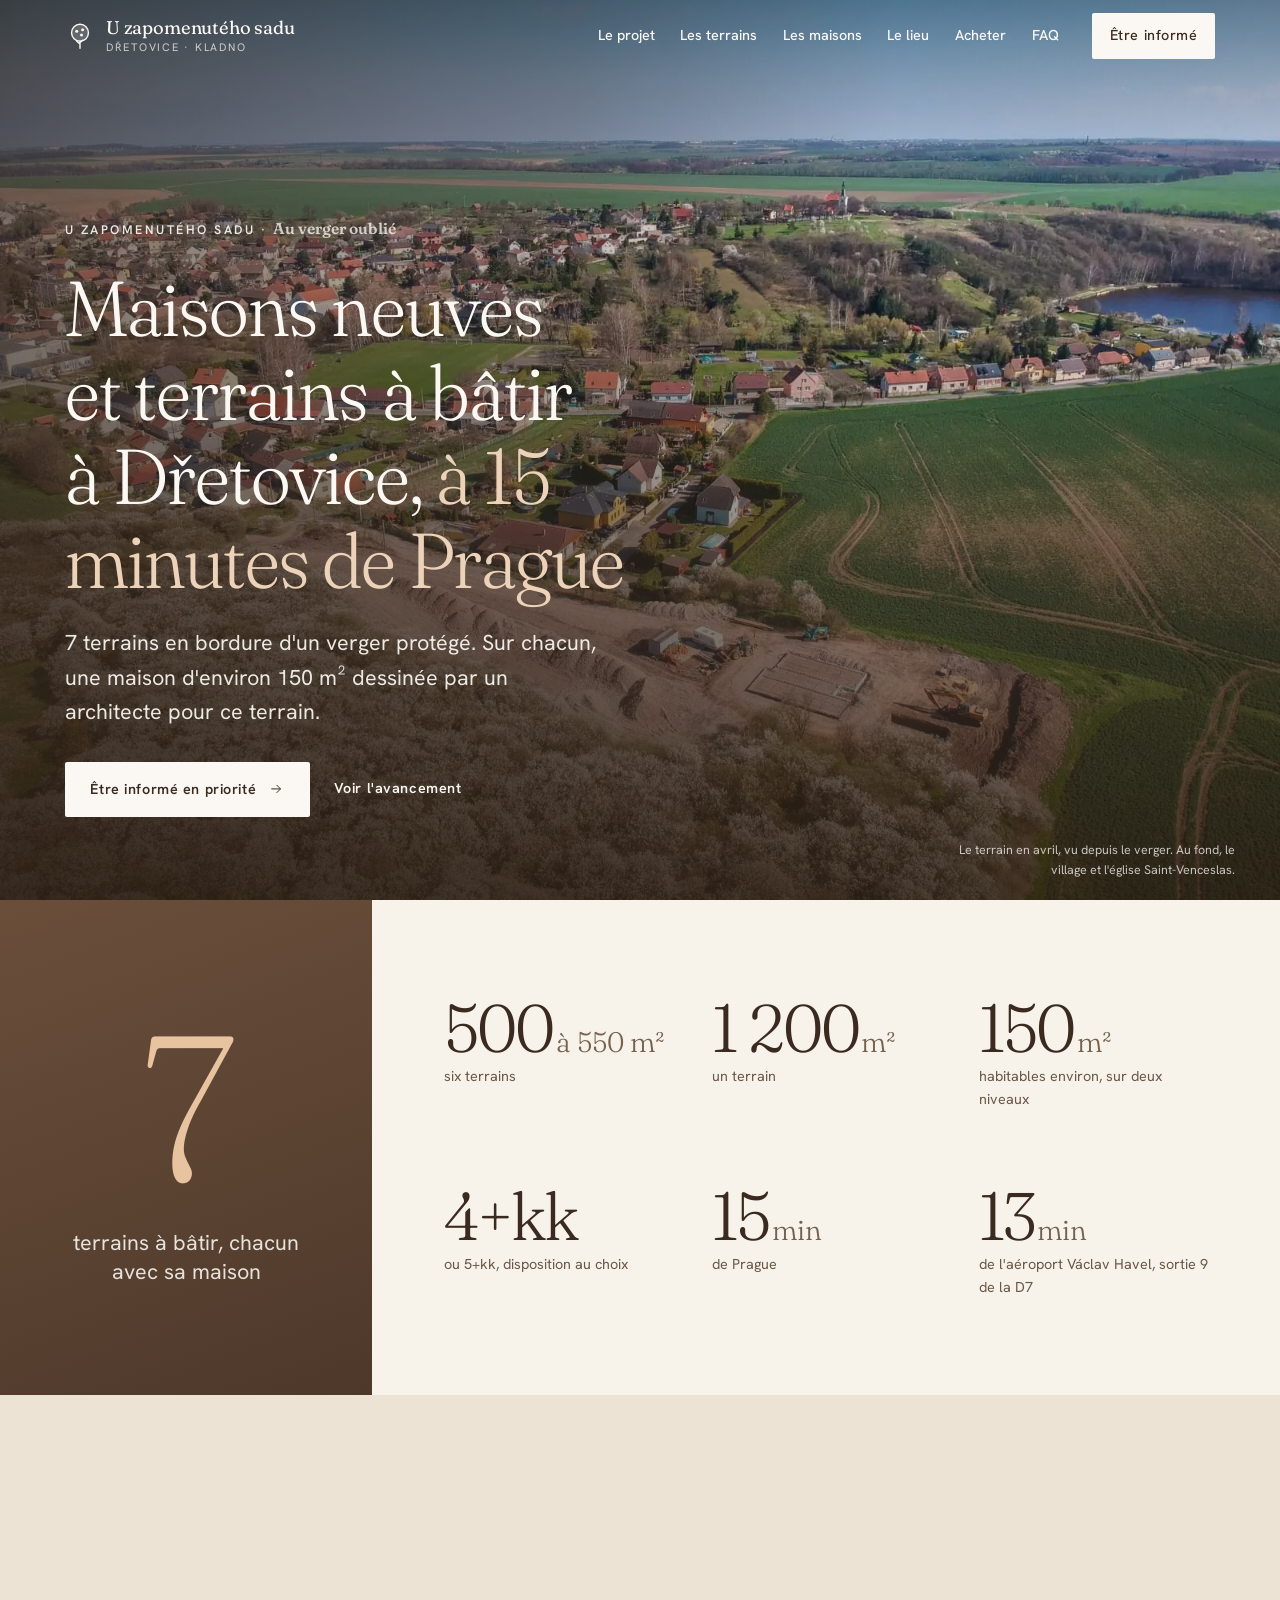
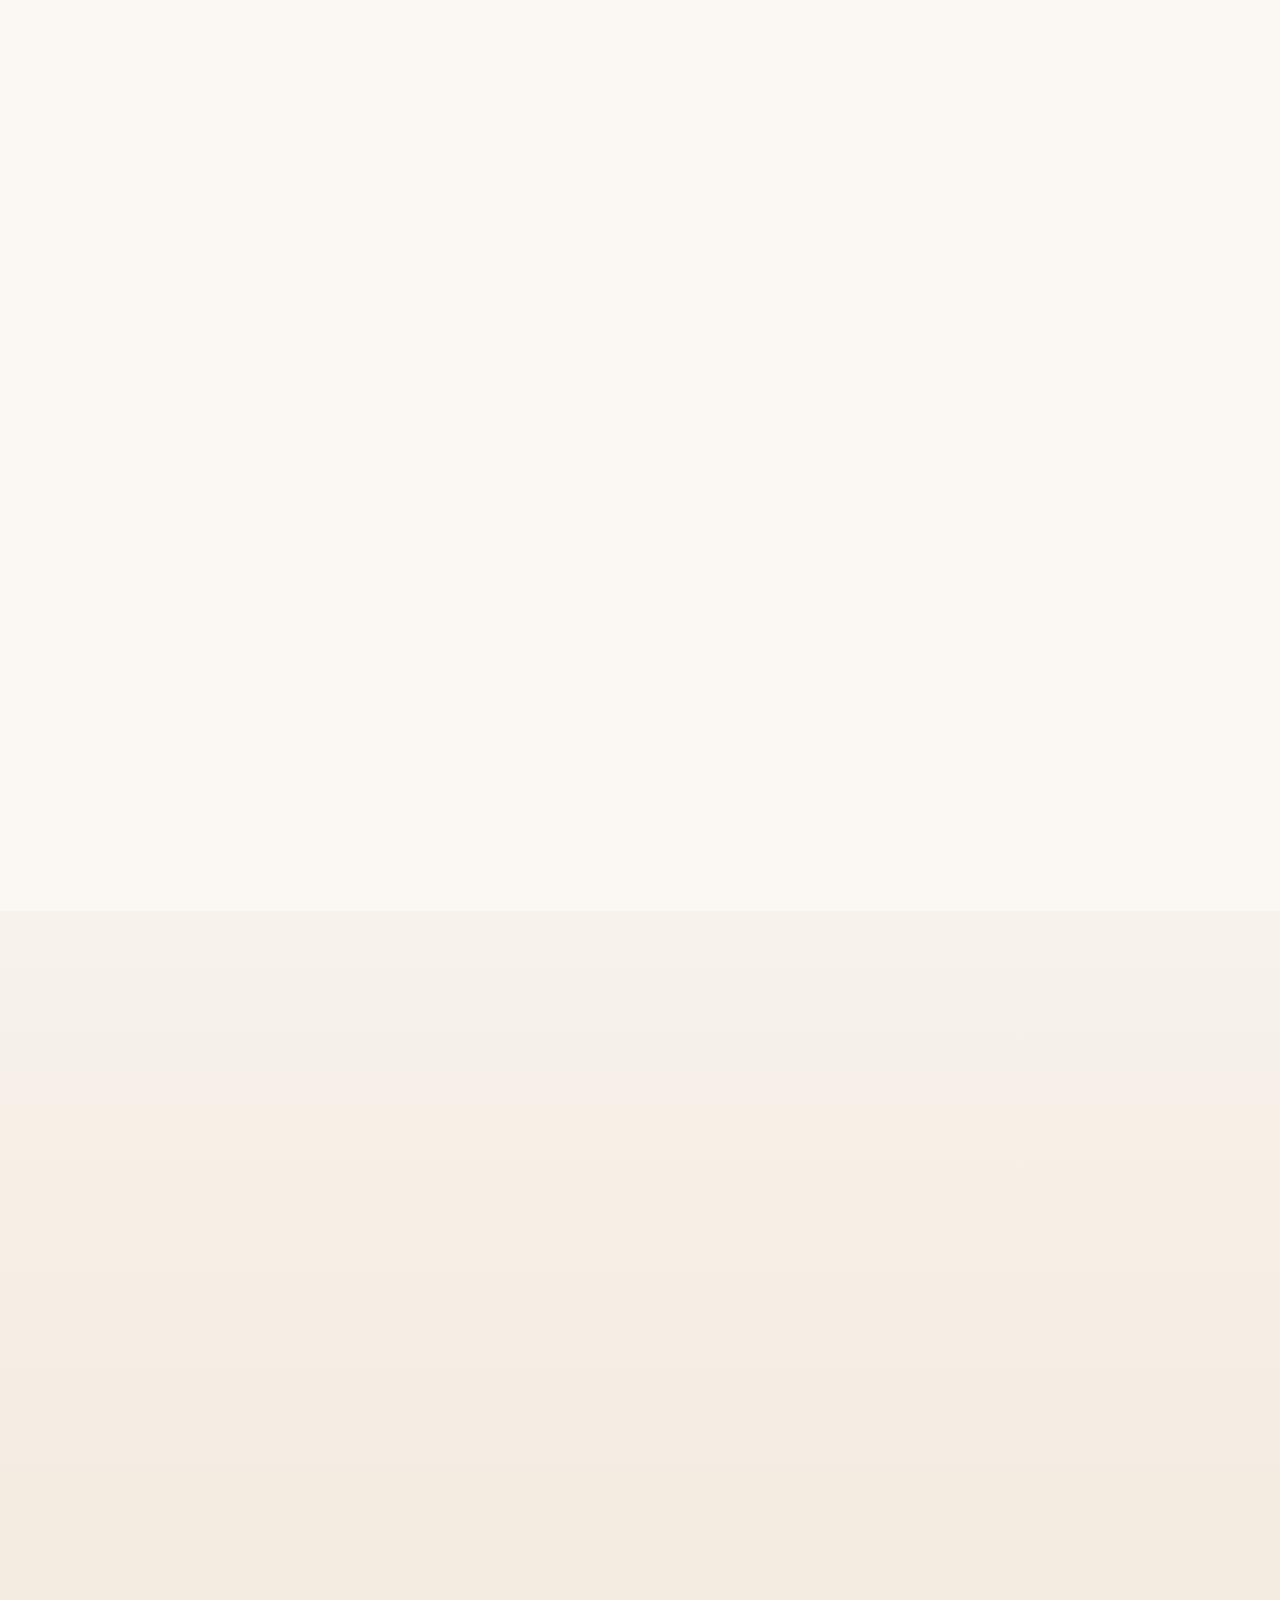
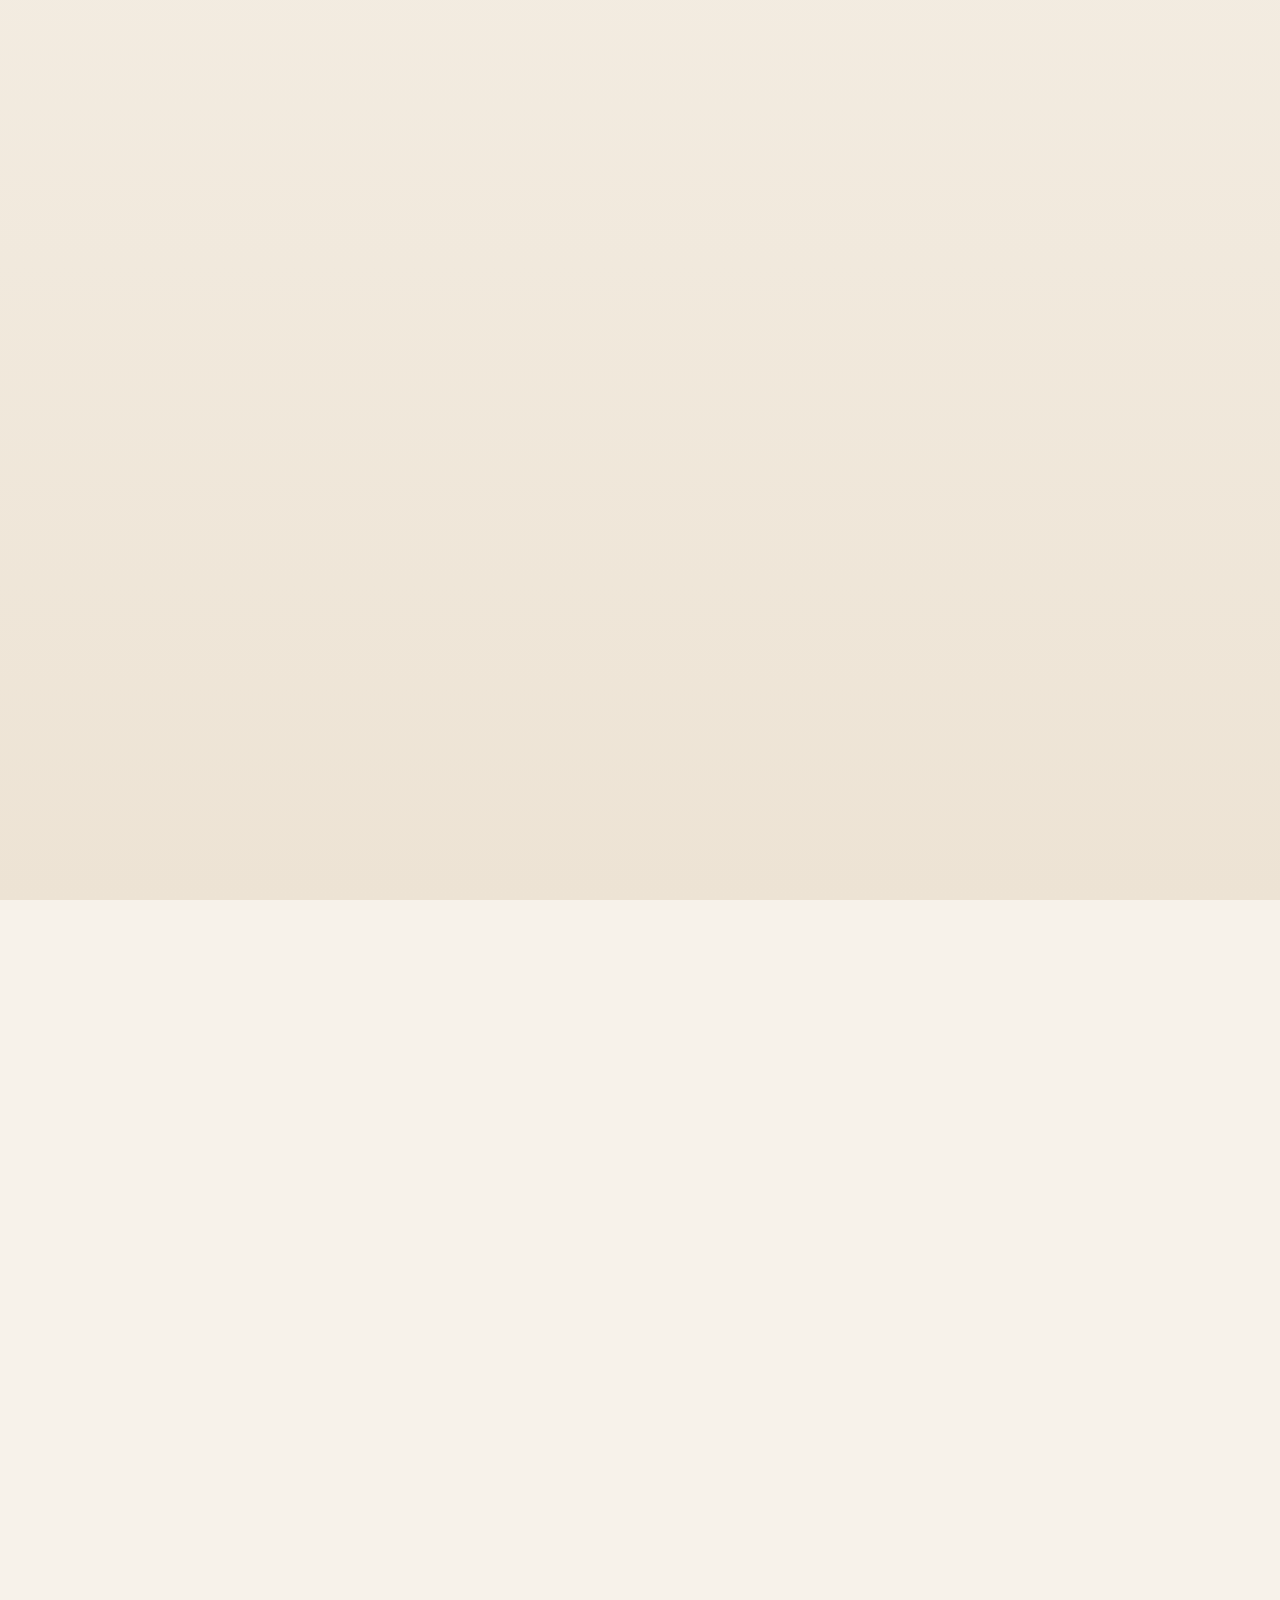
==== index.html @ 850607a3 "Frise d'avancement à 3 étapes sans date, retrait des dates de vente et de permis, centrage du pannea" ====
<!DOCTYPE html>
<html lang="fr">
<head>
    <meta charset="UTF-8">
    <meta name="viewport" content="width=device-width, initial-scale=1">
    <!-- DEV : version française provisoire, ne pas indexer. Retirer à la mise en ligne tchèque. -->
    <meta name="robots" content="noindex, nofollow">
    <title>Maisons neuves et terrains à Dřetovice, 15 min de Prague</title>
    <meta name="description" content="7 terrains à bâtir et maisons d'architecte d'environ 150 m² à Dřetovice, district de Kladno, à 15 minutes de Prague, en bordure d'un verger protégé.">
    <link rel="canonical" href="https://uzapomenutehosadu.cz/">
    <!-- hreflang à activer avec les versions tchèque et anglaise :
    <link rel="alternate" hreflang="cs" href="https://uzapomenutehosadu.cz/">
    <link rel="alternate" hreflang="en" href="https://uzapomenutehosadu.cz/en/">
    <link rel="alternate" hreflang="x-default" href="https://uzapomenutehosadu.cz/">
    -->
    <meta property="og:title" content="U zapomenutého sadu, maisons neuves et terrains à Dřetovice">
    <meta property="og:description" content="7 terrains et maisons d'architecte d'environ 150 m² en bordure d'un verger protégé, à 15 minutes de Prague.">
    <meta property="og:image" content="https://uzapomenutehosadu.cz/assets/images/og-image.jpg">
    <meta property="og:image:width" content="1200">
    <meta property="og:image:height" content="630">
    <meta property="og:image:alt" content="Vue aérienne du verger en fleurs, du terrain et du village de Dřetovice">
    <meta property="og:url" content="https://uzapomenutehosadu.cz/">
    <meta property="og:type" content="website">
    <meta property="og:locale" content="fr_FR">
    <meta property="og:site_name" content="U zapomenutého sadu">
    <meta name="twitter:card" content="summary_large_image">
    <meta name="theme-color" content="#f7f2ea">
    <link rel="icon" href="assets/icons/favicon.svg" type="image/svg+xml">
    <link rel="preload" href="assets/fonts/fraunces-var.woff2" as="font" type="font/woff2" crossorigin>
    <link rel="preload" href="assets/fonts/hanken-grotesk-var.woff2" as="font" type="font/woff2" crossorigin>
    <link rel="preload" as="image" type="image/webp"
          imagesrcset="assets/images/dretovice-verger-fleuri-village-eglise-640.webp 640w, assets/images/dretovice-verger-fleuri-village-eglise-1024.webp 1024w, assets/images/dretovice-verger-fleuri-village-eglise-1600.webp 1600w"
          imagesizes="100vw" fetchpriority="high">
    <link rel="stylesheet" href="css/style.css?v=20261007d">
    <script>document.documentElement.classList.add('js');</script>

    <script type="application/ld+json">
    {
      "@context": "https://schema.org",
      "@graph": [
        {
          "@type": "Organization",
          "@id": "https://uzapomenutehosadu.cz/#organization",
          "name": "La Maison du Bonheur",
          "url": "https://uzapomenutehosadu.cz/",
          "logo": "https://uzapomenutehosadu.cz/assets/icons/favicon.svg",
          "sameAs": ["https://www.youtube.com/@uzapomenutehosadu"]
        },
        {
          "@type": "WebSite",
          "@id": "https://uzapomenutehosadu.cz/#website",
          "url": "https://uzapomenutehosadu.cz/",
          "name": "U zapomenutého sadu",
          "inLanguage": "fr",
          "publisher": { "@id": "https://uzapomenutehosadu.cz/#organization" }
        },
        {
          "@type": "Place",
          "@id": "https://uzapomenutehosadu.cz/#place",
          "name": "U zapomenutého sadu, Dřetovice",
          "description": "7 terrains à bâtir en bordure d'un ancien verger classé biocorridor, orientés au sud.",
          "geo": { "@type": "GeoCoordinates", "latitude": 50.1838484, "longitude": 14.2026591 },
          "address": {
            "@type": "PostalAddress",
            "addressLocality": "Dřetovice",
            "addressRegion": "Středočeský kraj",
            "addressCountry": "CZ"
          },
          "containedInPlace": {
            "@type": "AdministrativeArea",
            "name": "Okres Kladno",
            "containedInPlace": { "@type": "AdministrativeArea", "name": "Středočeský kraj" }
          },
          "hasMap": "https://mapy.com/s/nogukezeka"
        },
        {
          "@type": "ItemList",
          "@id": "https://uzapomenutehosadu.cz/#terrains",
          "name": "Terrains à bâtir et maisons U zapomenutého sadu",
          "numberOfItems": 7,
          "itemListElement": [
            { "@type": "ListItem", "position": 1, "item": { "@type": "Product", "name": "Terrain 1 avec maison d'environ 150 m²", "category": "Terrain à bâtir et maison individuelle", "additionalProperty": [{ "@type": "PropertyValue", "name": "Surface du terrain", "value": "500 à 550", "unitCode": "MTK" }, { "@type": "PropertyValue", "name": "Surface habitable", "value": 150, "unitCode": "MTK" }], "offers": { "@type": "Offer", "availability": "https://schema.org/PreOrder", "seller": { "@id": "https://uzapomenutehosadu.cz/#organization" } } } },
            { "@type": "ListItem", "position": 2, "item": { "@type": "Product", "name": "Terrain 2 avec maison d'environ 150 m²", "category": "Terrain à bâtir et maison individuelle", "additionalProperty": [{ "@type": "PropertyValue", "name": "Surface du terrain", "value": "500 à 550", "unitCode": "MTK" }, { "@type": "PropertyValue", "name": "Surface habitable", "value": 150, "unitCode": "MTK" }], "offers": { "@type": "Offer", "availability": "https://schema.org/PreOrder", "seller": { "@id": "https://uzapomenutehosadu.cz/#organization" } } } },
            { "@type": "ListItem", "position": 3, "item": { "@type": "Product", "name": "Terrain 3 avec maison d'environ 150 m²", "category": "Terrain à bâtir et maison individuelle", "additionalProperty": [{ "@type": "PropertyValue", "name": "Surface du terrain", "value": "500 à 550", "unitCode": "MTK" }, { "@type": "PropertyValue", "name": "Surface habitable", "value": 150, "unitCode": "MTK" }], "offers": { "@type": "Offer", "availability": "https://schema.org/PreOrder", "seller": { "@id": "https://uzapomenutehosadu.cz/#organization" } } } },
            { "@type": "ListItem", "position": 4, "item": { "@type": "Product", "name": "Terrain 4 avec maison d'environ 150 m²", "category": "Terrain à bâtir et maison individuelle", "additionalProperty": [{ "@type": "PropertyValue", "name": "Surface du terrain", "value": "500 à 550", "unitCode": "MTK" }, { "@type": "PropertyValue", "name": "Surface habitable", "value": 150, "unitCode": "MTK" }], "offers": { "@type": "Offer", "availability": "https://schema.org/PreOrder", "seller": { "@id": "https://uzapomenutehosadu.cz/#organization" } } } },
            { "@type": "ListItem", "position": 5, "item": { "@type": "Product", "name": "Terrain 5 avec maison d'environ 150 m²", "category": "Terrain à bâtir et maison individuelle", "additionalProperty": [{ "@type": "PropertyValue", "name": "Surface du terrain", "value": "500 à 550", "unitCode": "MTK" }, { "@type": "PropertyValue", "name": "Surface habitable", "value": 150, "unitCode": "MTK" }], "offers": { "@type": "Offer", "availability": "https://schema.org/PreOrder", "seller": { "@id": "https://uzapomenutehosadu.cz/#organization" } } } },
            { "@type": "ListItem", "position": 6, "item": { "@type": "Product", "name": "Terrain 6 avec maison d'environ 150 m²", "category": "Terrain à bâtir et maison individuelle", "additionalProperty": [{ "@type": "PropertyValue", "name": "Surface du terrain", "value": "500 à 550", "unitCode": "MTK" }, { "@type": "PropertyValue", "name": "Surface habitable", "value": 150, "unitCode": "MTK" }], "offers": { "@type": "Offer", "availability": "https://schema.org/PreOrder", "seller": { "@id": "https://uzapomenutehosadu.cz/#organization" } } } },
            { "@type": "ListItem", "position": 7, "item": { "@type": "Product", "name": "Terrain 7 avec maison d'environ 150 m²", "category": "Terrain à bâtir et maison individuelle", "additionalProperty": [{ "@type": "PropertyValue", "name": "Surface du terrain", "value": 1200, "unitCode": "MTK" }, { "@type": "PropertyValue", "name": "Surface habitable", "value": 150, "unitCode": "MTK" }], "offers": { "@type": "Offer", "availability": "https://schema.org/PreOrder", "seller": { "@id": "https://uzapomenutehosadu.cz/#organization" } } } }
          ]
        },
        {
          "@type": "VideoObject",
          "name": "Pozemky U zapomenutého sadu",
          "description": "Vue aérienne par drone des terrains, du verger et du village de Dřetovice.",
          "thumbnailUrl": "https://i.ytimg.com/vi/Wz2ksQx2TcQ/hqdefault.jpg",
          "uploadDate": "2021-05-31T09:42:20-07:00",
          "duration": "PT27S",
          "contentUrl": "https://www.youtube.com/watch?v=Wz2ksQx2TcQ",
          "embedUrl": "https://www.youtube-nocookie.com/embed/Wz2ksQx2TcQ"
        },
        {
          "@type": "BreadcrumbList",
          "itemListElement": [
            { "@type": "ListItem", "position": 1, "name": "U zapomenutého sadu", "item": "https://uzapomenutehosadu.cz/" }
          ]
        },
        {
          "@type": "FAQPage",
          "mainEntity": [
            { "@type": "Question", "name": "Quand pourra-t-on acheter ?", "acceptedAnswer": { "@type": "Answer", "text": "Les ventes ouvriront prochainement. Les personnes inscrites via le formulaire sont prévenues en premier." } },
            { "@type": "Question", "name": "Quel est le prix ?", "acceptedAnswer": { "@type": "Answer", "text": "Les prix seront communiqués à l'ouverture des ventes. Ils dépendent des travaux de viabilisation en cours. Prix sur demande via le formulaire." } },
            { "@type": "Question", "name": "Où en est le permis de construire ?", "acceptedAnswer": { "@type": "Answer", "text": "Le permis de construire des maisons est en cours d'instruction. L'avancement est indiqué dans la section « Où en est le projet »." } },
            { "@type": "Question", "name": "Les terrains sont-ils viabilisés ?", "acceptedAnswer": { "@type": "Answer", "text": "La viabilisation est en cours : eau, électricité et tout-à-l'égout." } },
            { "@type": "Question", "name": "Peut-on modifier le plan de la maison ?", "acceptedAnswer": { "@type": "Answer", "text": "Oui. Vous choisissez entre une disposition 4+kk et 5+kk, et entre deux ou trois salles de bains. L'aménagement intérieur se règle avec le constructeur avant la signature du contrat de construction." } },
            { "@type": "Question", "name": "Combien de temps dure la construction ?", "acceptedAnswer": { "@type": "Answer", "text": "La maison est livrée sous un an après la signature du contrat de construction. Les éléments sont préfabriqués en atelier puis montés sur le terrain." } },
            { "@type": "Question", "name": "Comment financer l'achat ?", "acceptedAnswer": { "@type": "Answer", "text": "Par un prêt immobilier auprès de votre banque ou de votre courtier. Nous fournissons les documents du projet nécessaires au dossier." } }
          ]
        }
      ]
    }
    </script>
</head>
<body>
    <a class="skip-link" href="#contenu">Aller au contenu</a>

    <header class="site-header" id="top">
        <div class="wrap">
            <a class="brand" href="./">
                <svg viewBox="0 0 32 32" aria-hidden="true"><circle cx="16" cy="12.5" r="9" fill="currentColor" opacity=".18"/><circle cx="16" cy="12.5" r="9" fill="none" stroke="currentColor" stroke-width="1.5"/><path d="M16 21.5V29M16 24.5l-3.5-3M16 23l3-2.6" stroke="currentColor" stroke-width="1.5" fill="none" stroke-linecap="round"/><circle cx="12.5" cy="11" r="1.6" fill="currentColor"/><circle cx="18.8" cy="9.4" r="1.6" fill="currentColor"/><circle cx="17.6" cy="15" r="1.6" fill="currentColor"/></svg>
                <span>U zapomenutého sadu<small>Dřetovice · Kladno</small></span>
            </a>
            <button class="nav-toggle" type="button" aria-expanded="false" aria-controls="site-nav"><span></span>Menu</button>
            <nav class="site-nav" id="site-nav" aria-label="Navigation principale">
                <ul role="list">
                    <li><a href="#avancement">Le projet</a></li>
                    <li><a href="#terrains">Les terrains</a></li>
                    <li><a href="#maisons">Les maisons</a></li>
                    <li><a href="#lieu">Le lieu</a></li>
                    <li><a href="#acheter">Acheter</a></li>
                    <li><a href="#faq">FAQ</a></li>
                    <li><a class="btn" href="#contact">Être informé</a></li>
                </ul>
            </nav>
        </div>
    </header>

    <main id="contenu">

        <!-- 1. HERO -->
        <section class="hero" aria-labelledby="titre-principal">
            <picture class="hero__media">
                <source type="image/webp" srcset="assets/images/dretovice-verger-fleuri-village-eglise-640.webp 640w, assets/images/dretovice-verger-fleuri-village-eglise-1024.webp 1024w, assets/images/dretovice-verger-fleuri-village-eglise-1600.webp 1600w" sizes="100vw">
                <img src="assets/images/dretovice-verger-fleuri-village-eglise-1024.jpg"
                     srcset="assets/images/dretovice-verger-fleuri-village-eglise-640.jpg 640w, assets/images/dretovice-verger-fleuri-village-eglise-1024.jpg 1024w, assets/images/dretovice-verger-fleuri-village-eglise-1600.jpg 1600w" sizes="100vw"
                     width="1600" height="1200" fetchpriority="high"
                     alt="Vue aérienne en avril : le verger de mirabelliers en fleurs au premier plan, le terrain en cours de viabilisation, puis le village de Dřetovice et l'église Saint-Venceslas sur la colline">
            </picture>
            <div class="wrap hero__content">
                <p class="hero__kicker">U zapomenutého sadu · <em>Au verger oublié</em></p>
                <h1 id="titre-principal">Maisons neuves et terrains à bâtir à Dřetovice, <em>à 15 minutes de Prague</em></h1>
                <p class="hero__sub">7 terrains en bordure d'un verger protégé. Sur chacun, une maison d'environ 150&nbsp;m² dessinée par un architecte pour ce terrain.</p>
                <div class="hero__actions">
                    <a class="btn btn--light" href="#contact">Être informé en priorité
                        <svg viewBox="0 0 24 24" fill="none" stroke="currentColor" stroke-width="1.5" aria-hidden="true"><path d="M5 12h14M13 6l6 6-6 6"/></svg></a>
                    <a class="link-arrow" href="#avancement">Voir l'avancement</a>
                </div>
            </div>
            <p class="hero__caption">Le terrain en avril, vu depuis le verger. Au fond, le village et l'église Saint-Venceslas.</p>
        </section>

        <!-- 2. CHIFFRES CLÉS -->
        <section class="figures bg-cream" aria-label="Le projet en chiffres">
            <div class="figures__lead">
                <div class="figure figure--hero reveal">
                    <span class="figure__value">7</span>
                    <span class="figure__label">terrains à bâtir, chacun avec sa maison</span>
                </div>
            </div>
            <div class="figures__rest">
                <div class="figures__grid">
                    <div class="figure reveal">
                        <span class="figure__value">500<small>à 550&nbsp;m²</small></span>
                        <span class="figure__label">six terrains</span>
                    </div>
                    <div class="figure reveal">
                        <span class="figure__value">1&nbsp;200<small>m²</small></span>
                        <span class="figure__label">un terrain</span>
                    </div>
                    <div class="figure reveal">
                        <span class="figure__value">150<small>m²</small></span>
                        <span class="figure__label">habitables environ, sur deux niveaux</span>
                    </div>
                    <div class="figure reveal">
                        <span class="figure__value">4+kk</span>
                        <span class="figure__label">ou 5+kk, disposition au choix</span>
                    </div>
                    <div class="figure reveal">
                        <span class="figure__value">15<small>min</small></span>
                        <span class="figure__label">de Prague</span>
                    </div>
                    <div class="figure reveal">
                        <span class="figure__value">13<small>min</small></span>
                        <span class="figure__label">de l'aéroport Václav Havel, sortie 9 de la D7</span>
                    </div>
                </div>
            </div>
        </section>

        <!-- 3. AVANCEMENT -->
        <section class="section bg-sand" id="avancement" aria-labelledby="t-avancement">
            <div class="wrap">
                <div class="section-head reveal">
                    <p class="eyebrow"><b>01</b>Avancement</p>
                    <h2 id="t-avancement">Où en est le projet : viabilisation et permis de construire</h2>
                    <p>Cette frise est mise à jour à chaque étape franchie.</p>
                </div>
                <!-- Contenu généré depuis l'objet PROJECT_PROGRESS dans js/main.js -->
                <ol class="timeline" id="timeline" role="list"></ol>
                <noscript>
                    <p>Viabilisation : en cours. Permis de construire : en cours. Ouverture des ventes : prochainement.</p>
                </noscript>
                <div class="timeline-meta">
                    <p class="note">Dernière mise à jour : <span id="timeline-updated">octobre 2026</span>.</p>
                    <a class="link-arrow" href="#contact">Recevoir les prochaines étapes par e-mail</a>
                </div>
            </div>
        </section>

        <!-- 4. PLAN DE SITUATION -->
        <section class="section bg-paper" id="terrains" aria-labelledby="t-terrains">
            <div class="wrap">
                <div class="section-head reveal">
                    <p class="eyebrow"><b>02</b>Les terrains</p>
                    <h2 id="t-terrains">7 terrains à bâtir dans le district de Kladno</h2>
                    <p>Six terrains de 500 à 550&nbsp;m² et un terrain de 1&nbsp;200&nbsp;m². Tous s'ouvrent au sud. Au nord, le verger. Côté rue, une impasse.</p>
                </div>

                <div class="plan">
                    <div class="plan__map reveal">
                        <div class="plan__scroll" tabindex="0" role="region" aria-label="Plan des terrains, défilable horizontalement">
                        <svg class="plan__svg" id="plan-svg" viewBox="0 0 1000 640" role="group" aria-label="Plan schématique des 7 terrains. Sélectionnez un terrain pour voir sa surface.">
                            <defs>
                                <pattern id="trees" width="54" height="48" patternUnits="userSpaceOnUse">
                                    <rect width="54" height="48" fill="#dde4ca"/>
                                    <circle cx="13" cy="13" r="11" fill="#c4d1a5"/>
                                    <circle cx="40" cy="36" r="12" fill="#c4d1a5"/>
                                    <circle cx="9" cy="10" r="2.2" fill="#fbf8f3"/>
                                    <circle cx="17" cy="16" r="1.8" fill="#fbf8f3"/>
                                    <circle cx="36" cy="33" r="2.2" fill="#fbf8f3"/>
                                    <circle cx="44" cy="39" r="1.8" fill="#fbf8f3"/>
                                    <circle cx="44" cy="10" r="5" fill="#cfdab4"/>
                                </pattern>
                            </defs>

                            <!-- Verger (nord) -->
                            <path d="M40 40 Q 300 18 620 32 T 975 46 L 975 250 L 40 250 Z" fill="url(#trees)"/>
                            <text class="lbl lbl--orchard" x="70" y="88">Verger · biocorridor non constructible</text>

                            <!-- Nord -->
                            <g transform="translate(935 96)" aria-hidden="true">
                                <circle r="22" fill="#fbf8f3"/>
                                <path d="M0 -14 L6 6 L0 2 L-6 6 Z" fill="#5b4332"/>
                                <text x="0" y="-27" text-anchor="middle" class="lbl" style="letter-spacing:0">N</text>
                            </g>

                            <!-- Rue en impasse -->
                            <path d="M 805 470 H 170 Q 82 470 62 560 L 50 640" fill="none" stroke="#e8dbc8" stroke-width="42" stroke-linecap="round"/>
                            <text class="lbl" x="420" y="475">Impasse</text>
                            <text class="lbl" x="78" y="625">Vers le village</text>

                            <!-- Terrains -->
                            <g class="lot" data-lot="1" tabindex="0" role="button" aria-label="Terrain 1, 500 à 550 m²"><rect x="100" y="262" width="112" height="180"/><text x="156" y="352" text-anchor="middle">1</text><text class="lot-area" x="156" y="378" text-anchor="middle">500 à 550 m²</text></g>
                            <g class="lot" data-lot="2" tabindex="0" role="button" aria-label="Terrain 2, 500 à 550 m²"><rect x="212" y="262" width="112" height="180"/><text x="268" y="352" text-anchor="middle">2</text><text class="lot-area" x="268" y="378" text-anchor="middle">500 à 550 m²</text></g>
                            <g class="lot" data-lot="3" tabindex="0" role="button" aria-label="Terrain 3, 500 à 550 m²"><rect x="324" y="262" width="112" height="180"/><text x="380" y="352" text-anchor="middle">3</text><text class="lot-area" x="380" y="378" text-anchor="middle">500 à 550 m²</text></g>
                            <g class="lot" data-lot="4" tabindex="0" role="button" aria-label="Terrain 4, 500 à 550 m²"><rect x="436" y="262" width="112" height="180"/><text x="492" y="352" text-anchor="middle">4</text><text class="lot-area" x="492" y="378" text-anchor="middle">500 à 550 m²</text></g>
                            <g class="lot" data-lot="5" tabindex="0" role="button" aria-label="Terrain 5, 500 à 550 m²"><rect x="548" y="262" width="112" height="180"/><text x="604" y="352" text-anchor="middle">5</text><text class="lot-area" x="604" y="378" text-anchor="middle">500 à 550 m²</text></g>
                            <g class="lot" data-lot="6" tabindex="0" role="button" aria-label="Terrain 6, 500 à 550 m²"><rect x="660" y="262" width="112" height="180"/><text x="716" y="352" text-anchor="middle">6</text><text class="lot-area" x="716" y="378" text-anchor="middle">500 à 550 m²</text></g>
                            <g class="lot" data-lot="7" tabindex="0" role="button" aria-label="Terrain 7, 1 200 m²"><path d="M772 262 H 970 V 520 H 830 Q 805 520 805 495 V 442 H 772 Z"/><text x="884" y="372" text-anchor="middle">7</text><text class="lot-area" x="884" y="398" text-anchor="middle">1 200 m²</text></g>

                            <!-- Sud -->
                            <text class="lbl" x="300" y="560">↓ Sud : vue sur la vallée, le village et l'église</text>
                        </svg>
                        </div>
                        <p class="plan__hint note">Faites glisser le plan pour voir les 7 terrains.</p>
                        <div class="plan__tooltip" id="plan-tooltip" role="status" aria-live="polite"></div>
                        <p class="note" style="margin-top:1rem">Plan schématique, non contractuel. Position du terrain de 1&nbsp;200&nbsp;m² <span class="todo">[À CONFIRMER]</span>.</p>
                    </div>

                    <aside class="lot-card reveal" id="lot-card" aria-live="polite">
                        <p class="eyebrow" style="margin-bottom:.5rem">Terrain</p>
                        <p class="lot-card__num" id="lot-num">1</p>
                        <dl>
                            <dt>Surface</dt><dd id="lot-area">500 à 550 m²</dd>
                            <dt>Maison</dt><dd>environ 150 m², 2 niveaux</dd>
                            <dt>Statut</dt><dd id="lot-status">Ouverture des ventes prochainement</dd>
                            <dt>Prix</dt><dd>Sur demande</dd>
                        </dl>
                        <a class="btn btn--primary" href="#contact" id="lot-cta" data-lot="1">Ce terrain m'intéresse
                            <svg viewBox="0 0 24 24" fill="none" stroke="currentColor" stroke-width="1.5" aria-hidden="true"><path d="M5 12h14M13 6l6 6-6 6"/></svg></a>
                        <p class="note" style="margin-top:1rem">Surface exacte par terrain <span class="todo">[À CONFIRMER]</span></p>
                    </aside>
                </div>
            </div>
        </section>

        <!-- 5. LES MAISONS -->
        <section class="section bg-warm" id="maisons" aria-labelledby="t-maisons">
            <div class="wrap">
                <div class="section-head reveal">
                    <p class="eyebrow"><b>03</b>Les maisons</p>
                    <h2 id="t-maisons">Des maisons d'architecte conçues pour ces terrains</h2>
                    <p class="lead">L'architecte a dessiné les maisons pour ces sept terrains : leur taille, leur orientation au sud et la vue sur la vallée.</p>
                </div>

                <div class="houses">
                    <div class="houses__visuals">
                        <!-- Emplacements réservés aux esquisses de l'architecte. Aucun rendu simulé. -->
                        <figure class="placeholder placeholder--tall reveal">
                            <svg viewBox="0 0 300 400" preserveAspectRatio="none" aria-hidden="true"><g fill="none" stroke="#c9ad8f" stroke-width="1" stroke-dasharray="4 6"><rect x="16" y="16" width="268" height="368"/><path d="M16 16 L284 384 M284 16 L16 384"/></g></svg>
                            <figcaption><strong>Esquisses de l'architecte à venir</strong>Façade sud d'une maison type. Environ 150&nbsp;m² sur 2 niveaux. Format prévu 1200 × 1600&nbsp;px.</figcaption>
                        </figure>
                        <figure class="placeholder reveal">
                            <svg viewBox="0 0 300 300" preserveAspectRatio="none" aria-hidden="true"><g fill="none" stroke="#c9ad8f" stroke-width="1" stroke-dasharray="4 6"><rect x="16" y="16" width="268" height="268"/><path d="M16 16 L284 284 M284 16 L16 284"/></g></svg>
                            <figcaption><strong>Plans à venir</strong>Rez-de-chaussée et étage, dispositions 4+kk et 5+kk. Format prévu 1200 × 1200&nbsp;px.</figcaption>
                        </figure>
                    </div>

                    <div>
                        <div class="house-spec reveal">
                            <div><b>~150 m²</b><span>habitables</span></div>
                            <div><b>2</b><span>niveaux</span></div>
                            <div><b>2 ou 3</b><span>salles de bains</span></div>
                            <div><b>2</b><span>places sous carport</span></div>
                        </div>

                        <div class="house-points" style="margin-top:var(--sp-5)">
                            <article class="house-point reveal">
                                <span class="house-point__n">a.</span>
                                <div>
                                    <h3>Une base commune</h3>
                                    <ul>
                                        <li>Environ 150&nbsp;m² habitables sur deux niveaux</li>
                                        <li>Carport pour deux voitures et local de rangement attenant</li>
                                        <li>Séjour ouvert sur le jardin</li>
                                    </ul>
                                </div>
                            </article>
                            <article class="house-point reveal">
                                <span class="house-point__n">b.</span>
                                <div>
                                    <h3>Une disposition sur mesure</h3>
                                    <p>Vous choisissez l'aménagement intérieur : 4+kk ou 5+kk, deux ou trois salles de bains. Une chambre de plus ou un bureau : le plan s'adapte avant la signature du contrat de construction.</p>
                                </div>
                            </article>
                            <article class="house-point reveal">
                                <span class="house-point__n">c.</span>
                                <div>
                                    <h3>Une construction rapide</h3>
                                    <p>Les maisons sont préfabriquées en atelier puis montées sur le terrain. Le constructeur est une entreprise allemande présente en République tchèque depuis plus de 30 ans. Livraison sous un an après la signature du contrat de construction.</p>
                                </div>
                            </article>
                            <article class="house-point reveal">
                                <span class="house-point__n">d.</span>
                                <div>
                                    <h3>Pompe à chaleur et pré-équipements</h3>
                                    <ul>
                                        <li>Chauffage par pompe à chaleur</li>
                                        <li>Pré-équipement pour panneaux photovoltaïques</li>
                                        <li>Pré-équipement pour la climatisation</li>
                                    </ul>
                                </div>
                            </article>
                        </div>
                    </div>
                </div>
            </div>
        </section>

        <!-- 6. LE LIEU -->
        <section id="lieu" aria-labelledby="t-lieu" class="bg-cream" style="padding-bottom:var(--sp-section)">
            <figure class="place-photo">
                <picture>
                    <source type="image/webp" srcset="assets/images/parcelles-verger-vue-aerienne-verticale-640.webp 640w, assets/images/parcelles-verger-vue-aerienne-verticale-1024.webp 1024w, assets/images/parcelles-verger-vue-aerienne-verticale-1600.webp 1600w" sizes="100vw">
                    <img src="assets/images/parcelles-verger-vue-aerienne-verticale-1024.jpg"
                         srcset="assets/images/parcelles-verger-vue-aerienne-verticale-640.jpg 640w, assets/images/parcelles-verger-vue-aerienne-verticale-1024.jpg 1024w, assets/images/parcelles-verger-vue-aerienne-verticale-1600.jpg 1600w" sizes="100vw"
                         width="1600" height="1200" loading="lazy" decoding="async"
                         alt="Vue verticale par drone : le verger en fleurs, au sud la bande de terrain viabilisée et le chemin d'accès, à droite les premières maisons du village">
                </picture>
                <figcaption>Vue verticale en avril : le verger en fleurs et, au sud, la bande de terrain du projet.</figcaption>
            </figure>
            <div class="wrap">
                <div class="place-intro">
                    <div class="place-intro__card reveal">
                        <p class="eyebrow"><b>04</b>Le lieu</p>
                        <h2 id="t-lieu">En bordure d'un verger protégé, orienté plein sud</h2>
                    </div>
                </div>
                <div class="place-facts">
                    <article class="place-fact reveal">
                        <span class="place-fact__k" aria-hidden="true">1990</span>
                        <h3>Le verger oublié</h3>
                        <p>Le verger qui borde les terrains est abandonné depuis 1990. Les mirabelliers y ont poussé librement. Il est classé biocorridor : on ne pourra jamais y construire. Votre jardin restera face à des arbres.</p>
                    </article>
                    <article class="place-fact reveal">
                        <span class="place-fact__k" aria-hidden="true">Impasse</span>
                        <h3>Une impasse, sans trafic de transit</h3>
                        <p>La rue se termine au lotissement. Seuls les habitants y circulent.</p>
                    </article>
                    <article class="place-fact reveal">
                        <span class="place-fact__k" aria-hidden="true">Sud</span>
                        <h3>Vue sur la vallée et l'église</h3>
                        <p>Les maisons sont orientées au sud. Depuis l'étage : la vallée de Dřetovice, le village et l'église Saint-Venceslas sur sa colline.</p>
                    </article>
                    <article class="place-fact reveal">
                        <span class="place-fact__k" aria-hidden="true">13 min</span>
                        <h3>Hors des couloirs aériens</h3>
                        <p>L'aéroport est à 13 minutes en voiture. Les terrains sont en dehors des couloirs de décollage et d'atterrissage.</p>
                    </article>
                </div>
            </div>
        </section>

        <!-- 7. ACCÈS -->
        <section class="section bg-paper" id="acces" aria-labelledby="t-acces">
            <div class="wrap">
                <div class="access">
                    <div>
                        <div class="section-head reveal" style="margin-bottom:var(--sp-5)">
                            <p class="eyebrow"><b>05</b>Accès</p>
                            <h2 id="t-acces">Autoroute D7 sortie 9, aéroport à 13 minutes</h2>
                        </div>
                        <div class="access__modes">
                            <div class="mode reveal">
                                <svg viewBox="0 0 32 32" aria-hidden="true"><path d="M6 20v-5l3-6h14l3 6v5M6 20h20v4H6zM9 24v2M23 24v2M6 15h20"/><circle cx="10" cy="20" r="0.5"/><circle cx="22" cy="20" r="0.5"/></svg>
                                <div><h3>Voiture</h3><p>Autoroute D7, sortie 9. Limite de Prague en 15 minutes, aéroport Václav Havel en 13 minutes.</p></div>
                            </div>
                            <div class="mode reveal">
                                <svg viewBox="0 0 32 32" aria-hidden="true"><rect x="7" y="5" width="18" height="19" rx="2"/><path d="M7 15h18M10 24v3M22 24v3M11 20h1M20 20h1M11 8h10"/></svg>
                                <div><h3>Bus</h3><p>Lignes vers Kladno, l'aéroport et Prague.</p></div>
                            </div>
                            <div class="mode reveal">
                                <svg viewBox="0 0 32 32" aria-hidden="true"><rect x="9" y="4" width="14" height="18" rx="3"/><path d="M9 14h14M12 22l-3 6M20 22l3 6M11 26h10M13 18h0M19 18h0"/></svg>
                                <div><h3>Train</h3><p>Gare de Dřetovice sur la ligne Kladno-Kralupy nad Vltavou, avec correspondances vers Prague.</p></div>
                            </div>
                        </div>
                        <ul class="distances reveal" aria-label="Distances par la route depuis le terrain">
                            <li><span>Prague, Dejvice</span><b>22 km</b></li>
                            <li><span>Kladno centre</span><b>11 km</b></li>
                            <li><span>Kralupy nad Vltavou</span><b>14 km</b></li>
                            <li><span>Stehelčeves</span><b>2 km</b></li>
                        </ul>
                        <p class="note" style="margin-top:.75rem">Distances par la route depuis le terrain, arrondies.</p>
                    </div>

                    <div class="reveal">
                        <div class="map-facade" id="map">
                            <svg class="map-facade__bg" viewBox="0 0 600 500" preserveAspectRatio="xMidYMid slice" aria-hidden="true"><g fill="none" stroke="#c9ad8f" stroke-width="1.2"><path d="M-20 380 C 120 330 220 360 330 300 S 520 220 640 240"/><path d="M-20 140 C 90 170 200 120 300 160 S 470 210 640 150" stroke-dasharray="2 7"/><path d="M180 -20 C 200 120 260 200 300 260 S 330 420 360 540"/><path d="M420 -20 C 410 80 450 160 520 200"/></g><g fill="#dfe6cf"><circle cx="270" cy="215" r="34"/><circle cx="318" cy="205" r="26"/></g></svg>
                            <div class="map-facade__inner">
                                <svg class="map-pin" viewBox="0 0 24 24" aria-hidden="true"><path d="M12 22s7-6.2 7-12a7 7 0 1 0-14 0c0 5.8 7 12 7 12z"/><circle cx="12" cy="10" r="2.5"/></svg>
                                <p class="map-facade__coords">50,1838° N · 14,2027° E</p>
                                <p>Dřetovice, district de Kladno. La carte est chargée depuis Mapy.com après votre clic.</p>
                                <button class="btn btn--light" type="button" id="map-load"
                                        data-src="https://mapy.com/fr/zakladni?source=coor&amp;id=14.2026591%2C50.1838484&amp;x=14.2026591&amp;y=50.1838484&amp;z=14&amp;frame=1">Afficher la carte</button>
                            </div>
                        </div>
                        <div class="map-links">
                            <a class="link-arrow" href="https://mapy.com/s/nogukezeka" target="_blank" rel="noopener">Ouvrir dans Mapy.com</a>
                            <a class="link-arrow" href="dretovice/">Le village et l'accès en détail</a>
                        </div>
                    </div>
                </div>
            </div>
        </section>

        <!-- 8. VIE QUOTIDIENNE -->
        <section class="section bg-sand" id="quotidien" aria-labelledby="t-quotidien">
            <div class="wrap">
                <div class="section-head reveal">
                    <p class="eyebrow"><b>06</b>Au quotidien</p>
                    <h2 id="t-quotidien">École, commerces et médecins autour de Dřetovice</h2>
                </div>
                <div class="daily">
                    <div class="daily__col daily__col--lead reveal">
                        <h3>À Dřetovice <span>Sur place</span></h3>
                        <ul>
                            <li>École maternelle</li>
                            <li>Terrain de football du TJ Sparta Dřetovice</li>
                            <li>Pompiers volontaires</li>
                            <li>Bibliothèque municipale</li>
                            <li>Pub</li>
                            <li>Étangs de pêche</li>
                            <li>Vente directe chez des producteurs</li>
                        </ul>
                    </div>
                    <div class="daily__col reveal">
                        <h3>À Stehelčeves <span>2 km · bus direct</span></h3>
                        <ul>
                            <li>École primaire</li>
                            <li>Supermarché BILLA</li>
                            <li>Droguerie DM</li>
                            <li>Animalerie SuperZoo</li>
                            <li>Station-service</li>
                            <li>Restaurant Popeyes</li>
                        </ul>
                    </div>
                    <div class="daily__col reveal">
                        <h3>Médecins</h3>
                        <ul>
                            <li>Brandýsek <em>5 km</em></li>
                            <li>Buštěhrad <em>5 km</em></li>
                            <li>Kladno <em>11 km</em></li>
                        </ul>
                    </div>
                    <div class="daily__col reveal">
                        <h3>Vétérinaires</h3>
                        <ul>
                            <li>Buštěhrad <em>5 km</em></li>
                            <li>Středokluky <em>9 km</em></li>
                            <li>Kladno <em>11 km</em></li>
                        </ul>
                    </div>
                    <div class="daily__col reveal">
                        <h3>Pour les enfants</h3>
                        <ul>
                            <li>Zoopark Zájezd <em>6 km</em></li>
                        </ul>
                    </div>
                </div>
            </div>
        </section>

        <!-- 9. LE VILLAGE -->
        <section class="section bg-cream" id="village" aria-labelledby="t-village">
            <div class="wrap">
                <div class="village">
                    <div>
                        <p class="eyebrow reveal"><b>07</b>Dřetovice</p>
                        <h2 id="t-village" class="reveal">Dřetovice, un village de Bohême centrale</h2>
                        <p class="village__year reveal">1233<span>Première mention écrite</span></p>
                        <ul class="village__facts reveal">
                            <li><b>467</b> habitants.</li>
                            <li>L'église Saint-Venceslas domine le village depuis sa colline.</li>
                            <li>Plusieurs étangs, au pied du village.</li>
                            <li>Une gare sur la ligne Kladno-Kralupy nad Vltavou.</li>
                            <li>District de Kladno, région de Bohême centrale.</li>
                        </ul>
                        <p style="margin-top:var(--sp-4)"><a class="link-arrow" href="dretovice/">Le village et l'accès en détail</a></p>
                    </div>
                    <figure class="village__photo reveal">
                        <picture>
                            <source type="image/webp" srcset="assets/images/dretovice-eglise-saint-venceslas-etang-640.webp 640w, assets/images/dretovice-eglise-saint-venceslas-etang-780.webp 780w" sizes="(min-width: 960px) 40vw, 100vw">
                            <img src="assets/images/dretovice-eglise-saint-venceslas-etang-780.jpg" srcset="assets/images/dretovice-eglise-saint-venceslas-etang-640.jpg 640w, assets/images/dretovice-eglise-saint-venceslas-etang-780.jpg 780w" sizes="(min-width: 960px) 40vw, 100vw"
                                 width="780" height="585" loading="lazy" decoding="async"
                                 alt="Dřetovice vu du ciel : l'église Saint-Venceslas sur la colline, l'étang et la rue principale du village">
                        </picture>
                        <figcaption>L'église Saint-Venceslas sur sa colline et l'étang, au nord du village.</figcaption>
                    </figure>
                </div>
            </div>
        </section>

        <!-- 10. VIDÉO -->
        <section class="section bg-paper" id="video" aria-labelledby="t-video">
            <div class="wrap">
                <div class="section-head reveal">
                    <p class="eyebrow"><b>08</b>Vue du ciel</p>
                    <h2 id="t-video">Le terrain et le verger vus du ciel</h2>
                </div>
                <div class="video reveal" id="video-player">
                    <picture>
                        <source type="image/webp" srcset="assets/images/verger-parcelles-champs-dretovice-640.webp 640w, assets/images/verger-parcelles-champs-dretovice-1024.webp 1024w, assets/images/verger-parcelles-champs-dretovice-1600.webp 1600w" sizes="(min-width: 1240px) 1180px, 100vw">
                        <img src="assets/images/verger-parcelles-champs-dretovice-1024.jpg" srcset="assets/images/verger-parcelles-champs-dretovice-640.jpg 640w, assets/images/verger-parcelles-champs-dretovice-1024.jpg 1024w, assets/images/verger-parcelles-champs-dretovice-1600.jpg 1600w" sizes="(min-width: 1240px) 1180px, 100vw"
                             width="1600" height="1200" loading="lazy" decoding="async"
                             alt="Vue aérienne : le verger en fleurs entouré de champs, le terrain du projet et le village à droite">
                    </picture>
                    <button class="video__btn" type="button" id="video-load" data-id="Wz2ksQx2TcQ" aria-label="Lancer la vidéo drone (YouTube, 27 secondes)">
                        <span class="play"><svg viewBox="0 0 24 24" aria-hidden="true"><path d="M6 4l14 8-14 8z"/></svg></span>
                        <span>Lancer la vidéo · 27 s</span>
                    </button>
                </div>
                <p class="note video-note">La vidéo est chargée depuis YouTube après votre clic.</p>
            </div>
        </section>

        <!-- 11. ACHETER -->
        <section class="section bg-sand" id="acheter" aria-labelledby="t-acheter">
            <div class="wrap">
                <div class="buy">
                    <div class="buy__intro">
                        <div class="reveal">
                            <p class="eyebrow"><b>09</b>Acheter</p>
                            <h2 id="t-acheter">Acheter un terrain et faire construire sa maison</h2>
                            <p style="margin-top:var(--sp-3)">Deux contrats, deux interlocuteurs.</p>
                        </div>
                        <div class="buy__parties reveal">
                            <div class="party"><span>Le terrain</span><p>Vous l'achetez à La Maison du Bonheur.</p></div>
                            <div class="party"><span>La maison</span><p>Vous signez le contrat de construction directement avec le constructeur.</p></div>
                        </div>
                    </div>
                    <div>
                        <ol class="buy-steps" role="list">
                            <li class="reveal"><div><h3>Prise de contact</h3><p>Vous remplissez le formulaire. Nous vous informons dès l'ouverture des ventes.</p></div></li>
                            <li class="reveal"><div><h3>Visite du terrain</h3><p>Sur rendez-vous, à Dřetovice.</p></div></li>
                            <li class="reveal"><div><h3>Promesse de vente du terrain</h3><p>Elle réserve votre terrain.</p></div></li>
                            <li class="reveal"><div><h3>Contrat de construction</h3><p>Signé avec le constructeur. Vous y fixez la disposition et les options de votre maison.</p></div></li>
                            <li class="reveal"><div><h3>Inscription au cadastre</h3><p>Le terrain est enregistré à votre nom au cadastre en 3 mois environ.</p></div></li>
                            <li class="reveal"><div><h3>Livraison de la maison</h3><p>Sous un an après la signature du contrat de construction.</p></div></li>
                        </ol>
                        <div class="finance reveal">
                            <h3>Financement</h3>
                            <p>Vous financez le terrain et la maison par votre banque ou votre courtier. Nous ne donnons pas de conseil en financement. Nous fournissons les documents du projet que demande la banque.</p>
                        </div>
                        <p style="margin-top:var(--sp-3)"><a class="link-arrow" href="comment-acheter/">Le processus d'achat en détail</a></p>
                    </div>
                </div>
            </div>
        </section>

        <!-- 12. FAQ -->
        <section class="section bg-cream" id="faq" aria-labelledby="t-faq">
            <div class="wrap">
                <div class="faq">
                    <div class="section-head reveal">
                        <p class="eyebrow"><b>10</b>Questions</p>
                        <h2 id="t-faq">Questions fréquentes</h2>
                        <p>Une question absente de cette liste : <a href="#contact">écrivez-nous</a>.</p>
                    </div>
                    <div class="faq__list">
                        <details class="reveal"><summary>Quand pourra-t-on acheter ?</summary><div><p>Les ventes ouvriront prochainement. Les personnes inscrites via le formulaire sont prévenues en premier.</p></div></details>
                        <details class="reveal"><summary>Quel est le prix ?</summary><div><p>Les prix seront communiqués à l'ouverture des ventes. Ils dépendent des travaux de viabilisation en cours. Prix sur demande via le formulaire.</p></div></details>
                        <details class="reveal"><summary>Peut-on acheter le terrain seul ?</summary><div><p><span class="todo">[À CONFIRMER]</span></p></div></details>
                        <details class="reveal"><summary>Où en est le permis de construire ?</summary><div><p>Le permis de construire des maisons est en cours d'instruction. L'avancement est indiqué dans la section « Où en est le projet ».</p></div></details>
                        <details class="reveal"><summary>Les terrains sont-ils viabilisés ?</summary><div><p>La viabilisation est en cours : eau, électricité et tout-à-l'égout.</p></div></details>
                        <details class="reveal"><summary>Peut-on modifier le plan de la maison ?</summary><div><p>Oui. Vous choisissez entre une disposition 4+kk et 5+kk, et entre deux ou trois salles de bains. L'aménagement intérieur se règle avec le constructeur avant la signature du contrat de construction.</p></div></details>
                        <details class="reveal"><summary>Combien de temps dure la construction ?</summary><div><p>La maison est livrée sous un an après la signature du contrat de construction. Les éléments sont préfabriqués en atelier puis montés sur le terrain.</p></div></details>
                        <details class="reveal"><summary>Peut-on acheter deux terrains voisins ?</summary><div><p><span class="todo">[À CONFIRMER]</span></p></div></details>
                        <details class="reveal"><summary>Quels frais prévoir en plus du prix ?</summary><div><p>Frais d'avocat ou de notaire pour les contrats, frais d'inscription au cadastre, frais de dossier bancaire. <span class="todo">[Montants À CONFIRMER]</span></p></div></details>
                        <details class="reveal"><summary>Quelle TVA s'applique ?</summary><div><p><span class="todo">[À CONFIRMER : taux sur le terrain et sur la maison]</span></p></div></details>
                        <details class="reveal"><summary>Comment financer l'achat ?</summary><div><p>Par un prêt immobilier auprès de votre banque ou de votre courtier. Nous fournissons les documents du projet nécessaires au dossier.</p></div></details>
                    </div>
                </div>
            </div>
        </section>

        <!-- 13. FORMULAIRE -->
        <section class="section bg-dawn" id="contact" aria-labelledby="t-contact">
            <div class="wrap">
                <div class="contact">
                    <div class="reveal">
                        <p class="eyebrow"><b>11</b>Contact</p>
                        <h2 id="t-contact">Être informé en priorité de l'ouverture des ventes</h2>
                        <ol class="reasons" role="list">
                            <li>Vous recevez les prix et les plans avant leur publication.</li>
                            <li>Vous choisissez votre terrain parmi les premiers.</li>
                            <li>L'inscription ne vous engage à rien.</li>
                        </ol>
                        <div class="direct">
                            <p>Téléphone</p>
                            <strong><span class="todo">[CONTACT À CONFIRMER]</span></strong>
                            <p style="margin-top:1rem">E-mail</p>
                            <strong><span class="todo">[CONTACT À CONFIRMER]</span></strong>
                        </div>
                    </div>

                    <form class="form reveal" id="lead-form" action="contact.php" method="post" novalidate>
                        <div class="form-status" id="form-status" role="alert" hidden></div>

                        <div class="row-2">
                            <div class="field">
                                <label for="f-nom">Nom</label>
                                <input id="f-nom" name="nom" type="text" autocomplete="name" required maxlength="120">
                                <p class="error" id="e-nom"></p>
                            </div>
                            <div class="field">
                                <label for="f-email">E-mail</label>
                                <input id="f-email" name="email" type="email" autocomplete="email" required maxlength="160">
                                <p class="error" id="e-email"></p>
                            </div>
                        </div>
                        <div class="row-2">
                            <div class="field">
                                <label for="f-tel">Téléphone <small>(facultatif)</small></label>
                                <input id="f-tel" name="telephone" type="tel" autocomplete="tel" maxlength="40">
                            </div>
                            <div class="field">
                                <label for="f-lot">Terrain qui vous intéresse <small>(facultatif)</small></label>
                                <select id="f-lot" name="terrain">
                                    <option value="">Pas encore de préférence</option>
                                    <option value="1">Terrain 1</option>
                                    <option value="2">Terrain 2</option>
                                    <option value="3">Terrain 3</option>
                                    <option value="4">Terrain 4</option>
                                    <option value="5">Terrain 5</option>
                                    <option value="6">Terrain 6</option>
                                    <option value="7">Terrain 7 (1 200 m²)</option>
                                </select>
                            </div>
                        </div>

                        <fieldset class="field">
                            <legend>Ce qui vous intéresse <small>(plusieurs choix possibles)</small></legend>
                            <div class="checks">
                                <label class="check"><input type="checkbox" name="interets[]" value="terrain">Acheter un terrain près de Prague</label>
                                <label class="check"><input type="checkbox" name="interets[]" value="maison">Acheter une maison près de Prague</label>
                                <label class="check"><input type="checkbox" name="interets[]" value="neuf">Une construction neuve</label>
                                <label class="check"><input type="checkbox" name="interets[]" value="un-an">Une livraison sous un an</label>
                            </div>
                        </fieldset>

                        <div class="field">
                            <label for="f-msg">Message <small>(facultatif)</small></label>
                            <textarea id="f-msg" name="message" maxlength="2000"></textarea>
                        </div>

                        <div class="hp" aria-hidden="true">
                            <label for="f-site">Ne pas remplir</label>
                            <input id="f-site" name="site_web" type="text" tabindex="-1" autocomplete="off">
                        </div>
                        <input type="hidden" name="t" id="f-t" value="">

                        <div class="field">
                            <label class="check check--consent"><input type="checkbox" name="consentement" value="1" id="f-consent" required>
                                <span>J'accepte que mes données soient utilisées pour me recontacter au sujet de ce projet, selon la <a href="confidentialite/">politique de confidentialité</a>.</span></label>
                            <p class="error" id="e-consent"></p>
                        </div>

                        <button class="btn btn--primary" type="submit">Envoyer ma demande
                            <svg viewBox="0 0 24 24" fill="none" stroke="currentColor" stroke-width="1.5" aria-hidden="true"><path d="M5 12h14M13 6l6 6-6 6"/></svg></button>
                    </form>
                </div>
            </div>
        </section>
    </main>

    <footer class="site-footer">
        <div class="wrap">
            <div class="footer-grid">
                <div class="footer-brand">
                    <p class="serif">U zapomenutého sadu</p>
                    <p>Au verger oublié. Dřetovice, district de Kladno, Bohême centrale.<br>Un projet de La Maison du Bonheur <span class="todo">[entité juridique À CONFIRMER]</span>.</p>
                </div>
                <ul class="footer-links" role="list">
                    <li><a href="comment-acheter/">Comment acheter</a></li>
                    <li><a href="dretovice/">Le village de Dřetovice</a></li>
                    <li><a href="mentions-legales/">Mentions légales</a></li>
                    <li><a href="confidentialite/">Confidentialité</a></li>
                </ul>
                <div>
                    <p class="note" style="margin-bottom:.5rem">Langue</p>
                    <ul class="lang" role="list">
                        <li><span aria-disabled="true" title="Version tchèque en préparation">CZ</span></li>
                        <li><span aria-disabled="true" title="Version anglaise en préparation">EN</span></li>
                        <li><a href="./" aria-current="page" lang="fr">FR</a></li>
                    </ul>
                </div>
            </div>
            <div class="footer-bottom">
                <p>&copy; <span id="year">2026</span> U zapomenutého sadu</p>
                <p>Plan et descriptif non contractuels.</p>
            </div>
        </div>
    </footer>

    <script src="js/main.js?v=20261007d" defer></script>
</body>
</html>
---- css/style.css ----
/* =========================================================
   U zapomenutého sadu : design system + styles
   Mobile-first. Pas de traits de séparation : les sections
   se distinguent par leur fond et leur composition.
   ========================================================= */

/* ---------- Polices (2 fichiers woff2, variables) ---------- */
@font-face {
    font-family: "Fraunces";
    src: url("../assets/fonts/fraunces-var.woff2") format("woff2");
    font-weight: 300 600;
    font-style: normal;
    font-display: optional;
}
@font-face {
    font-family: "Hanken Grotesk";
    src: url("../assets/fonts/hanken-grotesk-var.woff2") format("woff2");
    font-weight: 300 700;
    font-style: normal;
    font-display: optional;
}

/* ---------- Tokens ---------- */
:root {
    /* Fonds */
    --c-cream: #f7f2ea;
    --c-paper: #fbf8f3;
    --c-sand: #ede3d4;
    --c-clay: #e3d3bd;

    /* Bruns */
    --c-ink: #3a2a1f;
    --c-earth: #5b4332;
    --c-taupe: #75624f;
    --c-copper: #a8673f;
    --c-copper-soft: #c98f68;

    /* Accent unique : vert feuille */
    --c-leaf: #5c7a34;
    --c-leaf-soft: #dfe6cf;

    /* Texte */
    --c-text: #4a382b;
    --c-muted: #6b5847;

    /* Dégradés dans la palette */
    --g-warm: linear-gradient(180deg, var(--c-cream) 0%, var(--c-sand) 100%);
    --g-dawn: linear-gradient(135deg, #f3e6d6 0%, #ead7c1 55%, #e2cdb2 100%);

    /* Typo */
    --f-serif: "Fraunces", "Iowan Old Style", "Palatino Linotype", Georgia, serif;
    --f-sans: "Hanken Grotesk", "Segoe UI", system-ui, -apple-system, sans-serif;

    --fs-xs: 0.78rem;
    --fs-sm: 0.9rem;
    --fs-base: 1.0625rem;
    --fs-lg: clamp(1.15rem, 1rem + 0.5vw, 1.35rem);
    --fs-h3: clamp(1.3rem, 1.1rem + 0.8vw, 1.7rem);
    --fs-h2: clamp(2rem, 1.4rem + 2.6vw, 3.6rem);
    --fs-h1: clamp(2.4rem, 1.5rem + 4.2vw, 5.4rem);
    --fs-display: clamp(4rem, 2.5rem + 7vw, 9.5rem);

    /* Espacements */
    --sp-1: 0.5rem;
    --sp-2: 1rem;
    --sp-3: 1.5rem;
    --sp-4: 2rem;
    --sp-5: 3rem;
    --sp-6: 4.5rem;
    --sp-section: clamp(4.5rem, 3rem + 7vw, 10rem);
    --gutter: clamp(1.25rem, 0.8rem + 2.5vw, 3rem);
    --max: 1240px;
    --max-text: 38rem;

    --radius: 2px;
    --ease: cubic-bezier(.22, .61, .36, 1);
    --t: 240ms;
}

/* ---------- Reset ---------- */
*, *::before, *::after { box-sizing: border-box; }
* { margin: 0; padding: 0; }
html { font-size: 16px; -webkit-text-size-adjust: 100%; scroll-behavior: smooth; scroll-padding-top: 5rem; }
body {
    font-family: var(--f-sans);
    font-size: var(--fs-base);
    line-height: 1.6;
    color: var(--c-text);
    background: var(--c-cream);
    -webkit-font-smoothing: antialiased;
    text-rendering: optimizeLegibility;
}
img, picture, svg, video, iframe { display: block; max-width: 100%; height: auto; }
input, button, textarea, select { font: inherit; color: inherit; }
button { cursor: pointer; background: none; border: 0; }
a { color: inherit; text-decoration-thickness: 1px; text-underline-offset: 0.2em; }
ul[role="list"], ol[role="list"] { list-style: none; }
:focus-visible { outline: 2px solid var(--c-leaf); outline-offset: 3px; }

@media (prefers-reduced-motion: reduce) {
    html { scroll-behavior: auto; }
    *, *::before, *::after { animation-duration: 0.01ms !important; transition-duration: 0.01ms !important; }
}

/* ---------- Utilitaires ---------- */
.wrap { width: 100%; max-width: var(--max); margin-inline: auto; padding-inline: var(--gutter); }
.visually-hidden { position: absolute !important; width: 1px; height: 1px; overflow: hidden; clip: rect(0 0 0 0); white-space: nowrap; }
.skip-link { position: absolute; left: 1rem; top: -4rem; z-index: 100; background: var(--c-ink); color: var(--c-paper); padding: 0.6rem 1rem; transition: top var(--t); }
.skip-link:focus { top: 1rem; }

/* ---------- Typo ---------- */
h1, h2, h3, .serif {
    font-family: var(--f-serif);
    font-optical-sizing: auto;
    font-weight: 400;
    color: var(--c-ink);
    line-height: 1.08;
    letter-spacing: -0.015em;
    text-wrap: balance;
}
h2 { font-size: var(--fs-h2); }
h3 { font-size: var(--fs-h3); line-height: 1.2; }
p { max-width: var(--max-text); }
strong { font-weight: 600; color: var(--c-ink); }

.eyebrow {
    display: inline-flex;
    align-items: baseline;
    gap: 0.75em;
    font-family: var(--f-sans);
    font-size: var(--fs-xs);
    font-weight: 600;
    letter-spacing: 0.18em;
    text-transform: uppercase;
    color: var(--c-copper);
    margin-bottom: var(--sp-3);
}
.eyebrow b { font-family: var(--f-serif); font-weight: 400; font-size: 1.35em; letter-spacing: 0; color: var(--c-taupe); }
.lead { font-size: var(--fs-lg); line-height: 1.5; color: var(--c-earth); }
.note { font-size: var(--fs-sm); color: var(--c-muted); }
.todo { background: #fbe9a8; color: #5a4300; padding: 0 0.25em; font-size: 0.92em; }

/* ---------- Boutons ---------- */
.btn {
    display: inline-flex;
    align-items: center;
    gap: 0.75rem;
    padding: 1rem 1.6rem;
    font-weight: 600;
    font-size: var(--fs-sm);
    letter-spacing: 0.04em;
    text-decoration: none;
    border-radius: var(--radius);
    transition: background-color var(--t) var(--ease), color var(--t) var(--ease), transform var(--t) var(--ease);
}
.btn svg { width: 1.1em; height: 1.1em; transition: transform var(--t) var(--ease); }
.btn:hover svg { transform: translateX(4px); }
.btn--primary { background: var(--c-earth); color: var(--c-paper); }
.btn--primary:hover { background: var(--c-ink); }
.btn--light { background: var(--c-paper); color: var(--c-ink); }
.btn--light:hover { background: var(--c-cream); }
.link-arrow {
    display: inline-flex; align-items: center; gap: 0.5rem;
    font-weight: 600; font-size: var(--fs-sm); letter-spacing: 0.04em;
    text-decoration: none; color: var(--c-earth);
    background: linear-gradient(currentColor, currentColor) 0 100% / 0 1px no-repeat;
    transition: background-size var(--t) var(--ease), color var(--t);
    padding-bottom: 2px;
}
.link-arrow:hover { background-size: 100% 1px; color: var(--c-ink); }

/* ---------- Header ---------- */
.site-header {
    position: fixed; inset: 0 0 auto 0; z-index: 50;
    transition: background-color var(--t) var(--ease), color var(--t);
    color: var(--c-paper);
}
.site-header.is-solid { background: rgba(247, 242, 234, 0.97); color: var(--c-ink); }
.site-header--page { position: sticky; background: var(--c-cream); color: var(--c-ink); }
.site-header .wrap { display: flex; align-items: center; justify-content: space-between; gap: var(--sp-3); height: 4.5rem; }
.brand { display: flex; align-items: center; gap: 0.7rem; text-decoration: none; }
.brand svg { width: 30px; height: 30px; flex: none; }
.brand span { font-family: var(--f-serif); font-size: 1.15rem; line-height: 1; letter-spacing: -0.01em; }
.brand small { display: block; font-family: var(--f-sans); font-size: 0.68rem; letter-spacing: 0.16em; text-transform: uppercase; opacity: 0.75; margin-top: 0.3rem; }

.nav-toggle { display: inline-flex; align-items: center; gap: 0.6rem; font-size: var(--fs-sm); font-weight: 600; padding: 0.55rem 0.9rem; border-radius: 99px; background: var(--c-earth); color: var(--c-paper); }
.nav-toggle span { display: block; width: 22px; height: 2px; background: currentColor; position: relative; transition: transform var(--t); }
.nav-toggle span::before, .nav-toggle span::after { content: ""; position: absolute; left: 0; width: 100%; height: 2px; background: currentColor; transition: transform var(--t), top var(--t); }
.nav-toggle span::before { top: -7px; }
.nav-toggle span::after { top: 7px; }
.nav-toggle[aria-expanded="true"] span { background: transparent; }
.nav-toggle[aria-expanded="true"] span::before { top: 0; transform: rotate(45deg); }
.nav-toggle[aria-expanded="true"] span::after { top: 0; transform: rotate(-45deg); }

.site-nav {
    position: fixed; inset: 4.5rem 0 auto 0;
    background: var(--c-cream); color: var(--c-ink);
    padding: var(--sp-4) var(--gutter) var(--sp-5);
    display: none;
}
.site-nav.is-open { display: block; }
.site-nav ul { display: grid; gap: 0.4rem; }
.site-nav a { display: block; font-family: var(--f-serif); font-size: 1.6rem; text-decoration: none; padding: 0.3rem 0; }
.site-nav .btn { margin-top: var(--sp-3); font-family: var(--f-sans); font-size: var(--fs-sm); }

@media (min-width: 960px) {
    .nav-toggle { display: none; }
    .site-nav { position: static; display: block; background: none; color: inherit; padding: 0; }
    .site-nav ul { display: flex; align-items: center; gap: clamp(1rem, 2vw, 2rem); }
    .site-nav a { font-family: var(--f-sans); font-size: var(--fs-sm); font-weight: 500; padding: 0.4rem 0; background: linear-gradient(currentColor, currentColor) 0 100% / 0 1px no-repeat; transition: background-size var(--t) var(--ease); }
    .site-nav a:hover { background-size: 100% 1px; }
    .site-nav .btn { margin: 0 0 0 0.5rem; padding: 0.7rem 1.1rem; background: var(--c-paper); color: var(--c-ink); }
    .site-header.is-solid .site-nav .btn, .site-header--page .site-nav .btn { background: var(--c-earth); color: var(--c-paper); }
}

/* ---------- Sections ---------- */
.section { padding-block: var(--sp-section); position: relative; }
.bg-cream { background: var(--c-cream); }
.bg-paper { background: var(--c-paper); }
.bg-sand { background: var(--c-sand); }
.bg-warm { background: var(--g-warm); }
.bg-dawn { background: var(--g-dawn); }
.section-head { margin-bottom: clamp(2.5rem, 2rem + 3vw, 5rem); max-width: 50rem; }
.section-head p { margin-top: var(--sp-3); }
/* Rendu différé des sections hors écran (performance) */
main > section:not(.hero):not(.figures) { content-visibility: auto; contain-intrinsic-size: auto 1100px; }

/* ---------- 1. Hero ---------- */
.hero { position: relative; min-height: min(100svh, 58rem); display: grid; align-items: end; color: var(--c-paper); isolation: isolate; }
.hero__media, .hero__media img { position: absolute; inset: 0; width: 100%; height: 100%; object-fit: cover; z-index: -2; }
.hero__media img { object-position: 40% 60%; }
.hero::after {
    content: ""; position: absolute; inset: 0; z-index: -1;
    background:
        linear-gradient(180deg, rgba(43, 30, 20, 0.45) 0%, rgba(43, 30, 20, 0) 22%),
        linear-gradient(90deg, rgba(43, 30, 20, 0.62) 0%, rgba(43, 30, 20, 0.3) 45%, rgba(43, 30, 20, 0) 70%),
        linear-gradient(0deg, rgba(43, 30, 20, 0.82) 0%, rgba(58, 42, 31, 0.5) 38%, rgba(58, 42, 31, 0) 68%);
}
.hero__content { padding-block: 8rem clamp(3rem, 2rem + 4vw, 6rem); }
.hero__kicker { font-size: var(--fs-xs); font-weight: 600; letter-spacing: 0.2em; text-transform: uppercase; margin-bottom: var(--sp-3); opacity: 0.9; }
.hero__kicker em { font-style: normal; font-family: var(--f-serif); text-transform: none; letter-spacing: 0; font-size: 1.25em; opacity: 0.85; }
.hero h1 { color: var(--c-paper); font-size: var(--fs-h1); font-weight: 300; max-width: 15ch; }
.hero h1 em { font-style: normal; color: #ecd2b8; }
.hero__sub { margin-top: var(--sp-3); font-size: var(--fs-lg); max-width: 34rem; color: rgba(251, 248, 243, 0.92); }
.hero__actions { display: flex; flex-wrap: wrap; align-items: center; gap: var(--sp-3); margin-top: var(--sp-4); }
.hero__actions .link-arrow { color: var(--c-paper); }
.status-pill {
    display: inline-flex; align-items: center; gap: 0.6rem;
    font-size: var(--fs-sm); font-weight: 600; letter-spacing: 0.02em;
    background: rgba(43, 30, 20, 0.45);
    padding: 0.45rem 0.9rem 0.45rem 0.7rem; border-radius: 99px; margin-top: var(--sp-4);
}
.status-pill i { width: 8px; height: 8px; border-radius: 50%; background: #a9c97a; box-shadow: 0 0 0 4px rgba(169, 201, 122, 0.25); }
.hero__caption { position: absolute; right: var(--gutter); bottom: 1.2rem; font-size: var(--fs-xs); color: rgba(251, 248, 243, 0.75); max-width: 18rem; text-align: right; display: none; }
@media (min-width: 960px) { .hero__caption { display: block; } }

/* ---------- 2. Chiffres clés ---------- */
/* Panneau brun à gauche (pleine hauteur, jusqu'au bord), chiffres à droite */
.figures { display: grid; }
.figures__lead {
    background: linear-gradient(160deg, #6a4e3a 0%, var(--c-earth) 55%, #4d382a 100%);
    color: var(--c-paper);
    display: flex; align-items: center; justify-content: center; text-align: center;
    padding: clamp(3rem, 2rem + 5vw, 6rem) var(--gutter);
}
.figure--hero { align-items: center; }
.figures__rest { padding: clamp(3rem, 2rem + 5vw, 7rem) var(--gutter); }
.figures__grid { display: grid; gap: var(--sp-5) var(--sp-4); grid-template-columns: repeat(2, minmax(0, 1fr)); }
.figure { display: flex; flex-direction: column; gap: 0.35rem; }
.figure__value { font-family: var(--f-serif); font-weight: 300; font-size: clamp(2.6rem, 1.8rem + 3vw, 4.4rem); line-height: 0.95; color: var(--c-ink); letter-spacing: -0.03em; font-variant-numeric: lining-nums; }
.figure__value small { font-size: 0.42em; letter-spacing: 0; margin-left: 0.1em; color: var(--c-taupe); }
.figure__label { font-size: var(--fs-sm); color: var(--c-muted); max-width: 16rem; }
.figure--hero .figure__value { font-size: clamp(7rem, 4rem + 12vw, 13rem); color: #e8c3a0; }
.figure--hero .figure__label { color: rgba(251, 248, 243, 0.88); font-size: var(--fs-lg); line-height: 1.35; max-width: 15rem; margin-top: var(--sp-2); }
@media (min-width: 760px) {
    .figures__grid { grid-template-columns: repeat(3, minmax(0, 1fr)); gap: var(--sp-6) var(--sp-4); }
}
@media (min-width: 960px) {
    /* La colonne brune s'étend du bord gauche de l'écran jusqu'au début de la grille */
    .figures { grid-template-columns: calc((100vw - min(100vw, var(--max))) / 2 + 22rem) 1fr; }
    .figures__rest { display: flex; align-items: center; padding-left: var(--sp-6); padding-right: max(var(--gutter), calc((100vw - var(--max)) / 2 + var(--gutter))); }
    .figures__grid { width: 100%; }
}

/* ---------- 3. Avancement ---------- */
.timeline { display: grid; gap: 0; counter-reset: step; }
.step { position: relative; padding: 0 0 var(--sp-5) 3.5rem; }
.step:last-child { padding-bottom: 0; }
.step::before {
    content: ""; position: absolute; left: 1.05rem; top: 2.4rem; bottom: 0.2rem; width: 2px;
    background: linear-gradient(180deg, var(--c-clay), rgba(227, 211, 189, 0));
}
.step:last-child::before { display: none; }
.step__dot {
    position: absolute; left: 0; top: 0; width: 2.2rem; height: 2.2rem; border-radius: 50%;
    display: grid; place-items: center;
    font-family: var(--f-serif); font-size: 1rem; color: var(--c-taupe); background: var(--c-paper);
}
.step__status { display: flex; align-items: baseline; gap: 0.5rem; font-size: var(--fs-xs); font-weight: 600; letter-spacing: 0.14em; text-transform: uppercase; color: var(--c-muted); margin-bottom: 0.4rem; }
.step h3 { font-size: clamp(1.25rem, 1.1rem + 0.6vw, 1.55rem); margin-bottom: 0.4rem; }
.step p { font-size: var(--fs-sm); color: var(--c-text); max-width: 26rem; }
.step .step__link { margin-top: 0.8rem; }
.step--done .step__dot { background: var(--c-earth); color: var(--c-paper); }
.step--current .step__dot { background: var(--c-leaf); color: var(--c-paper); box-shadow: 0 0 0 6px var(--c-leaf-soft); }
.step--current .step__status { color: var(--c-leaf); }
.step--current .step__status::before { content: ""; flex: none; transform: translateY(-1px); width: 7px; height: 7px; border-radius: 50%; background: var(--c-leaf); }
.timeline-meta { display: flex; flex-wrap: wrap; justify-content: space-between; gap: var(--sp-2); margin-top: var(--sp-5); }
@media (min-width: 960px) {
    .timeline { grid-template-columns: repeat(3, minmax(0, 1fr)); gap: var(--sp-5); }
    .step { padding: 3.6rem 0 0 0; }
    .step::before { left: 2.6rem; right: calc(-1 * var(--sp-5)); top: 1.05rem; bottom: auto; width: auto; height: 2px; background: linear-gradient(90deg, var(--c-clay), rgba(227, 211, 189, 0.3)); }
    .step--done::before { background: var(--c-earth); }
}

/* ---------- 4. Plan de situation ---------- */
.plan { display: grid; gap: var(--sp-5); }
.plan__map { position: relative; }
.plan__scroll { overflow-x: auto; -webkit-overflow-scrolling: touch; margin-inline: calc(-1 * var(--gutter)); padding-inline: var(--gutter); scrollbar-width: thin; }
.plan__svg { width: 100%; min-width: 720px; height: auto; overflow: visible; }
.plan__hint { margin-top: 0.5rem; }
@media (min-width: 760px) { .plan__scroll { margin-inline: 0; padding-inline: 0; overflow: visible; } .plan__svg { min-width: 0; } .plan__hint { display: none; } }
.plan__svg .lot { cursor: pointer; }
.plan__svg .lot rect, .plan__svg .lot path { fill: #efe2cf; stroke: var(--c-paper); stroke-width: 3; transition: fill var(--t) var(--ease); }
.plan__svg .lot text { font-family: var(--f-serif); font-size: 34px; fill: var(--c-earth); pointer-events: none; transition: fill var(--t); }
.plan__svg .lot .lot-area { font-family: var(--f-sans); font-size: 13px; letter-spacing: 0.04em; fill: var(--c-muted); }
.plan__svg .lot:hover rect, .plan__svg .lot:hover path, .plan__svg .lot:focus-visible rect, .plan__svg .lot:focus-visible path { fill: var(--c-copper-soft); }
.plan__svg .lot.is-active rect, .plan__svg .lot.is-active path { fill: var(--c-copper); }
.plan__svg .lot.is-active text, .plan__svg .lot:hover text { fill: var(--c-paper); }
.plan__svg .lot:focus { outline: none; }
.plan__svg .lbl { font-family: var(--f-sans); font-size: 13px; letter-spacing: 0.16em; text-transform: uppercase; fill: var(--c-muted); }
.plan__svg .lbl--orchard { fill: #4b6328; }

.plan__tooltip {
    position: absolute; pointer-events: none; z-index: 2;
    background: var(--c-ink); color: var(--c-paper); font-size: var(--fs-xs); letter-spacing: 0.04em;
    padding: 0.4rem 0.7rem; border-radius: var(--radius); white-space: nowrap;
    transform: translate(-50%, calc(-100% - 10px)); opacity: 0; transition: opacity 150ms;
}
.plan__tooltip.is-visible { opacity: 1; }

.lot-card { background: var(--c-cream); padding: var(--sp-4); align-self: start; }
.lot-card__num { font-family: var(--f-serif); font-weight: 300; font-size: clamp(4rem, 3rem + 4vw, 6.5rem); line-height: 0.85; color: var(--c-copper); }
.lot-card dl { display: grid; grid-template-columns: auto 1fr; gap: 0.55rem 1.5rem; margin-block: var(--sp-3); font-size: var(--fs-sm); }
.lot-card dt { color: var(--c-muted); }
.lot-card dd { color: var(--c-ink); font-weight: 600; }
.lot-card .btn { width: 100%; justify-content: space-between; }
@media (min-width: 960px) {
    .plan { grid-template-columns: minmax(0, 1fr) 20rem; align-items: start; }
    .lot-card { position: sticky; top: 6rem; }
}

/* ---------- 5. Maisons ---------- */
.houses { display: grid; gap: var(--sp-5); }
.placeholder {
    position: relative; aspect-ratio: 4 / 3;
    background: var(--g-dawn);
    display: grid; place-items: center; text-align: center;
    padding: var(--sp-4); color: var(--c-earth);
}
.placeholder svg { position: absolute; inset: 0; width: 100%; height: 100%; }
.placeholder figcaption { position: relative; max-width: 20rem; font-size: var(--fs-sm); }
.placeholder figcaption strong { display: block; font-family: var(--f-serif); font-weight: 400; font-size: 1.35rem; margin-bottom: 0.4rem; }
.placeholder--tall { aspect-ratio: 3 / 4; }
.house-points { display: grid; gap: var(--sp-5); }
.house-point { display: grid; grid-template-columns: 3rem 1fr; gap: 0 var(--sp-2); }
.house-point__n { font-family: var(--f-serif); font-size: 1.1rem; color: var(--c-copper); padding-top: 0.25rem; }
.house-point h3 { margin-bottom: 0.6rem; }
.house-point ul { list-style: none; display: grid; gap: 0.35rem; }
.house-point li { padding-left: 1.1rem; position: relative; }
.house-point li::before { content: ""; position: absolute; left: 0; top: 0.72em; width: 6px; height: 6px; border-radius: 50%; background: var(--c-leaf); }
.house-spec {
    display: grid; grid-template-columns: repeat(2, minmax(0, 1fr)); gap: var(--sp-3) var(--sp-3);
    padding: var(--sp-4); background: var(--c-paper);
}
.house-spec div { display: flex; flex-direction: column; }
.house-spec b { font-family: var(--f-serif); font-weight: 400; font-size: 1.9rem; color: var(--c-ink); line-height: 1.1; }
.house-spec b + span { margin-top: 0.2rem; }
@media (min-width: 640px) { .house-spec { grid-template-columns: repeat(4, minmax(0, 1fr)); } }
.house-spec span { font-size: var(--fs-xs); letter-spacing: 0.1em; text-transform: uppercase; color: var(--c-muted); }
@media (min-width: 960px) {
    .houses { grid-template-columns: 5fr 6fr; gap: var(--sp-6); align-items: start; }
    .houses__visuals { position: sticky; top: 6rem; display: grid; gap: var(--sp-3); }
    .houses__visuals .placeholder:nth-child(2) { width: 72%; margin-left: auto; margin-top: calc(-1 * var(--sp-6)); aspect-ratio: 1; }
}

/* ---------- 6. Le lieu ---------- */
.place-photo { position: relative; }
.place-photo img { width: 100%; height: clamp(22rem, 60vw, 46rem); object-fit: cover; }
.place-photo figcaption { position: absolute; right: var(--gutter); top: var(--sp-3); text-align: right; color: var(--c-paper); font-size: var(--fs-xs); letter-spacing: 0.06em; text-shadow: 0 1px 8px rgba(0, 0, 0, 0.5); max-width: 22rem; }
.place-intro { margin-top: calc(-1 * clamp(4rem, 8vw, 9rem)); position: relative; z-index: 1; }
.place-intro__card { background: var(--c-cream); padding: var(--sp-5) var(--gutter); max-width: 46rem; }
.place-facts { display: grid; gap: var(--sp-5); margin-top: var(--sp-6); }
.place-fact h3 { margin-bottom: 0.6rem; }
.place-fact__k { font-family: var(--f-serif); font-weight: 300; font-size: 3rem; line-height: 1; color: var(--c-clay); display: block; margin-bottom: 0.4rem; }
@media (min-width: 760px) {
    .place-facts { grid-template-columns: repeat(2, minmax(0, 1fr)); gap: var(--sp-6) var(--sp-5); }
    .place-fact:nth-child(even) { transform: translateY(var(--sp-6)); }
}
@media (min-width: 960px) { .place-intro__card { padding: var(--sp-6) var(--sp-6) var(--sp-5); margin-left: calc(-1 * var(--sp-4)); } }

/* ---------- 7. Accès ---------- */
.access { display: grid; gap: var(--sp-5); }
.access__modes { display: grid; gap: var(--sp-4); }
.mode { display: grid; grid-template-columns: 2.6rem 1fr; gap: 0 var(--sp-2); }
.mode svg { width: 2rem; height: 2rem; stroke: var(--c-copper); fill: none; stroke-width: 1.5; stroke-linecap: round; stroke-linejoin: round; }
.mode h3 { font-family: var(--f-sans); font-size: var(--fs-xs); letter-spacing: 0.16em; text-transform: uppercase; font-weight: 600; color: var(--c-muted); margin-bottom: 0.3rem; }
.mode p { color: var(--c-ink); }
.distances { list-style: none; display: grid; gap: 0.2rem; margin-top: var(--sp-5); }
.distances li { display: flex; align-items: baseline; justify-content: space-between; gap: var(--sp-2); padding: 0.55rem 0; }
.distances li:nth-child(odd) { background: linear-gradient(90deg, rgba(227, 211, 189, 0.45), rgba(227, 211, 189, 0)); padding-inline: 0.75rem; margin-inline: -0.75rem; }
.distances b { font-family: var(--f-serif); font-weight: 400; font-size: 1.5rem; color: var(--c-ink); white-space: nowrap; }
.map-facade { position: relative; min-height: 24rem; background: var(--g-dawn); display: grid; place-items: center; overflow: hidden; }
.map-facade__bg { position: absolute; inset: 0; width: 100%; height: 100%; }
.map-facade__inner { position: relative; z-index: 1; text-align: center; color: var(--c-earth); padding: var(--sp-4); }
.map-pin { width: 2.6rem; height: 2.6rem; margin: 0 auto var(--sp-2); fill: none; stroke: var(--c-copper); stroke-width: 1.5; }
.map-facade__coords { font-family: var(--f-serif); font-size: 1.5rem !important; color: var(--c-ink); margin-bottom: 0.5rem !important; }
.map-facade__inner p { margin: 0 auto var(--sp-3); font-size: var(--fs-sm); max-width: 22rem; }
.map-facade iframe { position: absolute; inset: 0; width: 100%; height: 100%; border: 0; z-index: 2; }
.map-links { margin-top: var(--sp-2); display: flex; gap: var(--sp-3); flex-wrap: wrap; }
@media (min-width: 960px) {
    .access { grid-template-columns: 5fr 7fr; gap: var(--sp-6); align-items: stretch; }
    .map-facade { min-height: 100%; }
}

/* ---------- 8. Vie quotidienne ---------- */
.daily { display: grid; gap: var(--sp-5); }
.daily__col h3 { display: flex; align-items: baseline; justify-content: space-between; gap: var(--sp-2); margin-bottom: var(--sp-2); }
.daily__col h3 span { font-family: var(--f-sans); font-size: var(--fs-xs); font-weight: 600; letter-spacing: 0.12em; text-transform: uppercase; color: var(--c-leaf); white-space: nowrap; }
.daily__col ul { list-style: none; display: grid; gap: 0.15rem; }
.daily__col li { padding: 0.35rem 0; display: flex; justify-content: space-between; gap: var(--sp-2); }
.daily__col li em { font-style: normal; color: var(--c-muted); font-size: var(--fs-sm); white-space: nowrap; }
.daily__col--lead { background: var(--c-paper); padding: var(--sp-4); }
@media (min-width: 760px) { .daily { grid-template-columns: repeat(2, minmax(0, 1fr)); gap: var(--sp-5) var(--sp-6); } }
@media (min-width: 1100px) { .daily { grid-template-columns: 1.15fr 1fr 1fr; } .daily__col--lead { grid-row: span 2; } }

/* ---------- 9. Village ---------- */
.village { display: grid; gap: var(--sp-5); align-items: center; }
.village__year { margin-top: var(--sp-4); font-family: var(--f-serif); font-weight: 300; font-size: clamp(6rem, 3rem + 14vw, 15rem); line-height: 0.8; color: var(--c-copper); letter-spacing: -0.04em; }
.village__year span { display: block; font-family: var(--f-sans); font-size: var(--fs-xs); font-weight: 600; letter-spacing: 0.18em; text-transform: uppercase; color: var(--c-muted); margin-top: var(--sp-3); }
.village__facts { list-style: none; display: grid; gap: var(--sp-2); margin-top: var(--sp-4); }
.village__facts li { font-family: var(--f-serif); font-size: clamp(1.15rem, 1rem + 0.6vw, 1.45rem); color: var(--c-ink); line-height: 1.35; }
.village__facts li b { font-weight: 500; color: var(--c-copper); }
.village__photo img { width: 100%; aspect-ratio: 4 / 3; object-fit: cover; }
.village__photo figcaption { font-size: var(--fs-xs); color: var(--c-muted); margin-top: 0.6rem; }
@media (min-width: 960px) { .village { grid-template-columns: 7fr 5fr; gap: var(--sp-6); } }

/* ---------- 10. Vidéo ---------- */
.video { position: relative; aspect-ratio: 16 / 9; background: var(--c-earth); overflow: hidden; }
.video img { position: absolute; inset: 0; width: 100%; height: 100%; object-fit: cover; transition: transform 600ms var(--ease); }
.video::after { content: ""; position: absolute; inset: 0; background: linear-gradient(0deg, rgba(43, 30, 20, 0.6), rgba(43, 30, 20, 0.05) 60%); pointer-events: none; }
.video__btn { position: absolute; inset: 0; z-index: 1; display: flex; flex-direction: column; align-items: flex-start; justify-content: flex-end; gap: 0.8rem; padding: var(--gutter); color: var(--c-paper); text-align: left; }
.video__btn .play { width: 4.5rem; height: 4.5rem; border-radius: 50%; background: var(--c-paper); display: grid; place-items: center; transition: transform var(--t) var(--ease); }
.video__btn .play svg { width: 1.4rem; height: 1.4rem; fill: var(--c-ink); margin-left: 4px; }
.video__btn:hover .play { transform: scale(1.06); }
.video:hover img { transform: scale(1.02); }
.video__btn span { font-weight: 600; font-size: var(--fs-sm); letter-spacing: 0.04em; }
.video iframe { position: absolute; inset: 0; width: 100%; height: 100%; border: 0; z-index: 2; }
.video-note { margin-top: var(--sp-2); }

/* ---------- 11. Acheter ---------- */
.buy { display: grid; gap: var(--sp-5); }
.buy__parties { display: grid; gap: var(--sp-3); margin-top: var(--sp-4); }
.party { padding: var(--sp-3); background: var(--c-paper); }
.party span { display: block; font-size: var(--fs-xs); font-weight: 600; letter-spacing: 0.14em; text-transform: uppercase; color: var(--c-copper); margin-bottom: 0.3rem; }
.party p { font-family: var(--f-serif); font-size: 1.25rem; color: var(--c-ink); line-height: 1.3; }
.buy-steps { list-style: none; display: grid; gap: 0; counter-reset: buy; }
.buy-steps li { counter-increment: buy; display: grid; grid-template-columns: 4.5rem 1fr; gap: 0 var(--sp-2); padding-block: var(--sp-3); }
.buy-steps li::before { content: counter(buy, decimal-leading-zero); font-family: var(--f-serif); font-weight: 300; font-size: 2.6rem; line-height: 1; color: var(--c-clay); }
.buy-steps h3 { font-size: 1.3rem; margin-bottom: 0.3rem; }
.buy-steps p { font-size: var(--fs-sm); }
.buy-steps li:nth-child(odd) { background: linear-gradient(90deg, rgba(251, 248, 243, 0.8), rgba(251, 248, 243, 0)); padding-inline: 1rem; margin-inline: -1rem; }
.finance { margin-top: var(--sp-4); padding: var(--sp-4); background: var(--c-leaf-soft); }
.finance h3 { font-size: 1.25rem; margin-bottom: 0.4rem; }
@media (min-width: 960px) { .buy { grid-template-columns: 5fr 7fr; gap: var(--sp-6); } .buy__intro { position: sticky; top: 6rem; align-self: start; } }

/* ---------- 12. FAQ ---------- */
.faq { display: grid; gap: var(--sp-5); }
.faq__list { display: grid; gap: 0.4rem; }
.faq details { background: var(--c-paper); transition: background-color var(--t); }
.faq details[open] { background: #fff; }
.faq summary {
    list-style: none; cursor: pointer; display: flex; justify-content: space-between; align-items: center; gap: var(--sp-3);
    padding: 1.15rem 1.4rem; font-family: var(--f-serif); font-size: clamp(1.1rem, 1rem + 0.4vw, 1.3rem); color: var(--c-ink); line-height: 1.3;
}
.faq summary::-webkit-details-marker { display: none; }
.faq summary::after { content: ""; flex: none; width: 0.7rem; height: 0.7rem; border-right: 1.5px solid var(--c-copper); border-bottom: 1.5px solid var(--c-copper); transform: rotate(45deg) translateY(-3px); transition: transform var(--t) var(--ease); }
.faq details[open] summary::after { transform: rotate(-135deg) translateY(-3px); }
.faq summary:hover { color: var(--c-copper); }
.faq details > div { padding: 0 1.4rem 1.4rem; }
@media (min-width: 960px) { .faq { grid-template-columns: 4fr 8fr; gap: var(--sp-6); } .faq .section-head { position: sticky; top: 6rem; align-self: start; } }

/* ---------- 13. Formulaire ---------- */
.contact { display: grid; gap: var(--sp-5); }
.reasons { list-style: none; display: grid; gap: var(--sp-3); margin-top: var(--sp-4); counter-reset: r; }
.reasons li { counter-increment: r; display: grid; grid-template-columns: 2.5rem 1fr; font-size: var(--fs-lg); color: var(--c-ink); line-height: 1.4; }
.reasons li::before { content: counter(r, decimal-leading-zero); font-family: var(--f-serif); color: var(--c-copper); font-size: 1rem; padding-top: 0.25rem; }
.direct { margin-top: var(--sp-5); font-size: var(--fs-sm); color: var(--c-muted); }
.direct strong { display: block; font-family: var(--f-serif); font-weight: 400; font-size: 1.3rem; }

.form { background: var(--c-paper); padding: clamp(1.5rem, 1rem + 3vw, 3.5rem); display: grid; gap: var(--sp-3); }
.field { display: grid; gap: 0.4rem; }
.field label, .field legend { font-size: var(--fs-sm); font-weight: 600; color: var(--c-ink); }
.field label small, .field legend small { font-weight: 400; color: var(--c-muted); }
.field input, .field select, .field textarea {
    width: 100%; padding: 0.85rem 1rem; background: var(--c-cream); border: 0; border-radius: var(--radius);
    border-bottom: 2px solid transparent; transition: border-color var(--t), background-color var(--t);
}
.field input:hover, .field select:hover, .field textarea:hover { background: #f2ebdf; }
.field input:focus, .field select:focus, .field textarea:focus { outline: none; border-bottom-color: var(--c-leaf); background: #fff; }
.field textarea { min-height: 7rem; resize: vertical; }
.field [aria-invalid="true"] { border-bottom-color: #a5402a; }
.field .error { font-size: var(--fs-xs); color: #a5402a; min-height: 0; }
.row-2 { display: grid; gap: var(--sp-3); }
@media (min-width: 640px) { .row-2 { grid-template-columns: 1fr 1fr; } }
fieldset.field { border: 0; }
.checks { display: grid; gap: 0.5rem; margin-top: 0.4rem; }
@media (min-width: 640px) { .checks { grid-template-columns: 1fr 1fr; } }
.check { display: flex; gap: 0.7rem; align-items: flex-start; font-size: var(--fs-sm); cursor: pointer; padding: 0.7rem 0.85rem; background: var(--c-cream); border-radius: var(--radius); transition: background-color var(--t); }
.check:hover { background: #f2ebdf; }
.check input { appearance: none; flex: none; width: 1.15rem; height: 1.15rem; margin-top: 0.15rem; border: 1.5px solid var(--c-taupe); border-radius: 2px; display: grid; place-items: center; background: #fff; transition: background-color var(--t), border-color var(--t); }
.check input::after { content: ""; width: 0.35rem; height: 0.65rem; border-right: 2px solid #fff; border-bottom: 2px solid #fff; transform: rotate(45deg) translate(-1px, -1px); opacity: 0; }
.check input:checked { background: var(--c-leaf); border-color: var(--c-leaf); }
.check input:checked::after { opacity: 1; }
.check--consent { background: none; padding: 0; }
.check--consent:hover { background: none; }
.hp { position: absolute; left: -9999px; width: 1px; height: 1px; overflow: hidden; }
.form .btn { justify-self: start; border: 0; }
.form-status { font-size: var(--fs-sm); padding: 0.8rem 1rem; background: #f6dfd6; color: #7a2e1c; }
@media (min-width: 960px) { .contact { grid-template-columns: 5fr 7fr; gap: var(--sp-6); } }

/* ---------- 14. Footer ---------- */
.site-footer { background: var(--c-sand); padding-block: var(--sp-6) var(--sp-4); font-size: var(--fs-sm); }
.footer-grid { display: grid; gap: var(--sp-4); }
.footer-brand .serif { font-size: clamp(1.8rem, 1.4rem + 2vw, 2.8rem); line-height: 1; }
.footer-brand p { margin-top: var(--sp-2); color: var(--c-muted); }
.footer-links { list-style: none; display: grid; gap: 0.4rem; }
.footer-links a { text-decoration: none; }
.footer-links a:hover { text-decoration: underline; }
.lang { display: flex; gap: 0.3rem; list-style: none; }
.lang a, .lang span { display: inline-block; padding: 0.3rem 0.6rem; font-weight: 600; font-size: var(--fs-xs); letter-spacing: 0.1em; text-decoration: none; border-radius: var(--radius); }
.lang [aria-current] { background: var(--c-earth); color: var(--c-paper); }
.lang span[aria-disabled] { color: var(--c-taupe); }
.footer-bottom { margin-top: var(--sp-5); color: var(--c-muted); font-size: var(--fs-xs); display: flex; flex-wrap: wrap; justify-content: space-between; gap: var(--sp-2); }
@media (min-width: 760px) { .footer-grid { grid-template-columns: 2fr 1fr 1fr; } }

/* ---------- Pages annexes ---------- */
.page-hero { padding-block: clamp(3rem, 2rem + 5vw, 7rem) clamp(2rem, 1.5rem + 3vw, 4rem); background: var(--g-warm); }
.page-hero h1 { font-size: clamp(2.2rem, 1.5rem + 3.4vw, 4.4rem); font-weight: 300; max-width: 18ch; }
.page-hero p { margin-top: var(--sp-3); }
.breadcrumb { font-size: var(--fs-xs); letter-spacing: 0.08em; color: var(--c-muted); margin-bottom: var(--sp-4); }
.breadcrumb ol { list-style: none; display: flex; flex-wrap: wrap; gap: 0.5rem; }
.breadcrumb li + li::before { content: "/"; margin-right: 0.5rem; color: var(--c-clay); }
.breadcrumb a { text-decoration: none; }
.breadcrumb a:hover { text-decoration: underline; }
.prose { max-width: 44rem; }
.prose h2 { font-size: clamp(1.6rem, 1.3rem + 1.4vw, 2.4rem); margin: var(--sp-5) 0 var(--sp-2); }
.prose h2:first-child { margin-top: 0; }
.prose h3 { margin: var(--sp-4) 0 var(--sp-1); font-size: 1.3rem; }
.prose p, .prose ul, .prose ol, .prose dl { margin-bottom: var(--sp-2); }
.prose ul, .prose ol { padding-left: 1.2rem; }
.prose li { margin-bottom: 0.35rem; }
.prose li::marker { color: var(--c-copper); }
.prose table { width: 100%; border-collapse: collapse; margin-bottom: var(--sp-3); font-size: var(--fs-sm); }
.prose th, .prose td { text-align: left; padding: 0.6rem 0.8rem; vertical-align: top; }
.prose tr:nth-child(odd) td { background: var(--c-paper); }
.prose th { font-size: var(--fs-xs); letter-spacing: 0.1em; text-transform: uppercase; color: var(--c-muted); }
.page-cta { margin-top: var(--sp-5); padding: var(--sp-4); background: var(--g-dawn); }
.page-cta h2 { margin-top: 0; }

/* ---------- Reveal au scroll ---------- */
.js .reveal { opacity: 0; transform: translateY(20px); transition: opacity 700ms var(--ease), transform 700ms var(--ease); }
.js .reveal.is-in { opacity: 1; transform: none; }
@media (prefers-reduced-motion: reduce) { .js .reveal { opacity: 1; transform: none; } }
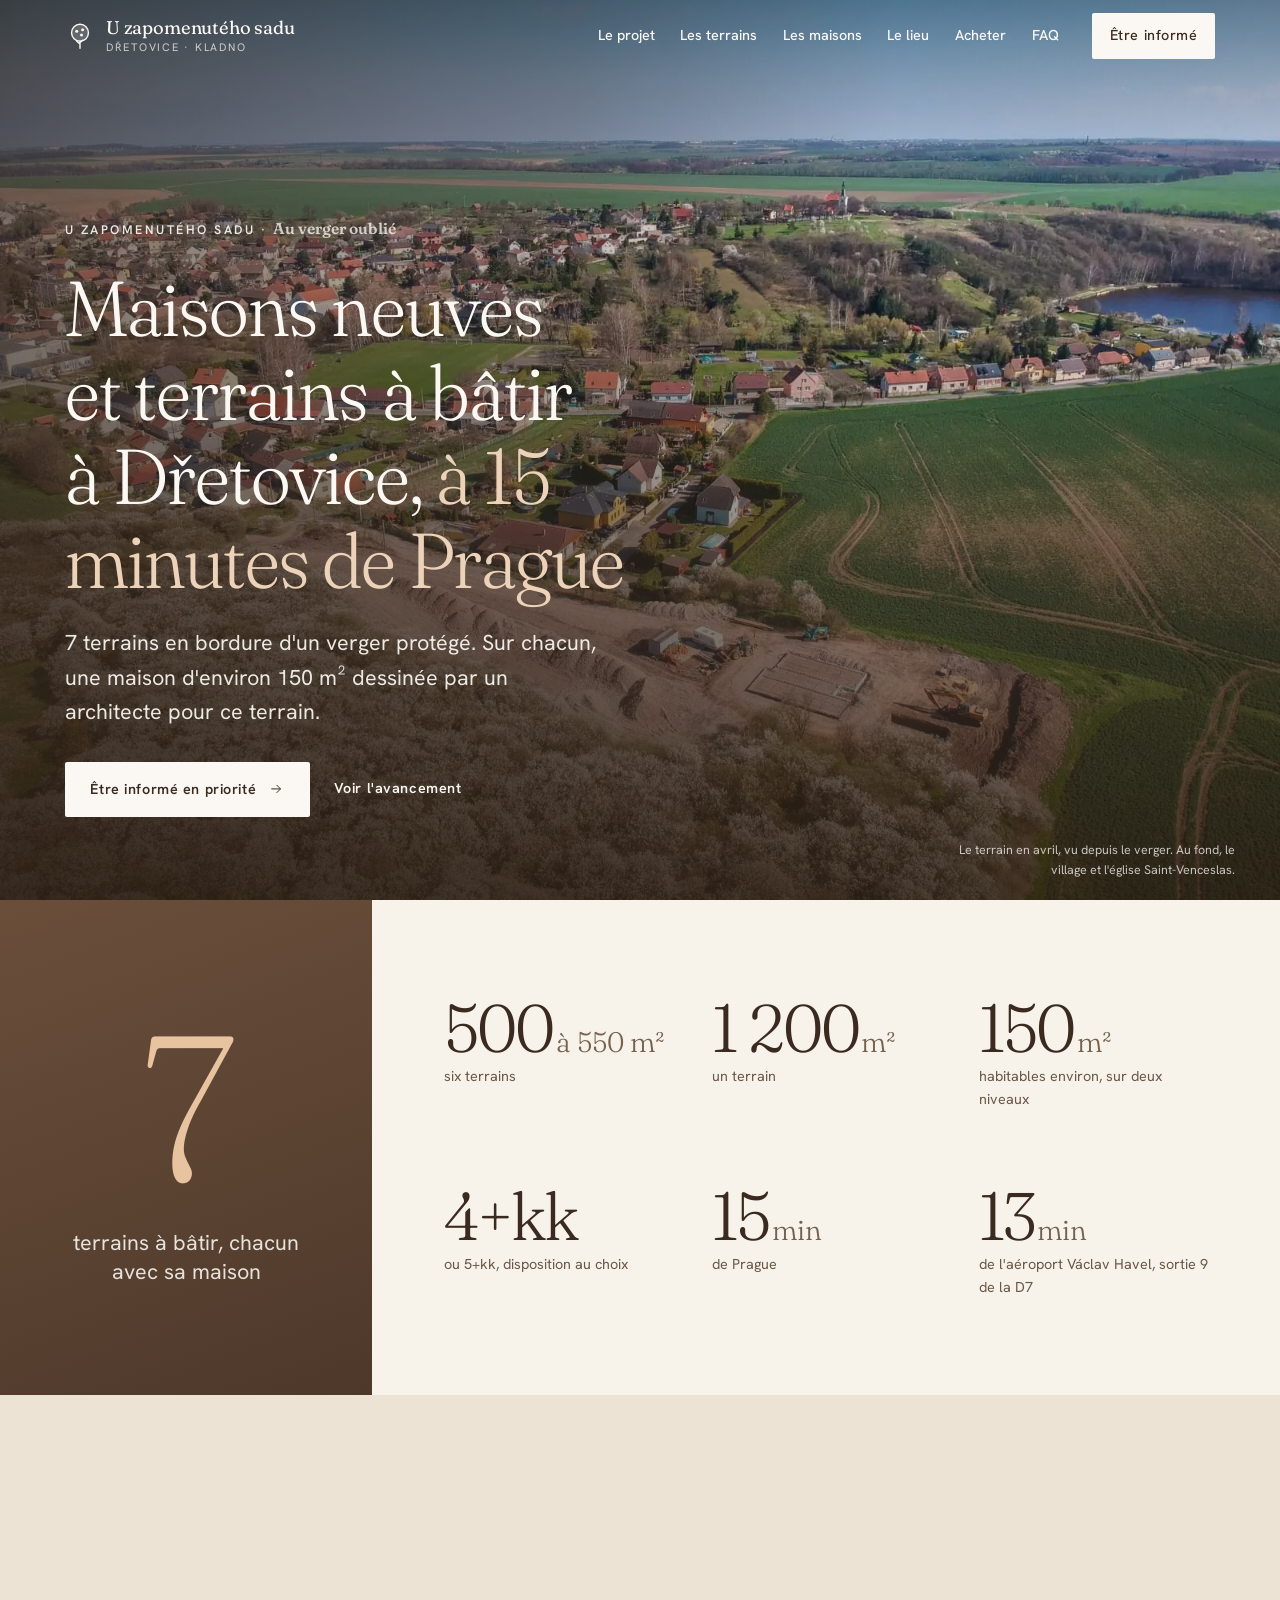
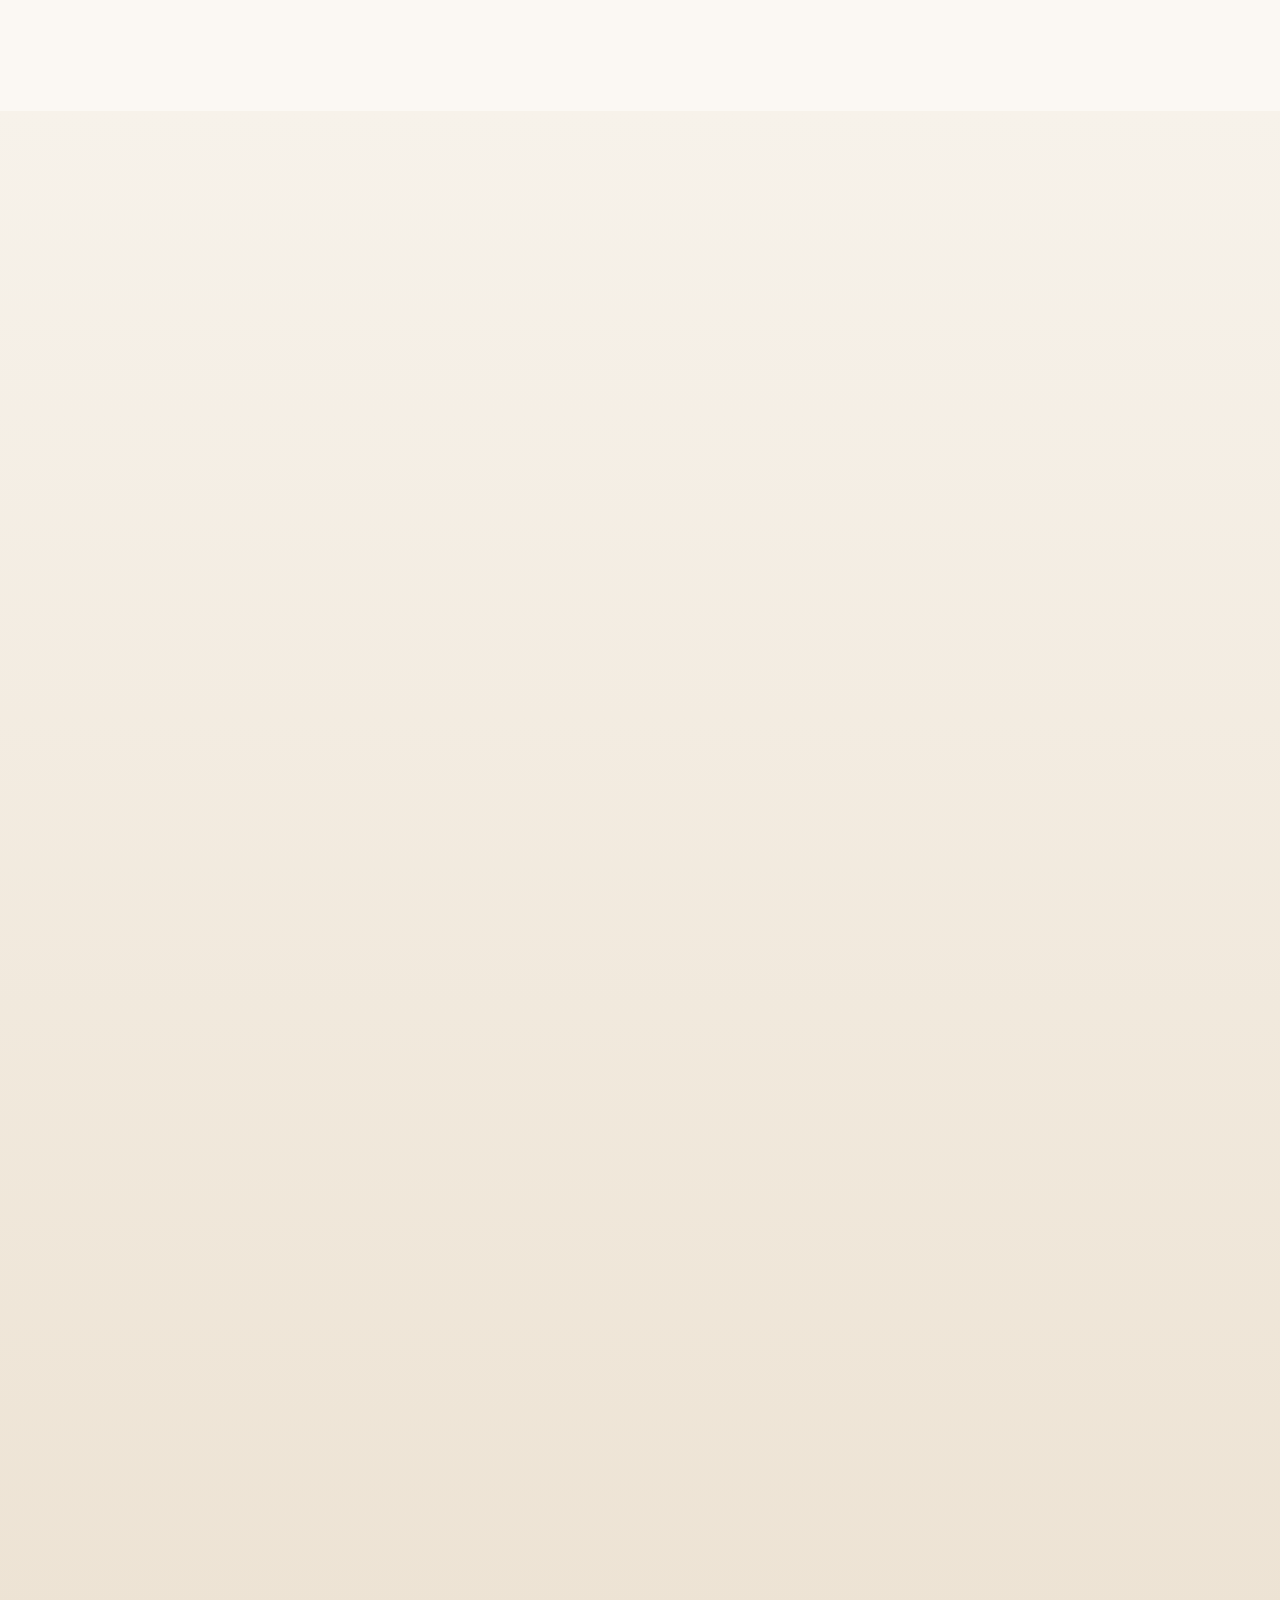
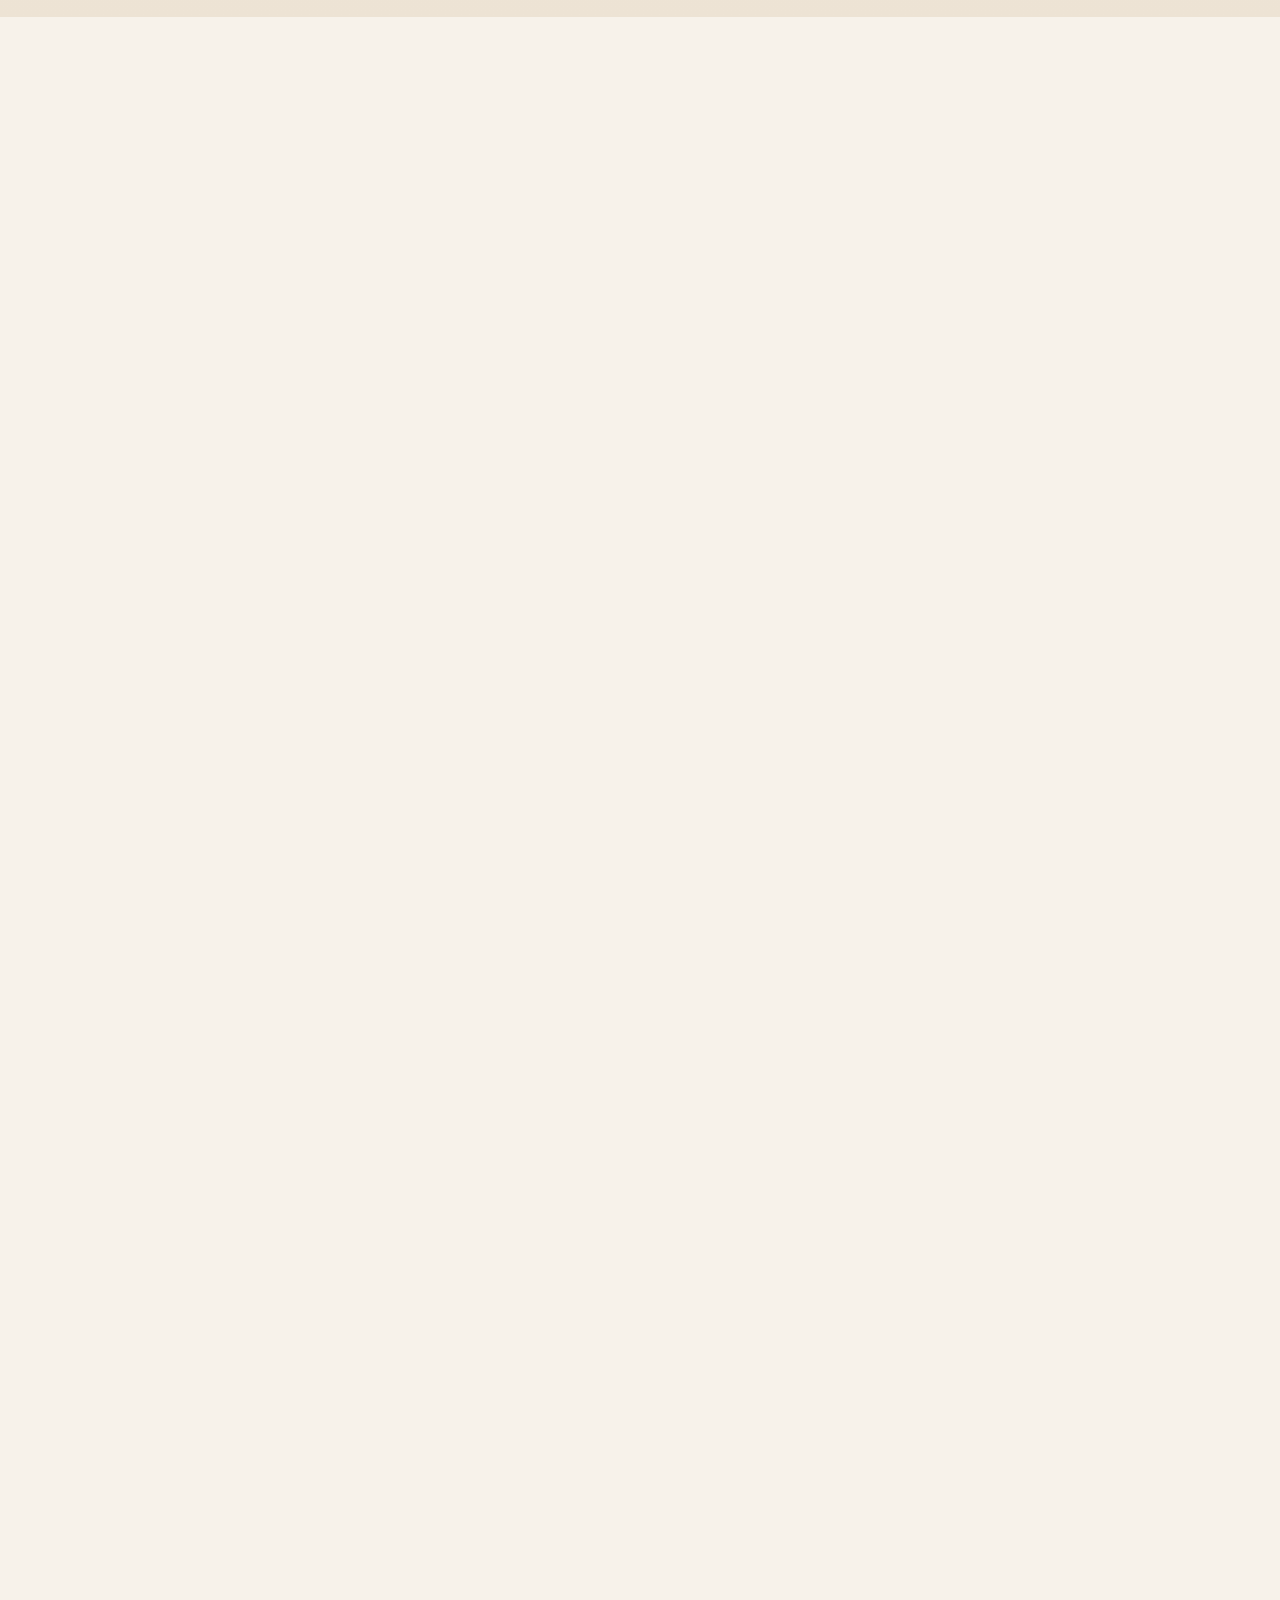
==== commit 7dc6d44a: "Frise à 5 étapes, illustration d'ambiance (non contractuelle) dans Les maisons, todo images en tchèq" ====
--- a/index.html
+++ b/index.html
@@ -31,7 +31,7 @@
     <link rel="preload" as="image" type="image/webp"
           imagesrcset="assets/images/dretovice-verger-fleuri-village-eglise-640.webp 640w, assets/images/dretovice-verger-fleuri-village-eglise-1024.webp 1024w, assets/images/dretovice-verger-fleuri-village-eglise-1600.webp 1600w"
           imagesizes="100vw" fetchpriority="high">
-    <link rel="stylesheet" href="css/style.css?v=20261007d">
+    <link rel="stylesheet" href="css/style.css?v=20261007e">
     <script>document.documentElement.classList.add('js');</script>
 
     <script type="application/ld+json">
@@ -217,7 +217,7 @@
                 <!-- Contenu généré depuis l'objet PROJECT_PROGRESS dans js/main.js -->
                 <ol class="timeline" id="timeline" role="list"></ol>
                 <noscript>
-                    <p>Viabilisation : en cours. Permis de construire : en cours. Ouverture des ventes : prochainement.</p>
+                    <p>Conception des maisons : terminé. Viabilisation : en cours. Permis de construire : en cours. Ouverture des ventes : prochainement. Construction et livraison : à venir.</p>
                 </noscript>
                 <div class="timeline-meta">
                     <p class="note">Dernière mise à jour : <span id="timeline-updated">octobre 2026</span>.</p>
@@ -315,9 +315,14 @@
                 <div class="houses">
                     <div class="houses__visuals">
                         <!-- Emplacements réservés aux esquisses de l'architecte. Aucun rendu simulé. -->
-                        <figure class="placeholder placeholder--tall reveal">
-                            <svg viewBox="0 0 300 400" preserveAspectRatio="none" aria-hidden="true"><g fill="none" stroke="#c9ad8f" stroke-width="1" stroke-dasharray="4 6"><rect x="16" y="16" width="268" height="368"/><path d="M16 16 L284 384 M284 16 L16 384"/></g></svg>
-                            <figcaption><strong>Esquisses de l'architecte à venir</strong>Façade sud d'une maison type. Environ 150&nbsp;m² sur 2 niveaux. Format prévu 1200 × 1600&nbsp;px.</figcaption>
+                        <figure class="house-illustration reveal">
+                            <picture>
+                                <source type="image/webp" srcset="assets/images/illustration-maison-verger-dretovice-640.webp 640w, assets/images/illustration-maison-verger-dretovice-1024.webp 1024w, assets/images/illustration-maison-verger-dretovice-1448.webp 1448w" sizes="(min-width: 960px) 40vw, 100vw">
+                                <img src="assets/images/illustration-maison-verger-dretovice-1024.jpg" srcset="assets/images/illustration-maison-verger-dretovice-640.jpg 640w, assets/images/illustration-maison-verger-dretovice-1024.jpg 1024w, assets/images/illustration-maison-verger-dretovice-1448.jpg 1448w" sizes="(min-width: 960px) 40vw, 100vw"
+                                     width="1448" height="1086" loading="lazy" decoding="async"
+                                     alt="Illustration d'ambiance : maison contemporaine blanche à deux niveaux avec carport, jardin ouvert au sud et verger en fleurs, le village de Dřetovice en arrière-plan">
+                            </picture>
+                            <figcaption>Illustration d'ambiance générée par ordinateur, non contractuelle. Elle ne représente pas les maisons définitives. Les esquisses de l'architecte sont à venir.</figcaption>
                         </figure>
                         <figure class="placeholder reveal">
                             <svg viewBox="0 0 300 300" preserveAspectRatio="none" aria-hidden="true"><g fill="none" stroke="#c9ad8f" stroke-width="1" stroke-dasharray="4 6"><rect x="16" y="16" width="268" height="268"/><path d="M16 16 L284 284 M284 16 L16 284"/></g></svg>
@@ -761,6 +766,6 @@
         </div>
     </footer>
 
-    <script src="js/main.js?v=20261007d" defer></script>
+    <script src="js/main.js?v=20261007e" defer></script>
 </body>
 </html>
--- a/css/style.css
+++ b/css/style.css
@@ -306,9 +306,9 @@
 .step--current .step__status::before { content: ""; flex: none; transform: translateY(-1px); width: 7px; height: 7px; border-radius: 50%; background: var(--c-leaf); }
 .timeline-meta { display: flex; flex-wrap: wrap; justify-content: space-between; gap: var(--sp-2); margin-top: var(--sp-5); }
 @media (min-width: 960px) {
-    .timeline { grid-template-columns: repeat(3, minmax(0, 1fr)); gap: var(--sp-5); }
+    .timeline { grid-template-columns: repeat(5, minmax(0, 1fr)); gap: var(--sp-3); }
     .step { padding: 3.6rem 0 0 0; }
-    .step::before { left: 2.6rem; right: calc(-1 * var(--sp-5)); top: 1.05rem; bottom: auto; width: auto; height: 2px; background: linear-gradient(90deg, var(--c-clay), rgba(227, 211, 189, 0.3)); }
+    .step::before { left: 2.6rem; right: calc(-1 * var(--sp-3)); top: 1.05rem; bottom: auto; width: auto; height: 2px; background: linear-gradient(90deg, var(--c-clay), rgba(227, 211, 189, 0.3)); }
     .step--done::before { background: var(--c-earth); }
 }
 
@@ -361,6 +361,8 @@
 .placeholder figcaption { position: relative; max-width: 20rem; font-size: var(--fs-sm); }
 .placeholder figcaption strong { display: block; font-family: var(--f-serif); font-weight: 400; font-size: 1.35rem; margin-bottom: 0.4rem; }
 .placeholder--tall { aspect-ratio: 3 / 4; }
+.house-illustration img { width: 100%; aspect-ratio: 4 / 3; object-fit: cover; }
+.house-illustration figcaption { margin-top: 0.6rem; font-size: var(--fs-xs); color: var(--c-muted); max-width: 30rem; }
 .house-points { display: grid; gap: var(--sp-5); }
 .house-point { display: grid; grid-template-columns: 3rem 1fr; gap: 0 var(--sp-2); }
 .house-point__n { font-family: var(--f-serif); font-size: 1.1rem; color: var(--c-copper); padding-top: 0.25rem; }
@@ -373,14 +375,14 @@
     padding: var(--sp-4); background: var(--c-paper);
 }
 .house-spec div { display: flex; flex-direction: column; }
-.house-spec b { font-family: var(--f-serif); font-weight: 400; font-size: 1.9rem; color: var(--c-ink); line-height: 1.1; }
+.house-spec b { font-family: var(--f-serif); font-weight: 400; font-size: clamp(1.5rem, 1.2rem + 0.8vw, 1.9rem); white-space: nowrap; color: var(--c-ink); line-height: 1.1; }
 .house-spec b + span { margin-top: 0.2rem; }
 @media (min-width: 640px) { .house-spec { grid-template-columns: repeat(4, minmax(0, 1fr)); } }
 .house-spec span { font-size: var(--fs-xs); letter-spacing: 0.1em; text-transform: uppercase; color: var(--c-muted); }
 @media (min-width: 960px) {
     .houses { grid-template-columns: 5fr 6fr; gap: var(--sp-6); align-items: start; }
     .houses__visuals { position: sticky; top: 6rem; display: grid; gap: var(--sp-3); }
-    .houses__visuals .placeholder:nth-child(2) { width: 72%; margin-left: auto; margin-top: calc(-1 * var(--sp-6)); aspect-ratio: 1; }
+    .houses__visuals .placeholder { width: 72%; margin-left: auto; aspect-ratio: 1; }
 }
 
 /* ---------- 6. Le lieu ---------- */
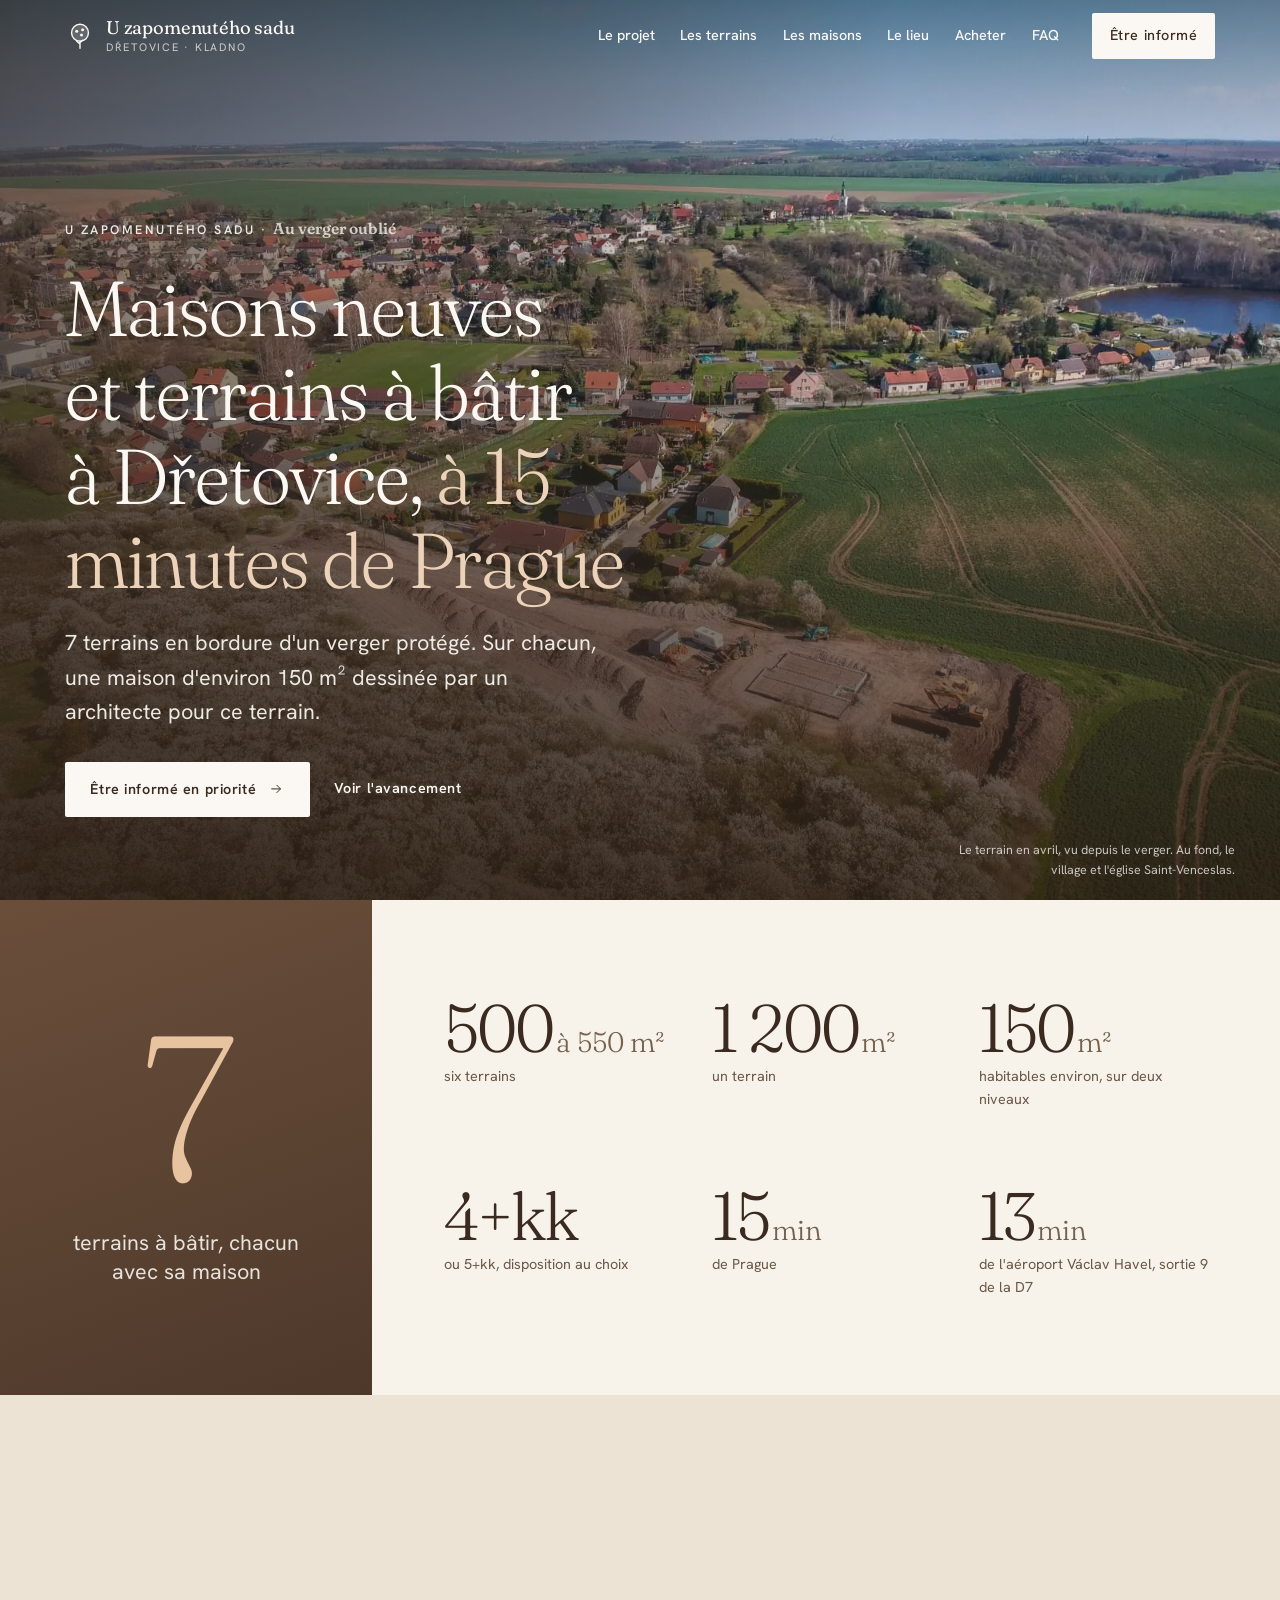
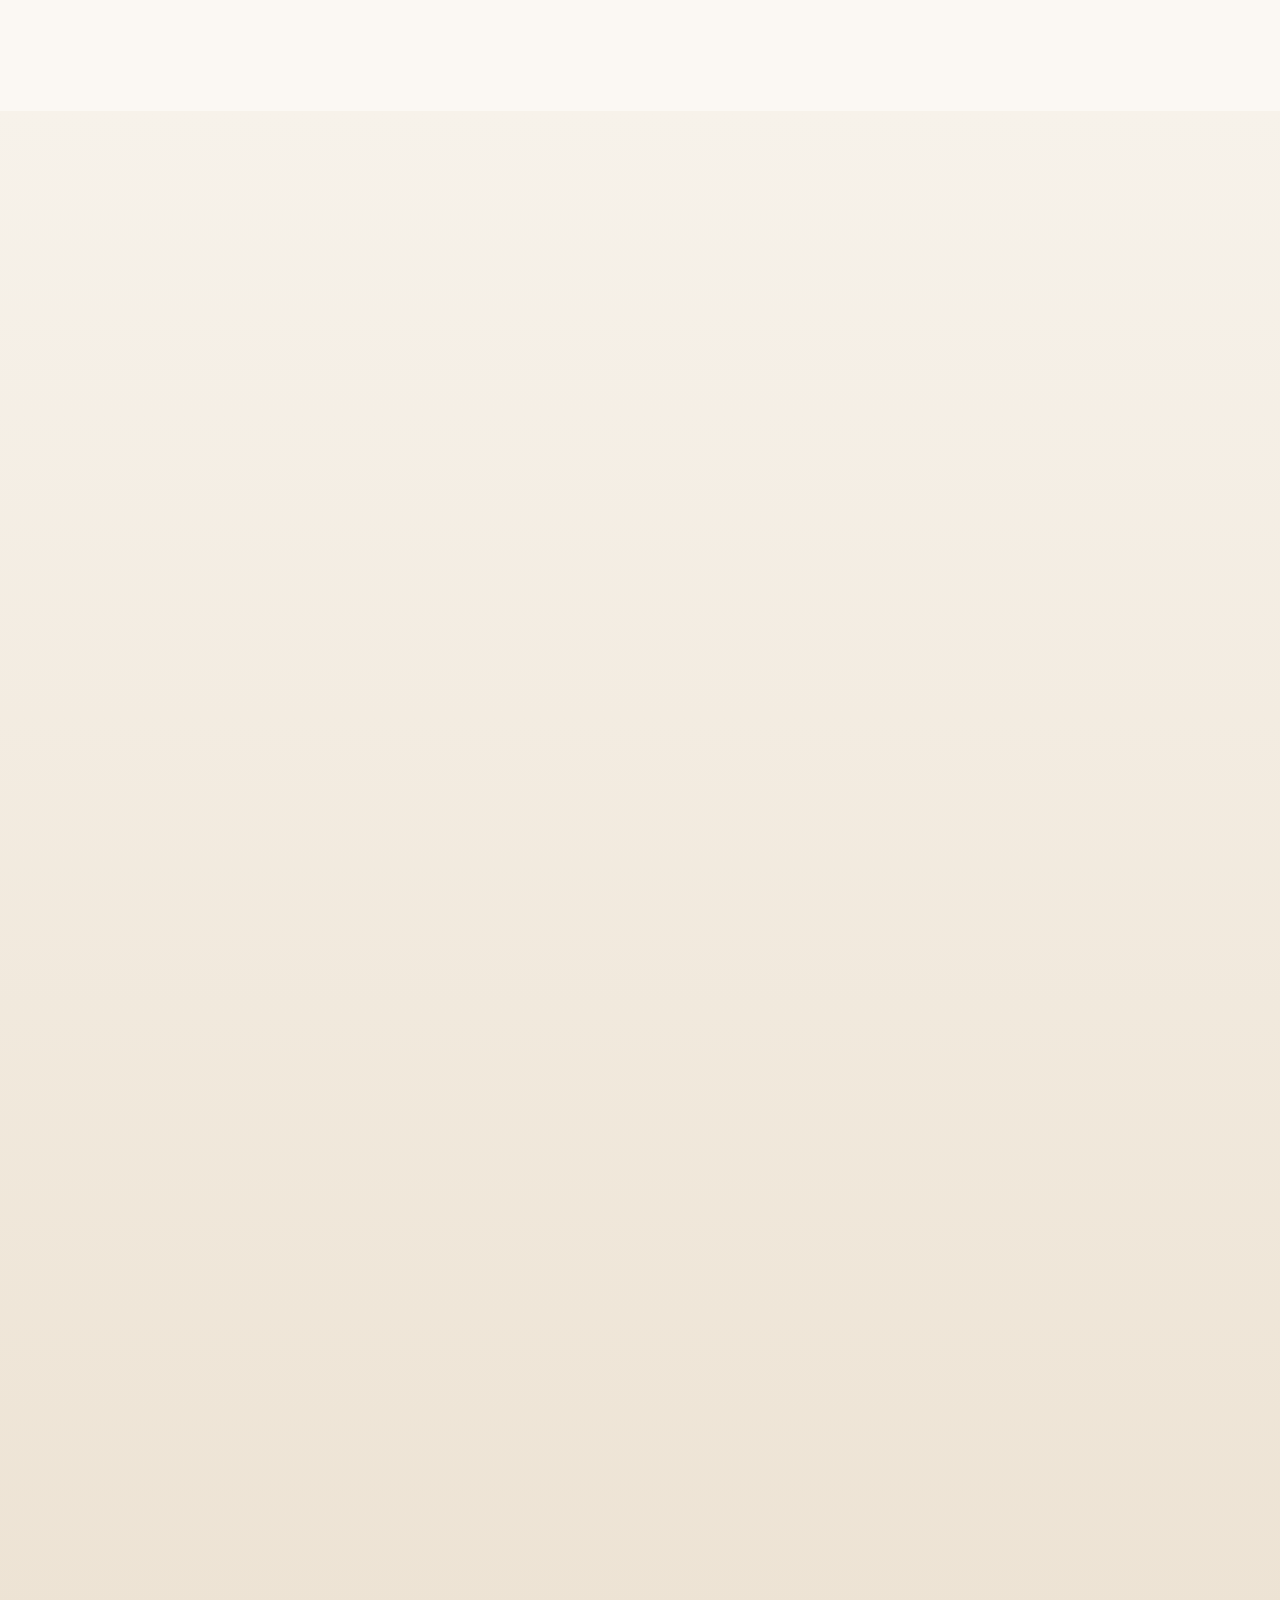
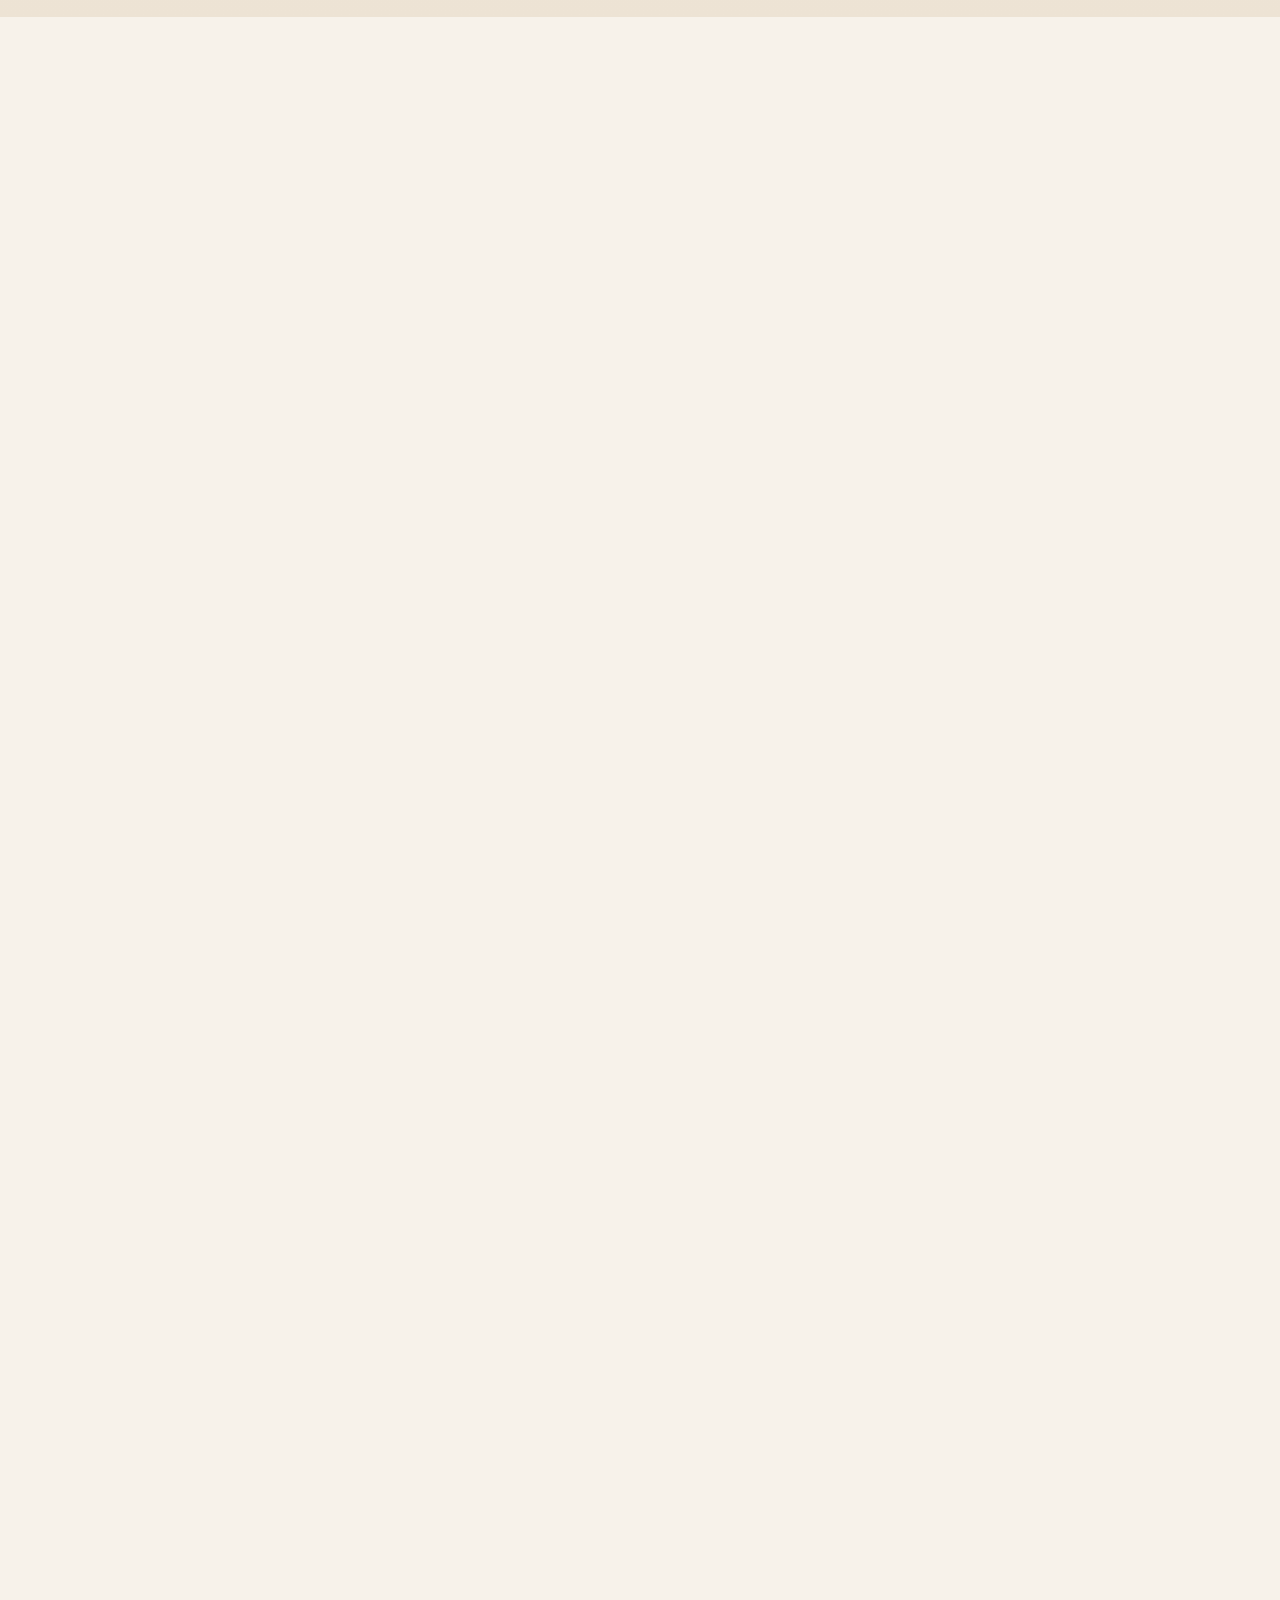
==== commit 88558bb5: "Revue 2 : bandeau maisons centré, retrait du nom de société, engagements non prévus retirés, formula" ====
--- a/index.html
+++ b/index.html
@@ -31,7 +31,7 @@
     <link rel="preload" as="image" type="image/webp"
           imagesrcset="assets/images/dretovice-verger-fleuri-village-eglise-640.webp 640w, assets/images/dretovice-verger-fleuri-village-eglise-1024.webp 1024w, assets/images/dretovice-verger-fleuri-village-eglise-1600.webp 1600w"
           imagesizes="100vw" fetchpriority="high">
-    <link rel="stylesheet" href="css/style.css?v=20261007e">
+    <link rel="stylesheet" href="css/style.css?v=20261012a">
     <script>document.documentElement.classList.add('js');</script>
 
     <script type="application/ld+json">
@@ -41,7 +41,7 @@
         {
           "@type": "Organization",
           "@id": "https://uzapomenutehosadu.cz/#organization",
-          "name": "La Maison du Bonheur",
+          "name": "U zapomenutého sadu",
           "url": "https://uzapomenutehosadu.cz/",
           "logo": "https://uzapomenutehosadu.cz/assets/icons/favicon.svg",
           "sameAs": ["https://www.youtube.com/@uzapomenutehosadu"]
@@ -113,7 +113,7 @@
             { "@type": "Question", "name": "Les terrains sont-ils viabilisés ?", "acceptedAnswer": { "@type": "Answer", "text": "La viabilisation est en cours : eau, électricité et tout-à-l'égout." } },
             { "@type": "Question", "name": "Peut-on modifier le plan de la maison ?", "acceptedAnswer": { "@type": "Answer", "text": "Oui. Vous choisissez entre une disposition 4+kk et 5+kk, et entre deux ou trois salles de bains. L'aménagement intérieur se règle avec le constructeur avant la signature du contrat de construction." } },
             { "@type": "Question", "name": "Combien de temps dure la construction ?", "acceptedAnswer": { "@type": "Answer", "text": "La maison est livrée sous un an après la signature du contrat de construction. Les éléments sont préfabriqués en atelier puis montés sur le terrain." } },
-            { "@type": "Question", "name": "Comment financer l'achat ?", "acceptedAnswer": { "@type": "Answer", "text": "Par un prêt immobilier auprès de votre banque ou de votre courtier. Nous fournissons les documents du projet nécessaires au dossier." } }
+            { "@type": "Question", "name": "Comment financer l'achat ?", "acceptedAnswer": { "@type": "Answer", "text": "Par un prêt immobilier auprès de votre banque ou de votre courtier." } }
           ]
         }
       ]
@@ -598,7 +598,7 @@
                             <p style="margin-top:var(--sp-3)">Deux contrats, deux interlocuteurs.</p>
                         </div>
                         <div class="buy__parties reveal">
-                            <div class="party"><span>Le terrain</span><p>Vous l'achetez à La Maison du Bonheur.</p></div>
+                            <div class="party"><span>Le terrain</span><p>Vous l'achetez à son propriétaire.</p></div>
                             <div class="party"><span>La maison</span><p>Vous signez le contrat de construction directement avec le constructeur.</p></div>
                         </div>
                     </div>
@@ -606,14 +606,14 @@
                         <ol class="buy-steps" role="list">
                             <li class="reveal"><div><h3>Prise de contact</h3><p>Vous remplissez le formulaire. Nous vous informons dès l'ouverture des ventes.</p></div></li>
                             <li class="reveal"><div><h3>Visite du terrain</h3><p>Sur rendez-vous, à Dřetovice.</p></div></li>
-                            <li class="reveal"><div><h3>Promesse de vente du terrain</h3><p>Elle réserve votre terrain.</p></div></li>
+                            <li class="reveal"><div><h3>Promesse de vente du terrain</h3><p>Pour le terrain que vous avez choisi.</p></div></li>
                             <li class="reveal"><div><h3>Contrat de construction</h3><p>Signé avec le constructeur. Vous y fixez la disposition et les options de votre maison.</p></div></li>
                             <li class="reveal"><div><h3>Inscription au cadastre</h3><p>Le terrain est enregistré à votre nom au cadastre en 3 mois environ.</p></div></li>
                             <li class="reveal"><div><h3>Livraison de la maison</h3><p>Sous un an après la signature du contrat de construction.</p></div></li>
                         </ol>
                         <div class="finance reveal">
                             <h3>Financement</h3>
-                            <p>Vous financez le terrain et la maison par votre banque ou votre courtier. Nous ne donnons pas de conseil en financement. Nous fournissons les documents du projet que demande la banque.</p>
+                            <p>Vous financez le terrain et la maison par votre banque ou votre courtier. Nous ne donnons pas de conseil en financement.</p>
                         </div>
                         <p style="margin-top:var(--sp-3)"><a class="link-arrow" href="comment-acheter/">Le processus d'achat en détail</a></p>
                     </div>
@@ -641,7 +641,7 @@
                         <details class="reveal"><summary>Peut-on acheter deux terrains voisins ?</summary><div><p><span class="todo">[À CONFIRMER]</span></p></div></details>
                         <details class="reveal"><summary>Quels frais prévoir en plus du prix ?</summary><div><p>Frais d'avocat ou de notaire pour les contrats, frais d'inscription au cadastre, frais de dossier bancaire. <span class="todo">[Montants À CONFIRMER]</span></p></div></details>
                         <details class="reveal"><summary>Quelle TVA s'applique ?</summary><div><p><span class="todo">[À CONFIRMER : taux sur le terrain et sur la maison]</span></p></div></details>
-                        <details class="reveal"><summary>Comment financer l'achat ?</summary><div><p>Par un prêt immobilier auprès de votre banque ou de votre courtier. Nous fournissons les documents du projet nécessaires au dossier.</p></div></details>
+                        <details class="reveal"><summary>Comment financer l'achat ?</summary><div><p>Par un prêt immobilier auprès de votre banque ou de votre courtier.</p></div></details>
                     </div>
                 </div>
             </div>
@@ -702,16 +702,6 @@
                             </div>
                         </div>
 
-                        <fieldset class="field">
-                            <legend>Ce qui vous intéresse <small>(plusieurs choix possibles)</small></legend>
-                            <div class="checks">
-                                <label class="check"><input type="checkbox" name="interets[]" value="terrain">Acheter un terrain près de Prague</label>
-                                <label class="check"><input type="checkbox" name="interets[]" value="maison">Acheter une maison près de Prague</label>
-                                <label class="check"><input type="checkbox" name="interets[]" value="neuf">Une construction neuve</label>
-                                <label class="check"><input type="checkbox" name="interets[]" value="un-an">Une livraison sous un an</label>
-                            </div>
-                        </fieldset>
-
                         <div class="field">
                             <label for="f-msg">Message <small>(facultatif)</small></label>
                             <textarea id="f-msg" name="message" maxlength="2000"></textarea>
@@ -742,7 +732,7 @@
             <div class="footer-grid">
                 <div class="footer-brand">
                     <p class="serif">U zapomenutého sadu</p>
-                    <p>Au verger oublié. Dřetovice, district de Kladno, Bohême centrale.<br>Un projet de La Maison du Bonheur <span class="todo">[entité juridique À CONFIRMER]</span>.</p>
+                    <p>Au verger oublié. Dřetovice, district de Kladno, Bohême centrale.<br>Porteur du projet : <span class="todo">[À CONFIRMER]</span>.</p>
                 </div>
                 <ul class="footer-links" role="list">
                     <li><a href="comment-acheter/">Comment acheter</a></li>
@@ -766,6 +756,6 @@
         </div>
     </footer>
 
-    <script src="js/main.js?v=20261007e" defer></script>
+    <script src="js/main.js?v=20261012a" defer></script>
 </body>
 </html>
--- a/css/style.css
+++ b/css/style.css
@@ -371,10 +371,10 @@
 .house-point li { padding-left: 1.1rem; position: relative; }
 .house-point li::before { content: ""; position: absolute; left: 0; top: 0.72em; width: 6px; height: 6px; border-radius: 50%; background: var(--c-leaf); }
 .house-spec {
-    display: grid; grid-template-columns: repeat(2, minmax(0, 1fr)); gap: var(--sp-3) var(--sp-3);
+    display: grid; grid-template-columns: repeat(2, minmax(0, 1fr)); gap: var(--sp-4) var(--sp-2);
     padding: var(--sp-4); background: var(--c-paper);
 }
-.house-spec div { display: flex; flex-direction: column; }
+.house-spec div { display: flex; flex-direction: column; align-items: center; text-align: center; }
 .house-spec b { font-family: var(--f-serif); font-weight: 400; font-size: clamp(1.5rem, 1.2rem + 0.8vw, 1.9rem); white-space: nowrap; color: var(--c-ink); line-height: 1.1; }
 .house-spec b + span { margin-top: 0.2rem; }
 @media (min-width: 640px) { .house-spec { grid-template-columns: repeat(4, minmax(0, 1fr)); } }
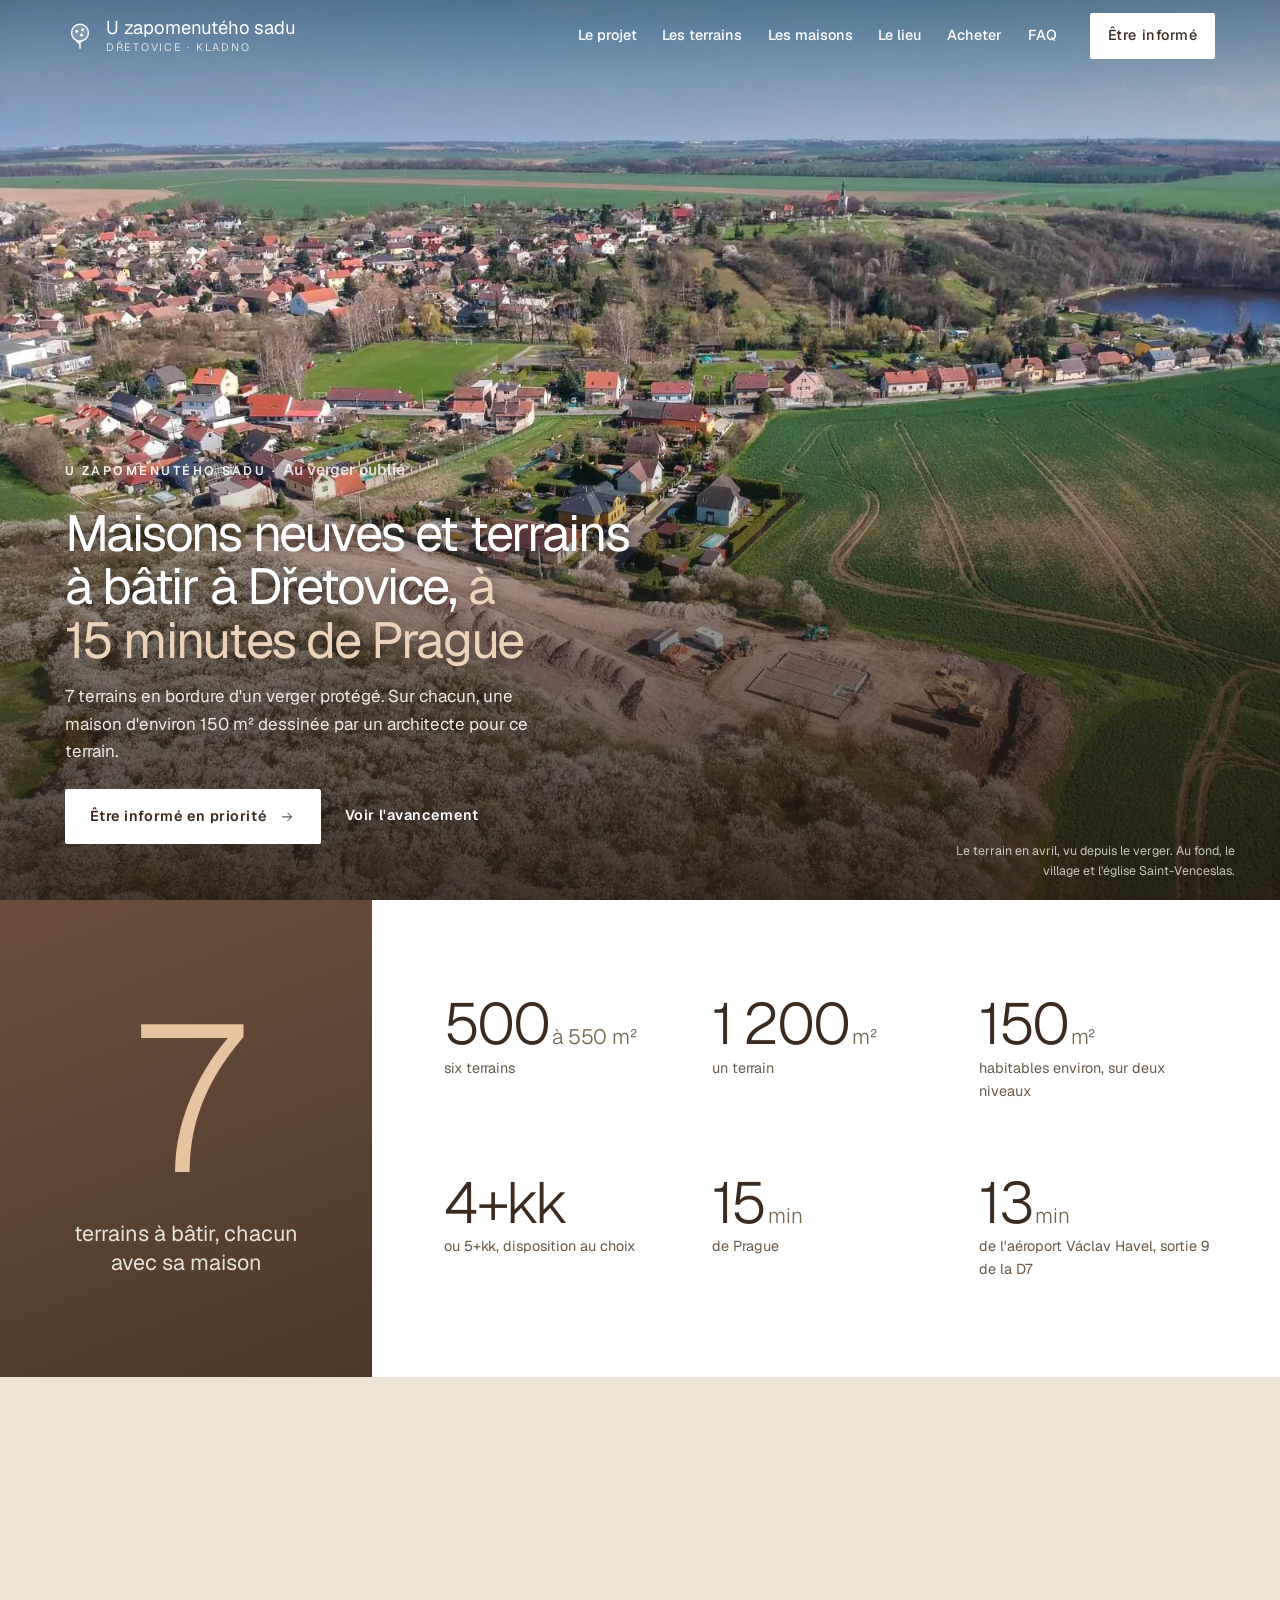
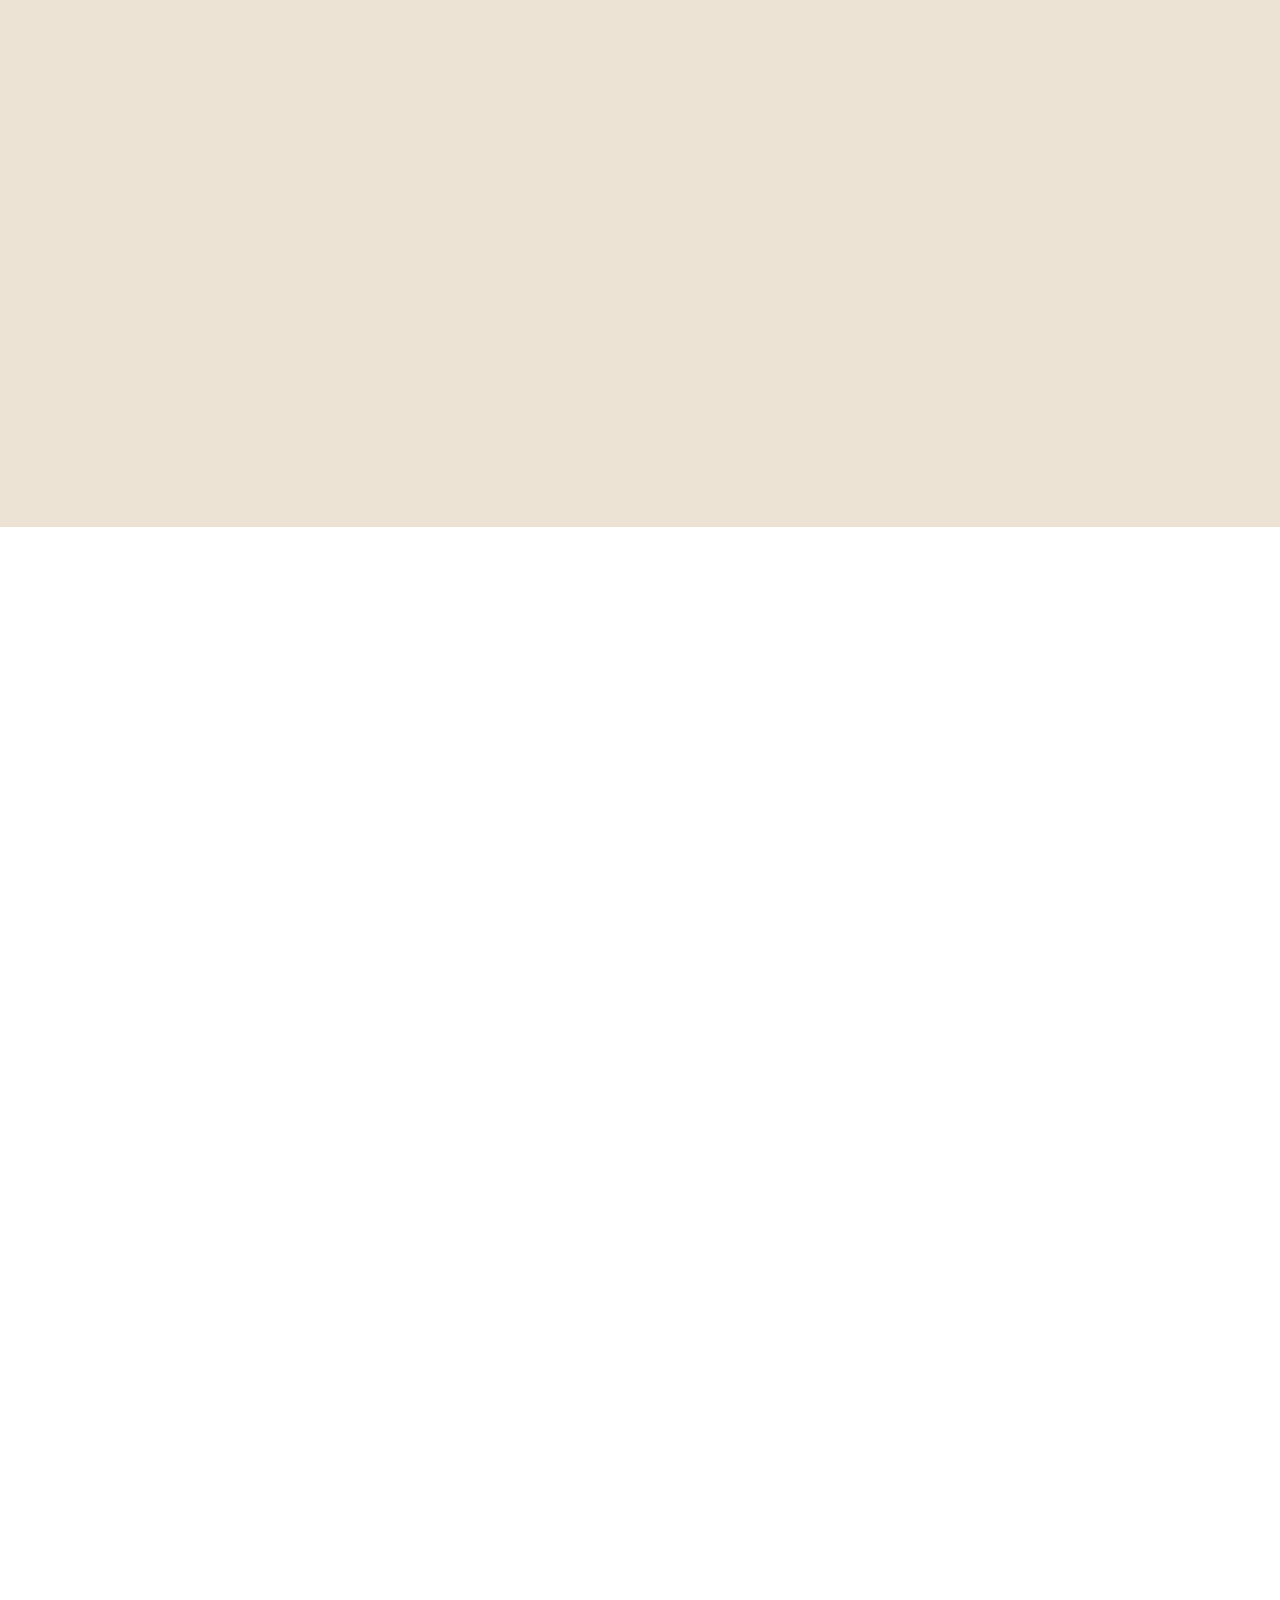
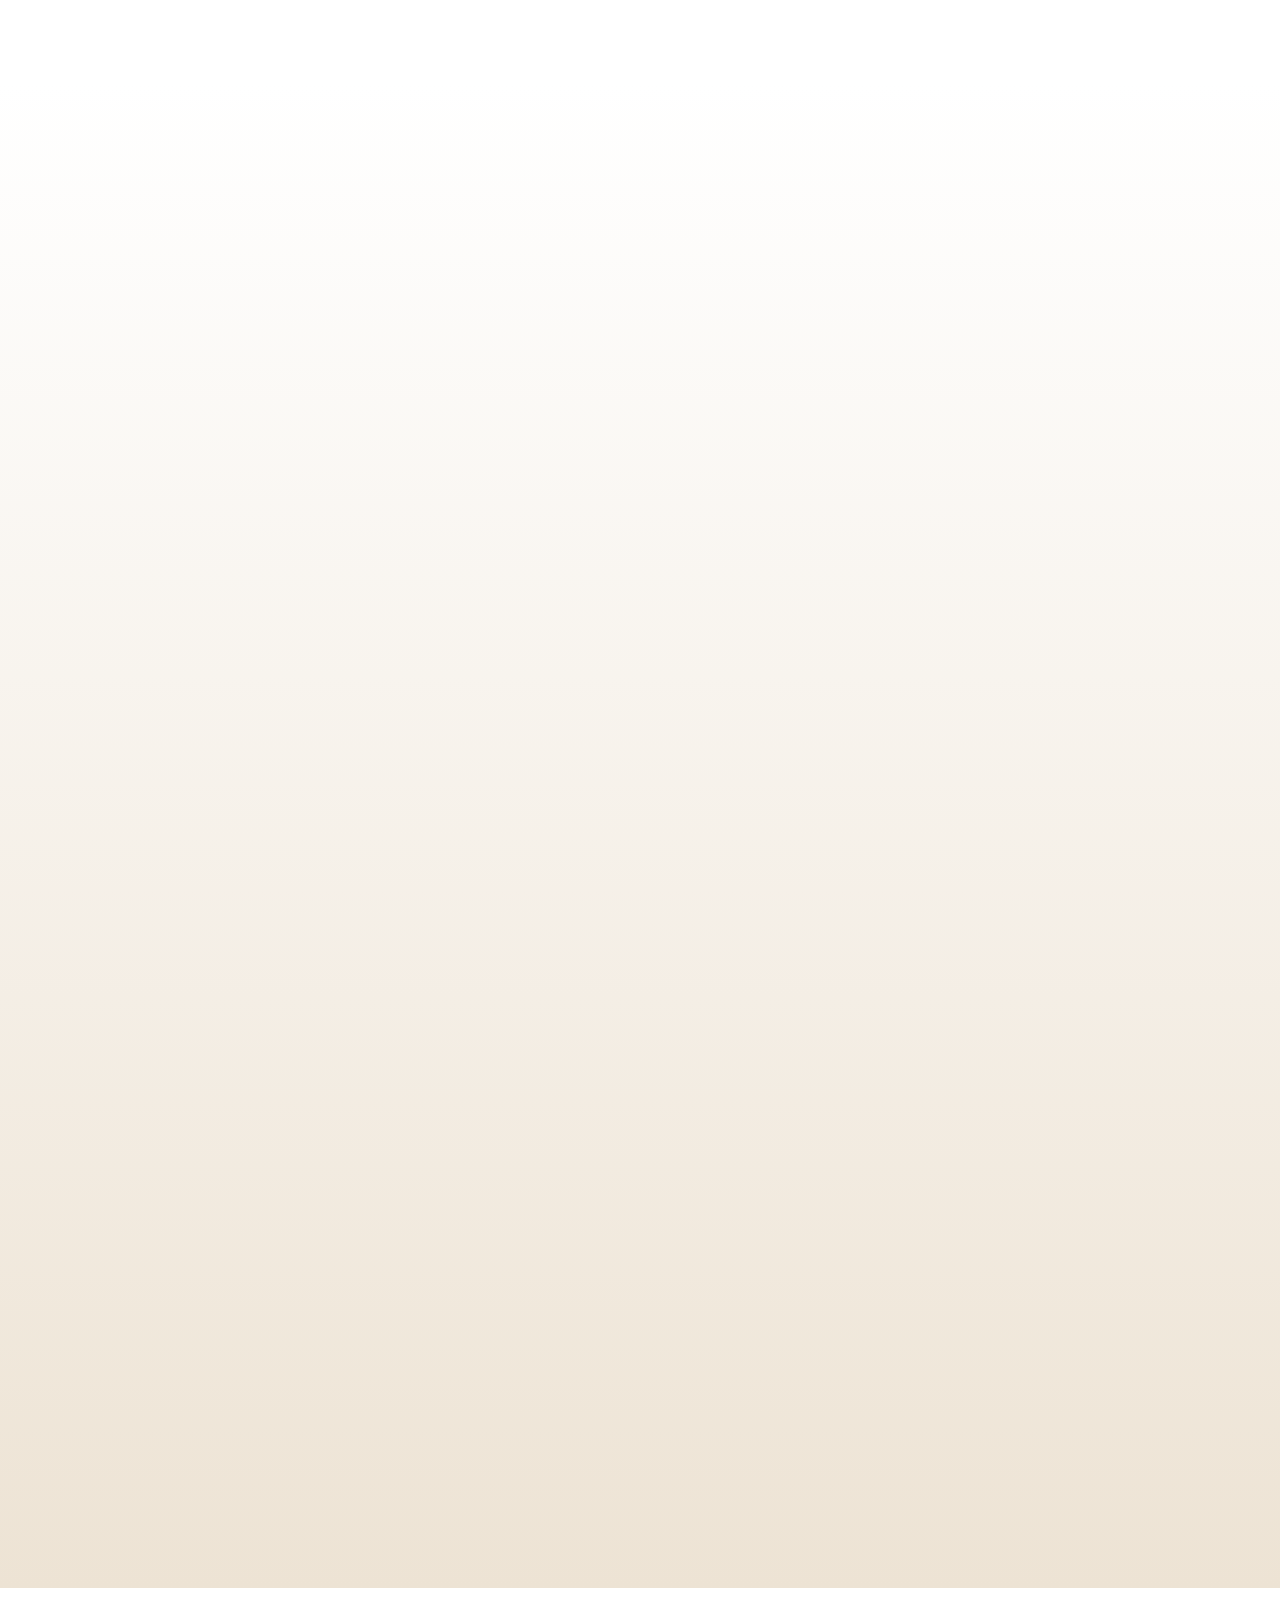
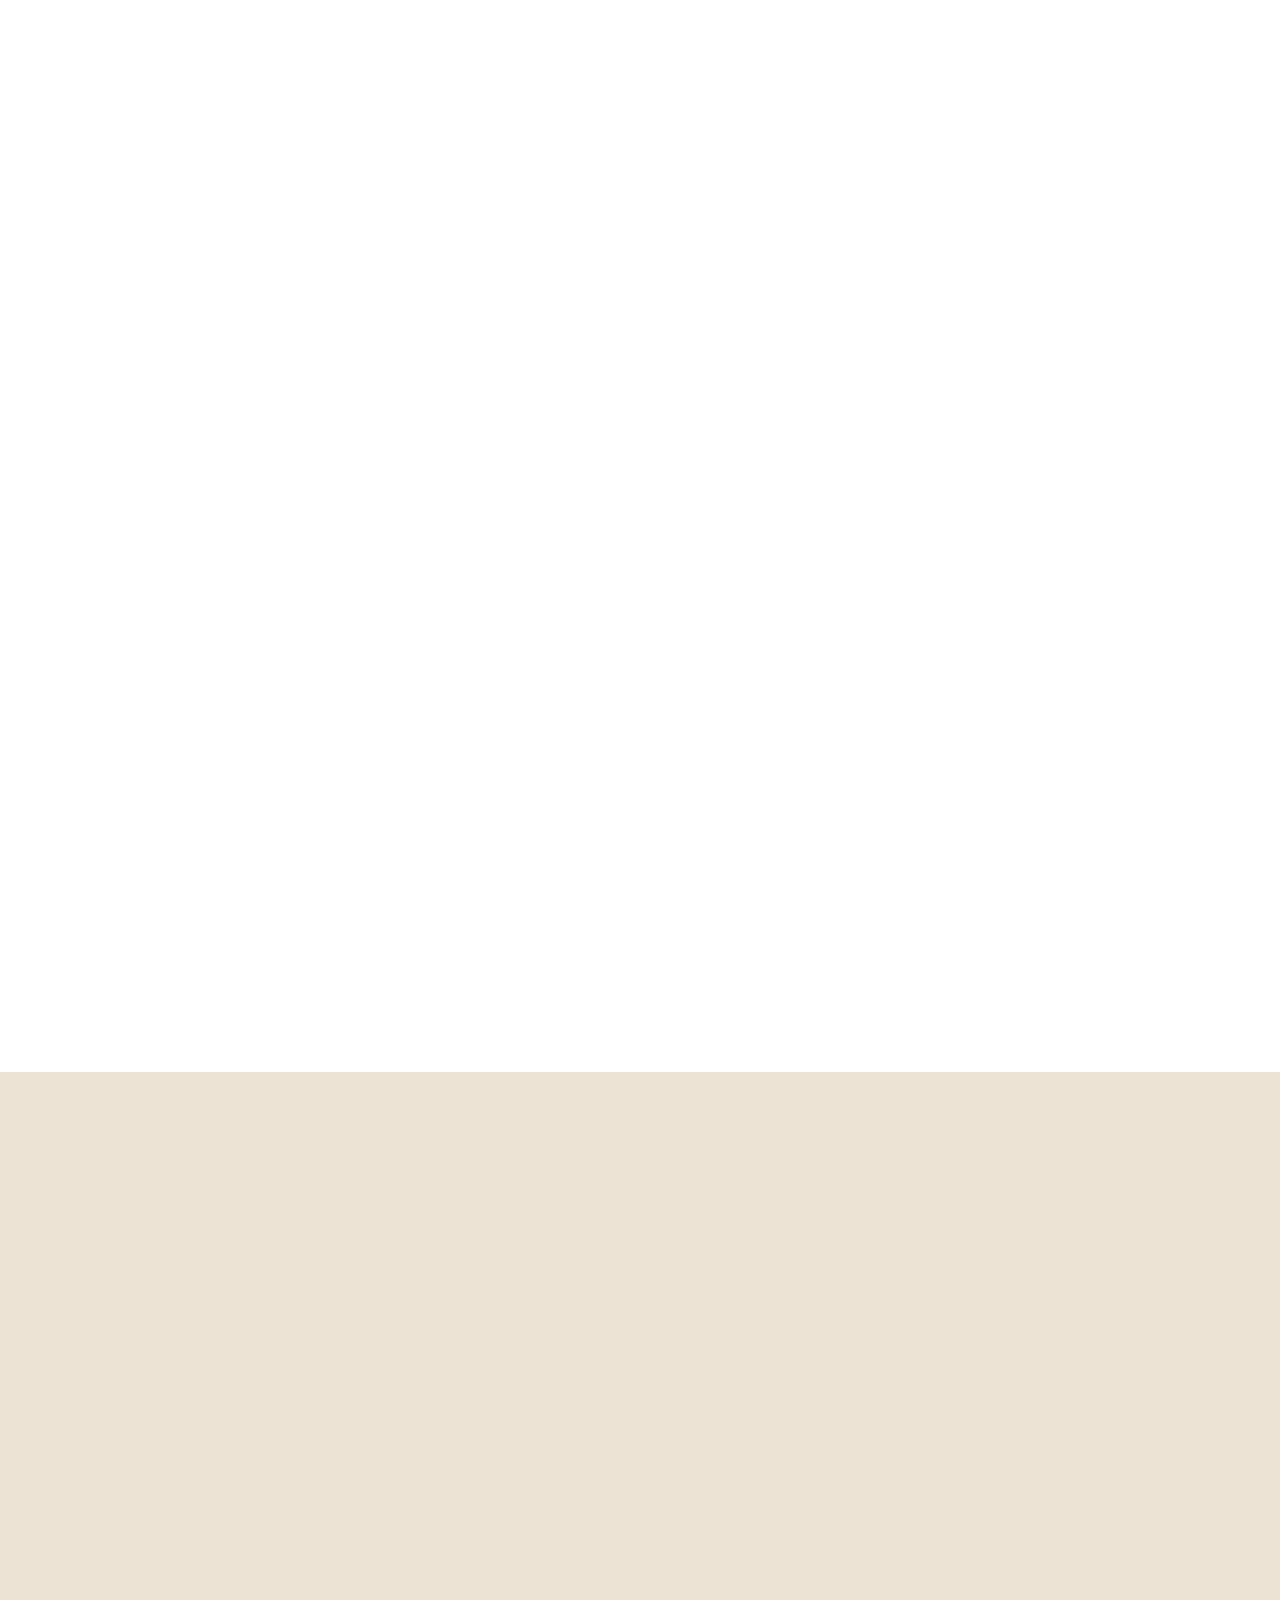
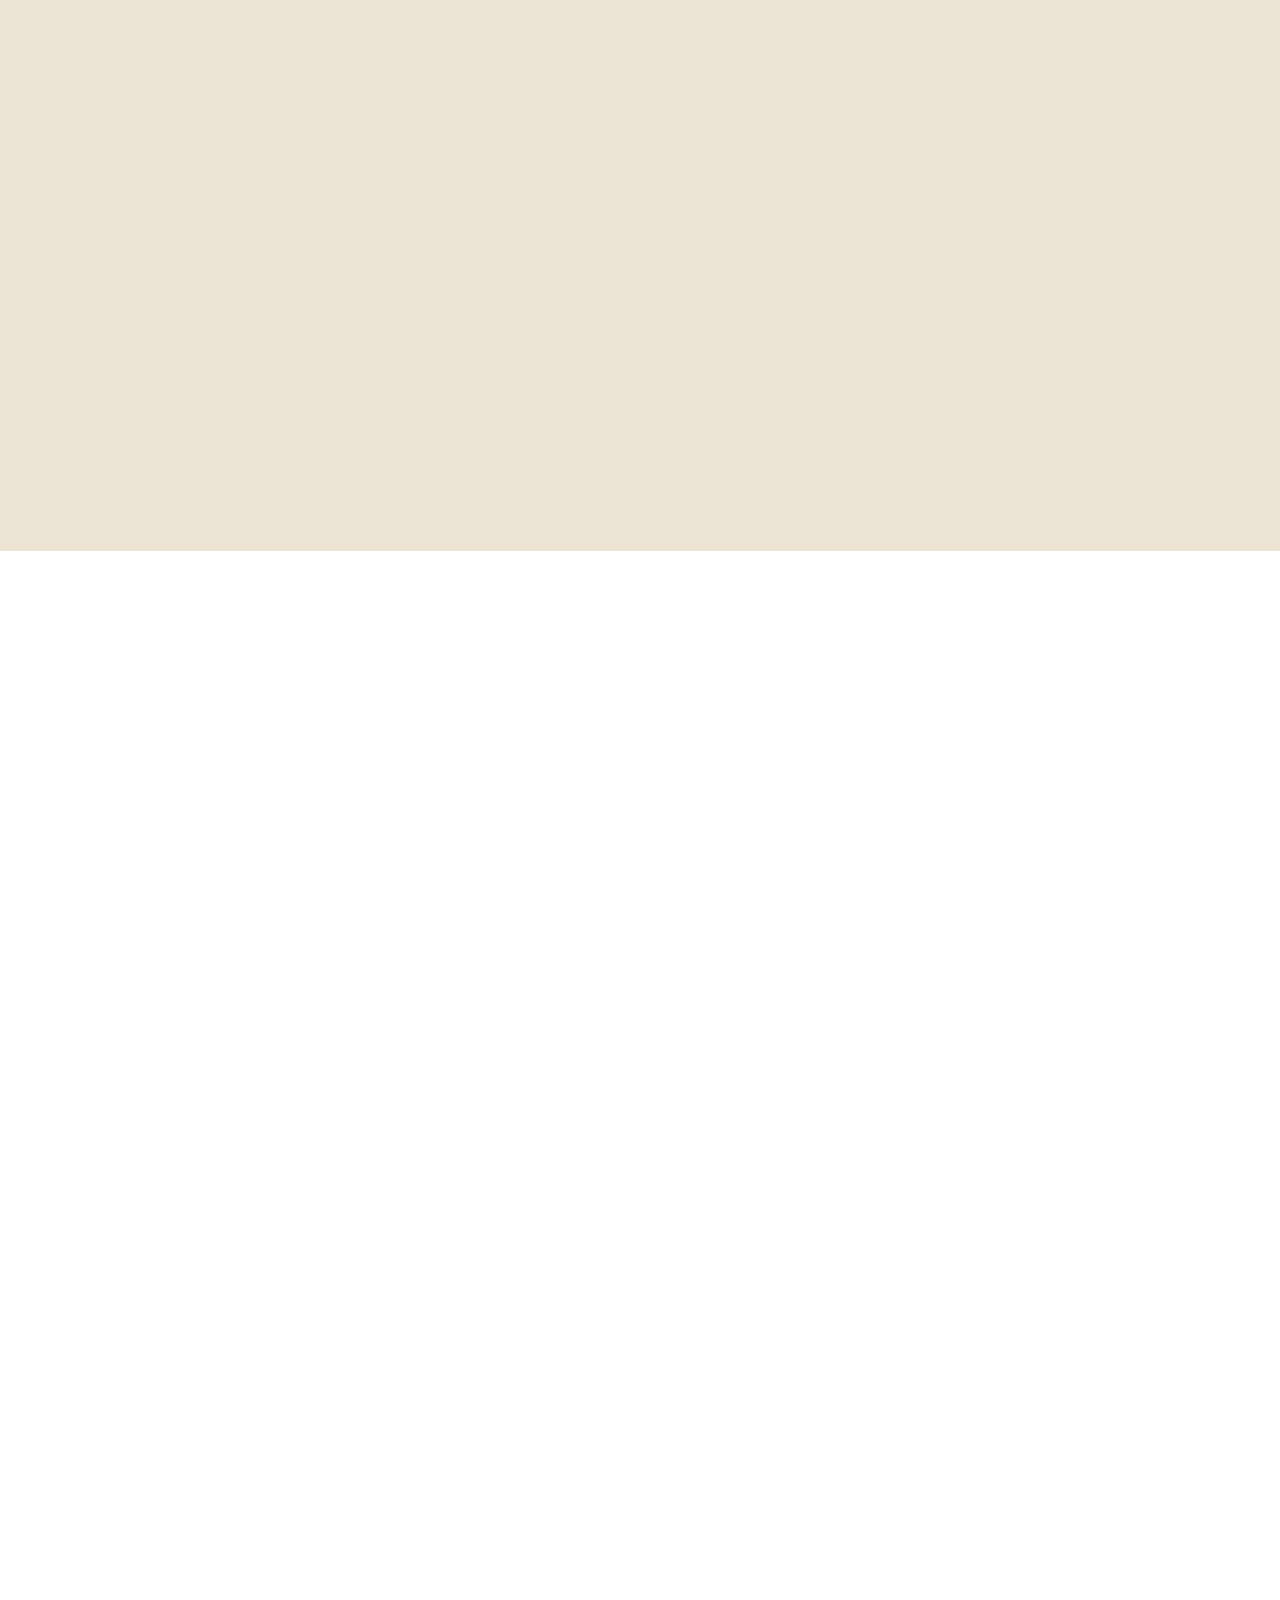
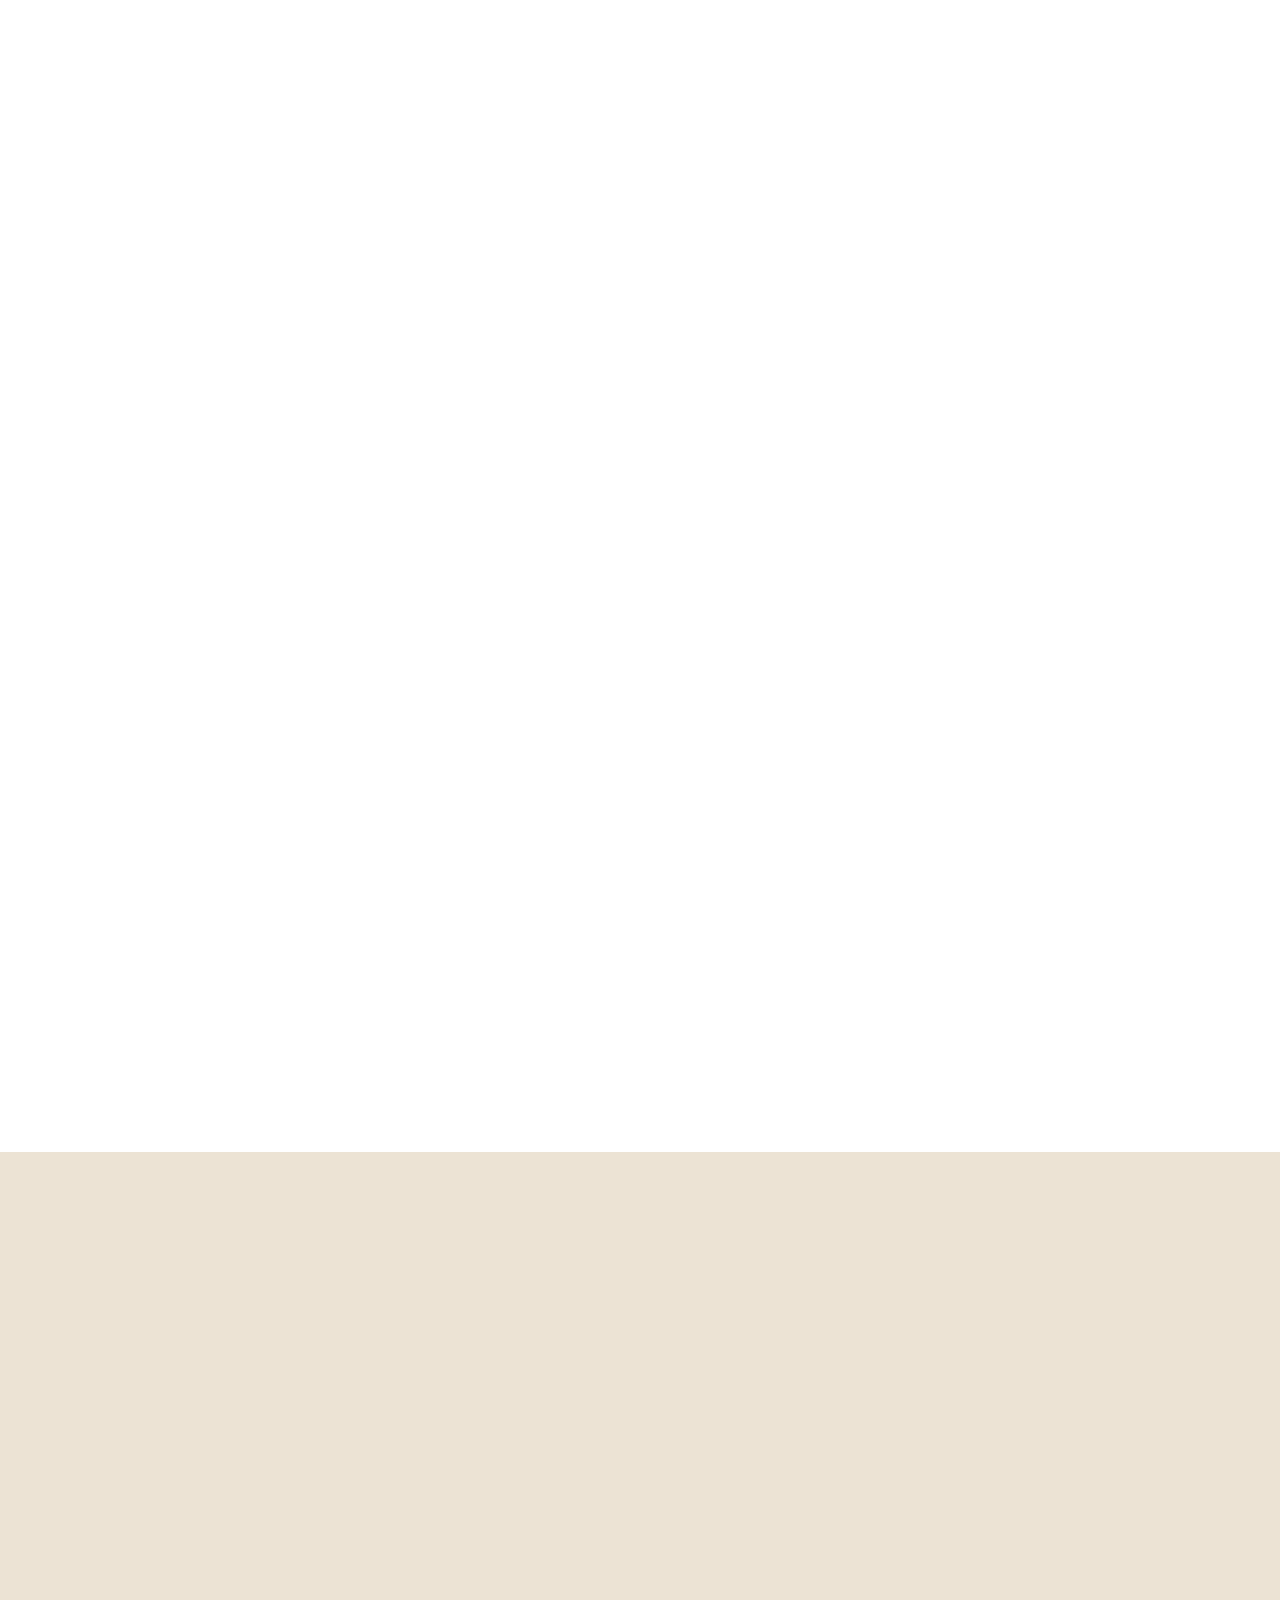
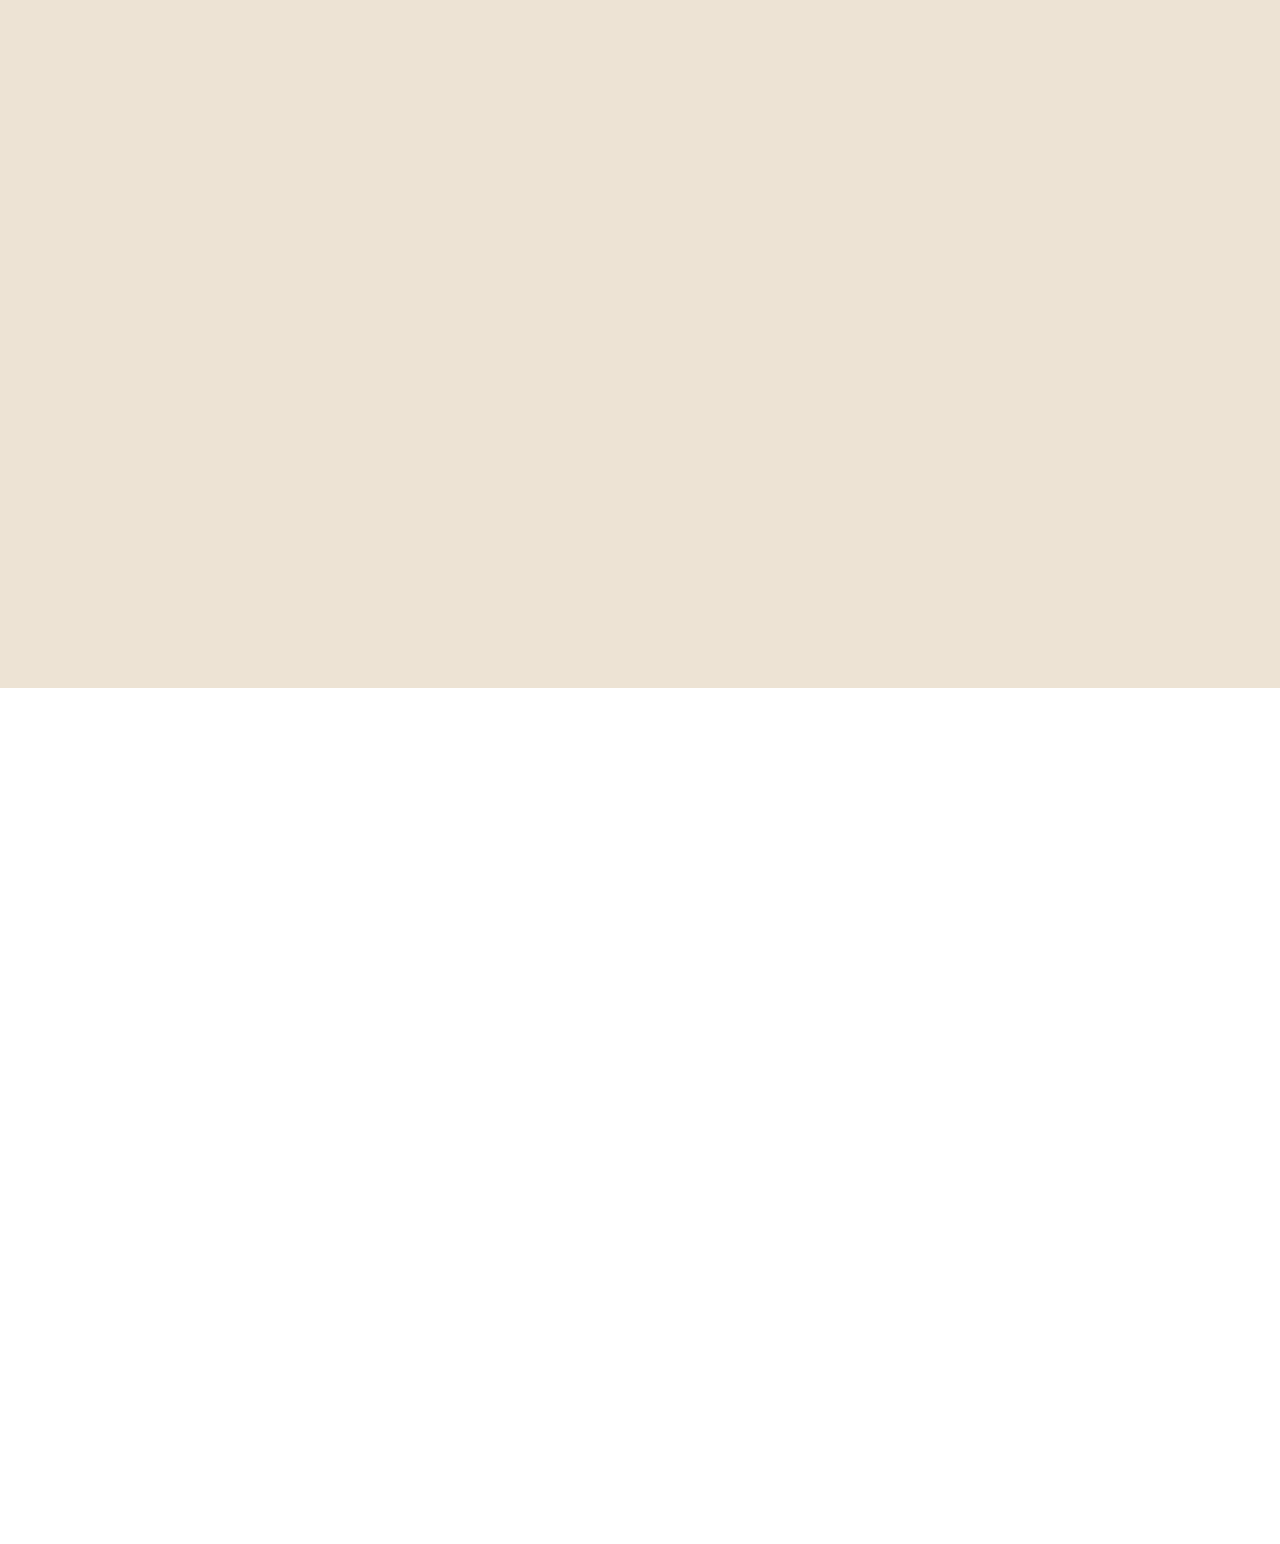
==== commit c109e7a0: "Retours cliente : police Geist (avec cyrillique), fonds blancs, hero plus discret, position de la ca" ====
--- a/index.html
+++ b/index.html
@@ -26,12 +26,11 @@
     <meta name="twitter:card" content="summary_large_image">
     <meta name="theme-color" content="#f7f2ea">
     <link rel="icon" href="assets/icons/favicon.svg" type="image/svg+xml">
-    <link rel="preload" href="assets/fonts/fraunces-var.woff2" as="font" type="font/woff2" crossorigin>
-    <link rel="preload" href="assets/fonts/hanken-grotesk-var.woff2" as="font" type="font/woff2" crossorigin>
+    <link rel="preload" href="assets/fonts/geist-latin.woff2" as="font" type="font/woff2" crossorigin>
     <link rel="preload" as="image" type="image/webp"
           imagesrcset="assets/images/dretovice-verger-fleuri-village-eglise-640.webp 640w, assets/images/dretovice-verger-fleuri-village-eglise-1024.webp 1024w, assets/images/dretovice-verger-fleuri-village-eglise-1600.webp 1600w"
           imagesizes="100vw" fetchpriority="high">
-    <link rel="stylesheet" href="css/style.css?v=20261012a">
+    <link rel="stylesheet" href="css/style.css?v=20261016a">
     <script>document.documentElement.classList.add('js');</script>
 
     <script type="application/ld+json">
@@ -59,7 +58,7 @@
           "@id": "https://uzapomenutehosadu.cz/#place",
           "name": "U zapomenutého sadu, Dřetovice",
           "description": "7 terrains à bâtir en bordure d'un ancien verger classé biocorridor, orientés au sud.",
-          "geo": { "@type": "GeoCoordinates", "latitude": 50.1838484, "longitude": 14.2026591 },
+          "geo": { "@type": "GeoCoordinates", "latitude": 50.1841793, "longitude": 14.2032643 },
           "address": {
             "@type": "PostalAddress",
             "addressLocality": "Dřetovice",
@@ -462,10 +461,10 @@
                             <svg class="map-facade__bg" viewBox="0 0 600 500" preserveAspectRatio="xMidYMid slice" aria-hidden="true"><g fill="none" stroke="#c9ad8f" stroke-width="1.2"><path d="M-20 380 C 120 330 220 360 330 300 S 520 220 640 240"/><path d="M-20 140 C 90 170 200 120 300 160 S 470 210 640 150" stroke-dasharray="2 7"/><path d="M180 -20 C 200 120 260 200 300 260 S 330 420 360 540"/><path d="M420 -20 C 410 80 450 160 520 200"/></g><g fill="#dfe6cf"><circle cx="270" cy="215" r="34"/><circle cx="318" cy="205" r="26"/></g></svg>
                             <div class="map-facade__inner">
                                 <svg class="map-pin" viewBox="0 0 24 24" aria-hidden="true"><path d="M12 22s7-6.2 7-12a7 7 0 1 0-14 0c0 5.8 7 12 7 12z"/><circle cx="12" cy="10" r="2.5"/></svg>
-                                <p class="map-facade__coords">50,1838° N · 14,2027° E</p>
+                                <p class="map-facade__coords">50,1842° N · 14,2033° E</p>
                                 <p>Dřetovice, district de Kladno. La carte est chargée depuis Mapy.com après votre clic.</p>
                                 <button class="btn btn--light" type="button" id="map-load"
-                                        data-src="https://mapy.com/fr/zakladni?source=coor&amp;id=14.2026591%2C50.1838484&amp;x=14.2026591&amp;y=50.1838484&amp;z=14&amp;frame=1">Afficher la carte</button>
+                                        data-src="https://mapy.com/fr/zakladni?source=coor&amp;id=14.2032643%2C50.1841793&amp;x=14.2032643&amp;y=50.1841793&amp;z=15&amp;frame=1">Afficher la carte</button>
                             </div>
                         </div>
                         <div class="map-links">
@@ -756,6 +755,6 @@
         </div>
     </footer>
 
-    <script src="js/main.js?v=20261012a" defer></script>
+    <script src="js/main.js?v=20261016a" defer></script>
 </body>
 </html>
--- a/css/style.css
+++ b/css/style.css
@@ -4,27 +4,31 @@
    se distinguent par leur fond et leur composition.
    ========================================================= */
 
-/* ---------- Polices (2 fichiers woff2, variables) ---------- */
+/* ---------- Police : Geist (variable 300-600), 2 fichiers woff2 ----------
+   geist-latin : latin + tchèque. geist-cyrillic : chargé seulement si la page contient du cyrillique (version russe). */
 @font-face {
-    font-family: "Fraunces";
-    src: url("../assets/fonts/fraunces-var.woff2") format("woff2");
+    font-family: "Geist";
+    src: url("../assets/fonts/geist-latin.woff2") format("woff2");
     font-weight: 300 600;
     font-style: normal;
     font-display: optional;
+    unicode-range: U+0020-007E, U+00A0-00FF, U+0100-017F, U+2010-2027, U+2030-203A, U+20AC, U+2122, U+2190-2193, U+2212;
 }
 @font-face {
-    font-family: "Hanken Grotesk";
-    src: url("../assets/fonts/hanken-grotesk-var.woff2") format("woff2");
-    font-weight: 300 700;
+    font-family: "Geist";
+    src: url("../assets/fonts/geist-cyrillic.woff2") format("woff2");
+    font-weight: 300 600;
     font-style: normal;
     font-display: optional;
+    unicode-range: U+0400-045F, U+0490-0491, U+04B0-04B1, U+2116;
 }
 
 /* ---------- Tokens ---------- */
 :root {
     /* Fonds */
-    --c-cream: #f7f2ea;
-    --c-paper: #fbf8f3;
+    --c-cream: #ffffff;
+    --c-paper: #ffffff;
+    --c-mist: #f5f1eb;
     --c-sand: #ede3d4;
     --c-clay: #e3d3bd;
 
@@ -48,8 +52,8 @@
     --g-dawn: linear-gradient(135deg, #f3e6d6 0%, #ead7c1 55%, #e2cdb2 100%);
 
     /* Typo */
-    --f-serif: "Fraunces", "Iowan Old Style", "Palatino Linotype", Georgia, serif;
-    --f-sans: "Hanken Grotesk", "Segoe UI", system-ui, -apple-system, sans-serif;
+    --f-display: "Geist", "Helvetica Neue", Arial, system-ui, sans-serif;
+    --f-sans: "Geist", "Helvetica Neue", Arial, system-ui, sans-serif;
 
     --fs-xs: 0.78rem;
     --fs-sm: 0.9rem;
@@ -57,7 +61,7 @@
     --fs-lg: clamp(1.15rem, 1rem + 0.5vw, 1.35rem);
     --fs-h3: clamp(1.3rem, 1.1rem + 0.8vw, 1.7rem);
     --fs-h2: clamp(2rem, 1.4rem + 2.6vw, 3.6rem);
-    --fs-h1: clamp(2.4rem, 1.5rem + 4.2vw, 5.4rem);
+    --fs-h1: clamp(2rem, 1.4rem + 2.2vw, 3.4rem);
     --fs-display: clamp(4rem, 2.5rem + 7vw, 9.5rem);
 
     /* Espacements */
@@ -110,12 +114,11 @@
 
 /* ---------- Typo ---------- */
 h1, h2, h3, .serif {
-    font-family: var(--f-serif);
-    font-optical-sizing: auto;
+    font-family: var(--f-display);
     font-weight: 400;
     color: var(--c-ink);
-    line-height: 1.08;
-    letter-spacing: -0.015em;
+    line-height: 1.06;
+    letter-spacing: -0.035em;
     text-wrap: balance;
 }
 h2 { font-size: var(--fs-h2); }
@@ -135,7 +138,7 @@
     color: var(--c-copper);
     margin-bottom: var(--sp-3);
 }
-.eyebrow b { font-family: var(--f-serif); font-weight: 400; font-size: 1.35em; letter-spacing: 0; color: var(--c-taupe); }
+.eyebrow b { font-family: var(--f-display); font-weight: 400; font-size: 1.35em; letter-spacing: 0; color: var(--c-taupe); }
 .lead { font-size: var(--fs-lg); line-height: 1.5; color: var(--c-earth); }
 .note { font-size: var(--fs-sm); color: var(--c-muted); }
 .todo { background: #fbe9a8; color: #5a4300; padding: 0 0.25em; font-size: 0.92em; }
@@ -175,12 +178,12 @@
     transition: background-color var(--t) var(--ease), color var(--t);
     color: var(--c-paper);
 }
-.site-header.is-solid { background: rgba(247, 242, 234, 0.97); color: var(--c-ink); }
+.site-header.is-solid { background: rgba(255, 255, 255, 0.97); color: var(--c-ink); }
 .site-header--page { position: sticky; background: var(--c-cream); color: var(--c-ink); }
 .site-header .wrap { display: flex; align-items: center; justify-content: space-between; gap: var(--sp-3); height: 4.5rem; }
 .brand { display: flex; align-items: center; gap: 0.7rem; text-decoration: none; }
 .brand svg { width: 30px; height: 30px; flex: none; }
-.brand span { font-family: var(--f-serif); font-size: 1.15rem; line-height: 1; letter-spacing: -0.01em; }
+.brand span { font-family: var(--f-display); font-size: 1.15rem; line-height: 1; letter-spacing: -0.01em; }
 .brand small { display: block; font-family: var(--f-sans); font-size: 0.68rem; letter-spacing: 0.16em; text-transform: uppercase; opacity: 0.75; margin-top: 0.3rem; }
 
 .nav-toggle { display: inline-flex; align-items: center; gap: 0.6rem; font-size: var(--fs-sm); font-weight: 600; padding: 0.55rem 0.9rem; border-radius: 99px; background: var(--c-earth); color: var(--c-paper); }
@@ -200,7 +203,7 @@
 }
 .site-nav.is-open { display: block; }
 .site-nav ul { display: grid; gap: 0.4rem; }
-.site-nav a { display: block; font-family: var(--f-serif); font-size: 1.6rem; text-decoration: none; padding: 0.3rem 0; }
+.site-nav a { display: block; font-family: var(--f-display); font-size: 1.6rem; text-decoration: none; padding: 0.3rem 0; }
 .site-nav .btn { margin-top: var(--sp-3); font-family: var(--f-sans); font-size: var(--fs-sm); }
 
 @media (min-width: 960px) {
@@ -233,16 +236,16 @@
     content: ""; position: absolute; inset: 0; z-index: -1;
     background:
         linear-gradient(180deg, rgba(43, 30, 20, 0.45) 0%, rgba(43, 30, 20, 0) 22%),
-        linear-gradient(90deg, rgba(43, 30, 20, 0.62) 0%, rgba(43, 30, 20, 0.3) 45%, rgba(43, 30, 20, 0) 70%),
-        linear-gradient(0deg, rgba(43, 30, 20, 0.82) 0%, rgba(58, 42, 31, 0.5) 38%, rgba(58, 42, 31, 0) 68%);
-}
-.hero__content { padding-block: 8rem clamp(3rem, 2rem + 4vw, 6rem); }
+        linear-gradient(0deg, rgba(38, 26, 18, 0.82) 0%, rgba(38, 26, 18, 0.55) 26%, rgba(38, 26, 18, 0) 52%);
+}
+.hero__content { padding-block: 8rem clamp(2rem, 1.5rem + 2.5vw, 3.5rem); text-shadow: 0 1px 14px rgba(20, 12, 6, 0.45); }
+.hero__content .btn { text-shadow: none; }
 .hero__kicker { font-size: var(--fs-xs); font-weight: 600; letter-spacing: 0.2em; text-transform: uppercase; margin-bottom: var(--sp-3); opacity: 0.9; }
-.hero__kicker em { font-style: normal; font-family: var(--f-serif); text-transform: none; letter-spacing: 0; font-size: 1.25em; opacity: 0.85; }
-.hero h1 { color: var(--c-paper); font-size: var(--fs-h1); font-weight: 300; max-width: 15ch; }
+.hero__kicker em { font-style: normal; font-family: var(--f-display); text-transform: none; letter-spacing: 0; font-size: 1.25em; opacity: 0.85; }
+.hero h1 { color: var(--c-paper); font-size: var(--fs-h1); font-weight: 400; max-width: 20ch; }
 .hero h1 em { font-style: normal; color: #ecd2b8; }
-.hero__sub { margin-top: var(--sp-3); font-size: var(--fs-lg); max-width: 34rem; color: rgba(251, 248, 243, 0.92); }
-.hero__actions { display: flex; flex-wrap: wrap; align-items: center; gap: var(--sp-3); margin-top: var(--sp-4); }
+.hero__sub { margin-top: var(--sp-2); font-size: var(--fs-base); max-width: 30rem; color: rgba(251, 248, 243, 0.92); }
+.hero__actions { display: flex; flex-wrap: wrap; align-items: center; gap: var(--sp-3); margin-top: var(--sp-3); }
 .hero__actions .link-arrow { color: var(--c-paper); }
 .status-pill {
     display: inline-flex; align-items: center; gap: 0.6rem;
@@ -267,8 +270,8 @@
 .figures__rest { padding: clamp(3rem, 2rem + 5vw, 7rem) var(--gutter); }
 .figures__grid { display: grid; gap: var(--sp-5) var(--sp-4); grid-template-columns: repeat(2, minmax(0, 1fr)); }
 .figure { display: flex; flex-direction: column; gap: 0.35rem; }
-.figure__value { font-family: var(--f-serif); font-weight: 300; font-size: clamp(2.6rem, 1.8rem + 3vw, 4.4rem); line-height: 0.95; color: var(--c-ink); letter-spacing: -0.03em; font-variant-numeric: lining-nums; }
-.figure__value small { font-size: 0.42em; letter-spacing: 0; margin-left: 0.1em; color: var(--c-taupe); }
+.figure__value { font-family: var(--f-display); font-weight: 300; font-size: clamp(2.4rem, 1.7rem + 2.4vw, 3.8rem); line-height: 0.95; color: var(--c-ink); letter-spacing: -0.04em; font-variant-numeric: lining-nums; white-space: nowrap; }
+.figure__value small { font-size: 0.36em; letter-spacing: -0.01em; margin-left: 0.15em; color: var(--c-taupe); }
 .figure__label { font-size: var(--fs-sm); color: var(--c-muted); max-width: 16rem; }
 .figure--hero .figure__value { font-size: clamp(7rem, 4rem + 12vw, 13rem); color: #e8c3a0; }
 .figure--hero .figure__label { color: rgba(251, 248, 243, 0.88); font-size: var(--fs-lg); line-height: 1.35; max-width: 15rem; margin-top: var(--sp-2); }
@@ -294,7 +297,7 @@
 .step__dot {
     position: absolute; left: 0; top: 0; width: 2.2rem; height: 2.2rem; border-radius: 50%;
     display: grid; place-items: center;
-    font-family: var(--f-serif); font-size: 1rem; color: var(--c-taupe); background: var(--c-paper);
+    font-family: var(--f-display); font-size: 1rem; color: var(--c-taupe); background: var(--c-paper);
 }
 .step__status { display: flex; align-items: baseline; gap: 0.5rem; font-size: var(--fs-xs); font-weight: 600; letter-spacing: 0.14em; text-transform: uppercase; color: var(--c-muted); margin-bottom: 0.4rem; }
 .step h3 { font-size: clamp(1.25rem, 1.1rem + 0.6vw, 1.55rem); margin-bottom: 0.4rem; }
@@ -321,7 +324,7 @@
 @media (min-width: 760px) { .plan__scroll { margin-inline: 0; padding-inline: 0; overflow: visible; } .plan__svg { min-width: 0; } .plan__hint { display: none; } }
 .plan__svg .lot { cursor: pointer; }
 .plan__svg .lot rect, .plan__svg .lot path { fill: #efe2cf; stroke: var(--c-paper); stroke-width: 3; transition: fill var(--t) var(--ease); }
-.plan__svg .lot text { font-family: var(--f-serif); font-size: 34px; fill: var(--c-earth); pointer-events: none; transition: fill var(--t); }
+.plan__svg .lot text { font-family: var(--f-display); font-size: 34px; fill: var(--c-earth); pointer-events: none; transition: fill var(--t); }
 .plan__svg .lot .lot-area { font-family: var(--f-sans); font-size: 13px; letter-spacing: 0.04em; fill: var(--c-muted); }
 .plan__svg .lot:hover rect, .plan__svg .lot:hover path, .plan__svg .lot:focus-visible rect, .plan__svg .lot:focus-visible path { fill: var(--c-copper-soft); }
 .plan__svg .lot.is-active rect, .plan__svg .lot.is-active path { fill: var(--c-copper); }
@@ -338,8 +341,8 @@
 }
 .plan__tooltip.is-visible { opacity: 1; }
 
-.lot-card { background: var(--c-cream); padding: var(--sp-4); align-self: start; }
-.lot-card__num { font-family: var(--f-serif); font-weight: 300; font-size: clamp(4rem, 3rem + 4vw, 6.5rem); line-height: 0.85; color: var(--c-copper); }
+.lot-card { background: var(--c-mist); padding: var(--sp-4); align-self: start; }
+.lot-card__num { font-family: var(--f-display); font-weight: 300; font-size: clamp(4rem, 3rem + 4vw, 6.5rem); line-height: 0.85; color: var(--c-copper); }
 .lot-card dl { display: grid; grid-template-columns: auto 1fr; gap: 0.55rem 1.5rem; margin-block: var(--sp-3); font-size: var(--fs-sm); }
 .lot-card dt { color: var(--c-muted); }
 .lot-card dd { color: var(--c-ink); font-weight: 600; }
@@ -359,13 +362,13 @@
 }
 .placeholder svg { position: absolute; inset: 0; width: 100%; height: 100%; }
 .placeholder figcaption { position: relative; max-width: 20rem; font-size: var(--fs-sm); }
-.placeholder figcaption strong { display: block; font-family: var(--f-serif); font-weight: 400; font-size: 1.35rem; margin-bottom: 0.4rem; }
+.placeholder figcaption strong { display: block; font-family: var(--f-display); font-weight: 400; font-size: 1.35rem; margin-bottom: 0.4rem; }
 .placeholder--tall { aspect-ratio: 3 / 4; }
 .house-illustration img { width: 100%; aspect-ratio: 4 / 3; object-fit: cover; }
 .house-illustration figcaption { margin-top: 0.6rem; font-size: var(--fs-xs); color: var(--c-muted); max-width: 30rem; }
 .house-points { display: grid; gap: var(--sp-5); }
 .house-point { display: grid; grid-template-columns: 3rem 1fr; gap: 0 var(--sp-2); }
-.house-point__n { font-family: var(--f-serif); font-size: 1.1rem; color: var(--c-copper); padding-top: 0.25rem; }
+.house-point__n { font-family: var(--f-display); font-size: 1.1rem; color: var(--c-copper); padding-top: 0.25rem; }
 .house-point h3 { margin-bottom: 0.6rem; }
 .house-point ul { list-style: none; display: grid; gap: 0.35rem; }
 .house-point li { padding-left: 1.1rem; position: relative; }
@@ -375,7 +378,7 @@
     padding: var(--sp-4); background: var(--c-paper);
 }
 .house-spec div { display: flex; flex-direction: column; align-items: center; text-align: center; }
-.house-spec b { font-family: var(--f-serif); font-weight: 400; font-size: clamp(1.5rem, 1.2rem + 0.8vw, 1.9rem); white-space: nowrap; color: var(--c-ink); line-height: 1.1; }
+.house-spec b { font-family: var(--f-display); font-weight: 400; font-size: clamp(1.5rem, 1.2rem + 0.8vw, 1.9rem); white-space: nowrap; color: var(--c-ink); line-height: 1.1; }
 .house-spec b + span { margin-top: 0.2rem; }
 @media (min-width: 640px) { .house-spec { grid-template-columns: repeat(4, minmax(0, 1fr)); } }
 .house-spec span { font-size: var(--fs-xs); letter-spacing: 0.1em; text-transform: uppercase; color: var(--c-muted); }
@@ -393,7 +396,7 @@
 .place-intro__card { background: var(--c-cream); padding: var(--sp-5) var(--gutter); max-width: 46rem; }
 .place-facts { display: grid; gap: var(--sp-5); margin-top: var(--sp-6); }
 .place-fact h3 { margin-bottom: 0.6rem; }
-.place-fact__k { font-family: var(--f-serif); font-weight: 300; font-size: 3rem; line-height: 1; color: var(--c-clay); display: block; margin-bottom: 0.4rem; }
+.place-fact__k { font-family: var(--f-display); font-weight: 300; font-size: 3rem; line-height: 1; color: var(--c-clay); display: block; margin-bottom: 0.4rem; }
 @media (min-width: 760px) {
     .place-facts { grid-template-columns: repeat(2, minmax(0, 1fr)); gap: var(--sp-6) var(--sp-5); }
     .place-fact:nth-child(even) { transform: translateY(var(--sp-6)); }
@@ -410,12 +413,12 @@
 .distances { list-style: none; display: grid; gap: 0.2rem; margin-top: var(--sp-5); }
 .distances li { display: flex; align-items: baseline; justify-content: space-between; gap: var(--sp-2); padding: 0.55rem 0; }
 .distances li:nth-child(odd) { background: linear-gradient(90deg, rgba(227, 211, 189, 0.45), rgba(227, 211, 189, 0)); padding-inline: 0.75rem; margin-inline: -0.75rem; }
-.distances b { font-family: var(--f-serif); font-weight: 400; font-size: 1.5rem; color: var(--c-ink); white-space: nowrap; }
+.distances b { font-family: var(--f-display); font-weight: 400; font-size: 1.5rem; color: var(--c-ink); white-space: nowrap; }
 .map-facade { position: relative; min-height: 24rem; background: var(--g-dawn); display: grid; place-items: center; overflow: hidden; }
 .map-facade__bg { position: absolute; inset: 0; width: 100%; height: 100%; }
 .map-facade__inner { position: relative; z-index: 1; text-align: center; color: var(--c-earth); padding: var(--sp-4); }
 .map-pin { width: 2.6rem; height: 2.6rem; margin: 0 auto var(--sp-2); fill: none; stroke: var(--c-copper); stroke-width: 1.5; }
-.map-facade__coords { font-family: var(--f-serif); font-size: 1.5rem !important; color: var(--c-ink); margin-bottom: 0.5rem !important; }
+.map-facade__coords { font-family: var(--f-display); font-size: 1.5rem !important; color: var(--c-ink); margin-bottom: 0.5rem !important; }
 .map-facade__inner p { margin: 0 auto var(--sp-3); font-size: var(--fs-sm); max-width: 22rem; }
 .map-facade iframe { position: absolute; inset: 0; width: 100%; height: 100%; border: 0; z-index: 2; }
 .map-links { margin-top: var(--sp-2); display: flex; gap: var(--sp-3); flex-wrap: wrap; }
@@ -437,10 +440,10 @@
 
 /* ---------- 9. Village ---------- */
 .village { display: grid; gap: var(--sp-5); align-items: center; }
-.village__year { margin-top: var(--sp-4); font-family: var(--f-serif); font-weight: 300; font-size: clamp(6rem, 3rem + 14vw, 15rem); line-height: 0.8; color: var(--c-copper); letter-spacing: -0.04em; }
+.village__year { margin-top: var(--sp-4); font-family: var(--f-display); font-weight: 300; font-size: clamp(6rem, 3rem + 14vw, 15rem); line-height: 0.8; color: var(--c-copper); letter-spacing: -0.04em; }
 .village__year span { display: block; font-family: var(--f-sans); font-size: var(--fs-xs); font-weight: 600; letter-spacing: 0.18em; text-transform: uppercase; color: var(--c-muted); margin-top: var(--sp-3); }
 .village__facts { list-style: none; display: grid; gap: var(--sp-2); margin-top: var(--sp-4); }
-.village__facts li { font-family: var(--f-serif); font-size: clamp(1.15rem, 1rem + 0.6vw, 1.45rem); color: var(--c-ink); line-height: 1.35; }
+.village__facts li { font-family: var(--f-display); font-size: clamp(1.15rem, 1rem + 0.6vw, 1.45rem); color: var(--c-ink); line-height: 1.35; }
 .village__facts li b { font-weight: 500; color: var(--c-copper); }
 .village__photo img { width: 100%; aspect-ratio: 4 / 3; object-fit: cover; }
 .village__photo figcaption { font-size: var(--fs-xs); color: var(--c-muted); margin-top: 0.6rem; }
@@ -464,10 +467,10 @@
 .buy__parties { display: grid; gap: var(--sp-3); margin-top: var(--sp-4); }
 .party { padding: var(--sp-3); background: var(--c-paper); }
 .party span { display: block; font-size: var(--fs-xs); font-weight: 600; letter-spacing: 0.14em; text-transform: uppercase; color: var(--c-copper); margin-bottom: 0.3rem; }
-.party p { font-family: var(--f-serif); font-size: 1.25rem; color: var(--c-ink); line-height: 1.3; }
+.party p { font-family: var(--f-display); font-size: 1.25rem; color: var(--c-ink); line-height: 1.3; }
 .buy-steps { list-style: none; display: grid; gap: 0; counter-reset: buy; }
 .buy-steps li { counter-increment: buy; display: grid; grid-template-columns: 4.5rem 1fr; gap: 0 var(--sp-2); padding-block: var(--sp-3); }
-.buy-steps li::before { content: counter(buy, decimal-leading-zero); font-family: var(--f-serif); font-weight: 300; font-size: 2.6rem; line-height: 1; color: var(--c-clay); }
+.buy-steps li::before { content: counter(buy, decimal-leading-zero); font-family: var(--f-display); font-weight: 300; font-size: 2.6rem; line-height: 1; color: var(--c-clay); }
 .buy-steps h3 { font-size: 1.3rem; margin-bottom: 0.3rem; }
 .buy-steps p { font-size: var(--fs-sm); }
 .buy-steps li:nth-child(odd) { background: linear-gradient(90deg, rgba(251, 248, 243, 0.8), rgba(251, 248, 243, 0)); padding-inline: 1rem; margin-inline: -1rem; }
@@ -478,11 +481,11 @@
 /* ---------- 12. FAQ ---------- */
 .faq { display: grid; gap: var(--sp-5); }
 .faq__list { display: grid; gap: 0.4rem; }
-.faq details { background: var(--c-paper); transition: background-color var(--t); }
-.faq details[open] { background: #fff; }
+.faq details { background: var(--c-mist); transition: background-color var(--t); }
+.faq details[open] { background: #efe9e0; }
 .faq summary {
     list-style: none; cursor: pointer; display: flex; justify-content: space-between; align-items: center; gap: var(--sp-3);
-    padding: 1.15rem 1.4rem; font-family: var(--f-serif); font-size: clamp(1.1rem, 1rem + 0.4vw, 1.3rem); color: var(--c-ink); line-height: 1.3;
+    padding: 1.15rem 1.4rem; font-family: var(--f-display); font-size: clamp(1.1rem, 1rem + 0.4vw, 1.3rem); color: var(--c-ink); line-height: 1.3;
 }
 .faq summary::-webkit-details-marker { display: none; }
 .faq summary::after { content: ""; flex: none; width: 0.7rem; height: 0.7rem; border-right: 1.5px solid var(--c-copper); border-bottom: 1.5px solid var(--c-copper); transform: rotate(45deg) translateY(-3px); transition: transform var(--t) var(--ease); }
@@ -495,16 +498,16 @@
 .contact { display: grid; gap: var(--sp-5); }
 .reasons { list-style: none; display: grid; gap: var(--sp-3); margin-top: var(--sp-4); counter-reset: r; }
 .reasons li { counter-increment: r; display: grid; grid-template-columns: 2.5rem 1fr; font-size: var(--fs-lg); color: var(--c-ink); line-height: 1.4; }
-.reasons li::before { content: counter(r, decimal-leading-zero); font-family: var(--f-serif); color: var(--c-copper); font-size: 1rem; padding-top: 0.25rem; }
+.reasons li::before { content: counter(r, decimal-leading-zero); font-family: var(--f-display); color: var(--c-copper); font-size: 1rem; padding-top: 0.25rem; }
 .direct { margin-top: var(--sp-5); font-size: var(--fs-sm); color: var(--c-muted); }
-.direct strong { display: block; font-family: var(--f-serif); font-weight: 400; font-size: 1.3rem; }
+.direct strong { display: block; font-family: var(--f-display); font-weight: 400; font-size: 1.3rem; }
 
 .form { background: var(--c-paper); padding: clamp(1.5rem, 1rem + 3vw, 3.5rem); display: grid; gap: var(--sp-3); }
 .field { display: grid; gap: 0.4rem; }
 .field label, .field legend { font-size: var(--fs-sm); font-weight: 600; color: var(--c-ink); }
 .field label small, .field legend small { font-weight: 400; color: var(--c-muted); }
 .field input, .field select, .field textarea {
-    width: 100%; padding: 0.85rem 1rem; background: var(--c-cream); border: 0; border-radius: var(--radius);
+    width: 100%; padding: 0.85rem 1rem; background: var(--c-mist); border: 0; border-radius: var(--radius);
     border-bottom: 2px solid transparent; transition: border-color var(--t), background-color var(--t);
 }
 .field input:hover, .field select:hover, .field textarea:hover { background: #f2ebdf; }
@@ -517,7 +520,7 @@
 fieldset.field { border: 0; }
 .checks { display: grid; gap: 0.5rem; margin-top: 0.4rem; }
 @media (min-width: 640px) { .checks { grid-template-columns: 1fr 1fr; } }
-.check { display: flex; gap: 0.7rem; align-items: flex-start; font-size: var(--fs-sm); cursor: pointer; padding: 0.7rem 0.85rem; background: var(--c-cream); border-radius: var(--radius); transition: background-color var(--t); }
+.check { display: flex; gap: 0.7rem; align-items: flex-start; font-size: var(--fs-sm); cursor: pointer; padding: 0.7rem 0.85rem; background: var(--c-mist); border-radius: var(--radius); transition: background-color var(--t); }
 .check:hover { background: #f2ebdf; }
 .check input { appearance: none; flex: none; width: 1.15rem; height: 1.15rem; margin-top: 0.15rem; border: 1.5px solid var(--c-taupe); border-radius: 2px; display: grid; place-items: center; background: #fff; transition: background-color var(--t), border-color var(--t); }
 .check input::after { content: ""; width: 0.35rem; height: 0.65rem; border-right: 2px solid #fff; border-bottom: 2px solid #fff; transform: rotate(45deg) translate(-1px, -1px); opacity: 0; }
@@ -564,7 +567,7 @@
 .prose li::marker { color: var(--c-copper); }
 .prose table { width: 100%; border-collapse: collapse; margin-bottom: var(--sp-3); font-size: var(--fs-sm); }
 .prose th, .prose td { text-align: left; padding: 0.6rem 0.8rem; vertical-align: top; }
-.prose tr:nth-child(odd) td { background: var(--c-paper); }
+.prose tr:nth-child(odd) td { background: var(--c-mist); }
 .prose th { font-size: var(--fs-xs); letter-spacing: 0.1em; text-transform: uppercase; color: var(--c-muted); }
 .page-cta { margin-top: var(--sp-5); padding: var(--sp-4); background: var(--g-dawn); }
 .page-cta h2 { margin-top: 0; }
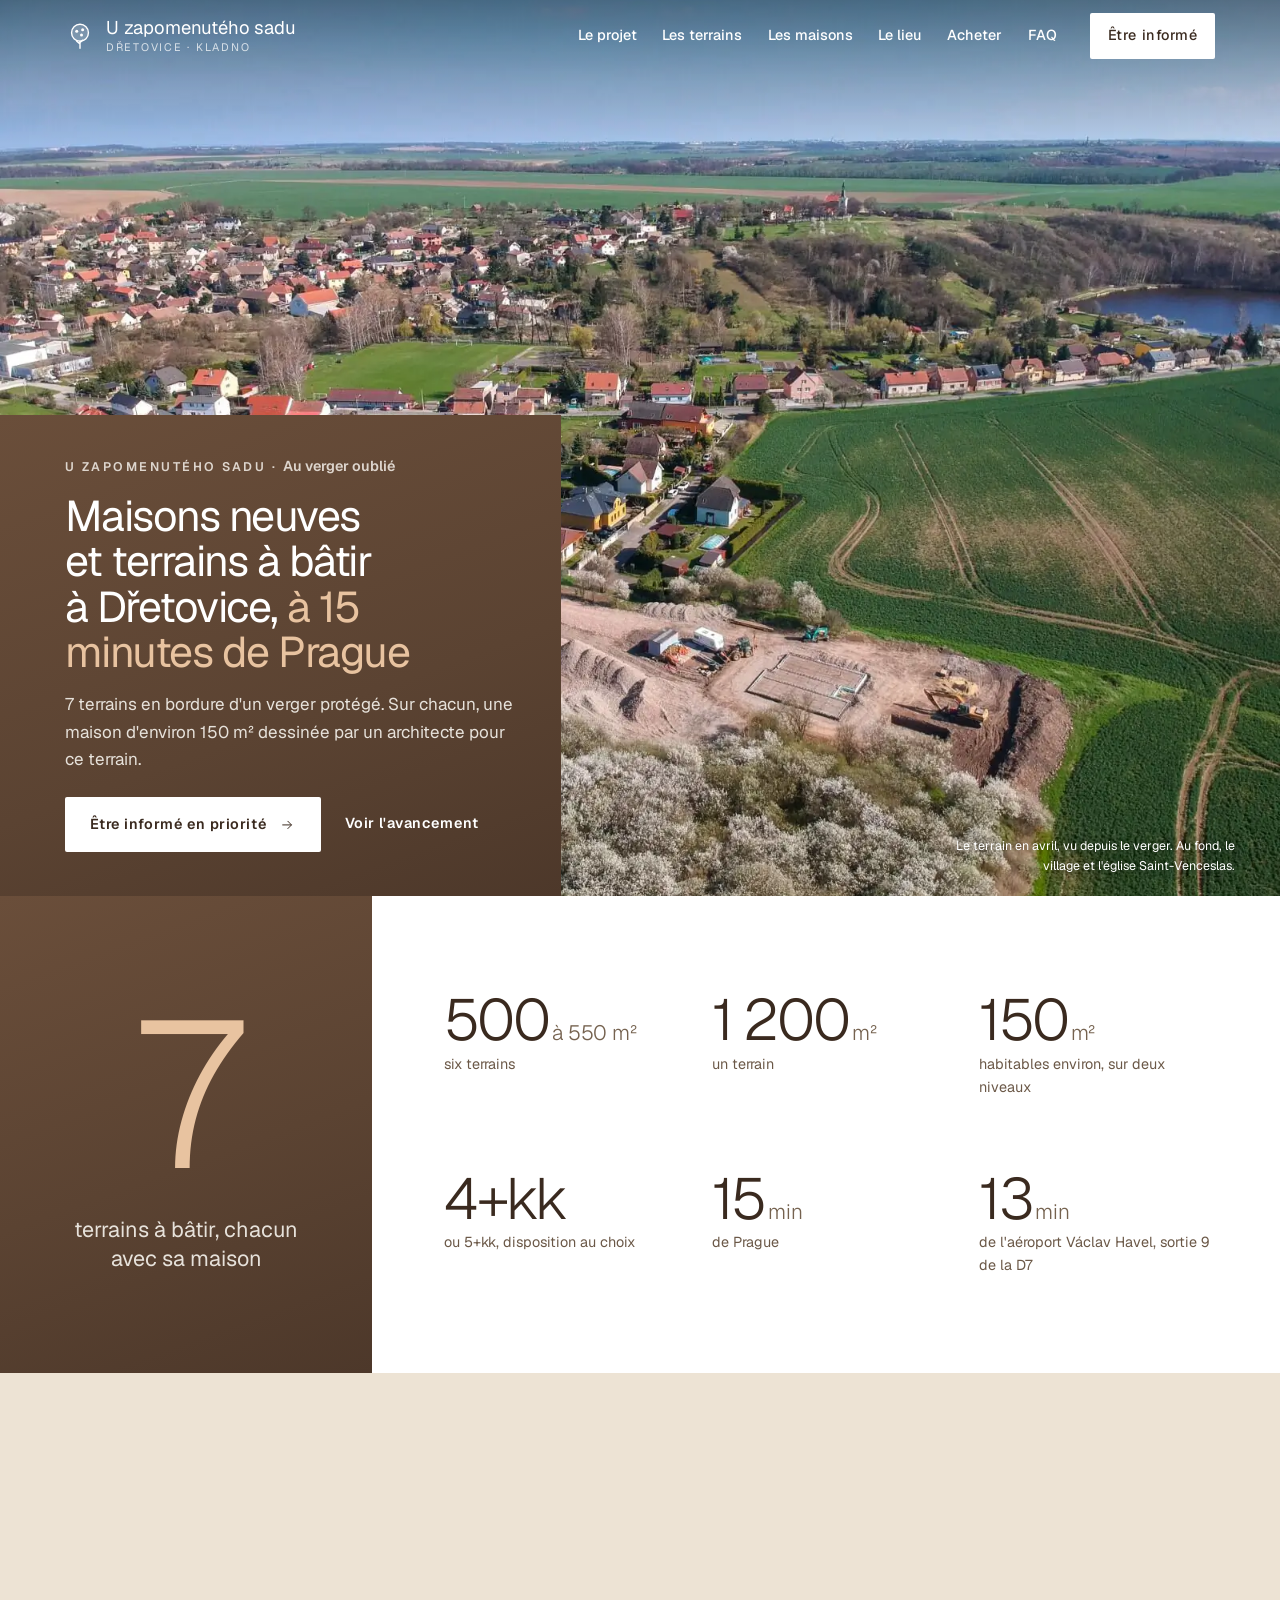
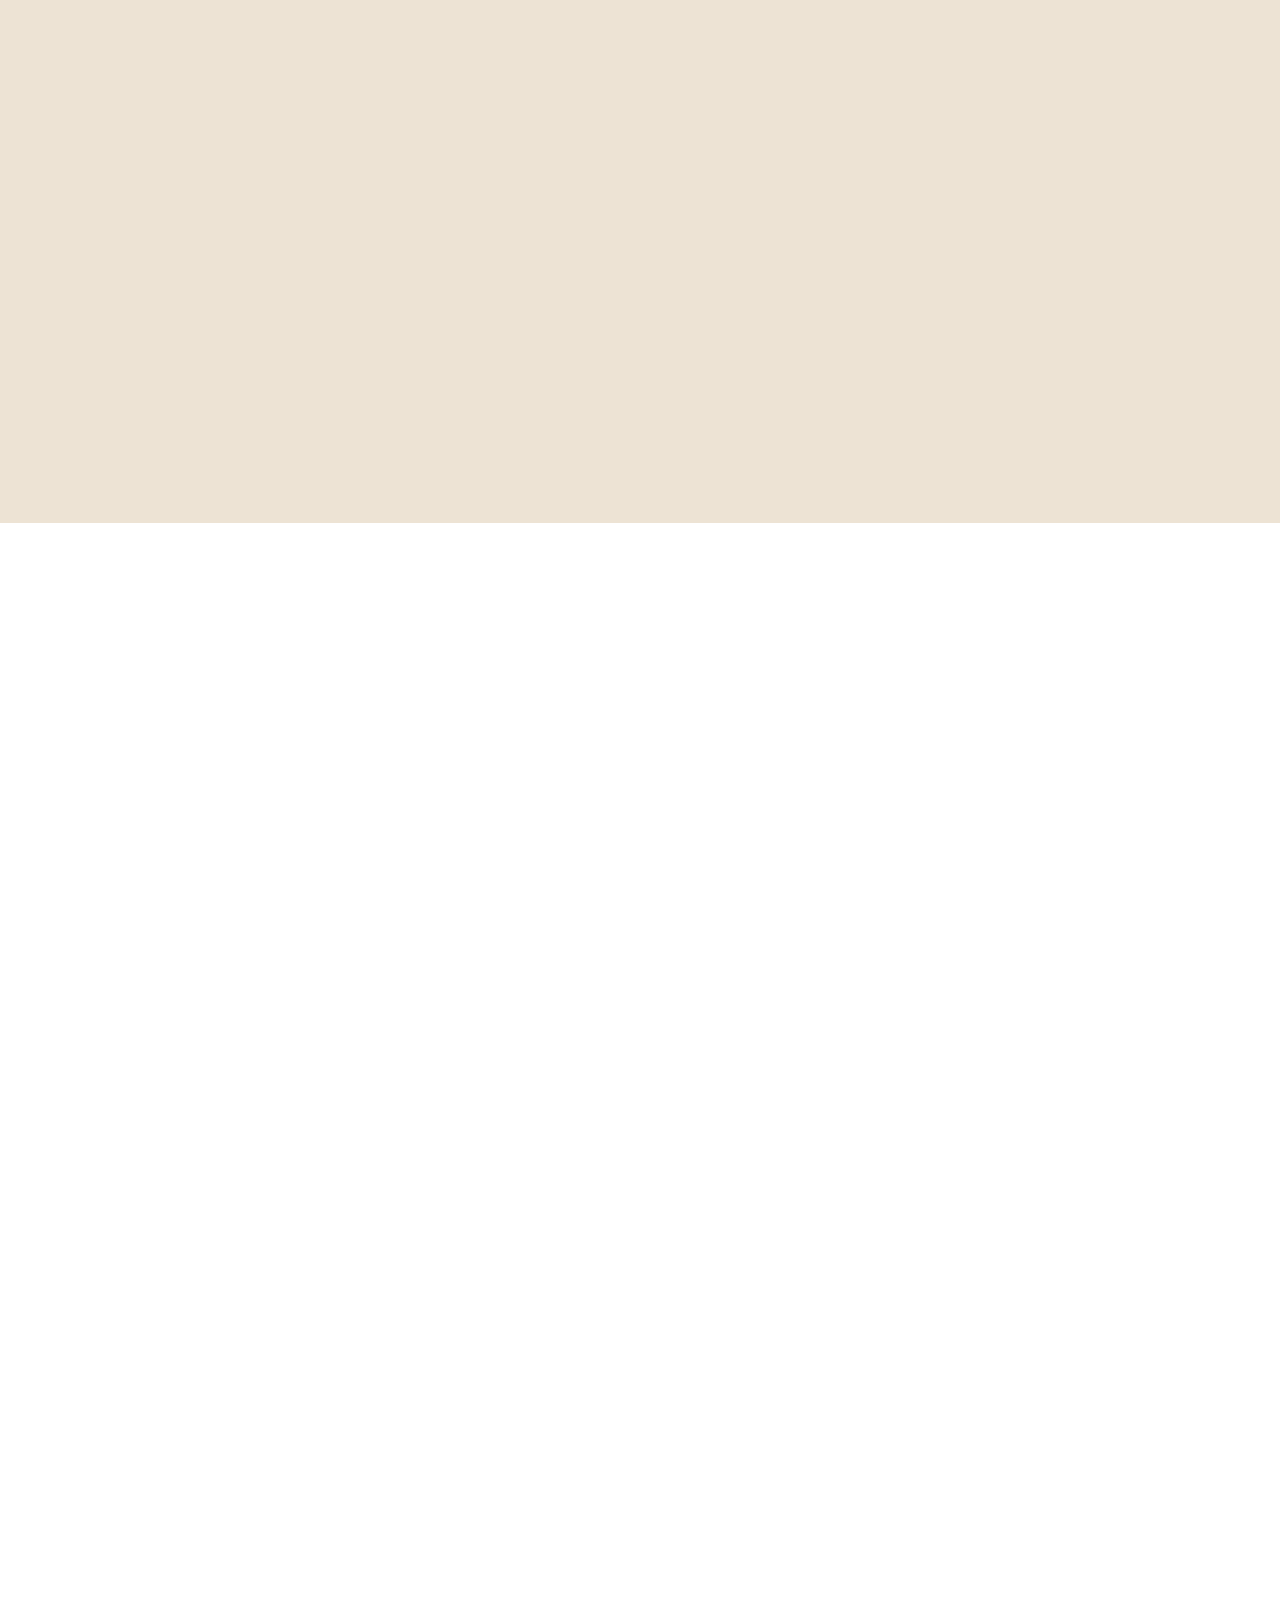
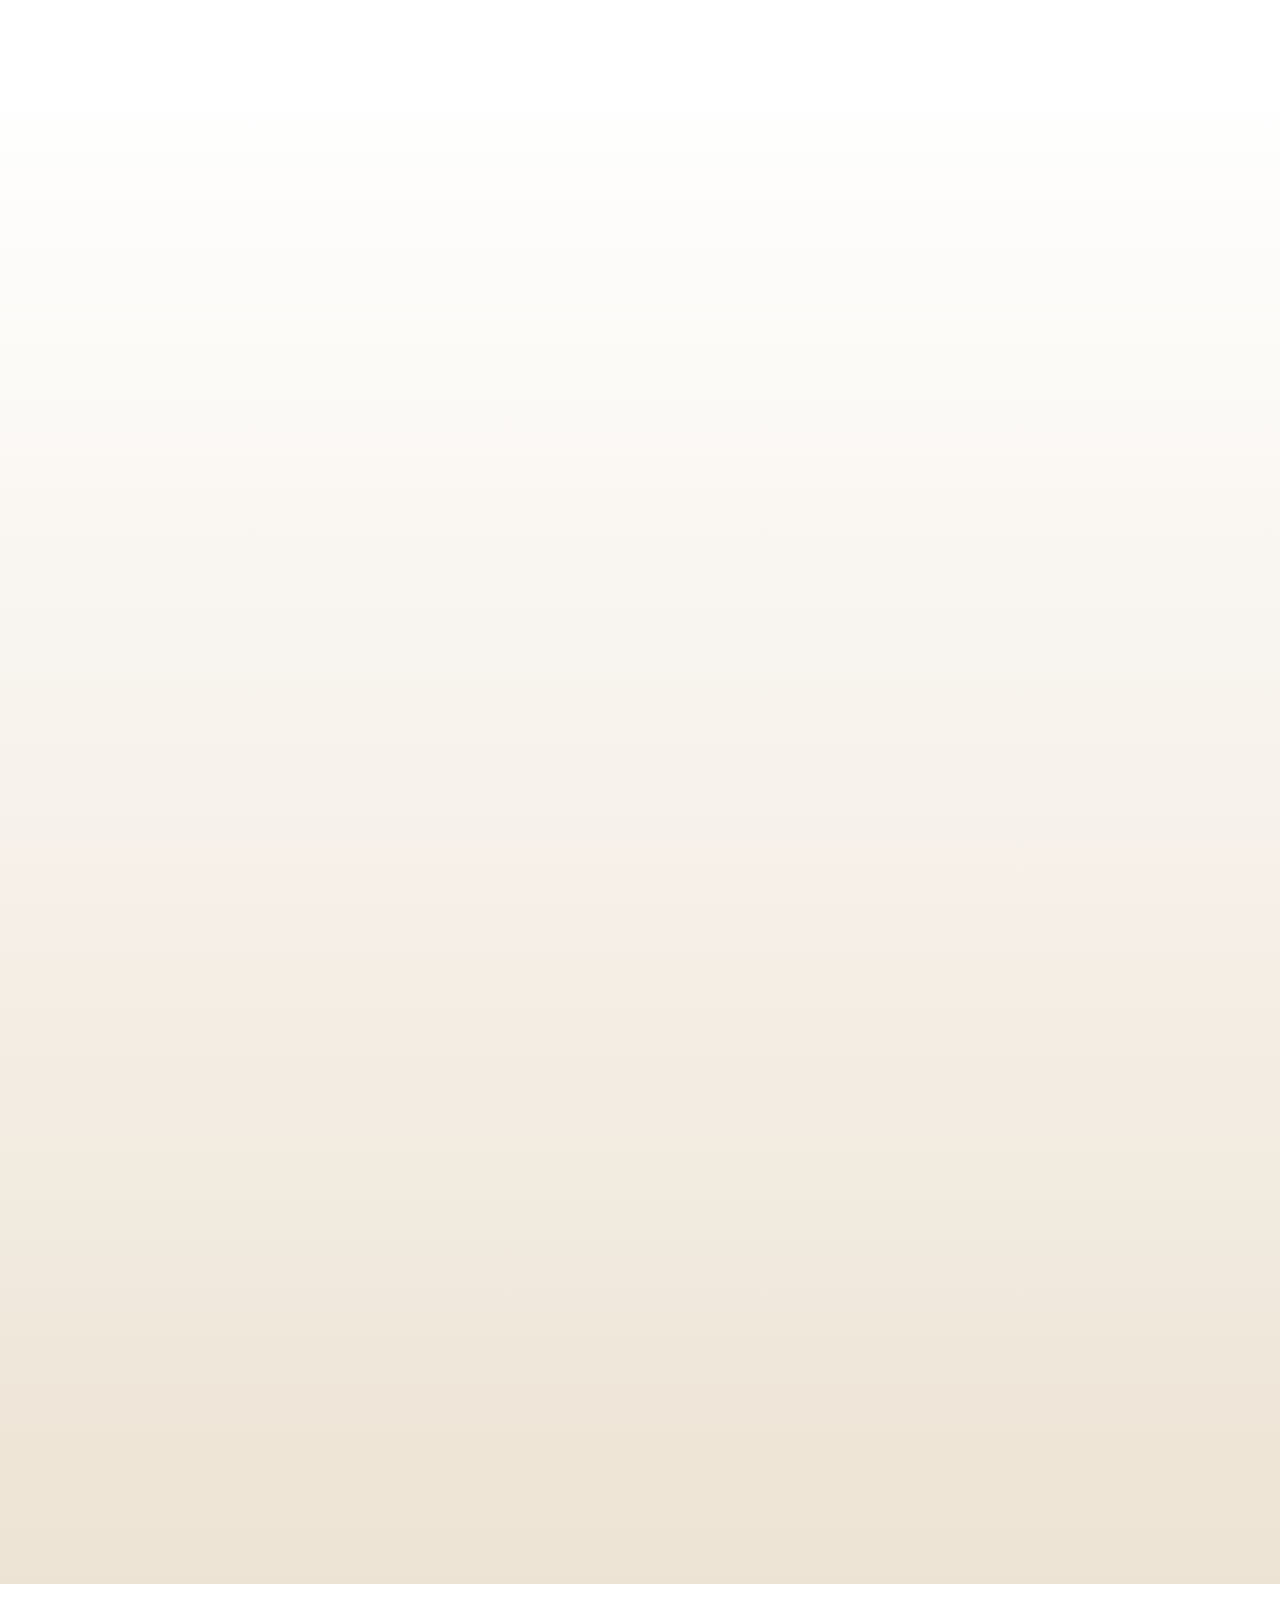
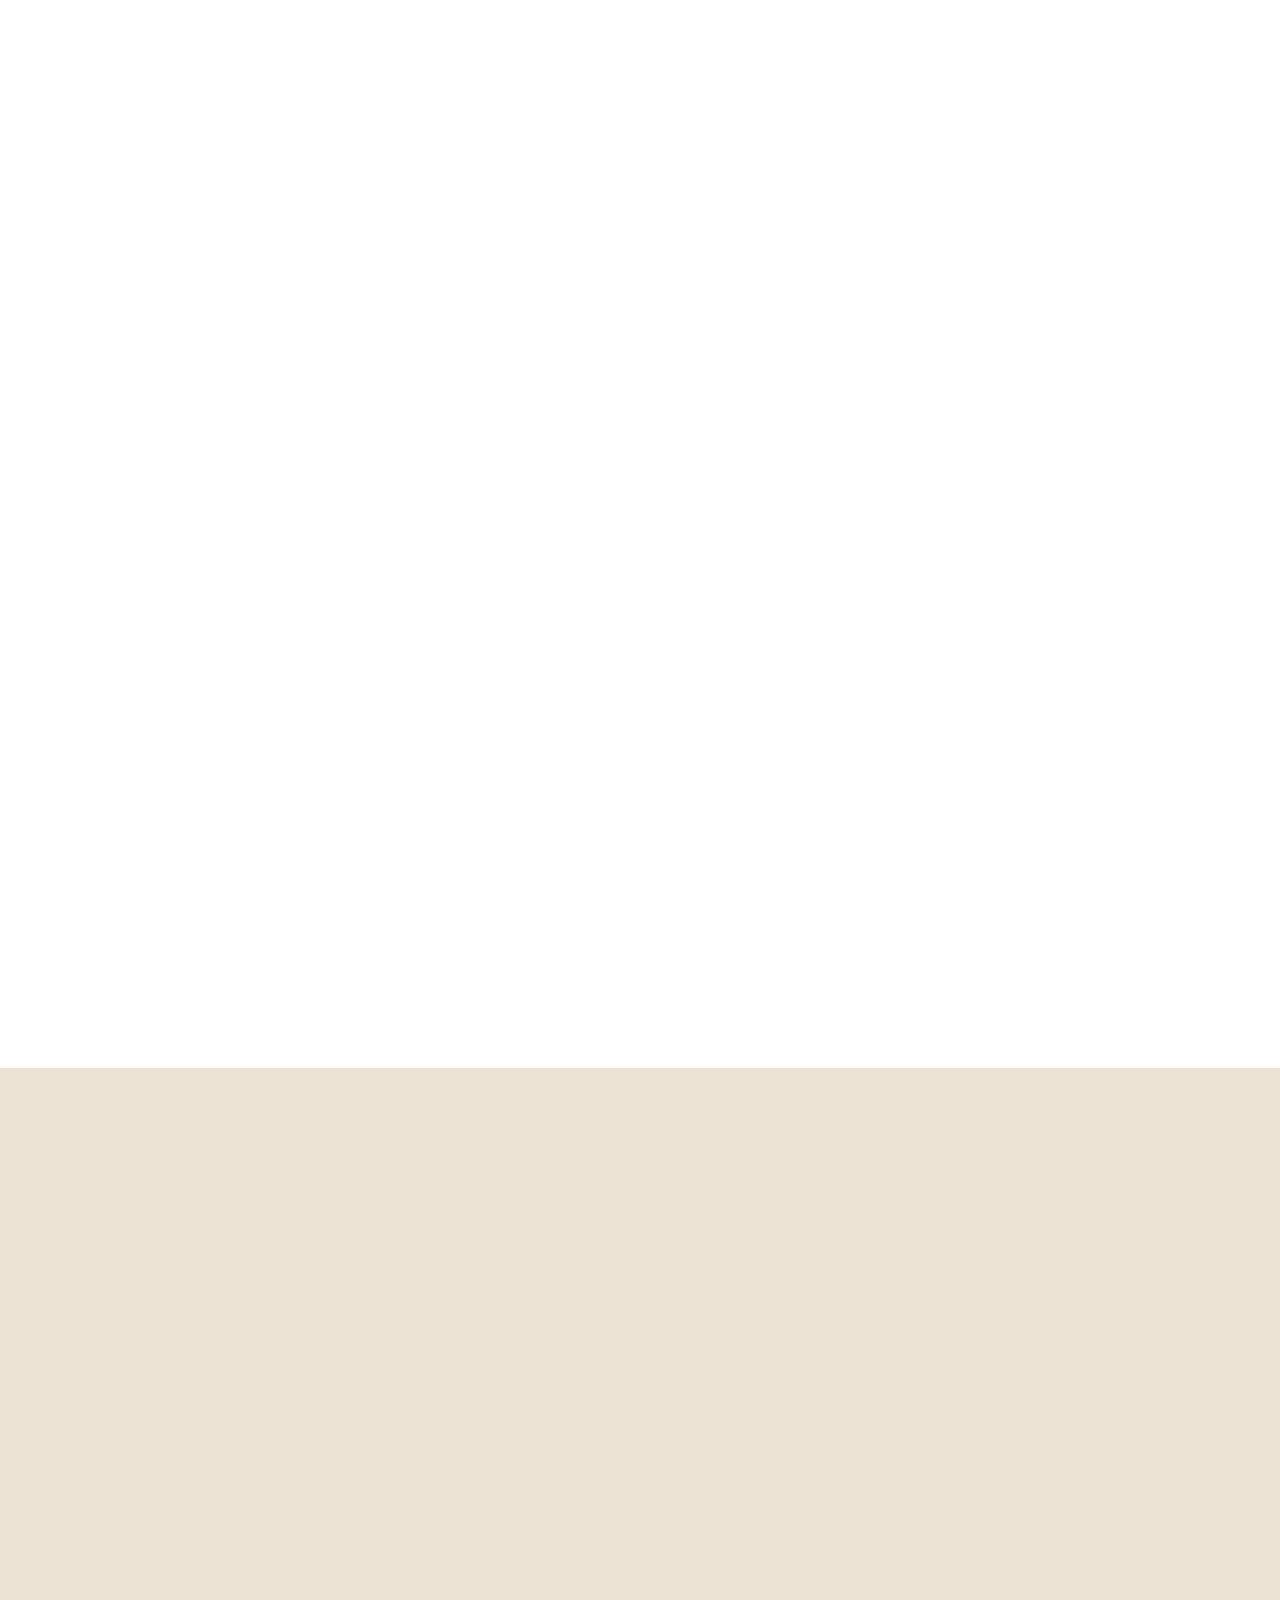
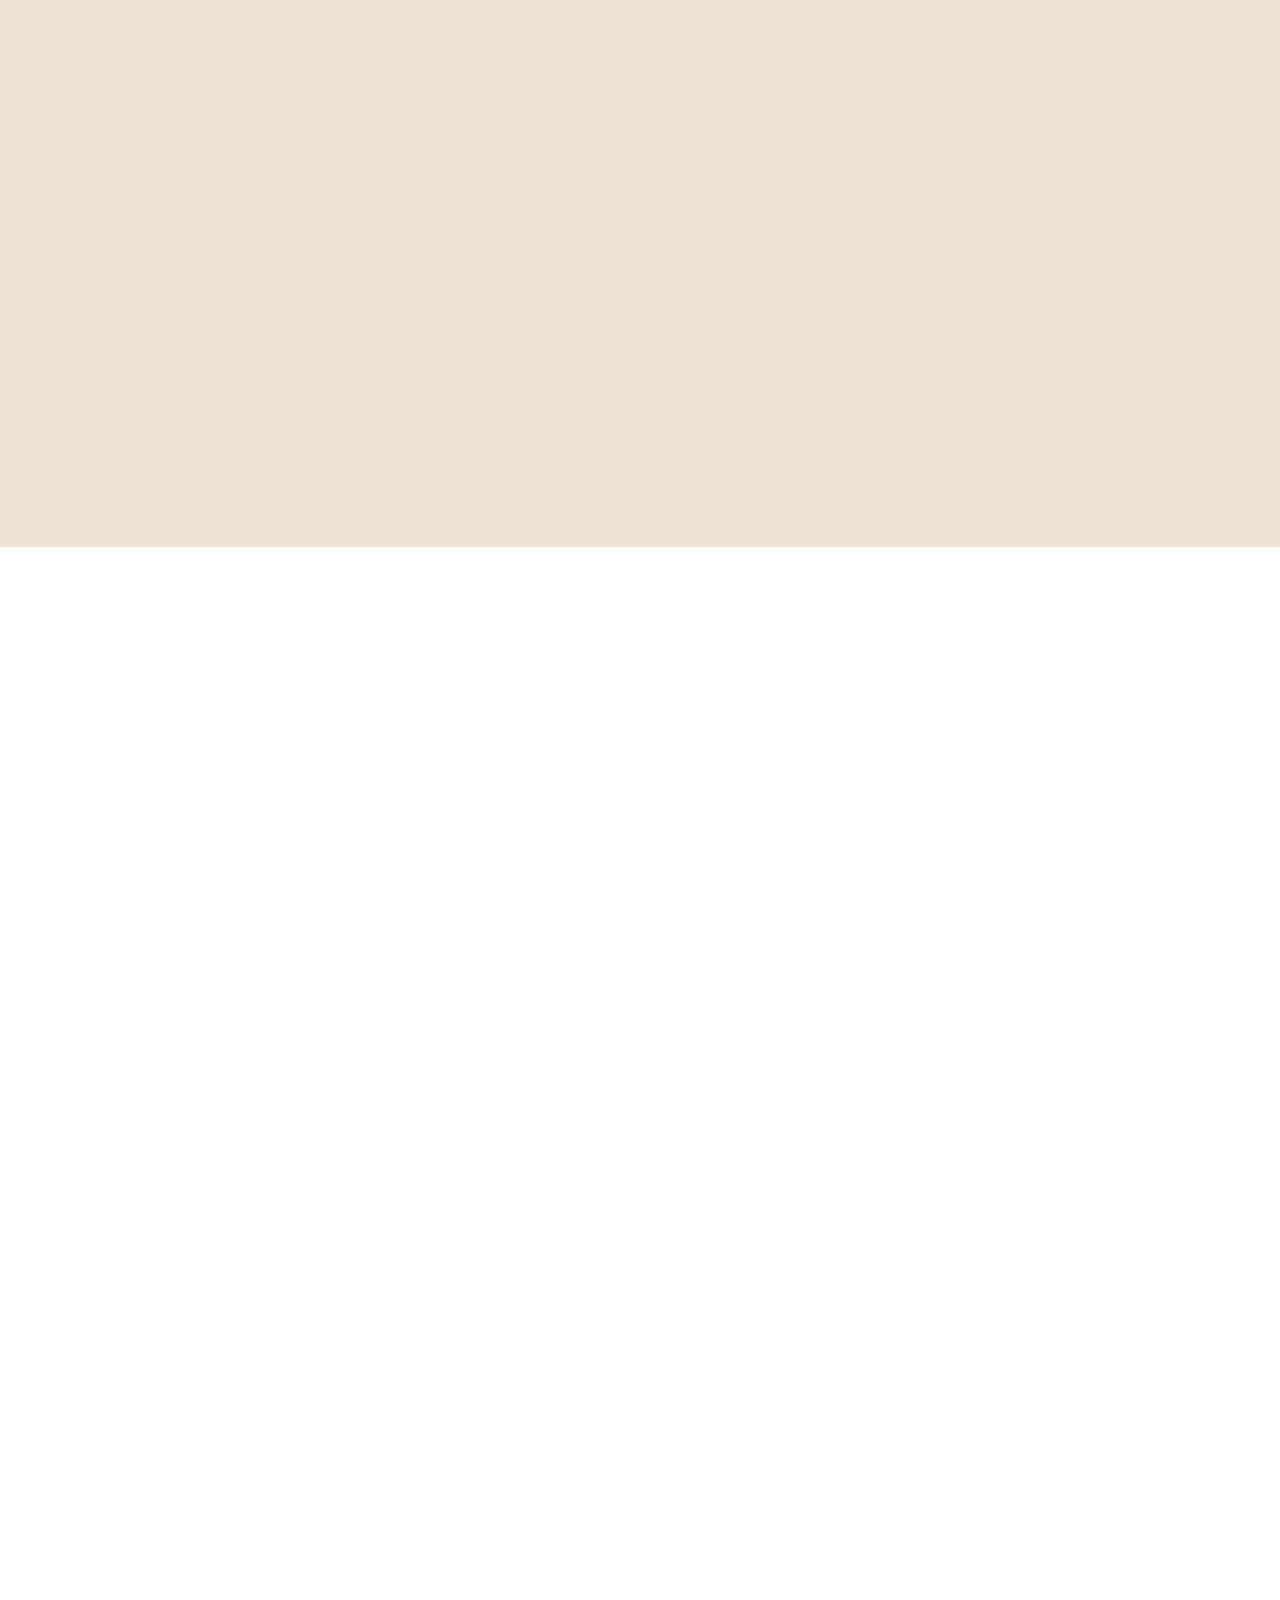
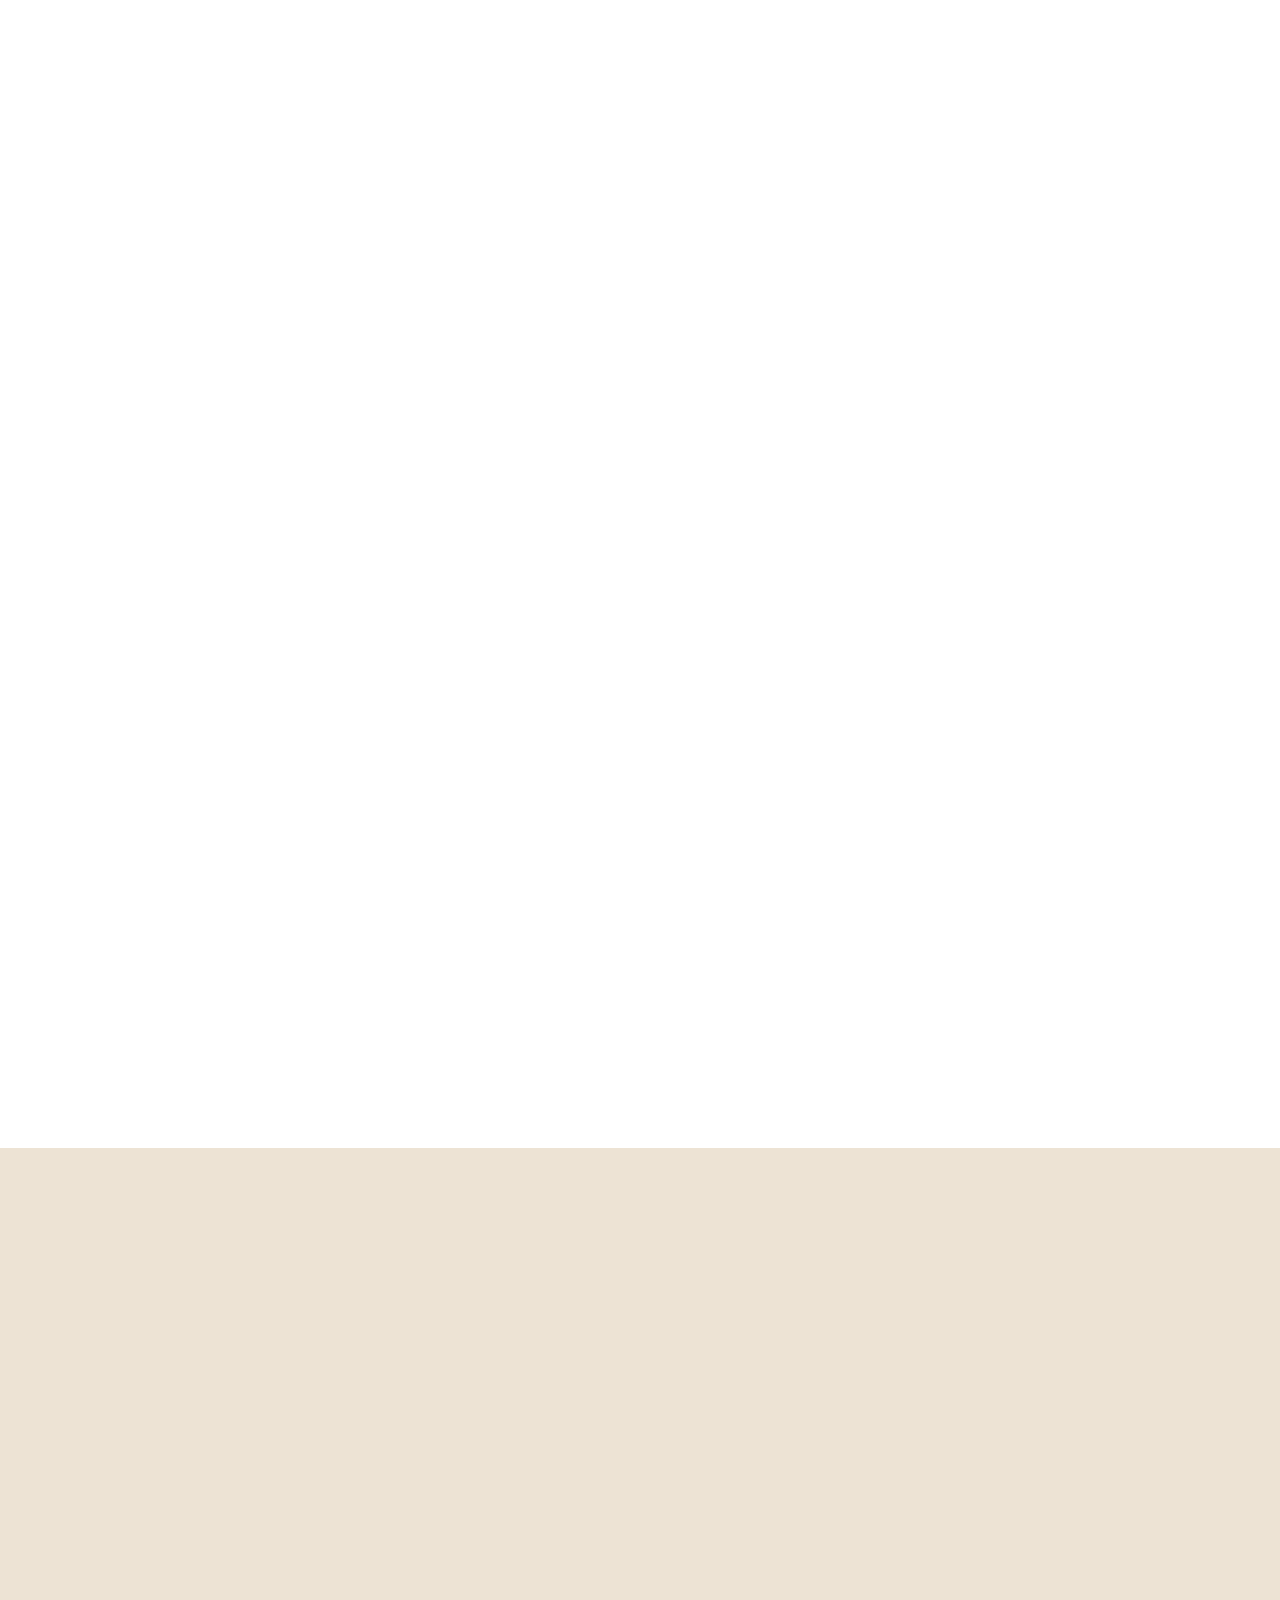
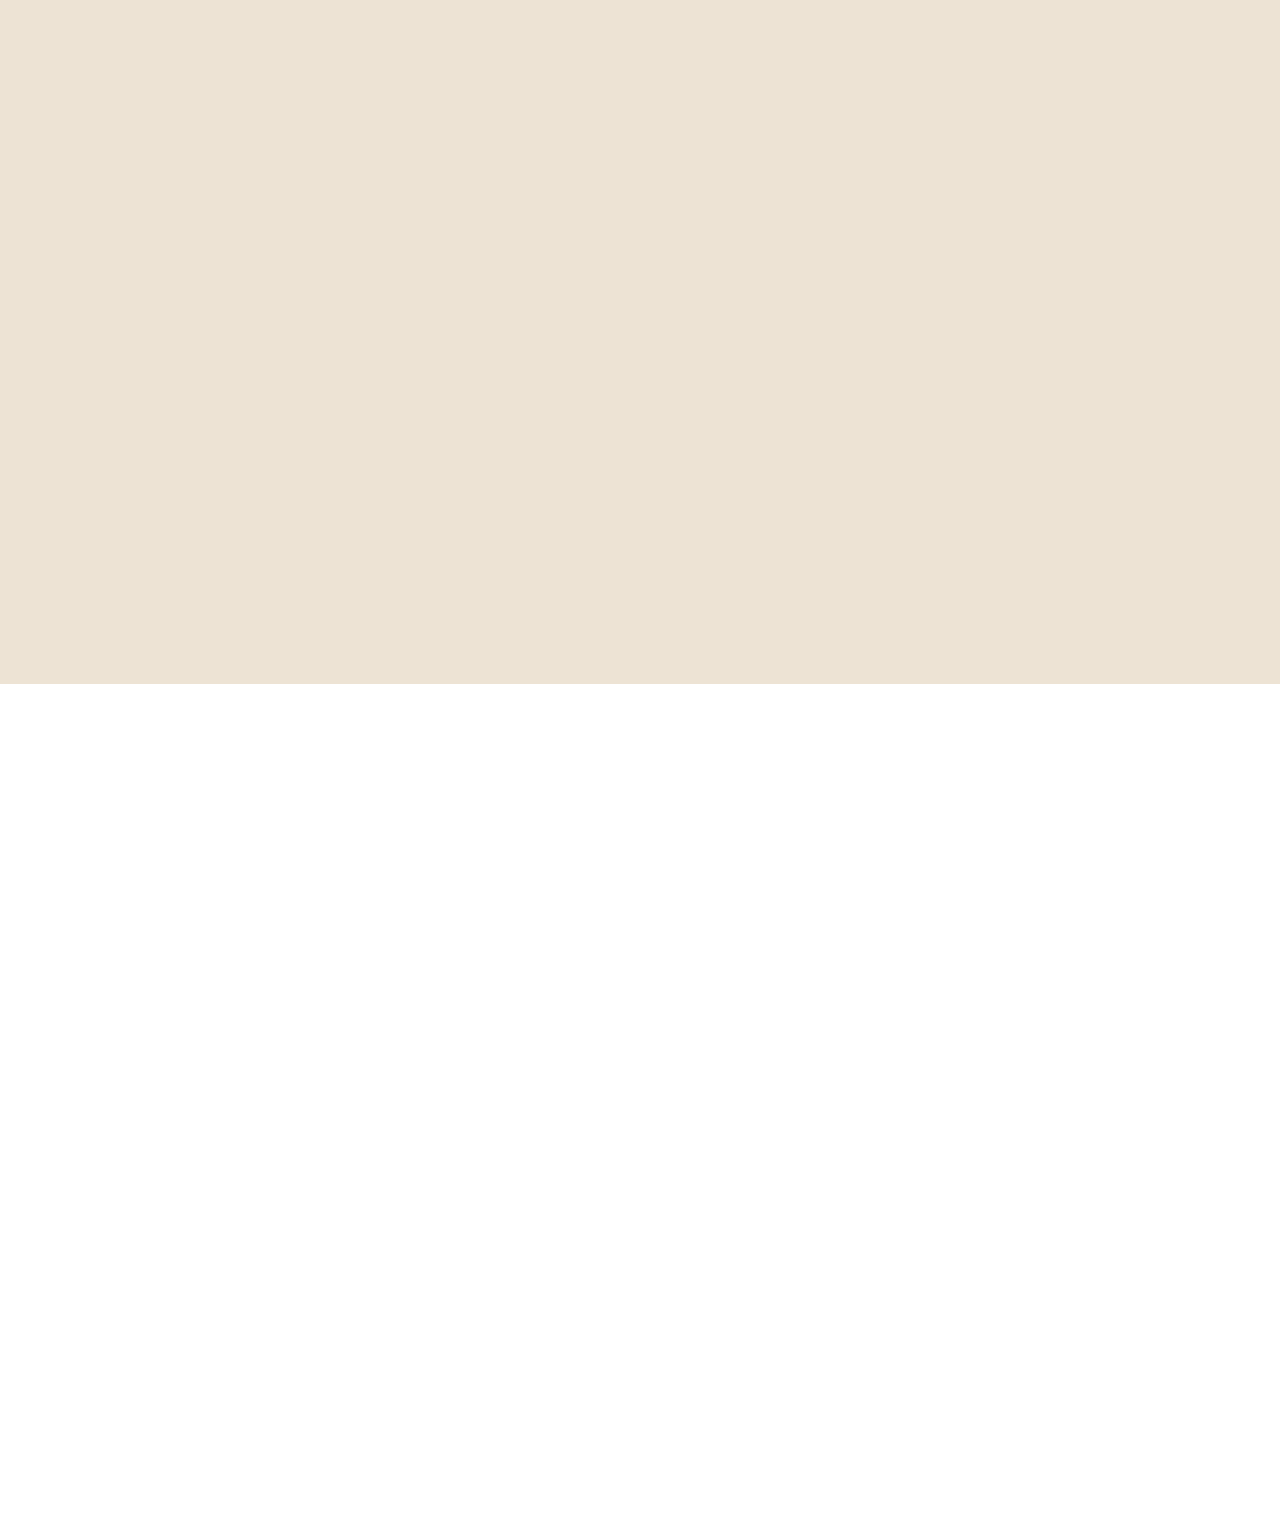
==== commit c7bac8d6: "Hero : bloc texte brun lisible sur photo sans voile, carte Mapy.com affichée directement, page de co" ====
--- a/index.html
+++ b/index.html
@@ -30,7 +30,7 @@
     <link rel="preload" as="image" type="image/webp"
           imagesrcset="assets/images/dretovice-verger-fleuri-village-eglise-640.webp 640w, assets/images/dretovice-verger-fleuri-village-eglise-1024.webp 1024w, assets/images/dretovice-verger-fleuri-village-eglise-1600.webp 1600w"
           imagesizes="100vw" fetchpriority="high">
-    <link rel="stylesheet" href="css/style.css?v=20261016a">
+    <link rel="stylesheet" href="css/style.css?v=20261016c">
     <script>document.documentElement.classList.add('js');</script>
 
     <script type="application/ld+json">
@@ -154,14 +154,16 @@
                      width="1600" height="1200" fetchpriority="high"
                      alt="Vue aérienne en avril : le verger de mirabelliers en fleurs au premier plan, le terrain en cours de viabilisation, puis le village de Dřetovice et l'église Saint-Venceslas sur la colline">
             </picture>
-            <div class="wrap hero__content">
-                <p class="hero__kicker">U zapomenutého sadu · <em>Au verger oublié</em></p>
-                <h1 id="titre-principal">Maisons neuves et terrains à bâtir à Dřetovice, <em>à 15 minutes de Prague</em></h1>
-                <p class="hero__sub">7 terrains en bordure d'un verger protégé. Sur chacun, une maison d'environ 150&nbsp;m² dessinée par un architecte pour ce terrain.</p>
-                <div class="hero__actions">
-                    <a class="btn btn--light" href="#contact">Être informé en priorité
-                        <svg viewBox="0 0 24 24" fill="none" stroke="currentColor" stroke-width="1.5" aria-hidden="true"><path d="M5 12h14M13 6l6 6-6 6"/></svg></a>
-                    <a class="link-arrow" href="#avancement">Voir l'avancement</a>
+            <div class="wrap hero__inner">
+                <div class="hero__card">
+                    <p class="hero__kicker">U zapomenutého sadu · <em>Au verger oublié</em></p>
+                    <h1 id="titre-principal">Maisons neuves et terrains à bâtir à Dřetovice, <em>à 15 minutes de Prague</em></h1>
+                    <p class="hero__sub">7 terrains en bordure d'un verger protégé. Sur chacun, une maison d'environ 150&nbsp;m² dessinée par un architecte pour ce terrain.</p>
+                    <div class="hero__actions">
+                        <a class="btn btn--light" href="#contact">Être informé en priorité
+                            <svg viewBox="0 0 24 24" fill="none" stroke="currentColor" stroke-width="1.5" aria-hidden="true"><path d="M5 12h14M13 6l6 6-6 6"/></svg></a>
+                        <a class="link-arrow" href="#avancement">Voir l'avancement</a>
+                    </div>
                 </div>
             </div>
             <p class="hero__caption">Le terrain en avril, vu depuis le verger. Au fond, le village et l'église Saint-Venceslas.</p>
@@ -457,15 +459,9 @@
                     </div>
 
                     <div class="reveal">
-                        <div class="map-facade" id="map">
-                            <svg class="map-facade__bg" viewBox="0 0 600 500" preserveAspectRatio="xMidYMid slice" aria-hidden="true"><g fill="none" stroke="#c9ad8f" stroke-width="1.2"><path d="M-20 380 C 120 330 220 360 330 300 S 520 220 640 240"/><path d="M-20 140 C 90 170 200 120 300 160 S 470 210 640 150" stroke-dasharray="2 7"/><path d="M180 -20 C 200 120 260 200 300 260 S 330 420 360 540"/><path d="M420 -20 C 410 80 450 160 520 200"/></g><g fill="#dfe6cf"><circle cx="270" cy="215" r="34"/><circle cx="318" cy="205" r="26"/></g></svg>
-                            <div class="map-facade__inner">
-                                <svg class="map-pin" viewBox="0 0 24 24" aria-hidden="true"><path d="M12 22s7-6.2 7-12a7 7 0 1 0-14 0c0 5.8 7 12 7 12z"/><circle cx="12" cy="10" r="2.5"/></svg>
-                                <p class="map-facade__coords">50,1842° N · 14,2033° E</p>
-                                <p>Dřetovice, district de Kladno. La carte est chargée depuis Mapy.com après votre clic.</p>
-                                <button class="btn btn--light" type="button" id="map-load"
-                                        data-src="https://mapy.com/fr/zakladni?source=coor&amp;id=14.2032643%2C50.1841793&amp;x=14.2032643&amp;y=50.1841793&amp;z=15&amp;frame=1">Afficher la carte</button>
-                            </div>
+                        <div class="map-embed" id="map">
+                            <iframe src="https://mapy.com/fr/zakladni?source=coor&amp;id=14.2032643%2C50.1841793&amp;x=14.2032643&amp;y=50.1841793&amp;z=15&amp;frame=1"
+                                    title="Carte Mapy.com : emplacement du projet à Dřetovice" loading="lazy" referrerpolicy="strict-origin-when-cross-origin"></iframe>
                         </div>
                         <div class="map-links">
                             <a class="link-arrow" href="https://mapy.com/s/nogukezeka" target="_blank" rel="noopener">Ouvrir dans Mapy.com</a>
@@ -755,6 +751,6 @@
         </div>
     </footer>
 
-    <script src="js/main.js?v=20261016a" defer></script>
+    <script src="js/main.js?v=20261016c" defer></script>
 </body>
 </html>
--- a/css/style.css
+++ b/css/style.css
@@ -61,7 +61,7 @@
     --fs-lg: clamp(1.15rem, 1rem + 0.5vw, 1.35rem);
     --fs-h3: clamp(1.3rem, 1.1rem + 0.8vw, 1.7rem);
     --fs-h2: clamp(2rem, 1.4rem + 2.6vw, 3.6rem);
-    --fs-h1: clamp(2rem, 1.4rem + 2.2vw, 3.4rem);
+    --fs-h1: clamp(1.9rem, 1.4rem + 1.6vw, 2.9rem);
     --fs-display: clamp(4rem, 2.5rem + 7vw, 9.5rem);
 
     /* Espacements */
@@ -228,34 +228,40 @@
 /* Rendu différé des sections hors écran (performance) */
 main > section:not(.hero):not(.figures) { content-visibility: auto; contain-intrinsic-size: auto 1100px; }
 
-/* ---------- 1. Hero ---------- */
-.hero { position: relative; min-height: min(100svh, 58rem); display: grid; align-items: end; color: var(--c-paper); isolation: isolate; }
-.hero__media, .hero__media img { position: absolute; inset: 0; width: 100%; height: 100%; object-fit: cover; z-index: -2; }
-.hero__media img { object-position: 40% 60%; }
-.hero::after {
-    content: ""; position: absolute; inset: 0; z-index: -1;
-    background:
-        linear-gradient(180deg, rgba(43, 30, 20, 0.45) 0%, rgba(43, 30, 20, 0) 22%),
-        linear-gradient(0deg, rgba(38, 26, 18, 0.82) 0%, rgba(38, 26, 18, 0.55) 26%, rgba(38, 26, 18, 0) 52%);
-}
-.hero__content { padding-block: 8rem clamp(2rem, 1.5rem + 2.5vw, 3.5rem); text-shadow: 0 1px 14px rgba(20, 12, 6, 0.45); }
-.hero__content .btn { text-shadow: none; }
-.hero__kicker { font-size: var(--fs-xs); font-weight: 600; letter-spacing: 0.2em; text-transform: uppercase; margin-bottom: var(--sp-3); opacity: 0.9; }
-.hero__kicker em { font-style: normal; font-family: var(--f-display); text-transform: none; letter-spacing: 0; font-size: 1.25em; opacity: 0.85; }
-.hero h1 { color: var(--c-paper); font-size: var(--fs-h1); font-weight: 400; max-width: 20ch; }
-.hero h1 em { font-style: normal; color: #ecd2b8; }
-.hero__sub { margin-top: var(--sp-2); font-size: var(--fs-base); max-width: 30rem; color: rgba(251, 248, 243, 0.92); }
+/* ---------- 1. Hero ----------
+   Photo pleine largeur sans voile. Le texte est dans un bloc brun plein, posé en bas à gauche :
+   lisible à coup sûr, et le paysage reste visible. */
+.hero { position: relative; color: var(--c-paper); isolation: isolate; display: grid; }
+.hero__media { position: relative; display: block; height: 62svh; min-height: 22rem; }
+.hero__media img { position: absolute; inset: 0; width: 100%; height: 100%; object-fit: cover; object-position: 45% 55%; }
+.hero::before {
+    content: ""; position: absolute; inset: 0 0 auto 0; height: 9rem; z-index: 1; pointer-events: none;
+    background: linear-gradient(180deg, rgba(38, 26, 18, 0.5) 0%, rgba(38, 26, 18, 0) 100%);
+}
+.hero__inner { position: relative; z-index: 2; padding-inline: 0; }
+.hero__card {
+    background: linear-gradient(160deg, #6a4e3a 0%, var(--c-earth) 60%, #4d382a 100%);
+    padding: clamp(1.75rem, 1.2rem + 2.5vw, 3rem) var(--gutter);
+}
+.hero__kicker { font-size: var(--fs-xs); font-weight: 600; letter-spacing: 0.2em; text-transform: uppercase; margin-bottom: var(--sp-2); color: rgba(251, 248, 243, 0.8); }
+.hero__kicker em { font-style: normal; text-transform: none; letter-spacing: 0; font-size: 1.15em; }
+.hero h1 { color: var(--c-paper); font-size: var(--fs-h1); font-weight: 400; }
+.hero h1 em { font-style: normal; color: #e8c3a0; }
+.hero__sub { margin-top: var(--sp-2); font-size: var(--fs-base); color: rgba(251, 248, 243, 0.88); }
 .hero__actions { display: flex; flex-wrap: wrap; align-items: center; gap: var(--sp-3); margin-top: var(--sp-3); }
 .hero__actions .link-arrow { color: var(--c-paper); }
-.status-pill {
-    display: inline-flex; align-items: center; gap: 0.6rem;
-    font-size: var(--fs-sm); font-weight: 600; letter-spacing: 0.02em;
-    background: rgba(43, 30, 20, 0.45);
-    padding: 0.45rem 0.9rem 0.45rem 0.7rem; border-radius: 99px; margin-top: var(--sp-4);
-}
-.status-pill i { width: 8px; height: 8px; border-radius: 50%; background: #a9c97a; box-shadow: 0 0 0 4px rgba(169, 201, 122, 0.25); }
-.hero__caption { position: absolute; right: var(--gutter); bottom: 1.2rem; font-size: var(--fs-xs); color: rgba(251, 248, 243, 0.75); max-width: 18rem; text-align: right; display: none; }
-@media (min-width: 960px) { .hero__caption { display: block; } }
+.hero__caption { position: absolute; right: var(--gutter); top: 5.5rem; z-index: 2; font-size: var(--fs-xs); color: #fff; max-width: 18rem; text-align: right; text-shadow: 0 1px 8px rgba(0, 0, 0, 0.55); display: none; }
+@media (min-width: 960px) {
+    .hero { display: block; }
+    .hero__media { height: min(100svh, 56rem); min-height: 38rem; }
+    /* Bloc collé au bord gauche : il se prolonge dans le panneau brun du « 7 » juste en dessous */
+    .hero__inner { position: absolute; left: 0; bottom: 0; width: auto; max-width: none; margin: 0; padding: 0; }
+    .hero__card {
+        width: calc(max(var(--gutter), (100vw - var(--max)) / 2 + var(--gutter)) + 31rem);
+        padding: 2.5rem 2.75rem 2.75rem max(var(--gutter), calc((100vw - var(--max)) / 2 + var(--gutter)));
+    }
+    .hero__caption { display: block; top: auto; bottom: 1.25rem; }
+}
 
 /* ---------- 2. Chiffres clés ---------- */
 /* Panneau brun à gauche (pleine hauteur, jusqu'au bord), chiffres à droite */
@@ -414,17 +420,12 @@
 .distances li { display: flex; align-items: baseline; justify-content: space-between; gap: var(--sp-2); padding: 0.55rem 0; }
 .distances li:nth-child(odd) { background: linear-gradient(90deg, rgba(227, 211, 189, 0.45), rgba(227, 211, 189, 0)); padding-inline: 0.75rem; margin-inline: -0.75rem; }
 .distances b { font-family: var(--f-display); font-weight: 400; font-size: 1.5rem; color: var(--c-ink); white-space: nowrap; }
-.map-facade { position: relative; min-height: 24rem; background: var(--g-dawn); display: grid; place-items: center; overflow: hidden; }
-.map-facade__bg { position: absolute; inset: 0; width: 100%; height: 100%; }
-.map-facade__inner { position: relative; z-index: 1; text-align: center; color: var(--c-earth); padding: var(--sp-4); }
-.map-pin { width: 2.6rem; height: 2.6rem; margin: 0 auto var(--sp-2); fill: none; stroke: var(--c-copper); stroke-width: 1.5; }
-.map-facade__coords { font-family: var(--f-display); font-size: 1.5rem !important; color: var(--c-ink); margin-bottom: 0.5rem !important; }
-.map-facade__inner p { margin: 0 auto var(--sp-3); font-size: var(--fs-sm); max-width: 22rem; }
-.map-facade iframe { position: absolute; inset: 0; width: 100%; height: 100%; border: 0; z-index: 2; }
+.map-embed { position: relative; min-height: 24rem; background: var(--c-mist); overflow: hidden; }
+.map-embed iframe { position: absolute; inset: 0; width: 100%; height: 100%; border: 0; }
 .map-links { margin-top: var(--sp-2); display: flex; gap: var(--sp-3); flex-wrap: wrap; }
 @media (min-width: 960px) {
     .access { grid-template-columns: 5fr 7fr; gap: var(--sp-6); align-items: stretch; }
-    .map-facade { min-height: 100%; }
+    .map-embed { min-height: 100%; }
 }
 
 /* ---------- 8. Vie quotidienne ---------- */
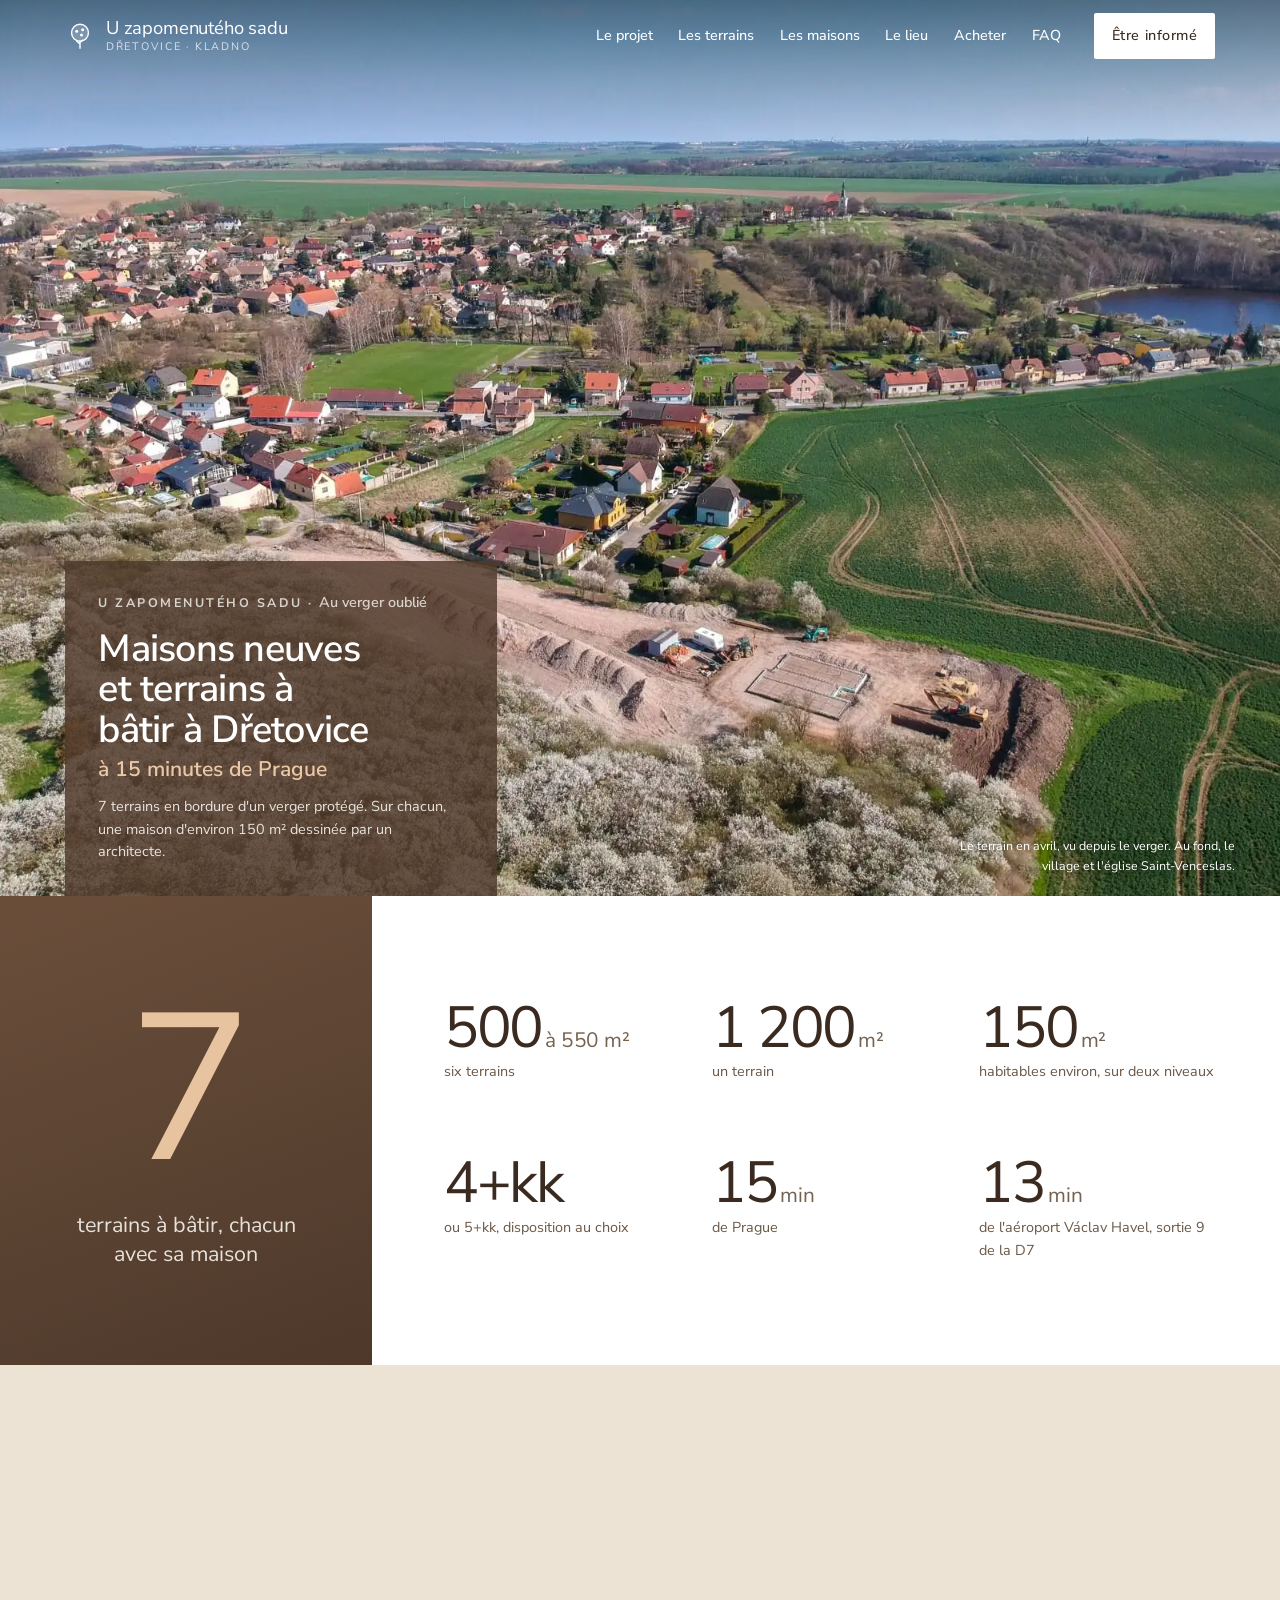
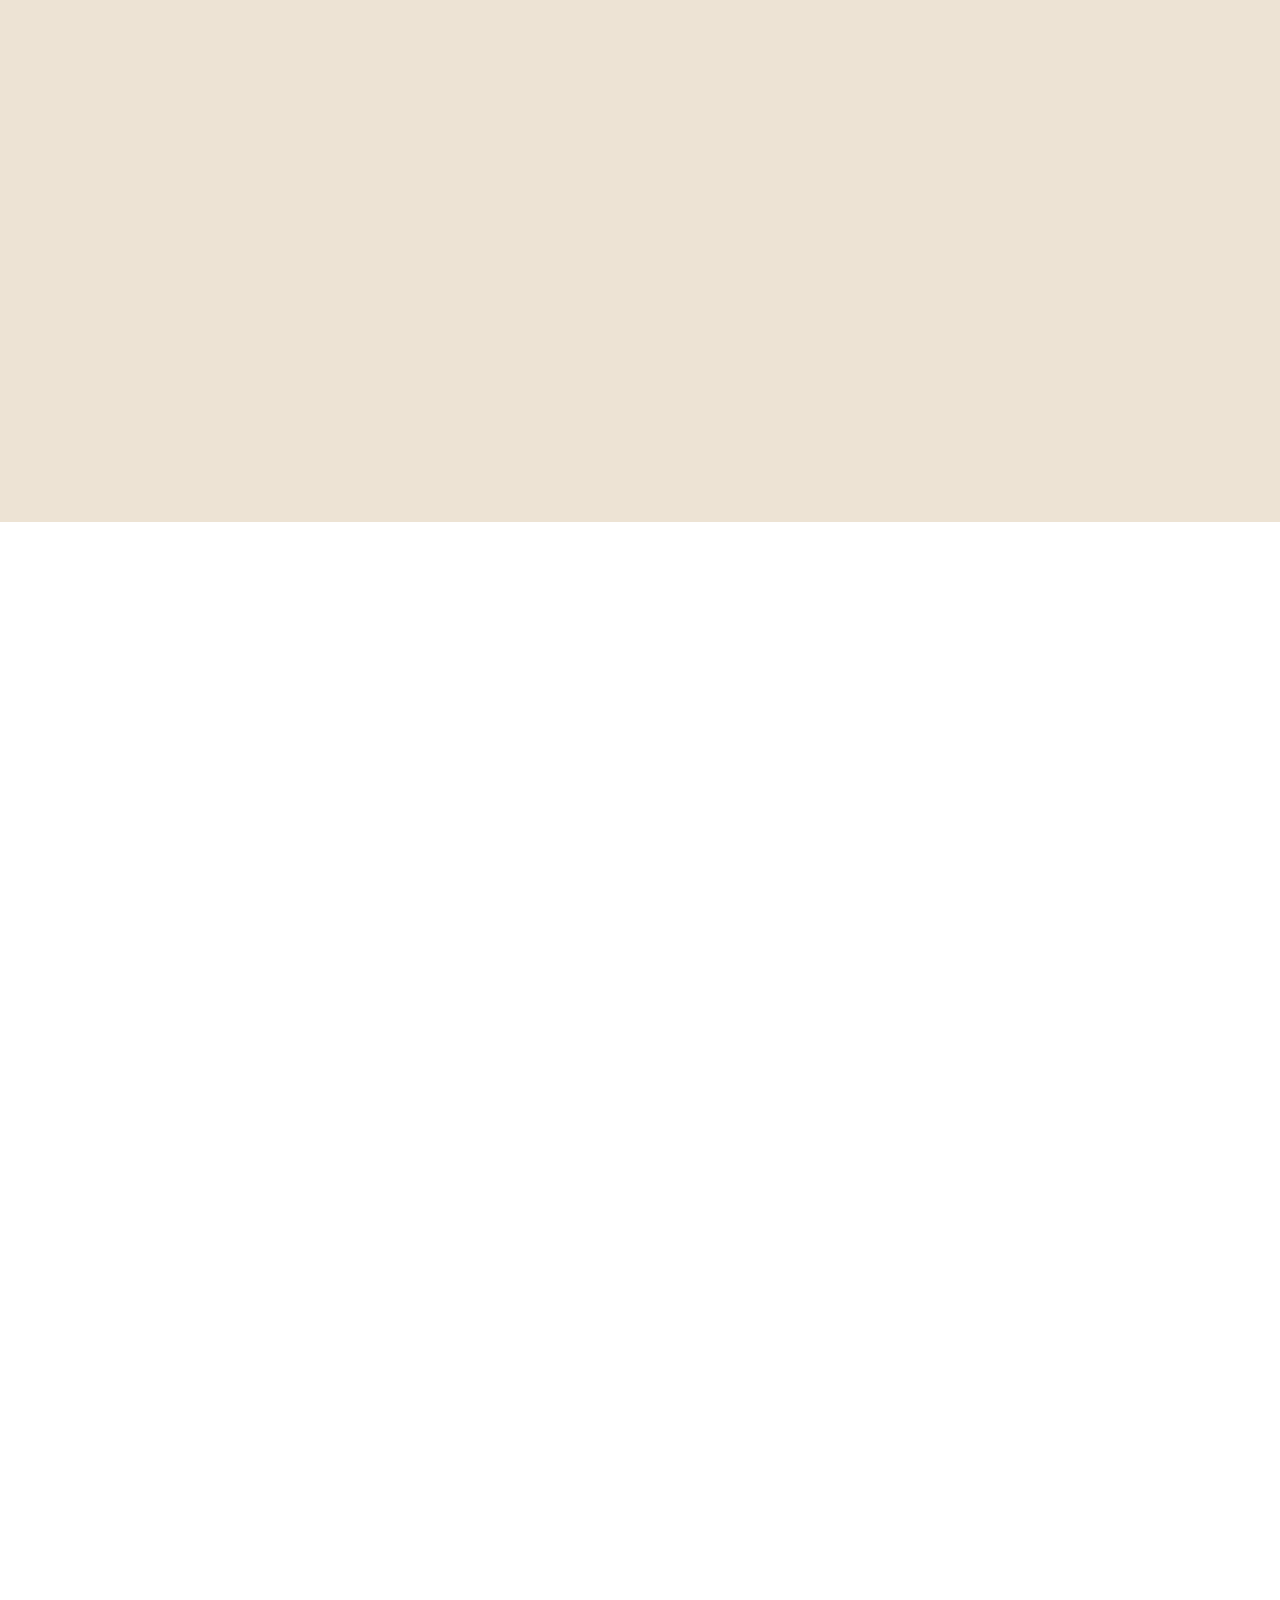
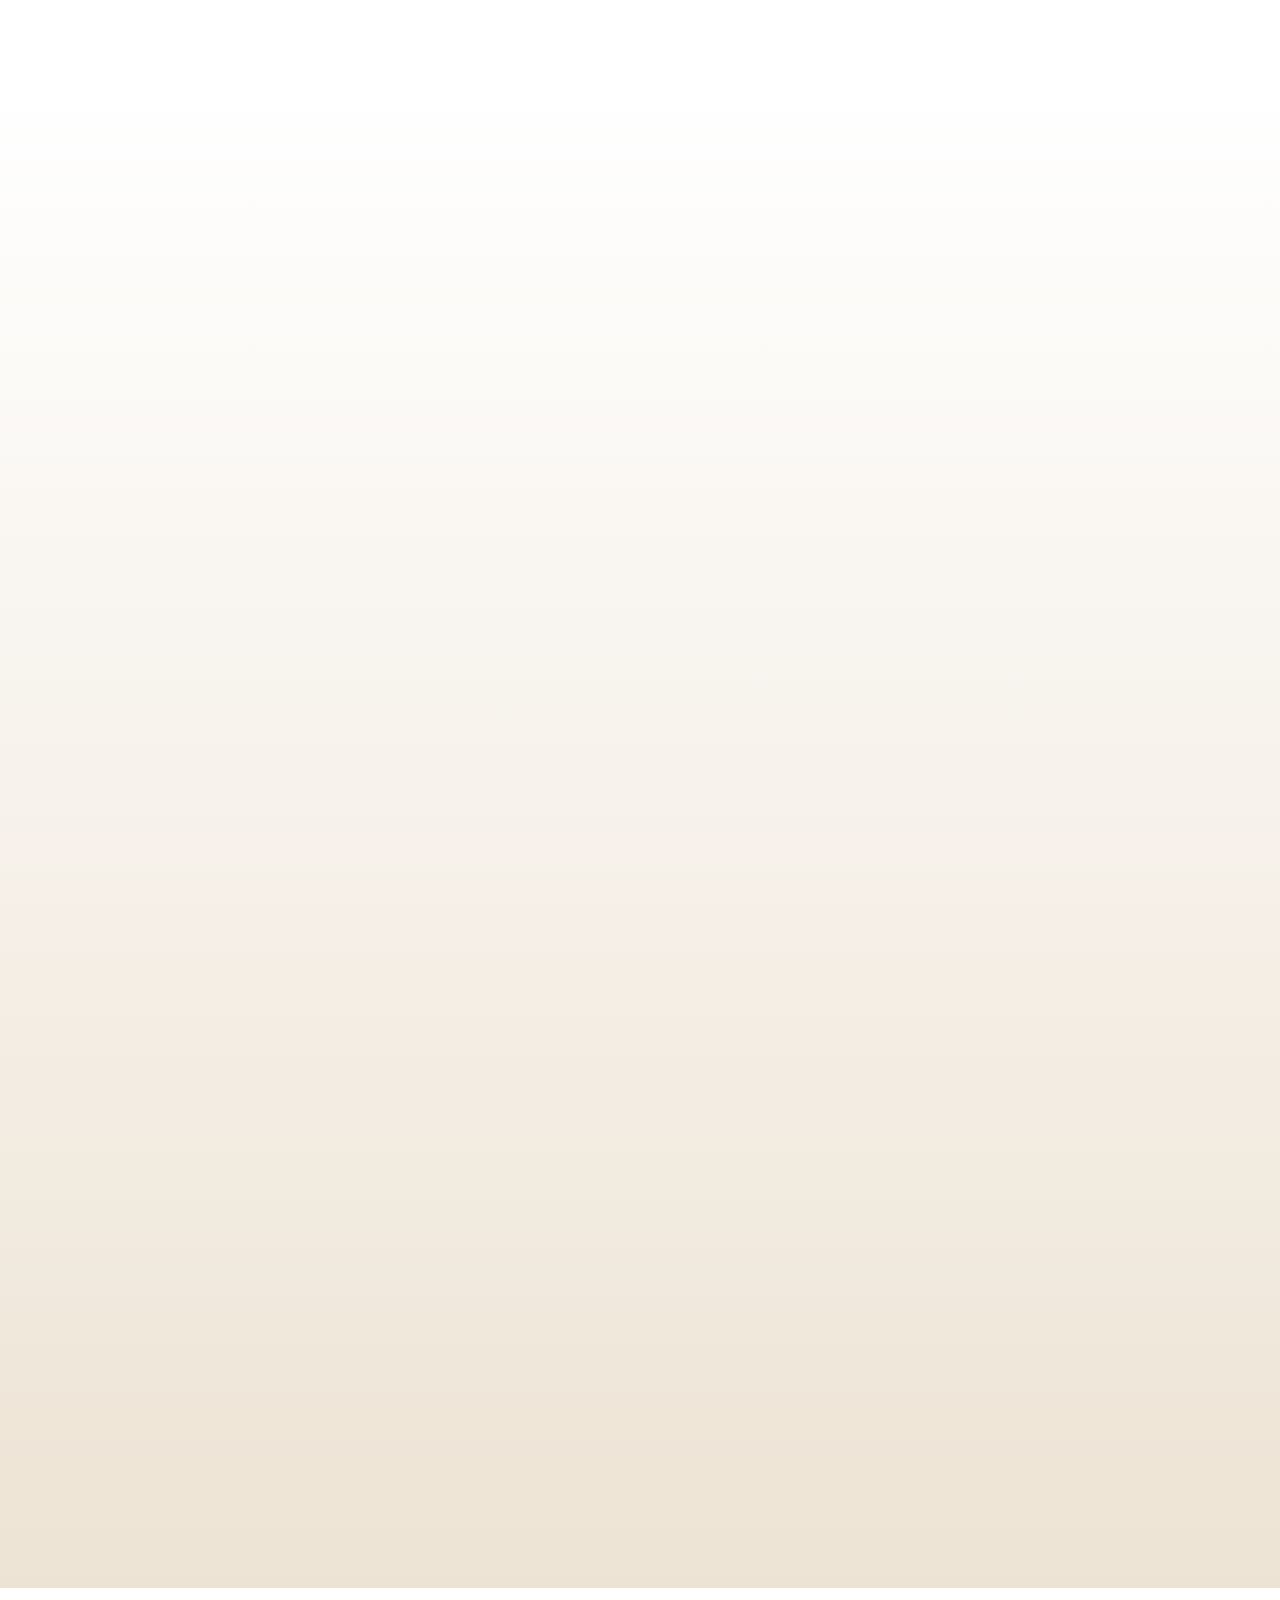
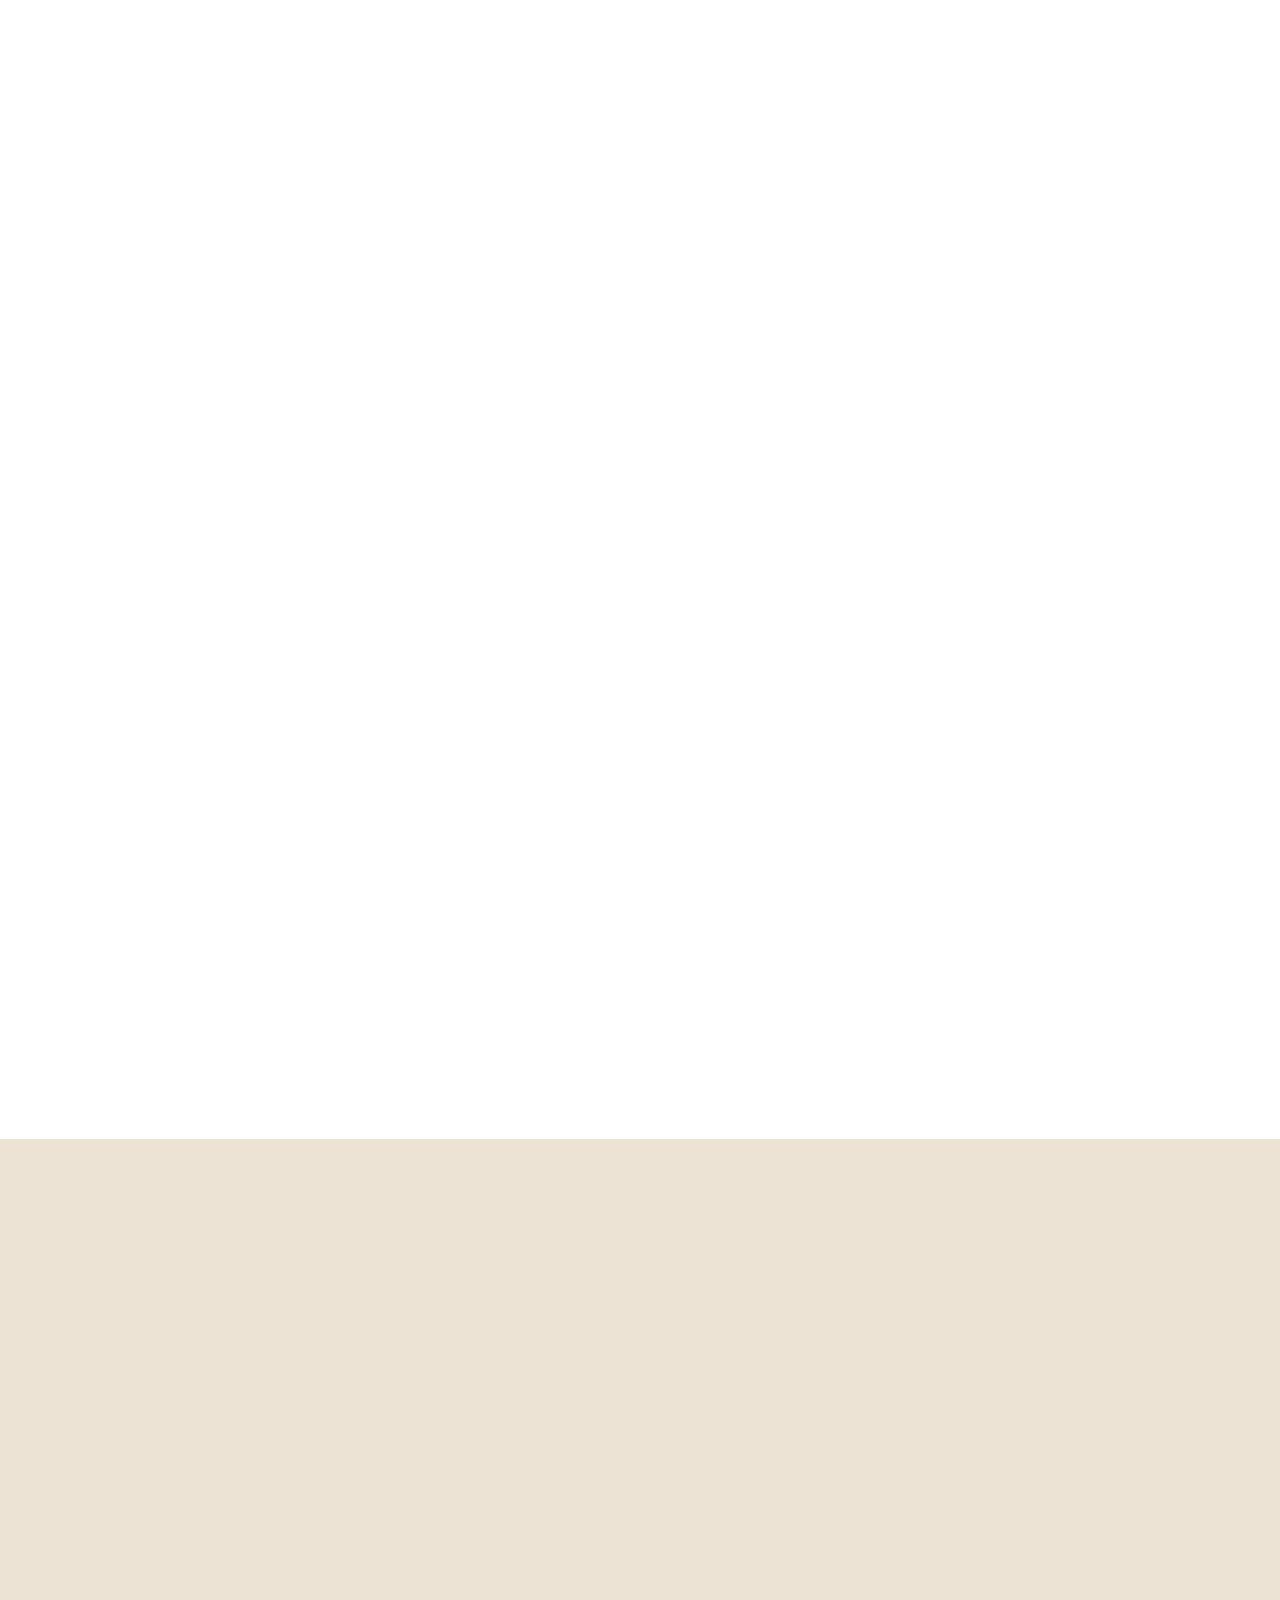
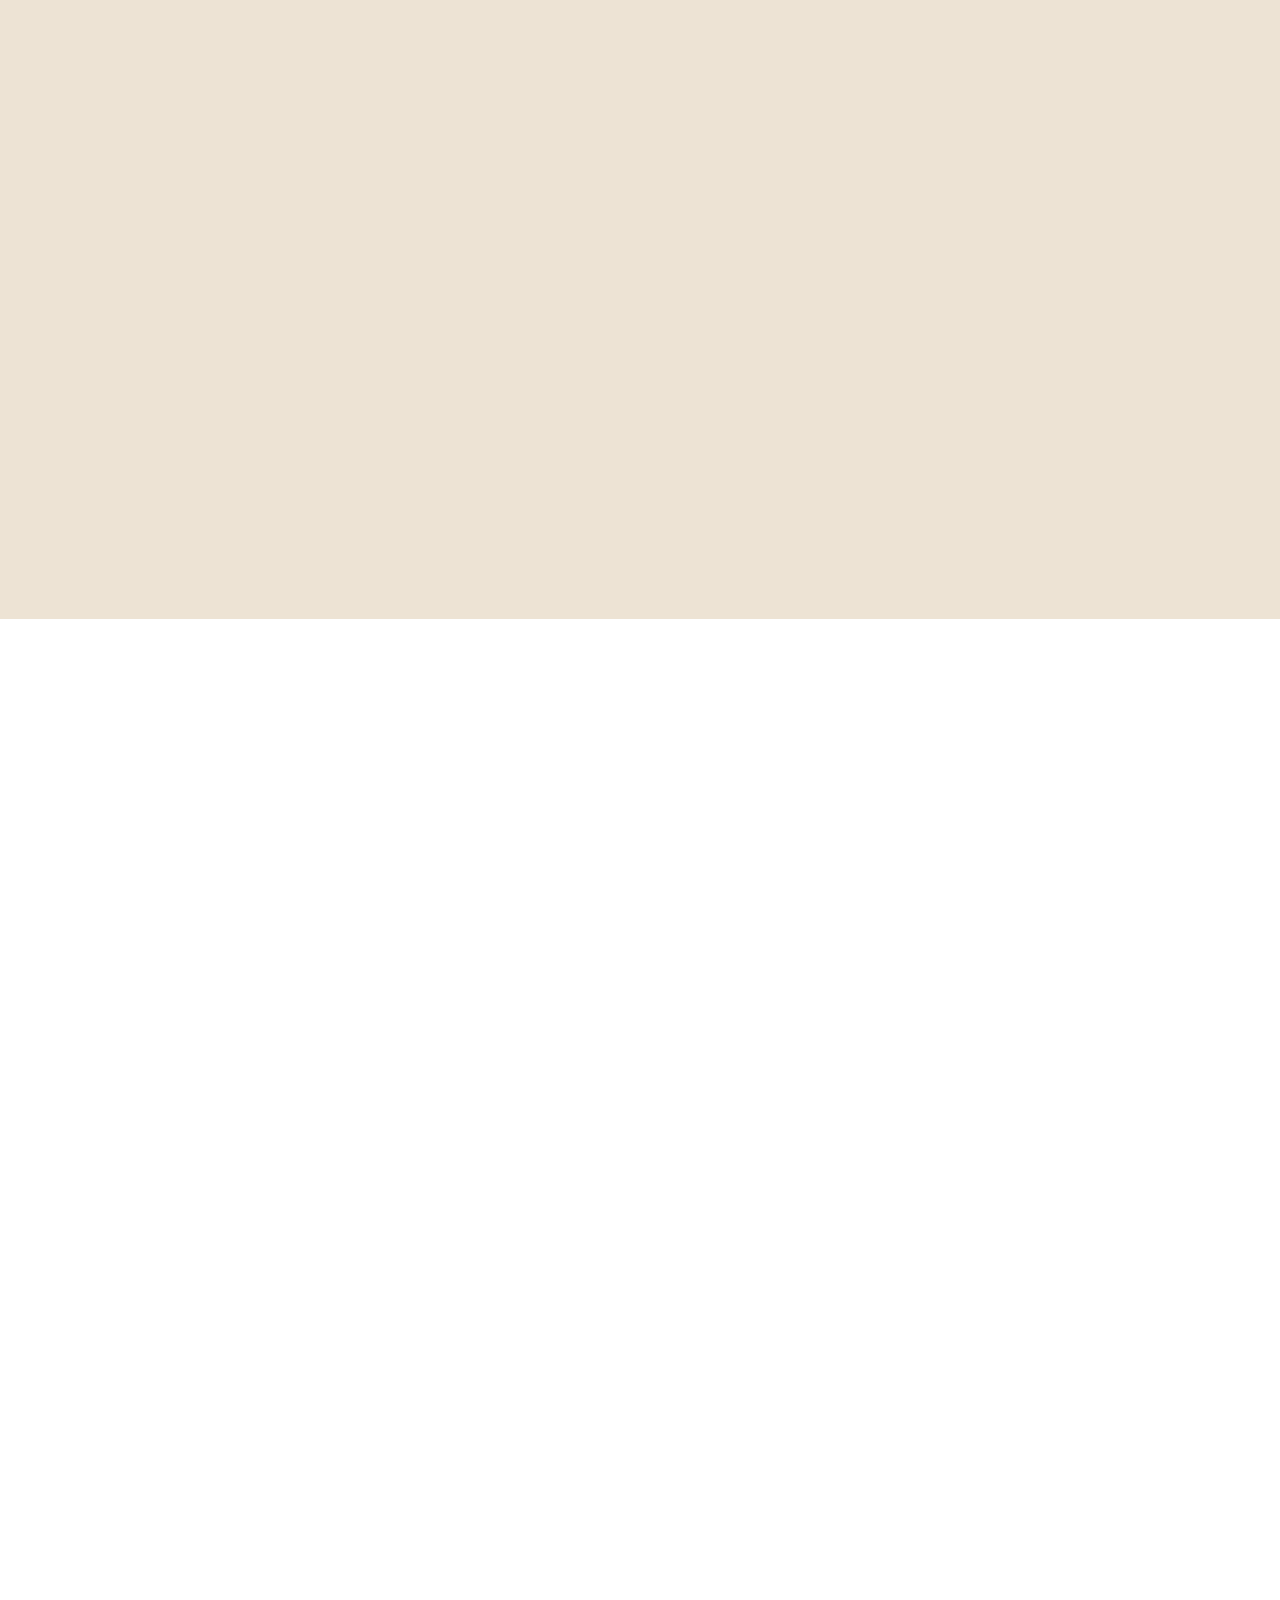
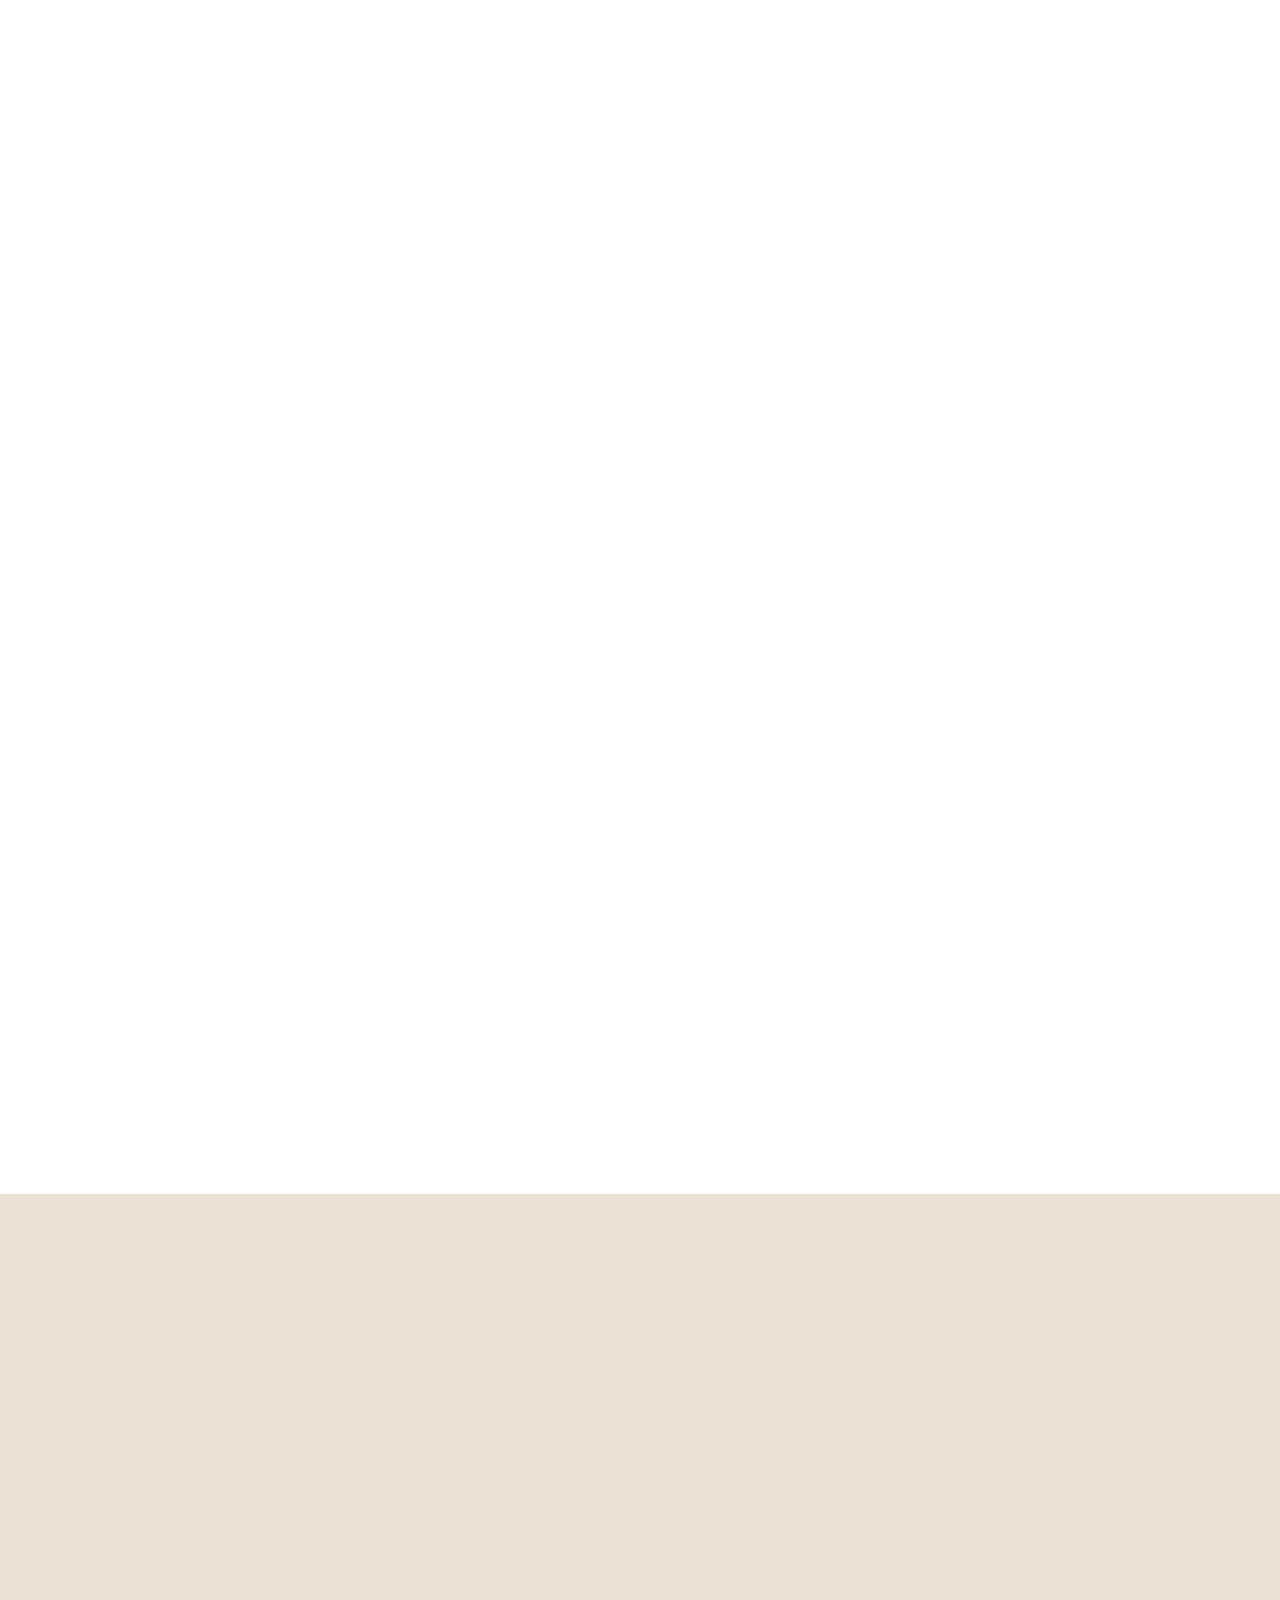
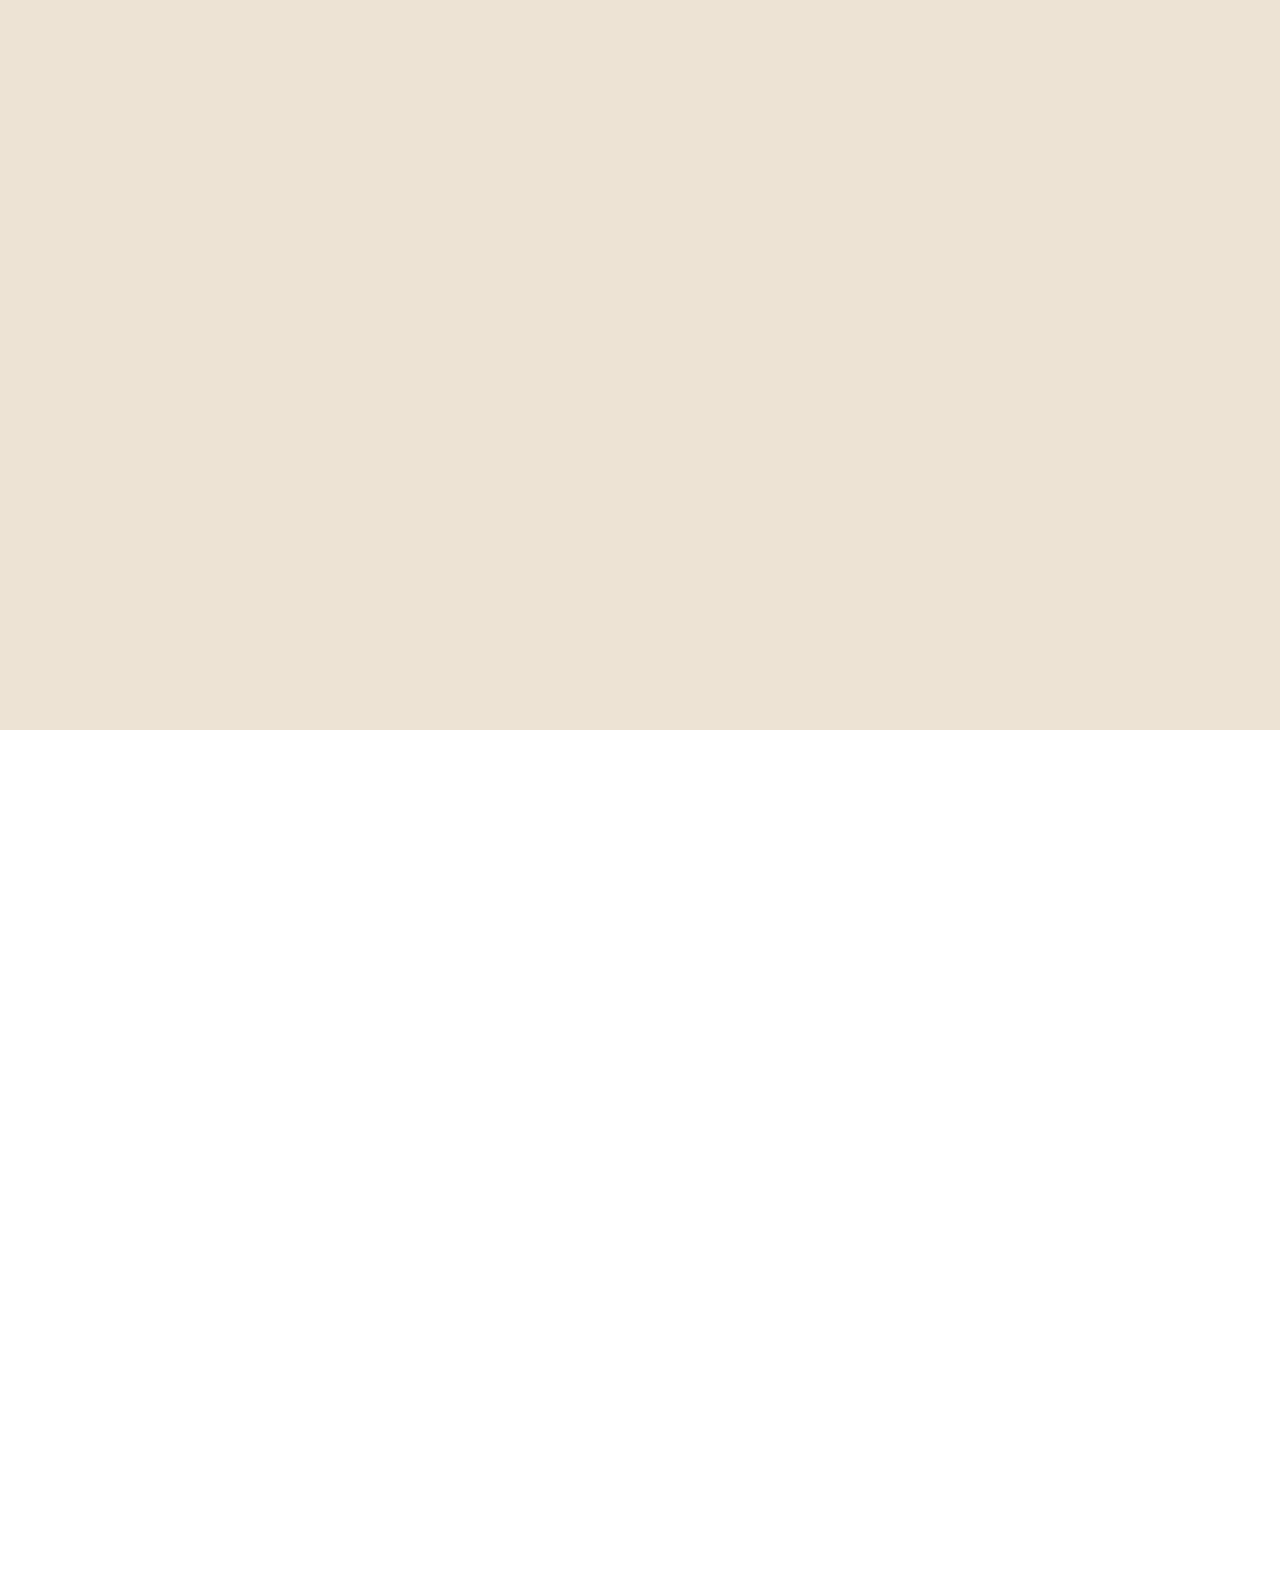
==== commit ab6f1921: "Police Nunito Sans (style Avenir, avec cyrillique), hero compact semi-transparent sans boutons, page" ====
--- a/index.html
+++ b/index.html
@@ -26,11 +26,11 @@
     <meta name="twitter:card" content="summary_large_image">
     <meta name="theme-color" content="#f7f2ea">
     <link rel="icon" href="assets/icons/favicon.svg" type="image/svg+xml">
-    <link rel="preload" href="assets/fonts/geist-latin.woff2" as="font" type="font/woff2" crossorigin>
+    <link rel="preload" href="assets/fonts/nunito-sans-latin.woff2" as="font" type="font/woff2" crossorigin>
     <link rel="preload" as="image" type="image/webp"
           imagesrcset="assets/images/dretovice-verger-fleuri-village-eglise-640.webp 640w, assets/images/dretovice-verger-fleuri-village-eglise-1024.webp 1024w, assets/images/dretovice-verger-fleuri-village-eglise-1600.webp 1600w"
           imagesizes="100vw" fetchpriority="high">
-    <link rel="stylesheet" href="css/style.css?v=20261016c">
+    <link rel="stylesheet" href="css/style.css?v=20261016d">
     <script>document.documentElement.classList.add('js');</script>
 
     <script type="application/ld+json">
@@ -157,13 +157,8 @@
             <div class="wrap hero__inner">
                 <div class="hero__card">
                     <p class="hero__kicker">U zapomenutého sadu · <em>Au verger oublié</em></p>
-                    <h1 id="titre-principal">Maisons neuves et terrains à bâtir à Dřetovice, <em>à 15 minutes de Prague</em></h1>
-                    <p class="hero__sub">7 terrains en bordure d'un verger protégé. Sur chacun, une maison d'environ 150&nbsp;m² dessinée par un architecte pour ce terrain.</p>
-                    <div class="hero__actions">
-                        <a class="btn btn--light" href="#contact">Être informé en priorité
-                            <svg viewBox="0 0 24 24" fill="none" stroke="currentColor" stroke-width="1.5" aria-hidden="true"><path d="M5 12h14M13 6l6 6-6 6"/></svg></a>
-                        <a class="link-arrow" href="#avancement">Voir l'avancement</a>
-                    </div>
+                    <h1 id="titre-principal">Maisons neuves et terrains à bâtir à Dřetovice <span>à 15 minutes de Prague</span></h1>
+                    <p class="hero__sub">7 terrains en bordure d'un verger protégé. Sur chacun, une maison d'environ 150&nbsp;m² dessinée par un architecte.</p>
                 </div>
             </div>
             <p class="hero__caption">Le terrain en avril, vu depuis le verger. Au fond, le village et l'église Saint-Venceslas.</p>
@@ -751,6 +746,6 @@
         </div>
     </footer>
 
-    <script src="js/main.js?v=20261016c" defer></script>
+    <script src="js/main.js?v=20261016d" defer></script>
 </body>
 </html>
--- a/css/style.css
+++ b/css/style.css
@@ -4,20 +4,20 @@
    se distinguent par leur fond et leur composition.
    ========================================================= */
 
-/* ---------- Police : Geist (variable 300-600), 2 fichiers woff2 ----------
-   geist-latin : latin + tchèque. geist-cyrillic : chargé seulement si la page contient du cyrillique (version russe). */
+/* ---------- Police : Nunito Sans (proche d'Avenir), variable 300-700, 2 fichiers woff2 ----------
+   nunito-sans-latin : latin + tchèque. nunito-sans-cyrillic : chargé seulement si la page contient du cyrillique (version russe). */
 @font-face {
-    font-family: "Geist";
-    src: url("../assets/fonts/geist-latin.woff2") format("woff2");
-    font-weight: 300 600;
+    font-family: "Nunito Sans";
+    src: url("../assets/fonts/nunito-sans-latin.woff2") format("woff2");
+    font-weight: 300 700;
     font-style: normal;
     font-display: optional;
     unicode-range: U+0020-007E, U+00A0-00FF, U+0100-017F, U+2010-2027, U+2030-203A, U+20AC, U+2122, U+2190-2193, U+2212;
 }
 @font-face {
-    font-family: "Geist";
-    src: url("../assets/fonts/geist-cyrillic.woff2") format("woff2");
-    font-weight: 300 600;
+    font-family: "Nunito Sans";
+    src: url("../assets/fonts/nunito-sans-cyrillic.woff2") format("woff2");
+    font-weight: 300 700;
     font-style: normal;
     font-display: optional;
     unicode-range: U+0400-045F, U+0490-0491, U+04B0-04B1, U+2116;
@@ -52,8 +52,8 @@
     --g-dawn: linear-gradient(135deg, #f3e6d6 0%, #ead7c1 55%, #e2cdb2 100%);
 
     /* Typo */
-    --f-display: "Geist", "Helvetica Neue", Arial, system-ui, sans-serif;
-    --f-sans: "Geist", "Helvetica Neue", Arial, system-ui, sans-serif;
+    --f-display: "Nunito Sans", "Avenir Next", Avenir, "Segoe UI", system-ui, sans-serif;
+    --f-sans: "Nunito Sans", "Avenir Next", Avenir, "Segoe UI", system-ui, sans-serif;
 
     --fs-xs: 0.78rem;
     --fs-sm: 0.9rem;
@@ -61,7 +61,7 @@
     --fs-lg: clamp(1.15rem, 1rem + 0.5vw, 1.35rem);
     --fs-h3: clamp(1.3rem, 1.1rem + 0.8vw, 1.7rem);
     --fs-h2: clamp(2rem, 1.4rem + 2.6vw, 3.6rem);
-    --fs-h1: clamp(1.9rem, 1.4rem + 1.6vw, 2.9rem);
+    --fs-h1: clamp(1.8rem, 1.4rem + 1.2vw, 2.5rem);
     --fs-display: clamp(4rem, 2.5rem + 7vw, 9.5rem);
 
     /* Espacements */
@@ -115,10 +115,10 @@
 /* ---------- Typo ---------- */
 h1, h2, h3, .serif {
     font-family: var(--f-display);
-    font-weight: 400;
+    font-weight: 600;
     color: var(--c-ink);
-    line-height: 1.06;
-    letter-spacing: -0.035em;
+    line-height: 1.08;
+    letter-spacing: -0.02em;
     text-wrap: balance;
 }
 h2 { font-size: var(--fs-h2); }
@@ -229,8 +229,7 @@
 main > section:not(.hero):not(.figures) { content-visibility: auto; contain-intrinsic-size: auto 1100px; }
 
 /* ---------- 1. Hero ----------
-   Photo pleine largeur sans voile. Le texte est dans un bloc brun plein, posé en bas à gauche :
-   lisible à coup sûr, et le paysage reste visible. */
+   Photo pleine largeur. Texte dans un bloc brun compact et légèrement transparent, en bas à gauche. */
 .hero { position: relative; color: var(--c-paper); isolation: isolate; display: grid; }
 .hero__media { position: relative; display: block; height: 62svh; min-height: 22rem; }
 .hero__media img { position: absolute; inset: 0; width: 100%; height: 100%; object-fit: cover; object-position: 45% 55%; }
@@ -239,27 +238,18 @@
     background: linear-gradient(180deg, rgba(38, 26, 18, 0.5) 0%, rgba(38, 26, 18, 0) 100%);
 }
 .hero__inner { position: relative; z-index: 2; padding-inline: 0; }
-.hero__card {
-    background: linear-gradient(160deg, #6a4e3a 0%, var(--c-earth) 60%, #4d382a 100%);
-    padding: clamp(1.75rem, 1.2rem + 2.5vw, 3rem) var(--gutter);
-}
-.hero__kicker { font-size: var(--fs-xs); font-weight: 600; letter-spacing: 0.2em; text-transform: uppercase; margin-bottom: var(--sp-2); color: rgba(251, 248, 243, 0.8); }
-.hero__kicker em { font-style: normal; text-transform: none; letter-spacing: 0; font-size: 1.15em; }
-.hero h1 { color: var(--c-paper); font-size: var(--fs-h1); font-weight: 400; }
-.hero h1 em { font-style: normal; color: #e8c3a0; }
-.hero__sub { margin-top: var(--sp-2); font-size: var(--fs-base); color: rgba(251, 248, 243, 0.88); }
-.hero__actions { display: flex; flex-wrap: wrap; align-items: center; gap: var(--sp-3); margin-top: var(--sp-3); }
-.hero__actions .link-arrow { color: var(--c-paper); }
+.hero__card { background: rgba(80, 58, 43, 0.97); padding: 1.75rem var(--gutter) 2rem; }
+.hero__kicker { font-size: var(--fs-xs); font-weight: 700; letter-spacing: 0.2em; text-transform: uppercase; margin-bottom: 0.9rem; color: rgba(251, 248, 243, 0.78); }
+.hero__kicker em { font-style: normal; text-transform: none; letter-spacing: 0; font-size: 1.15em; font-weight: 600; }
+.hero h1 { color: var(--c-paper); font-size: var(--fs-h1); font-weight: 600; letter-spacing: -0.02em; }
+.hero h1 span { display: block; margin-top: 0.45rem; font-size: 0.56em; font-weight: 600; letter-spacing: 0; color: #ecc9a6; }
+.hero__sub { margin-top: 0.9rem; font-size: var(--fs-sm); line-height: 1.55; color: rgba(251, 248, 243, 0.88); max-width: 26rem; }
 .hero__caption { position: absolute; right: var(--gutter); top: 5.5rem; z-index: 2; font-size: var(--fs-xs); color: #fff; max-width: 18rem; text-align: right; text-shadow: 0 1px 8px rgba(0, 0, 0, 0.55); display: none; }
 @media (min-width: 960px) {
     .hero { display: block; }
     .hero__media { height: min(100svh, 56rem); min-height: 38rem; }
-    /* Bloc collé au bord gauche : il se prolonge dans le panneau brun du « 7 » juste en dessous */
-    .hero__inner { position: absolute; left: 0; bottom: 0; width: auto; max-width: none; margin: 0; padding: 0; }
-    .hero__card {
-        width: calc(max(var(--gutter), (100vw - var(--max)) / 2 + var(--gutter)) + 31rem);
-        padding: 2.5rem 2.75rem 2.75rem max(var(--gutter), calc((100vw - var(--max)) / 2 + var(--gutter)));
-    }
+    .hero__inner { position: absolute; left: 0; right: 0; bottom: 0; padding-inline: var(--gutter); }
+    .hero__card { display: inline-block; max-width: 27rem; padding: 1.9rem 2.1rem 2.1rem; background: rgba(80, 58, 43, 0.82); }
     .hero__caption { display: block; top: auto; bottom: 1.25rem; }
 }
 
@@ -276,7 +266,7 @@
 .figures__rest { padding: clamp(3rem, 2rem + 5vw, 7rem) var(--gutter); }
 .figures__grid { display: grid; gap: var(--sp-5) var(--sp-4); grid-template-columns: repeat(2, minmax(0, 1fr)); }
 .figure { display: flex; flex-direction: column; gap: 0.35rem; }
-.figure__value { font-family: var(--f-display); font-weight: 300; font-size: clamp(2.4rem, 1.7rem + 2.4vw, 3.8rem); line-height: 0.95; color: var(--c-ink); letter-spacing: -0.04em; font-variant-numeric: lining-nums; white-space: nowrap; }
+.figure__value { font-family: var(--f-display); font-weight: 400; font-size: clamp(2.4rem, 1.7rem + 2.4vw, 3.8rem); line-height: 0.95; color: var(--c-ink); letter-spacing: -0.04em; font-variant-numeric: lining-nums; white-space: nowrap; }
 .figure__value small { font-size: 0.36em; letter-spacing: -0.01em; margin-left: 0.15em; color: var(--c-taupe); }
 .figure__label { font-size: var(--fs-sm); color: var(--c-muted); max-width: 16rem; }
 .figure--hero .figure__value { font-size: clamp(7rem, 4rem + 12vw, 13rem); color: #e8c3a0; }
@@ -348,7 +338,7 @@
 .plan__tooltip.is-visible { opacity: 1; }
 
 .lot-card { background: var(--c-mist); padding: var(--sp-4); align-self: start; }
-.lot-card__num { font-family: var(--f-display); font-weight: 300; font-size: clamp(4rem, 3rem + 4vw, 6.5rem); line-height: 0.85; color: var(--c-copper); }
+.lot-card__num { font-family: var(--f-display); font-weight: 400; font-size: clamp(4rem, 3rem + 4vw, 6.5rem); line-height: 0.85; color: var(--c-copper); }
 .lot-card dl { display: grid; grid-template-columns: auto 1fr; gap: 0.55rem 1.5rem; margin-block: var(--sp-3); font-size: var(--fs-sm); }
 .lot-card dt { color: var(--c-muted); }
 .lot-card dd { color: var(--c-ink); font-weight: 600; }
@@ -402,7 +392,7 @@
 .place-intro__card { background: var(--c-cream); padding: var(--sp-5) var(--gutter); max-width: 46rem; }
 .place-facts { display: grid; gap: var(--sp-5); margin-top: var(--sp-6); }
 .place-fact h3 { margin-bottom: 0.6rem; }
-.place-fact__k { font-family: var(--f-display); font-weight: 300; font-size: 3rem; line-height: 1; color: var(--c-clay); display: block; margin-bottom: 0.4rem; }
+.place-fact__k { font-family: var(--f-display); font-weight: 400; font-size: 3rem; line-height: 1; color: var(--c-clay); display: block; margin-bottom: 0.4rem; }
 @media (min-width: 760px) {
     .place-facts { grid-template-columns: repeat(2, minmax(0, 1fr)); gap: var(--sp-6) var(--sp-5); }
     .place-fact:nth-child(even) { transform: translateY(var(--sp-6)); }
@@ -441,7 +431,7 @@
 
 /* ---------- 9. Village ---------- */
 .village { display: grid; gap: var(--sp-5); align-items: center; }
-.village__year { margin-top: var(--sp-4); font-family: var(--f-display); font-weight: 300; font-size: clamp(6rem, 3rem + 14vw, 15rem); line-height: 0.8; color: var(--c-copper); letter-spacing: -0.04em; }
+.village__year { margin-top: var(--sp-4); font-family: var(--f-display); font-weight: 400; font-size: clamp(6rem, 3rem + 14vw, 15rem); line-height: 0.8; color: var(--c-copper); letter-spacing: -0.04em; }
 .village__year span { display: block; font-family: var(--f-sans); font-size: var(--fs-xs); font-weight: 600; letter-spacing: 0.18em; text-transform: uppercase; color: var(--c-muted); margin-top: var(--sp-3); }
 .village__facts { list-style: none; display: grid; gap: var(--sp-2); margin-top: var(--sp-4); }
 .village__facts li { font-family: var(--f-display); font-size: clamp(1.15rem, 1rem + 0.6vw, 1.45rem); color: var(--c-ink); line-height: 1.35; }
@@ -471,7 +461,7 @@
 .party p { font-family: var(--f-display); font-size: 1.25rem; color: var(--c-ink); line-height: 1.3; }
 .buy-steps { list-style: none; display: grid; gap: 0; counter-reset: buy; }
 .buy-steps li { counter-increment: buy; display: grid; grid-template-columns: 4.5rem 1fr; gap: 0 var(--sp-2); padding-block: var(--sp-3); }
-.buy-steps li::before { content: counter(buy, decimal-leading-zero); font-family: var(--f-display); font-weight: 300; font-size: 2.6rem; line-height: 1; color: var(--c-clay); }
+.buy-steps li::before { content: counter(buy, decimal-leading-zero); font-family: var(--f-display); font-weight: 400; font-size: 2.6rem; line-height: 1; color: var(--c-clay); }
 .buy-steps h3 { font-size: 1.3rem; margin-bottom: 0.3rem; }
 .buy-steps p { font-size: var(--fs-sm); }
 .buy-steps li:nth-child(odd) { background: linear-gradient(90deg, rgba(251, 248, 243, 0.8), rgba(251, 248, 243, 0)); padding-inline: 1rem; margin-inline: -1rem; }
@@ -551,7 +541,7 @@
 
 /* ---------- Pages annexes ---------- */
 .page-hero { padding-block: clamp(3rem, 2rem + 5vw, 7rem) clamp(2rem, 1.5rem + 3vw, 4rem); background: var(--g-warm); }
-.page-hero h1 { font-size: clamp(2.2rem, 1.5rem + 3.4vw, 4.4rem); font-weight: 300; max-width: 18ch; }
+.page-hero h1 { font-size: clamp(2.2rem, 1.5rem + 3.4vw, 4.4rem); font-weight: 400; max-width: 18ch; }
 .page-hero p { margin-top: var(--sp-3); }
 .breadcrumb { font-size: var(--fs-xs); letter-spacing: 0.08em; color: var(--c-muted); margin-bottom: var(--sp-4); }
 .breadcrumb ol { list-style: none; display: flex; flex-wrap: wrap; gap: 0.5rem; }
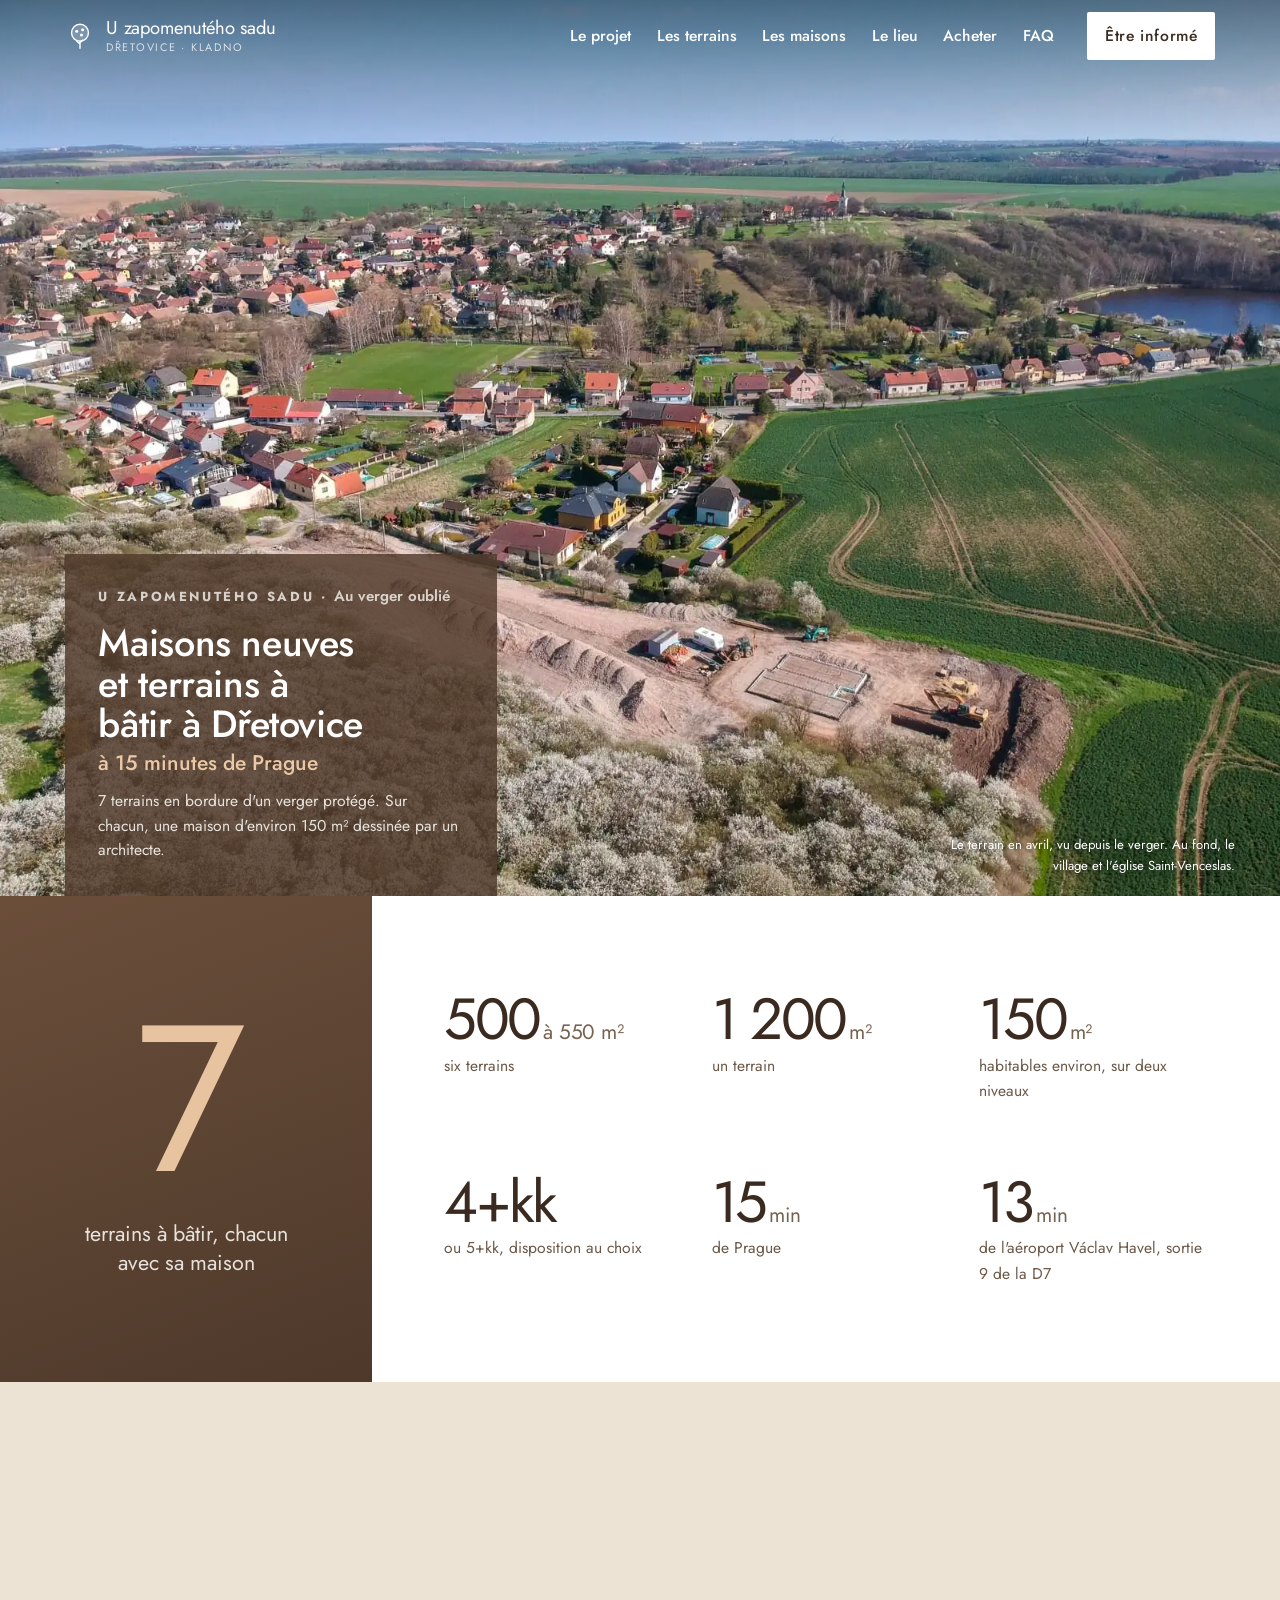
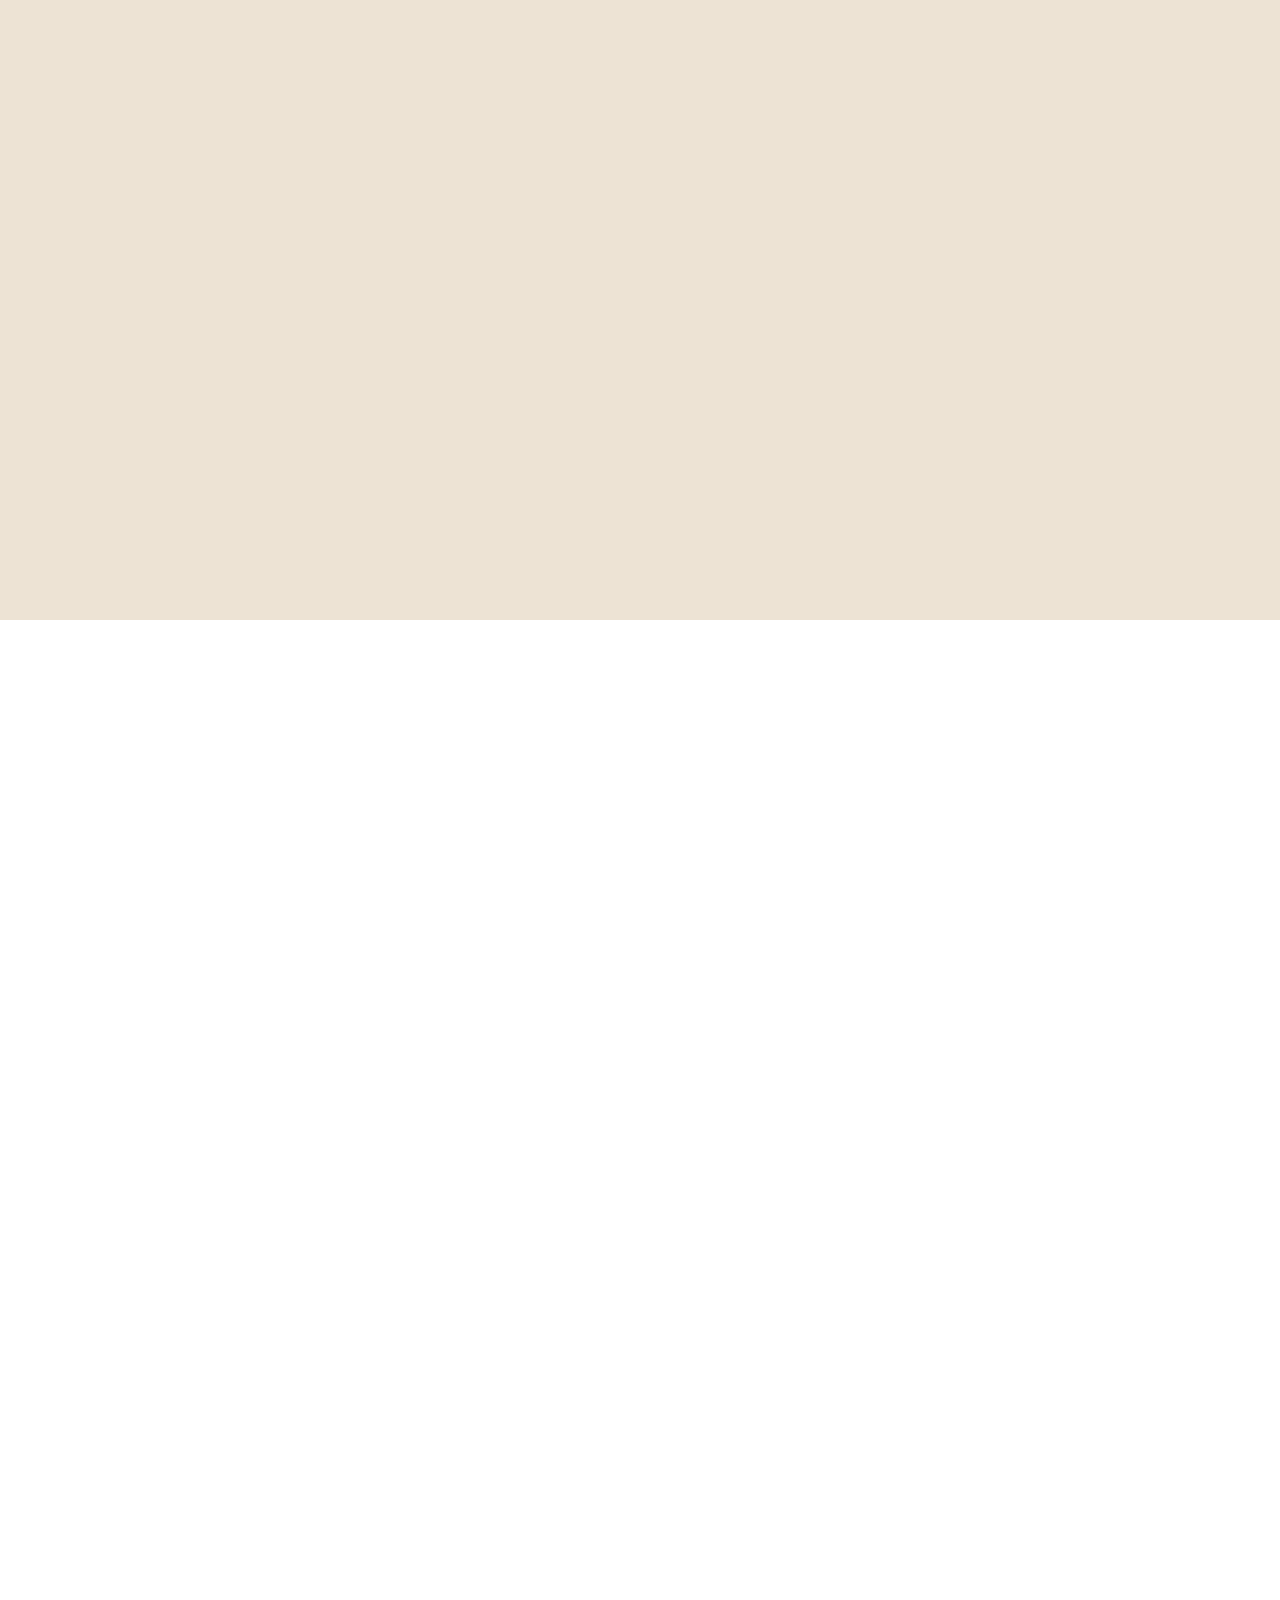
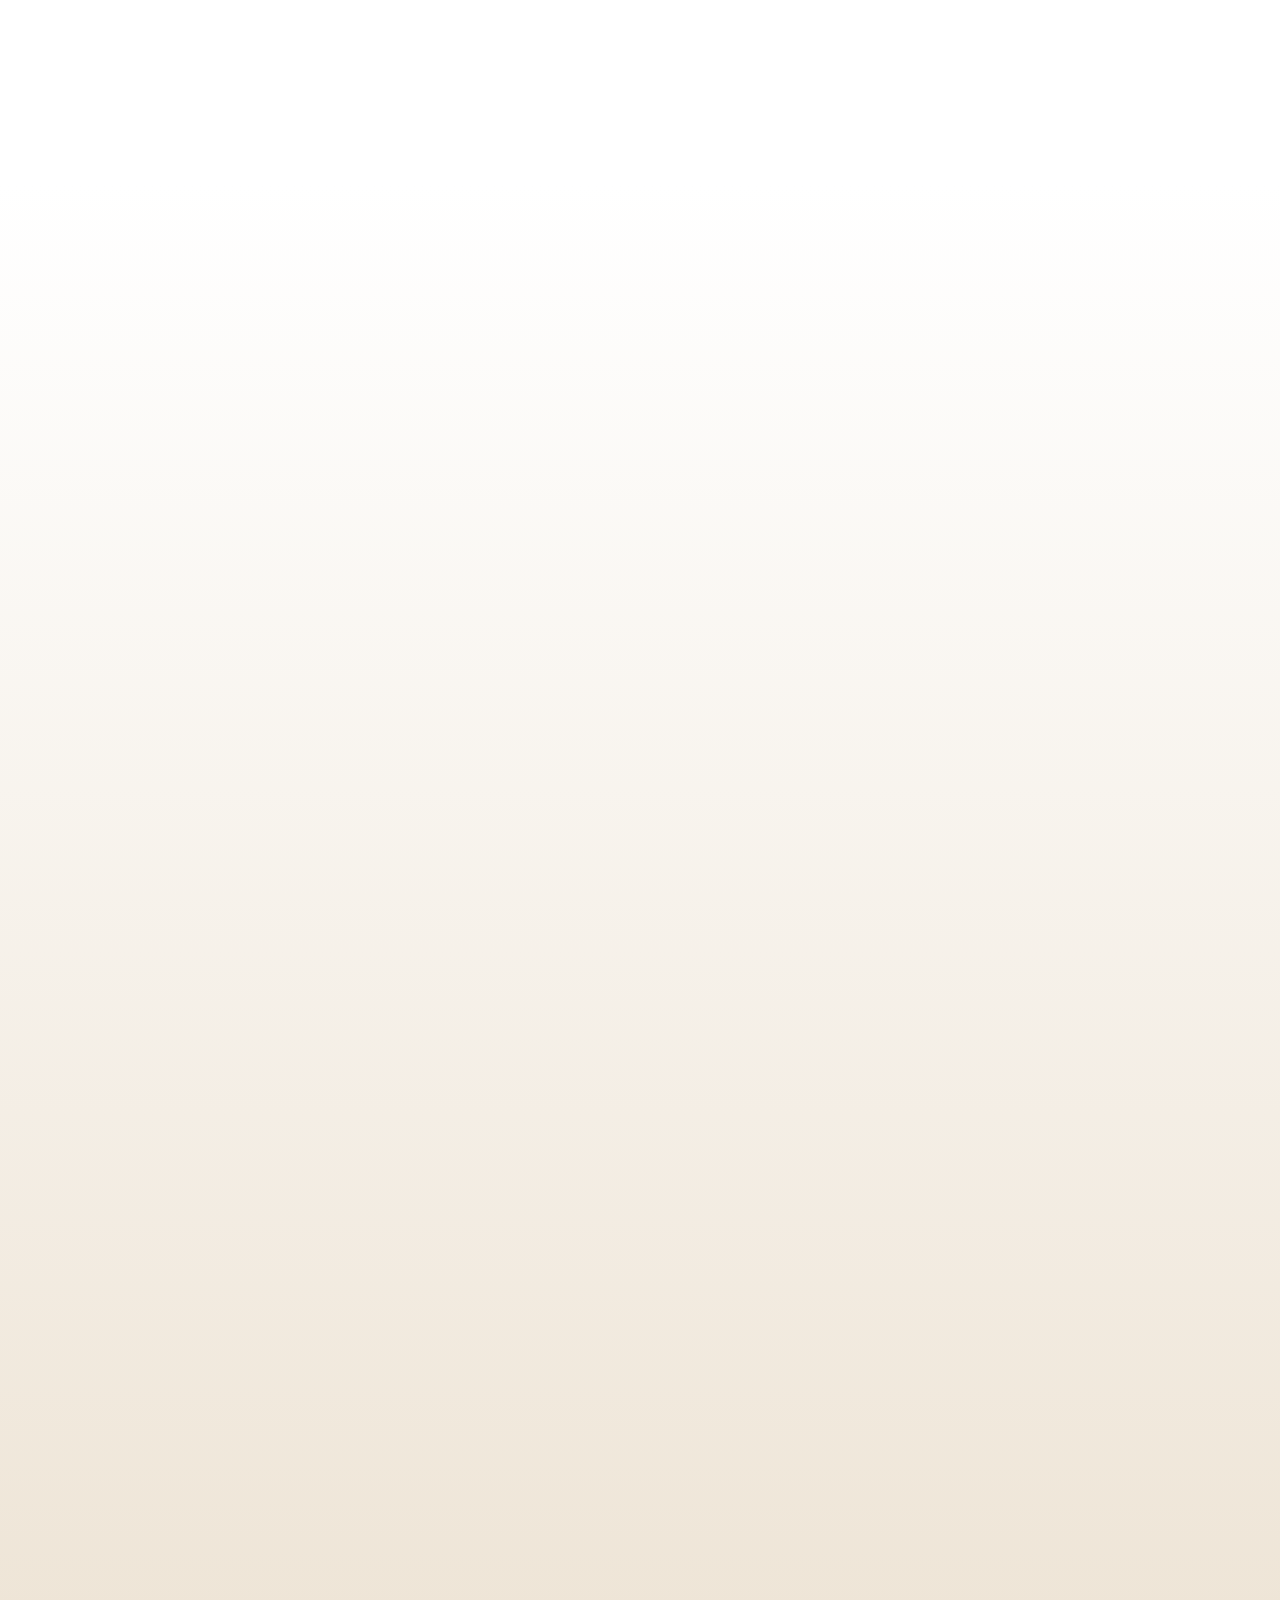
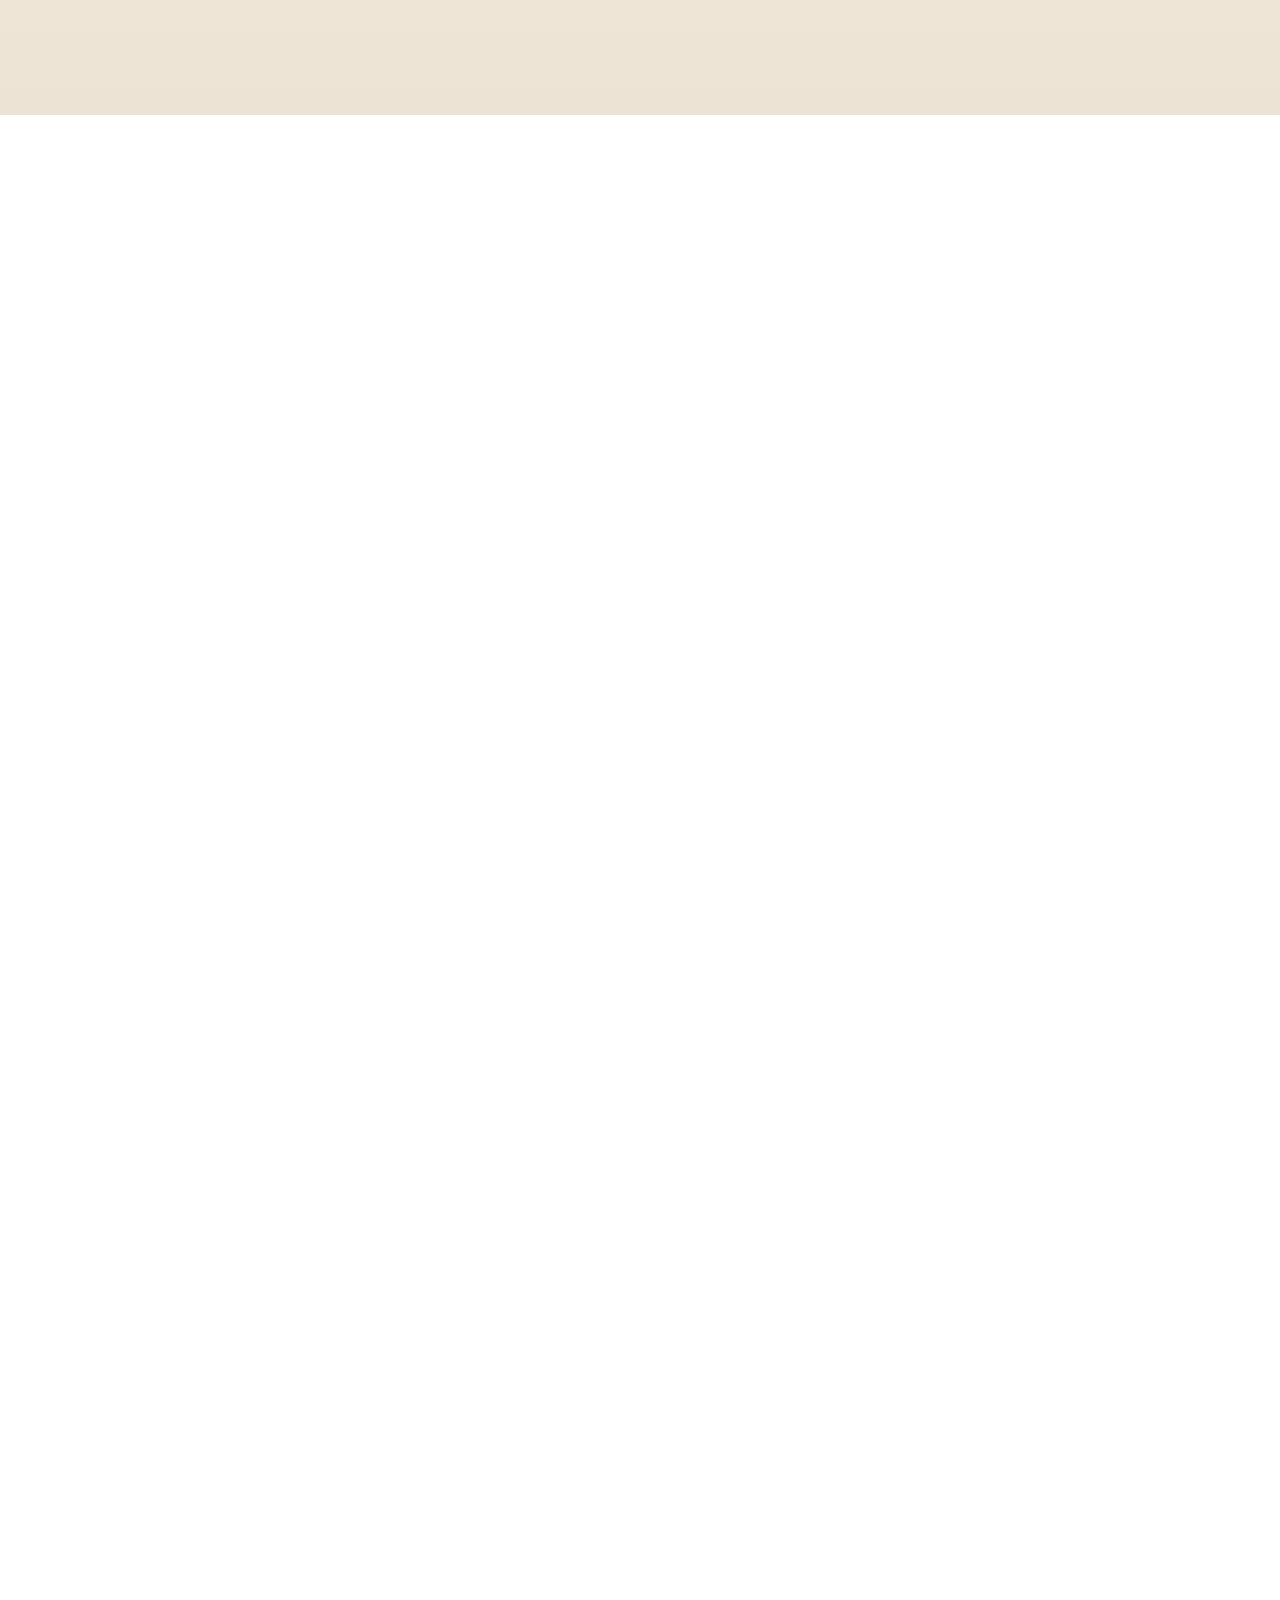
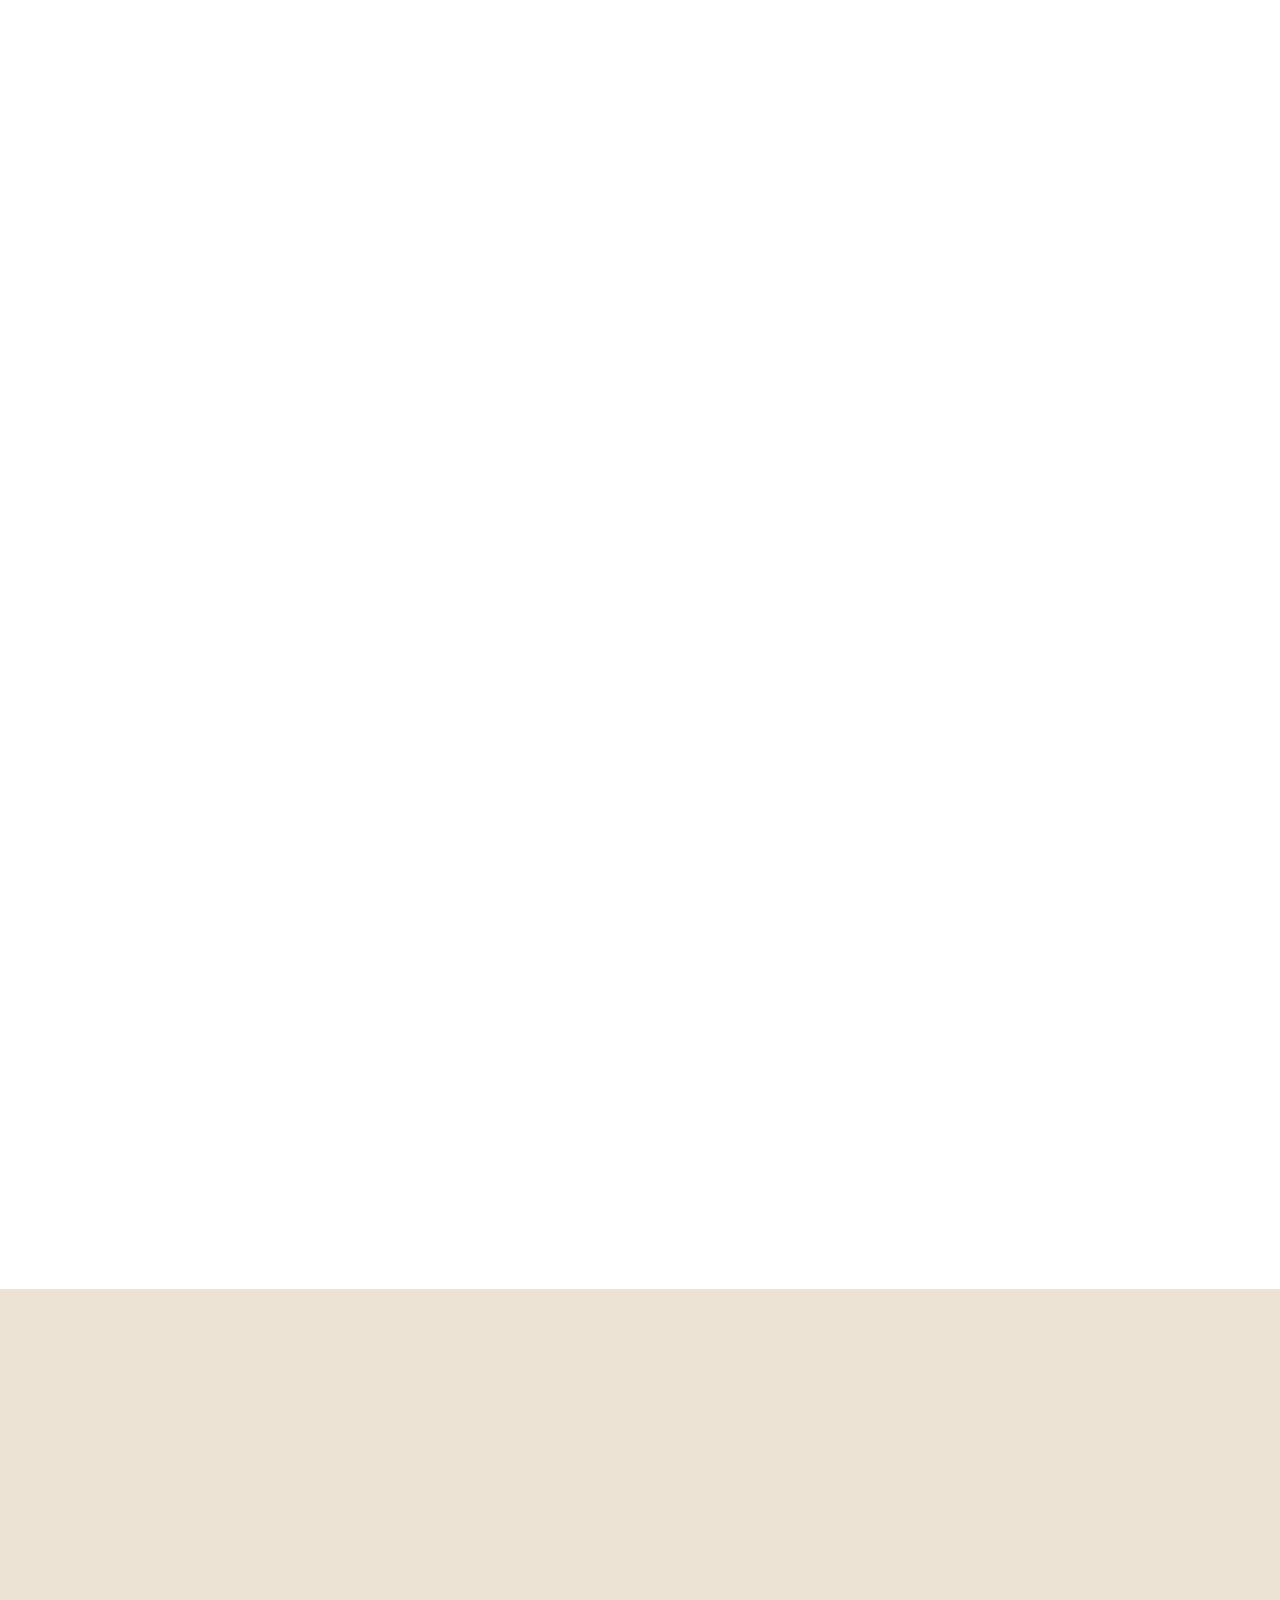
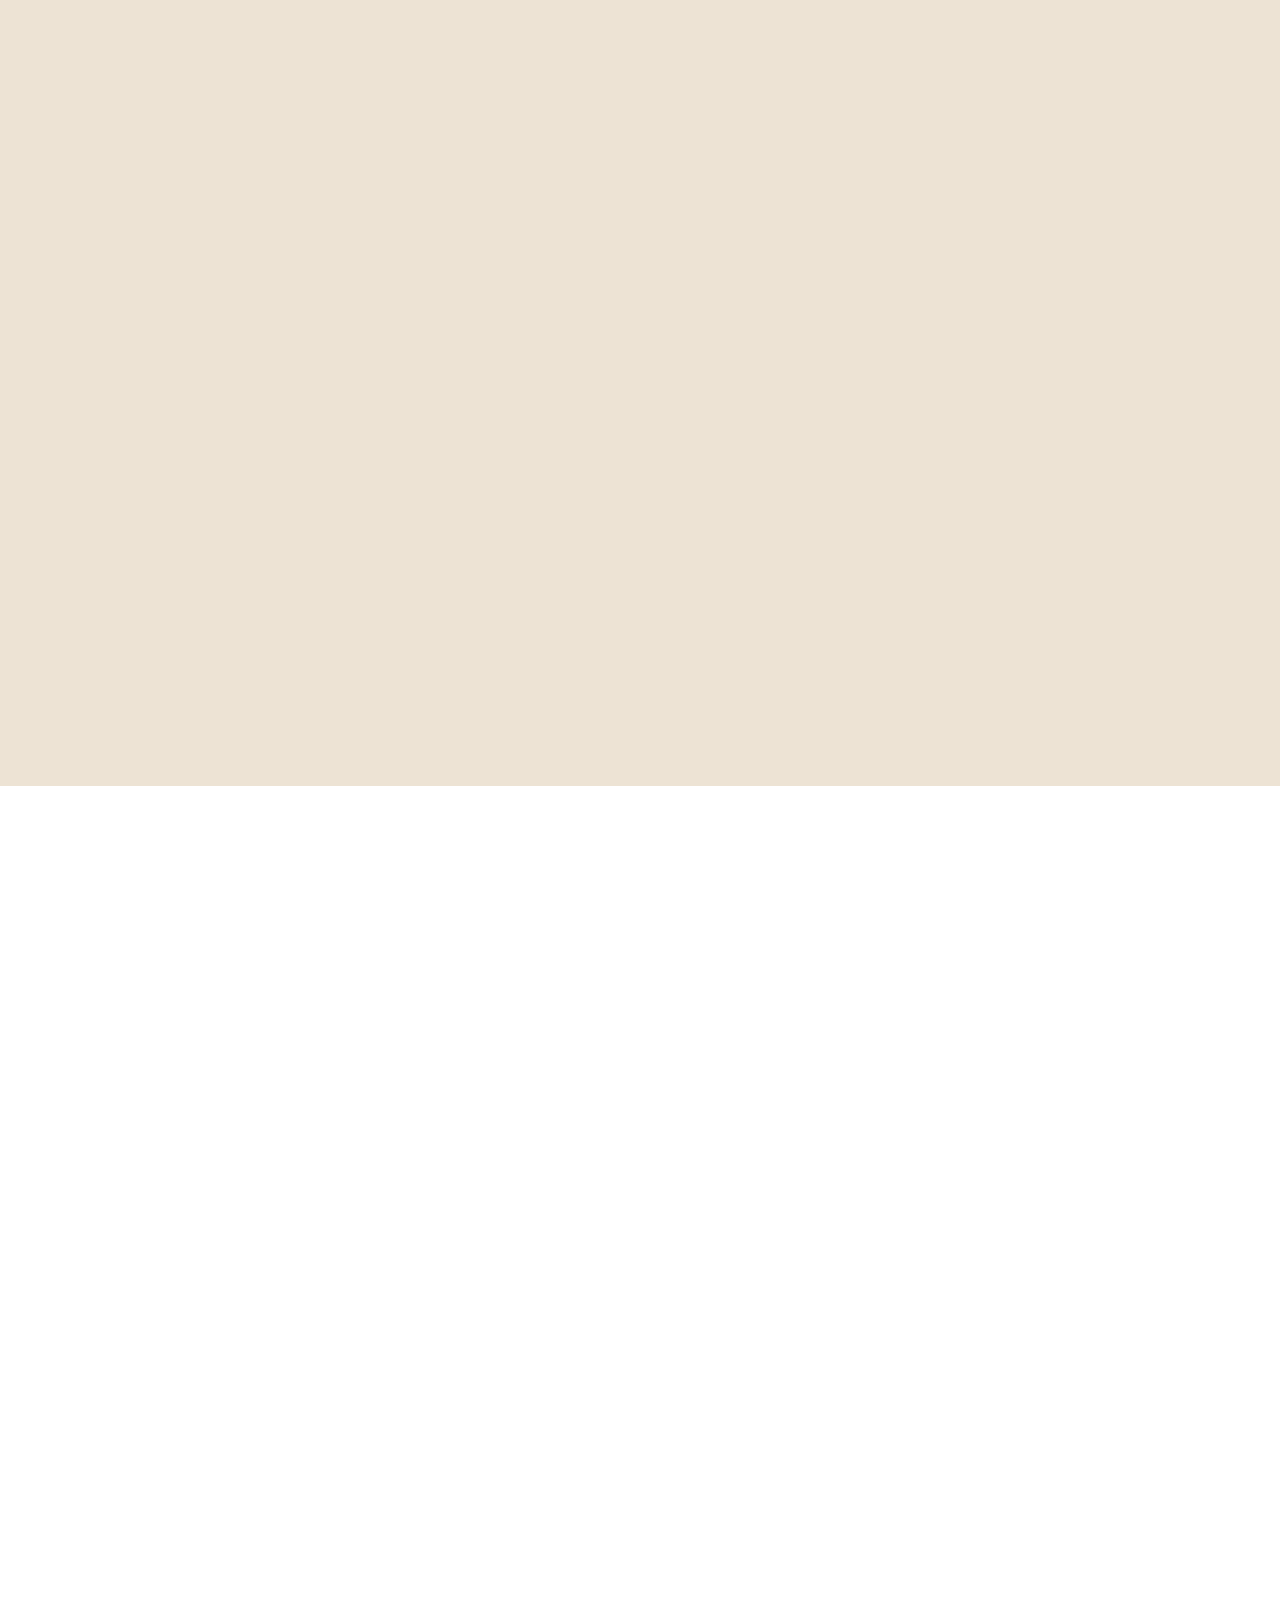
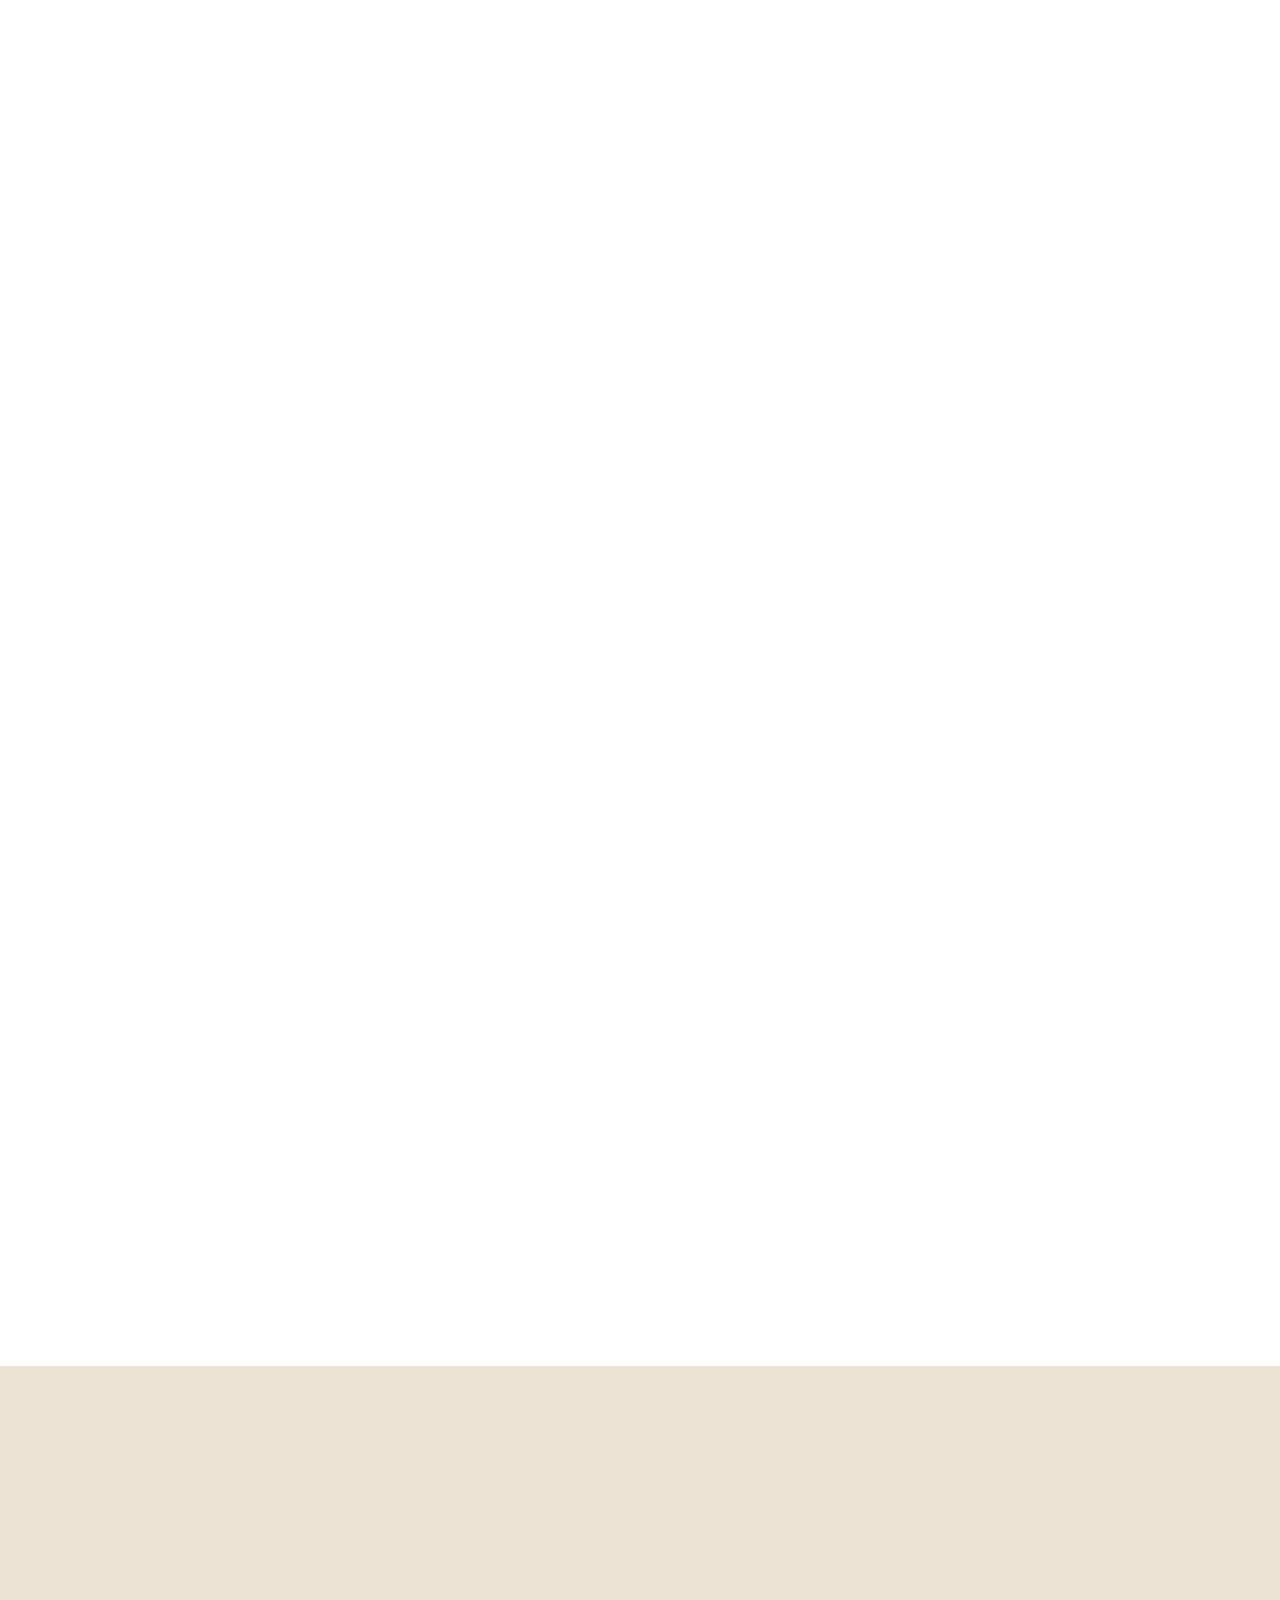
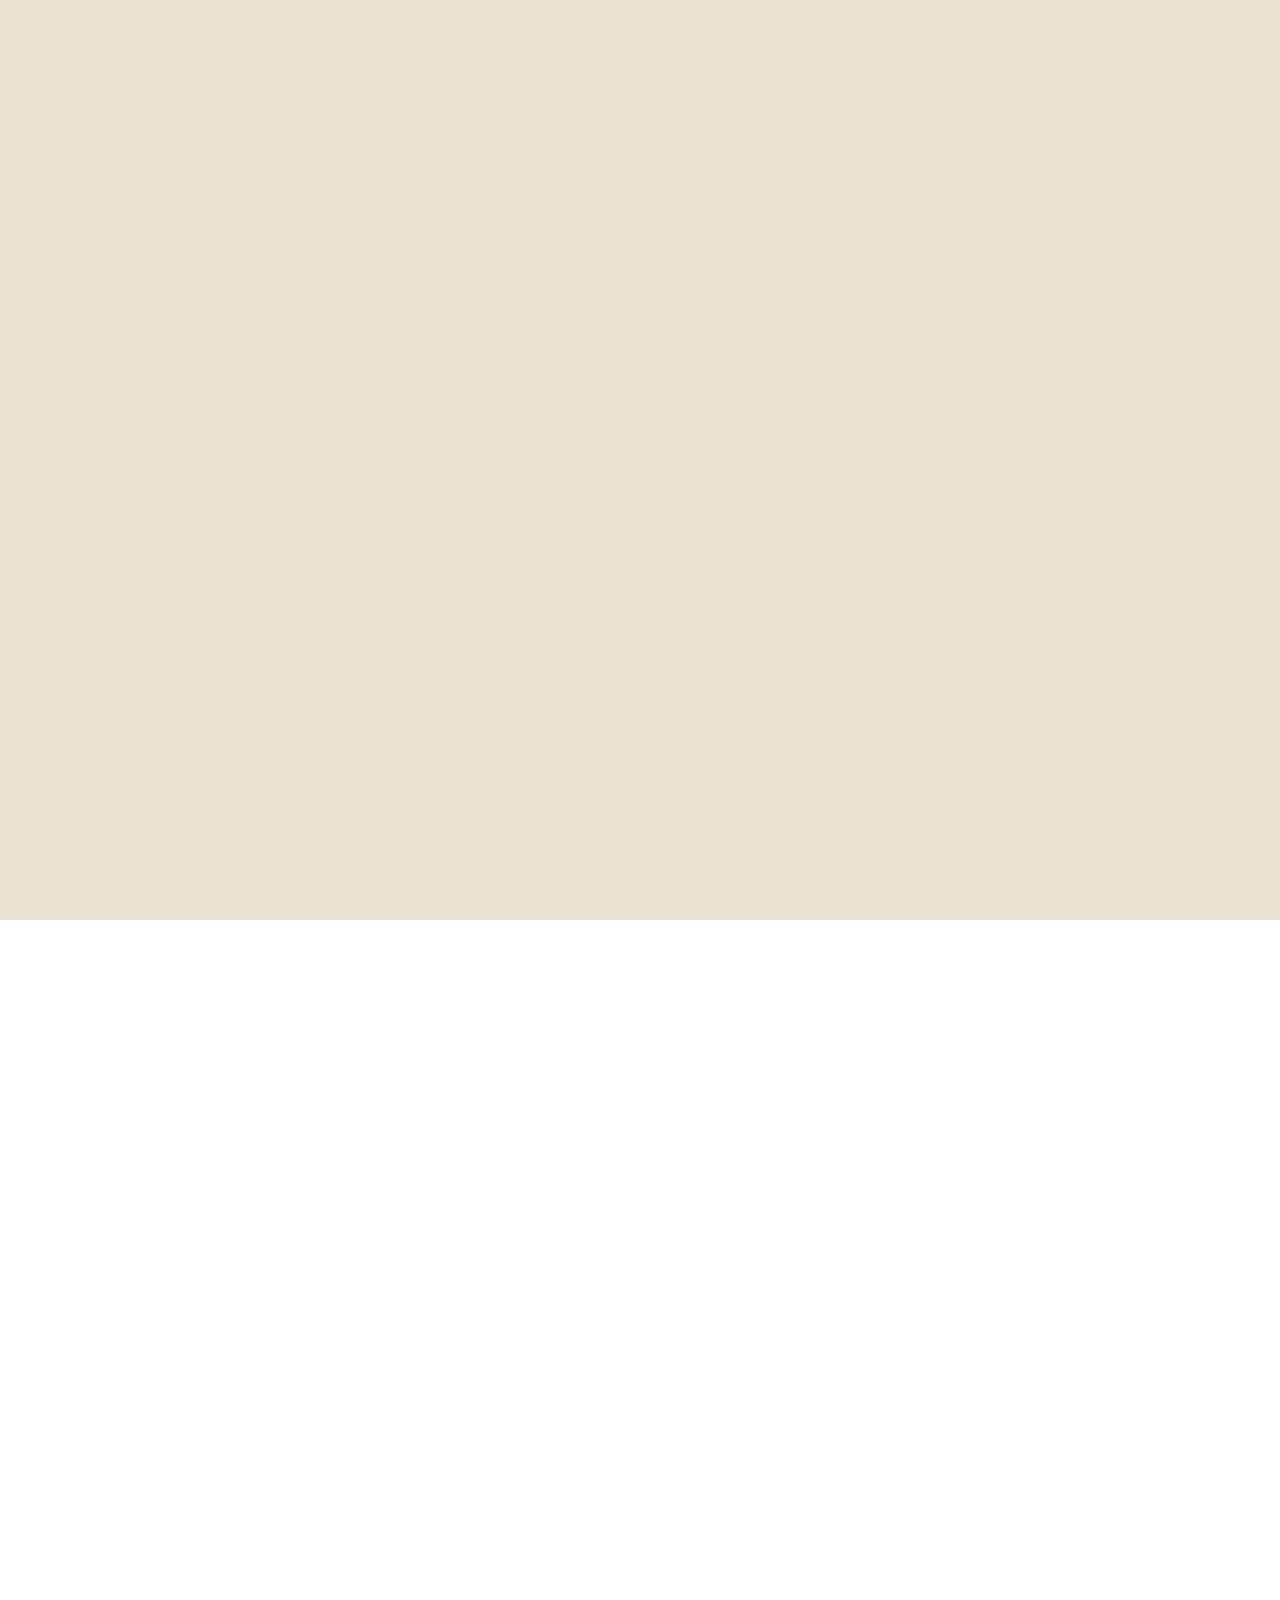
==== commit 07f6b564: "Police Jost (titres en 500), tailles de texte ajustées, suppression de la page de test /typo/ Co-Aut" ====
--- a/index.html
+++ b/index.html
@@ -26,11 +26,11 @@
     <meta name="twitter:card" content="summary_large_image">
     <meta name="theme-color" content="#f7f2ea">
     <link rel="icon" href="assets/icons/favicon.svg" type="image/svg+xml">
-    <link rel="preload" href="assets/fonts/nunito-sans-latin.woff2" as="font" type="font/woff2" crossorigin>
+    <link rel="preload" href="assets/fonts/jost-latin.woff2" as="font" type="font/woff2" crossorigin>
     <link rel="preload" as="image" type="image/webp"
           imagesrcset="assets/images/dretovice-verger-fleuri-village-eglise-640.webp 640w, assets/images/dretovice-verger-fleuri-village-eglise-1024.webp 1024w, assets/images/dretovice-verger-fleuri-village-eglise-1600.webp 1600w"
           imagesizes="100vw" fetchpriority="high">
-    <link rel="stylesheet" href="css/style.css?v=20261016d">
+    <link rel="stylesheet" href="css/style.css?v=20261016f">
     <script>document.documentElement.classList.add('js');</script>
 
     <script type="application/ld+json">
@@ -746,6 +746,6 @@
         </div>
     </footer>
 
-    <script src="js/main.js?v=20261016d" defer></script>
+    <script src="js/main.js?v=20261016f" defer></script>
 </body>
 </html>
--- a/css/style.css
+++ b/css/style.css
@@ -4,19 +4,19 @@
    se distinguent par leur fond et leur composition.
    ========================================================= */
 
-/* ---------- Police : Nunito Sans (proche d'Avenir), variable 300-700, 2 fichiers woff2 ----------
-   nunito-sans-latin : latin + tchèque. nunito-sans-cyrillic : chargé seulement si la page contient du cyrillique (version russe). */
+/* ---------- Police : Jost (géométrique, esprit Futura), variable 300-700, 2 fichiers woff2 ----------
+   jost-latin : latin + tchèque. jost-cyrillic : chargé seulement si la page contient du cyrillique (version russe). */
 @font-face {
-    font-family: "Nunito Sans";
-    src: url("../assets/fonts/nunito-sans-latin.woff2") format("woff2");
+    font-family: "Jost";
+    src: url("../assets/fonts/jost-latin.woff2") format("woff2");
     font-weight: 300 700;
     font-style: normal;
     font-display: optional;
     unicode-range: U+0020-007E, U+00A0-00FF, U+0100-017F, U+2010-2027, U+2030-203A, U+20AC, U+2122, U+2190-2193, U+2212;
 }
 @font-face {
-    font-family: "Nunito Sans";
-    src: url("../assets/fonts/nunito-sans-cyrillic.woff2") format("woff2");
+    font-family: "Jost";
+    src: url("../assets/fonts/jost-cyrillic.woff2") format("woff2");
     font-weight: 300 700;
     font-style: normal;
     font-display: optional;
@@ -52,12 +52,12 @@
     --g-dawn: linear-gradient(135deg, #f3e6d6 0%, #ead7c1 55%, #e2cdb2 100%);
 
     /* Typo */
-    --f-display: "Nunito Sans", "Avenir Next", Avenir, "Segoe UI", system-ui, sans-serif;
-    --f-sans: "Nunito Sans", "Avenir Next", Avenir, "Segoe UI", system-ui, sans-serif;
-
-    --fs-xs: 0.78rem;
-    --fs-sm: 0.9rem;
-    --fs-base: 1.0625rem;
+    --f-display: "Jost", "Futura", "Avenir Next", "Segoe UI", system-ui, sans-serif;
+    --f-sans: "Jost", "Futura", "Avenir Next", "Segoe UI", system-ui, sans-serif;
+
+    --fs-xs: 0.82rem;
+    --fs-sm: 0.98rem;
+    --fs-base: 1.125rem;
     --fs-lg: clamp(1.15rem, 1rem + 0.5vw, 1.35rem);
     --fs-h3: clamp(1.3rem, 1.1rem + 0.8vw, 1.7rem);
     --fs-h2: clamp(2rem, 1.4rem + 2.6vw, 3.6rem);
@@ -115,10 +115,10 @@
 /* ---------- Typo ---------- */
 h1, h2, h3, .serif {
     font-family: var(--f-display);
-    font-weight: 600;
+    font-weight: 500;
     color: var(--c-ink);
     line-height: 1.08;
-    letter-spacing: -0.02em;
+    letter-spacing: -0.015em;
     text-wrap: balance;
 }
 h2 { font-size: var(--fs-h2); }
@@ -241,8 +241,8 @@
 .hero__card { background: rgba(80, 58, 43, 0.97); padding: 1.75rem var(--gutter) 2rem; }
 .hero__kicker { font-size: var(--fs-xs); font-weight: 700; letter-spacing: 0.2em; text-transform: uppercase; margin-bottom: 0.9rem; color: rgba(251, 248, 243, 0.78); }
 .hero__kicker em { font-style: normal; text-transform: none; letter-spacing: 0; font-size: 1.15em; font-weight: 600; }
-.hero h1 { color: var(--c-paper); font-size: var(--fs-h1); font-weight: 600; letter-spacing: -0.02em; }
-.hero h1 span { display: block; margin-top: 0.45rem; font-size: 0.56em; font-weight: 600; letter-spacing: 0; color: #ecc9a6; }
+.hero h1 { color: var(--c-paper); font-size: var(--fs-h1); font-weight: 500; letter-spacing: -0.01em; }
+.hero h1 span { display: block; margin-top: 0.45rem; font-size: 0.56em; font-weight: 500; letter-spacing: 0; color: #ecc9a6; }
 .hero__sub { margin-top: 0.9rem; font-size: var(--fs-sm); line-height: 1.55; color: rgba(251, 248, 243, 0.88); max-width: 26rem; }
 .hero__caption { position: absolute; right: var(--gutter); top: 5.5rem; z-index: 2; font-size: var(--fs-xs); color: #fff; max-width: 18rem; text-align: right; text-shadow: 0 1px 8px rgba(0, 0, 0, 0.55); display: none; }
 @media (min-width: 960px) {
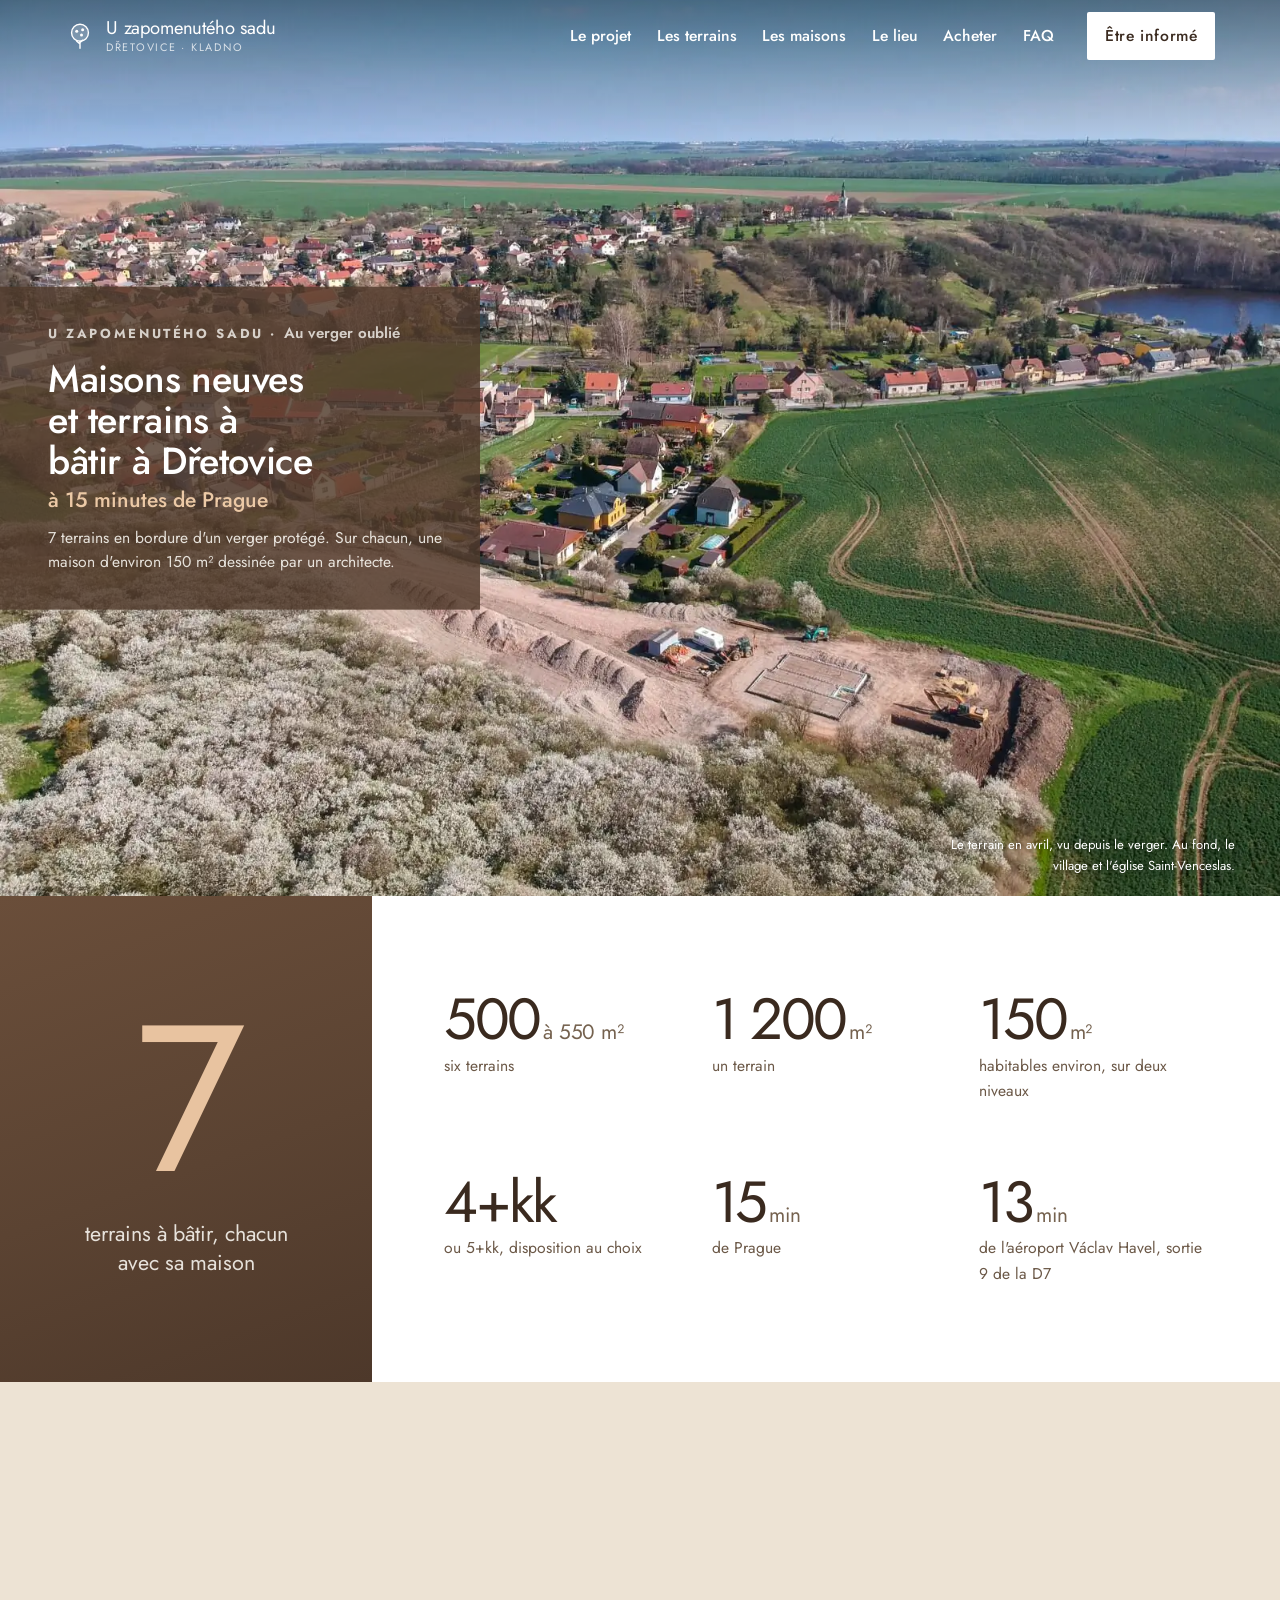
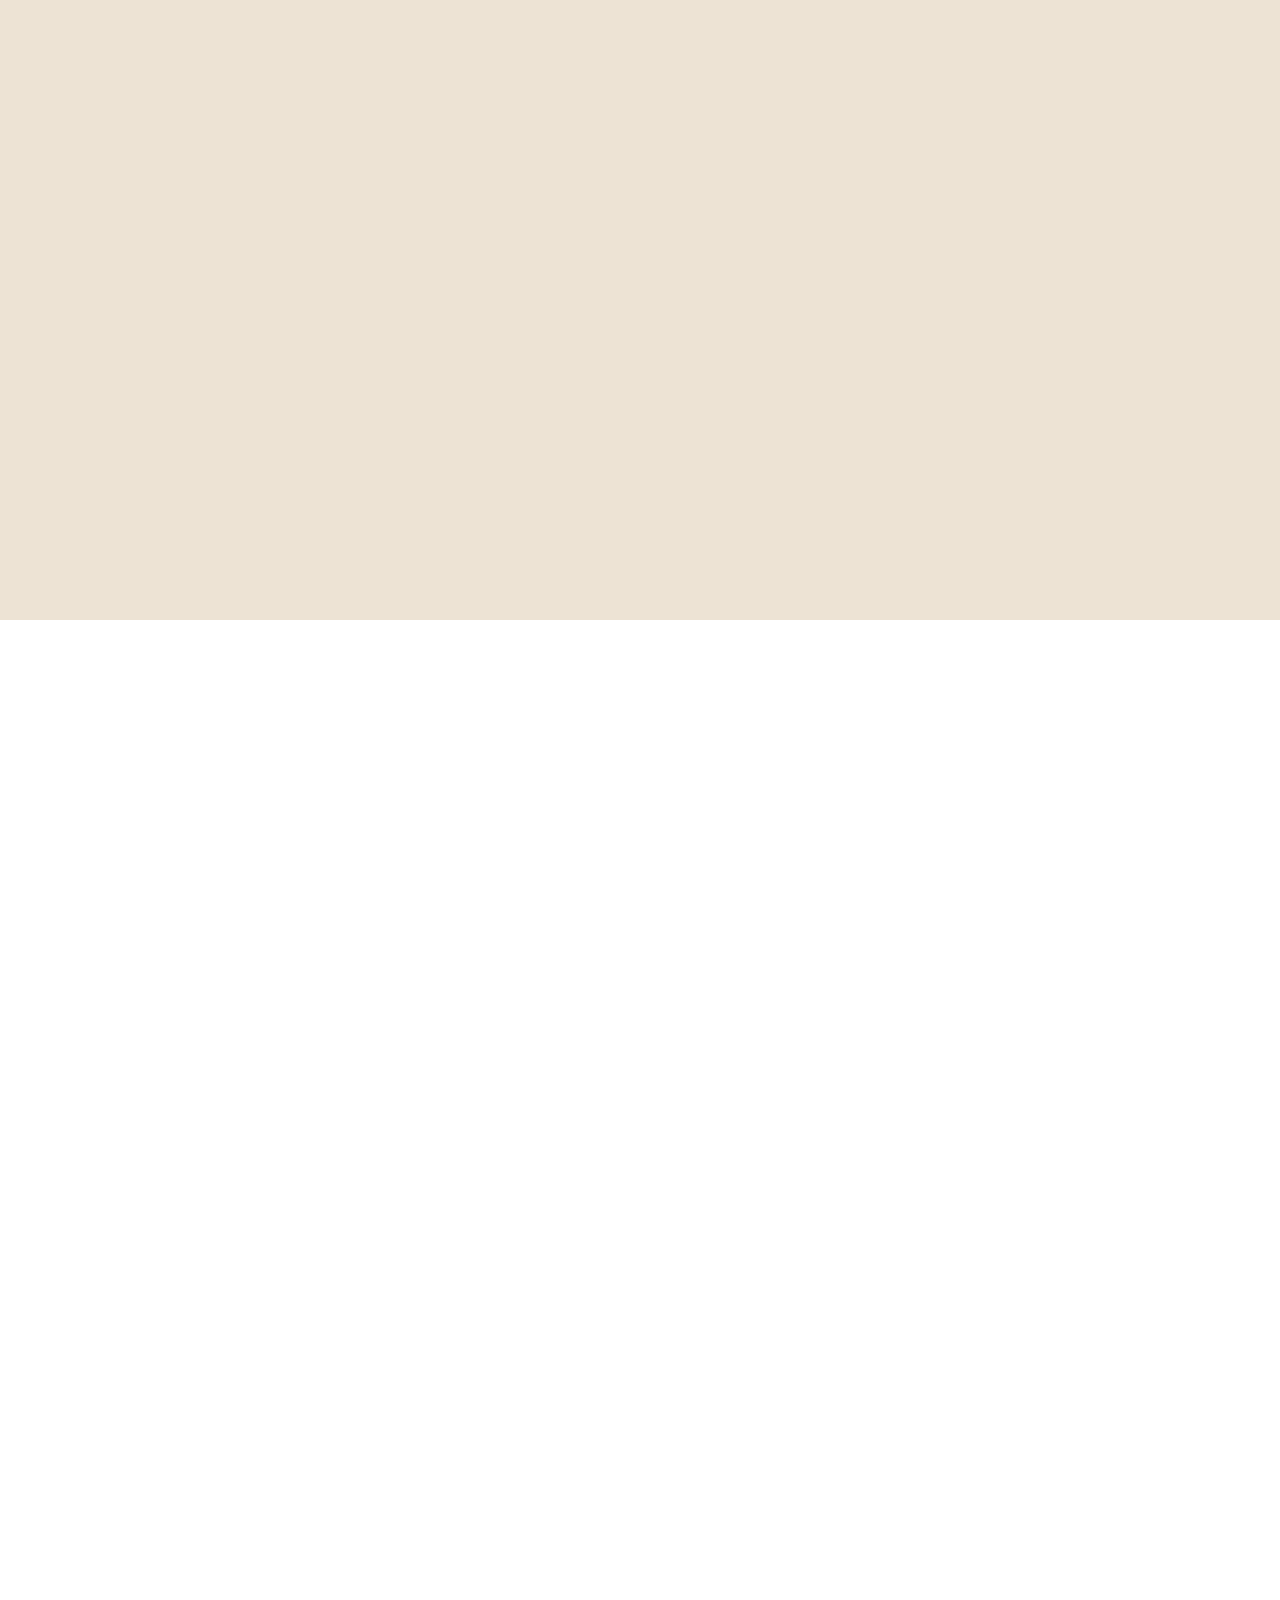
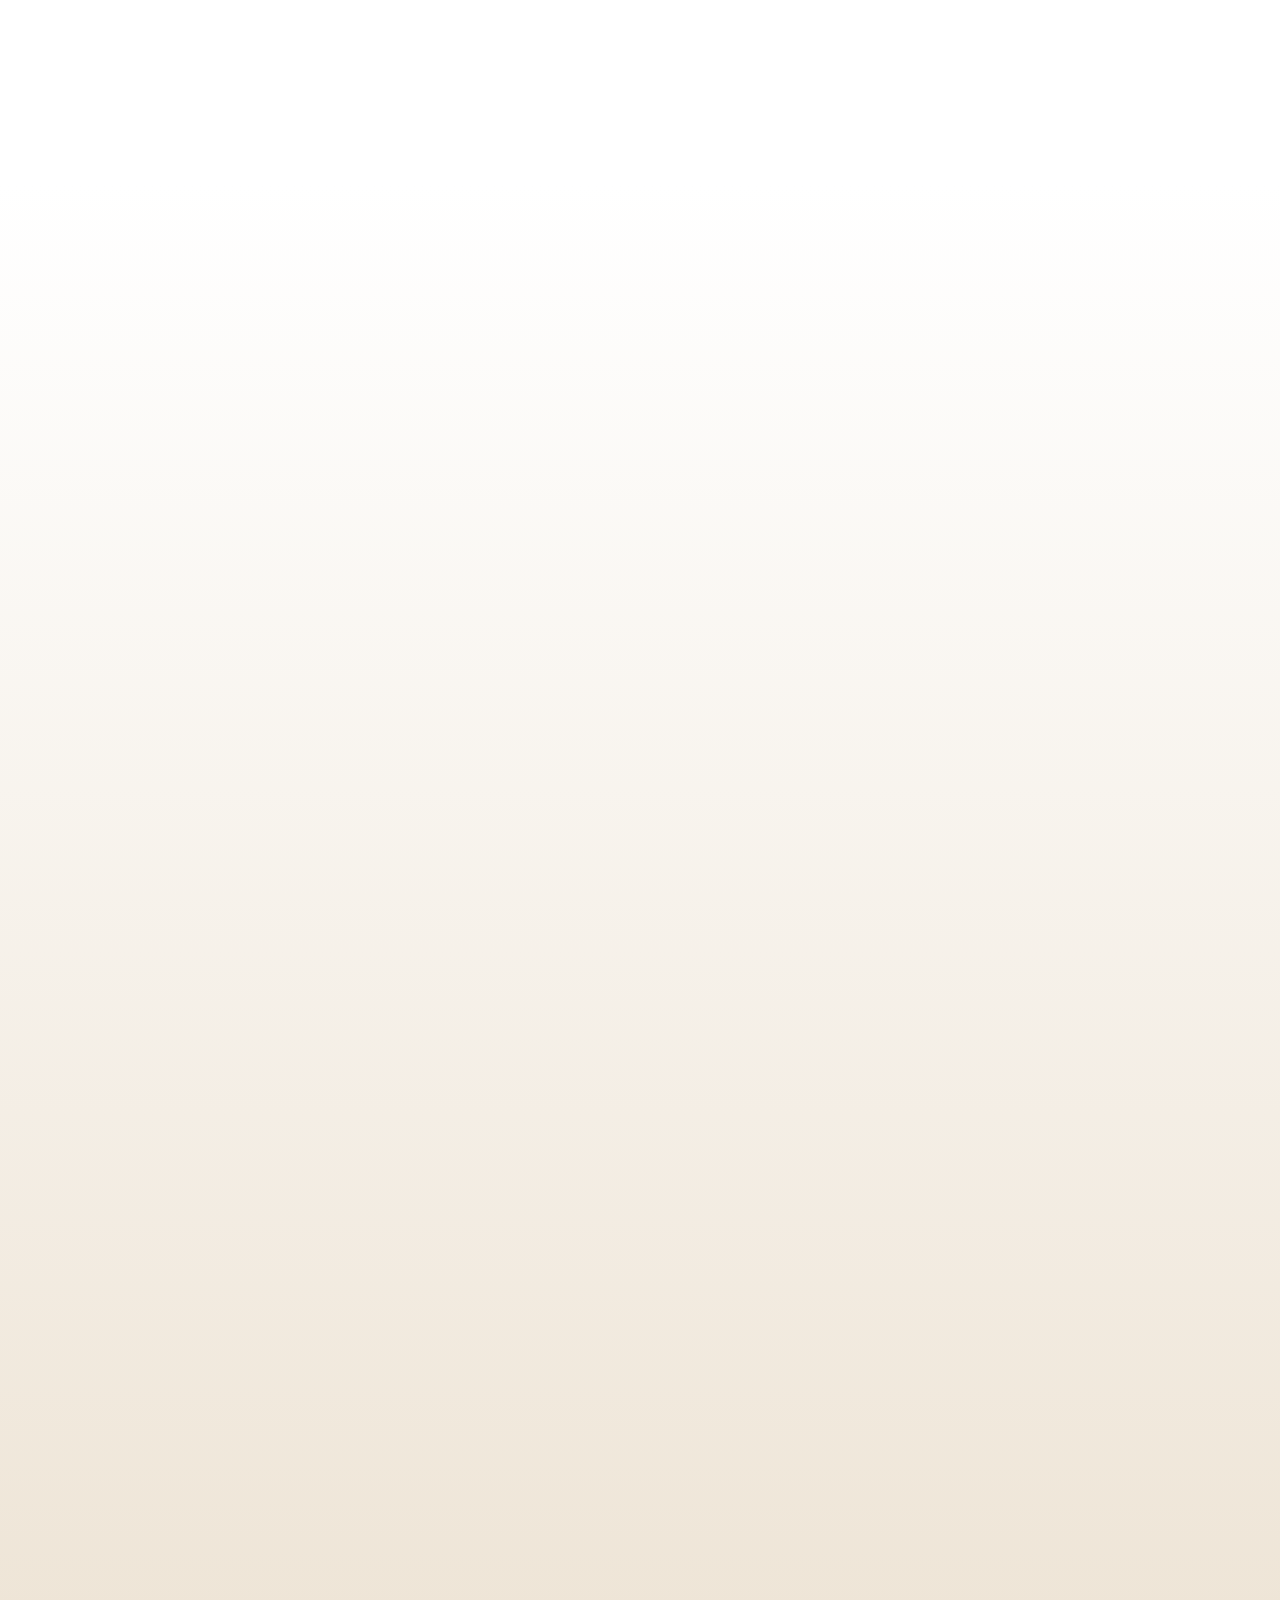
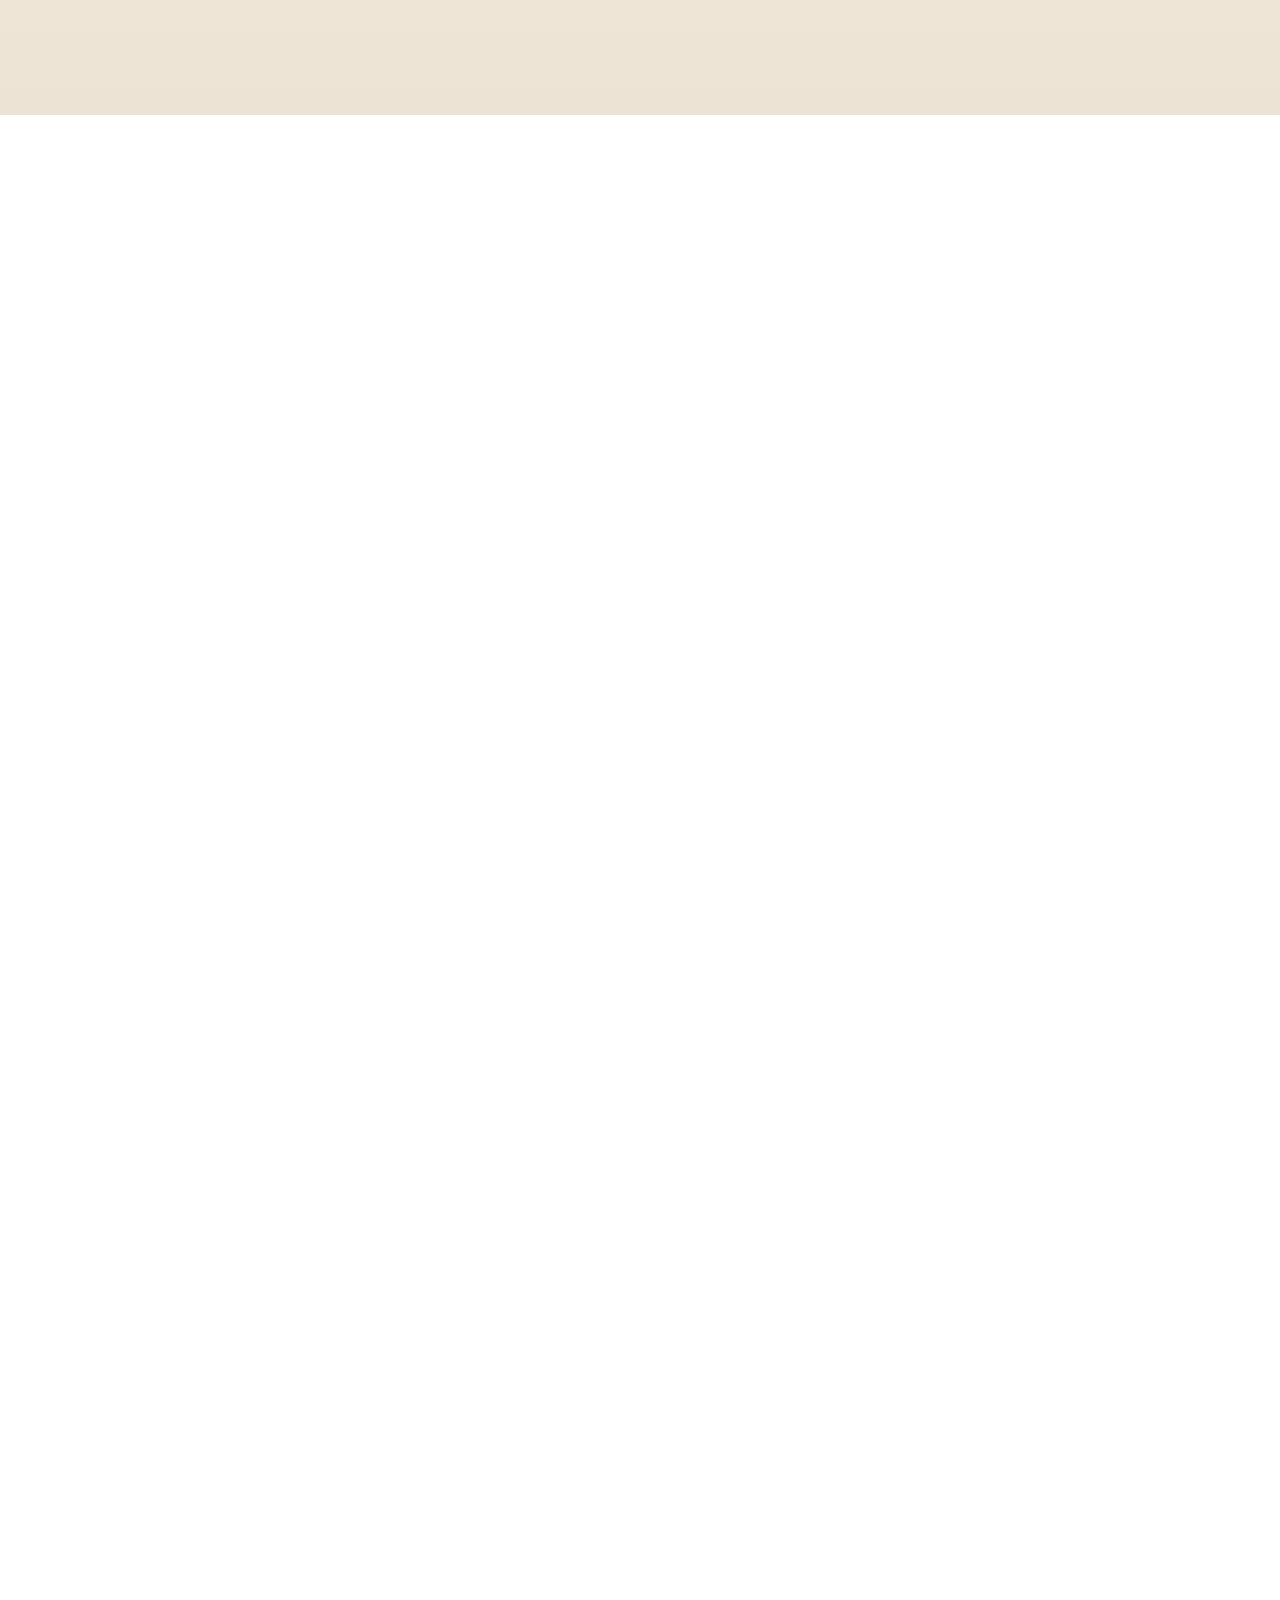
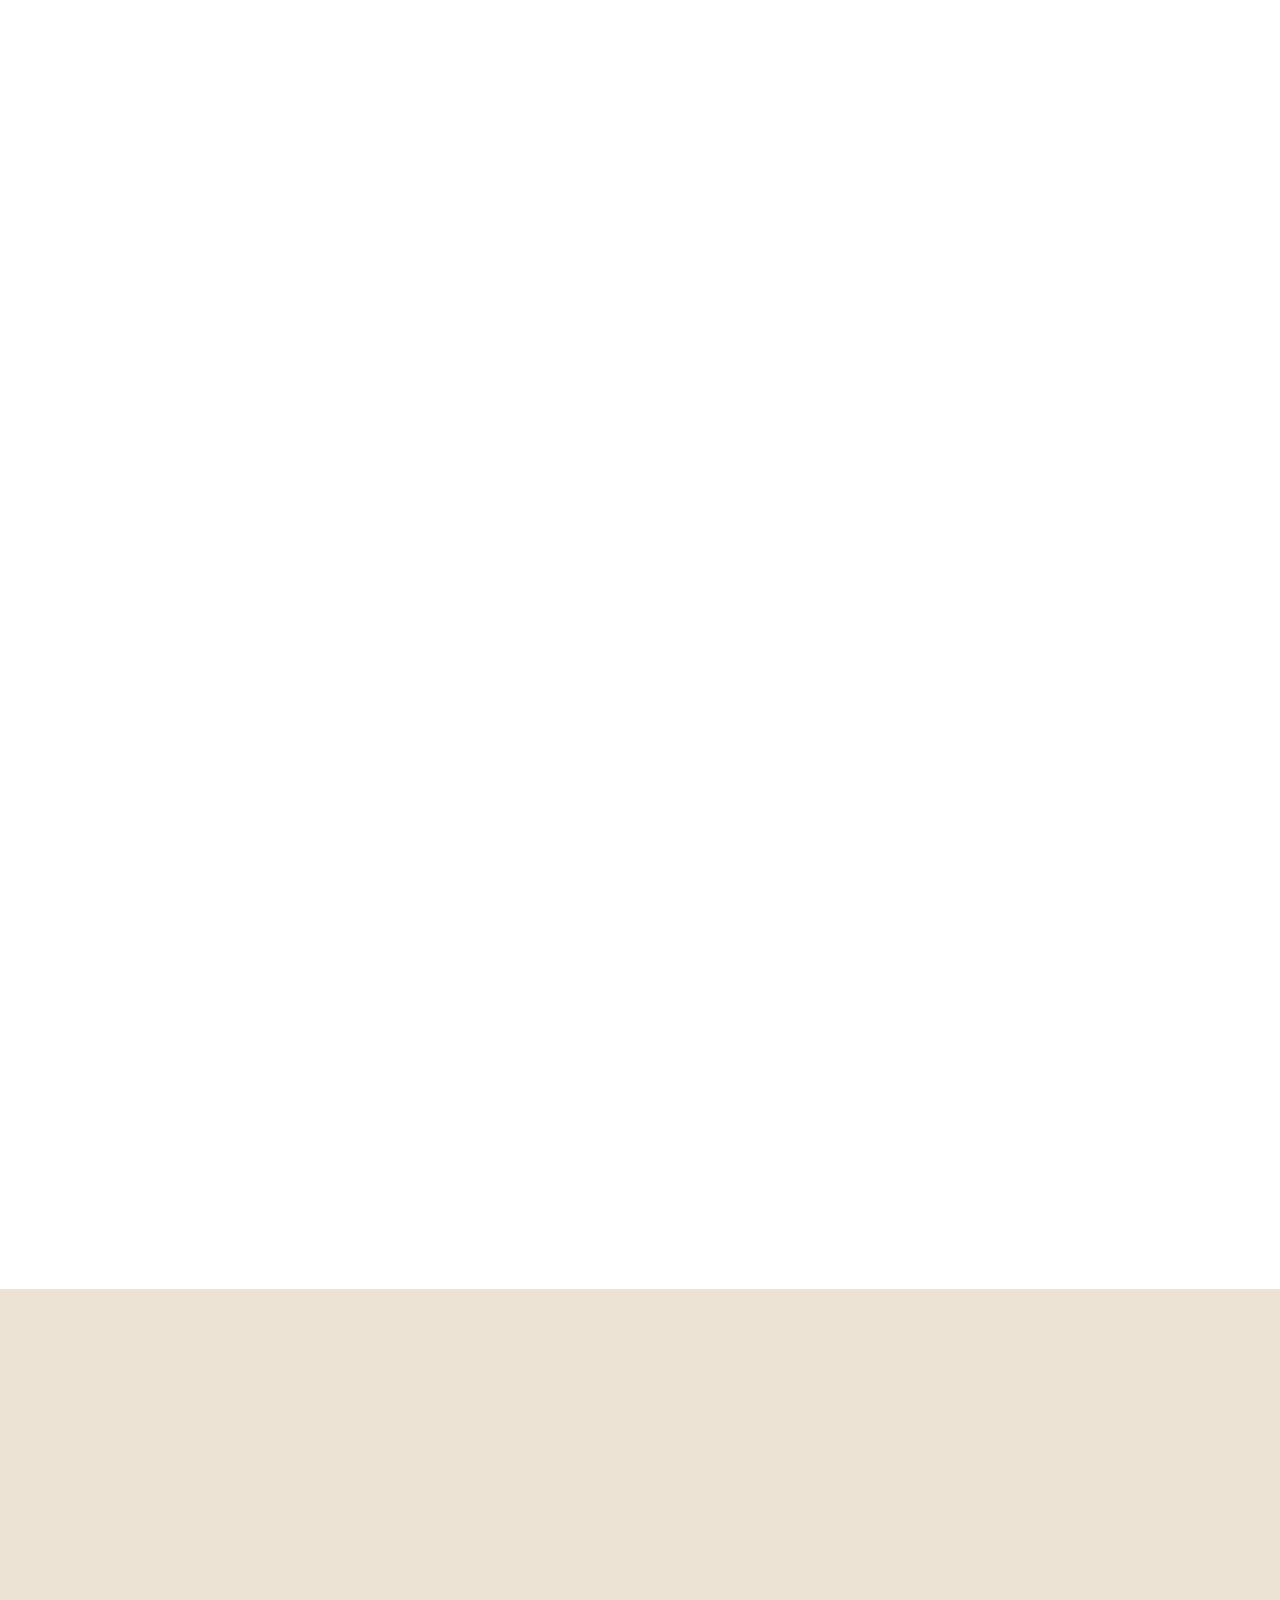
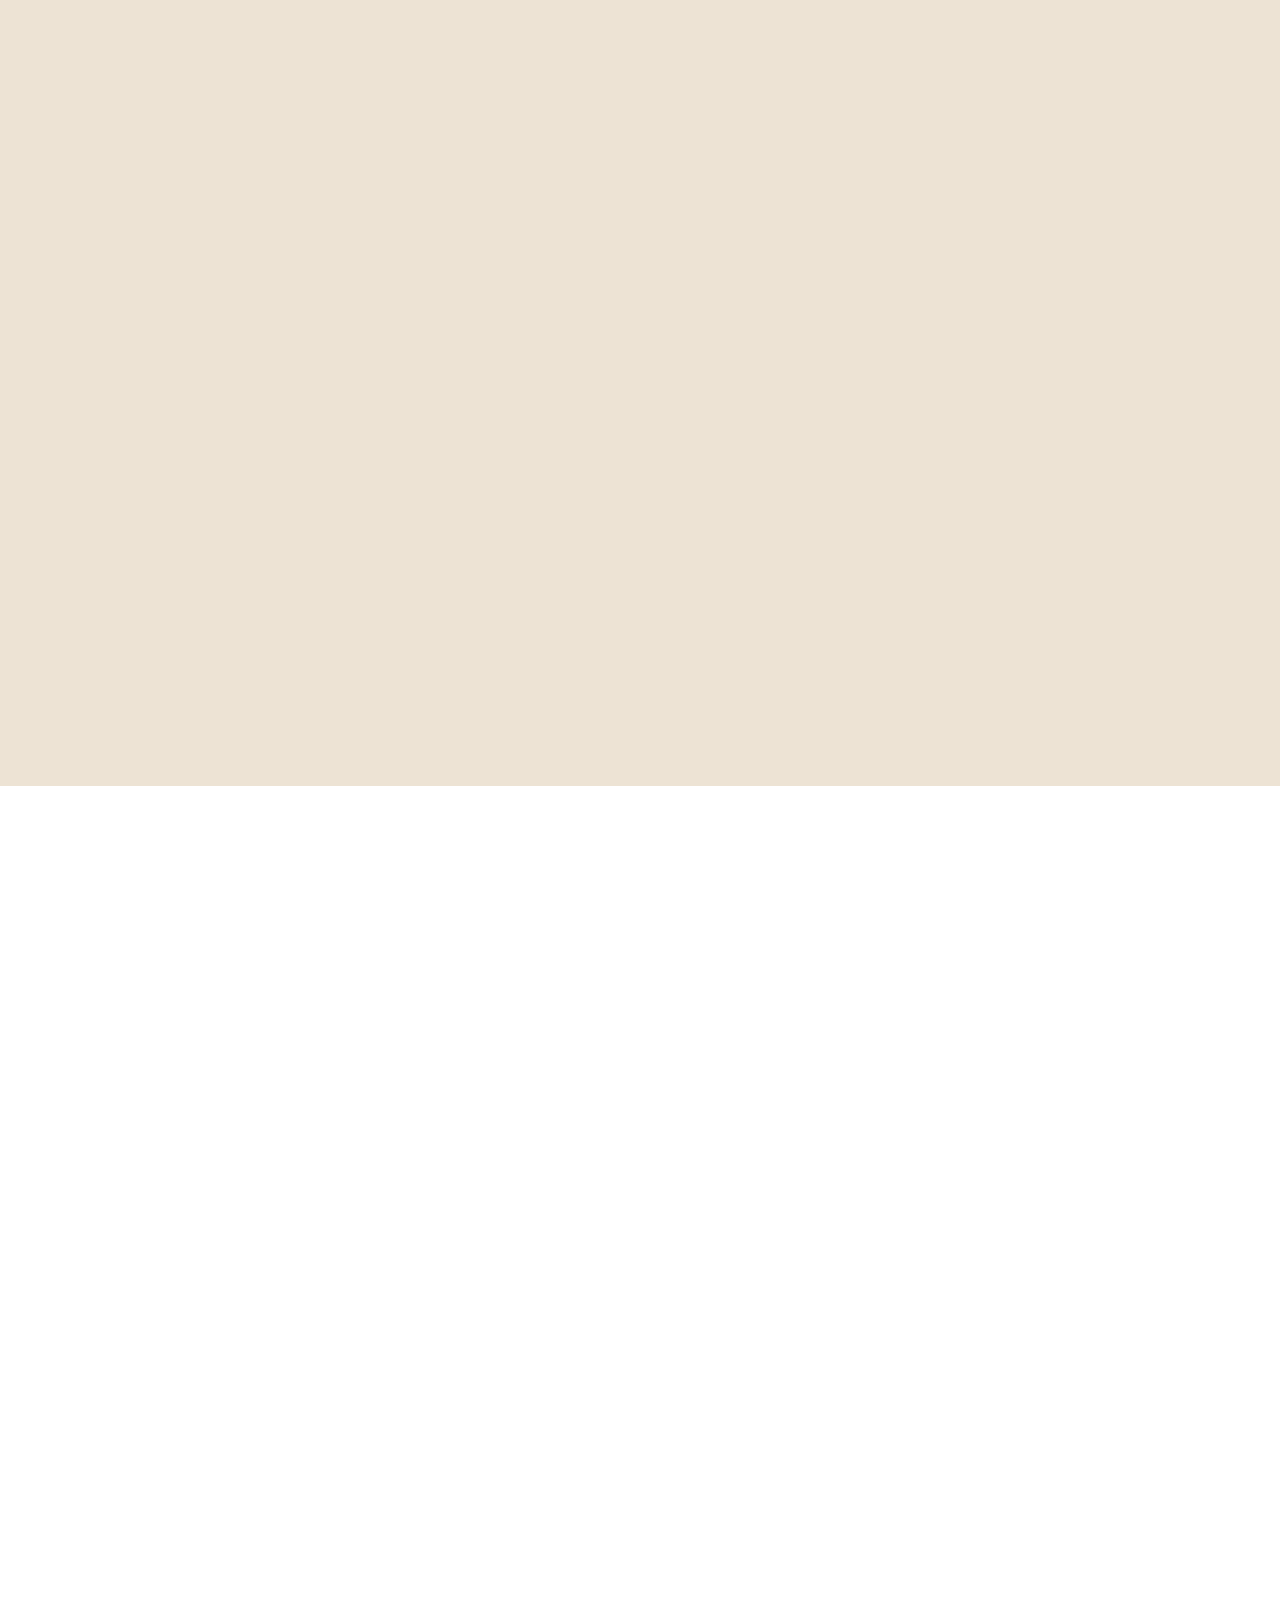
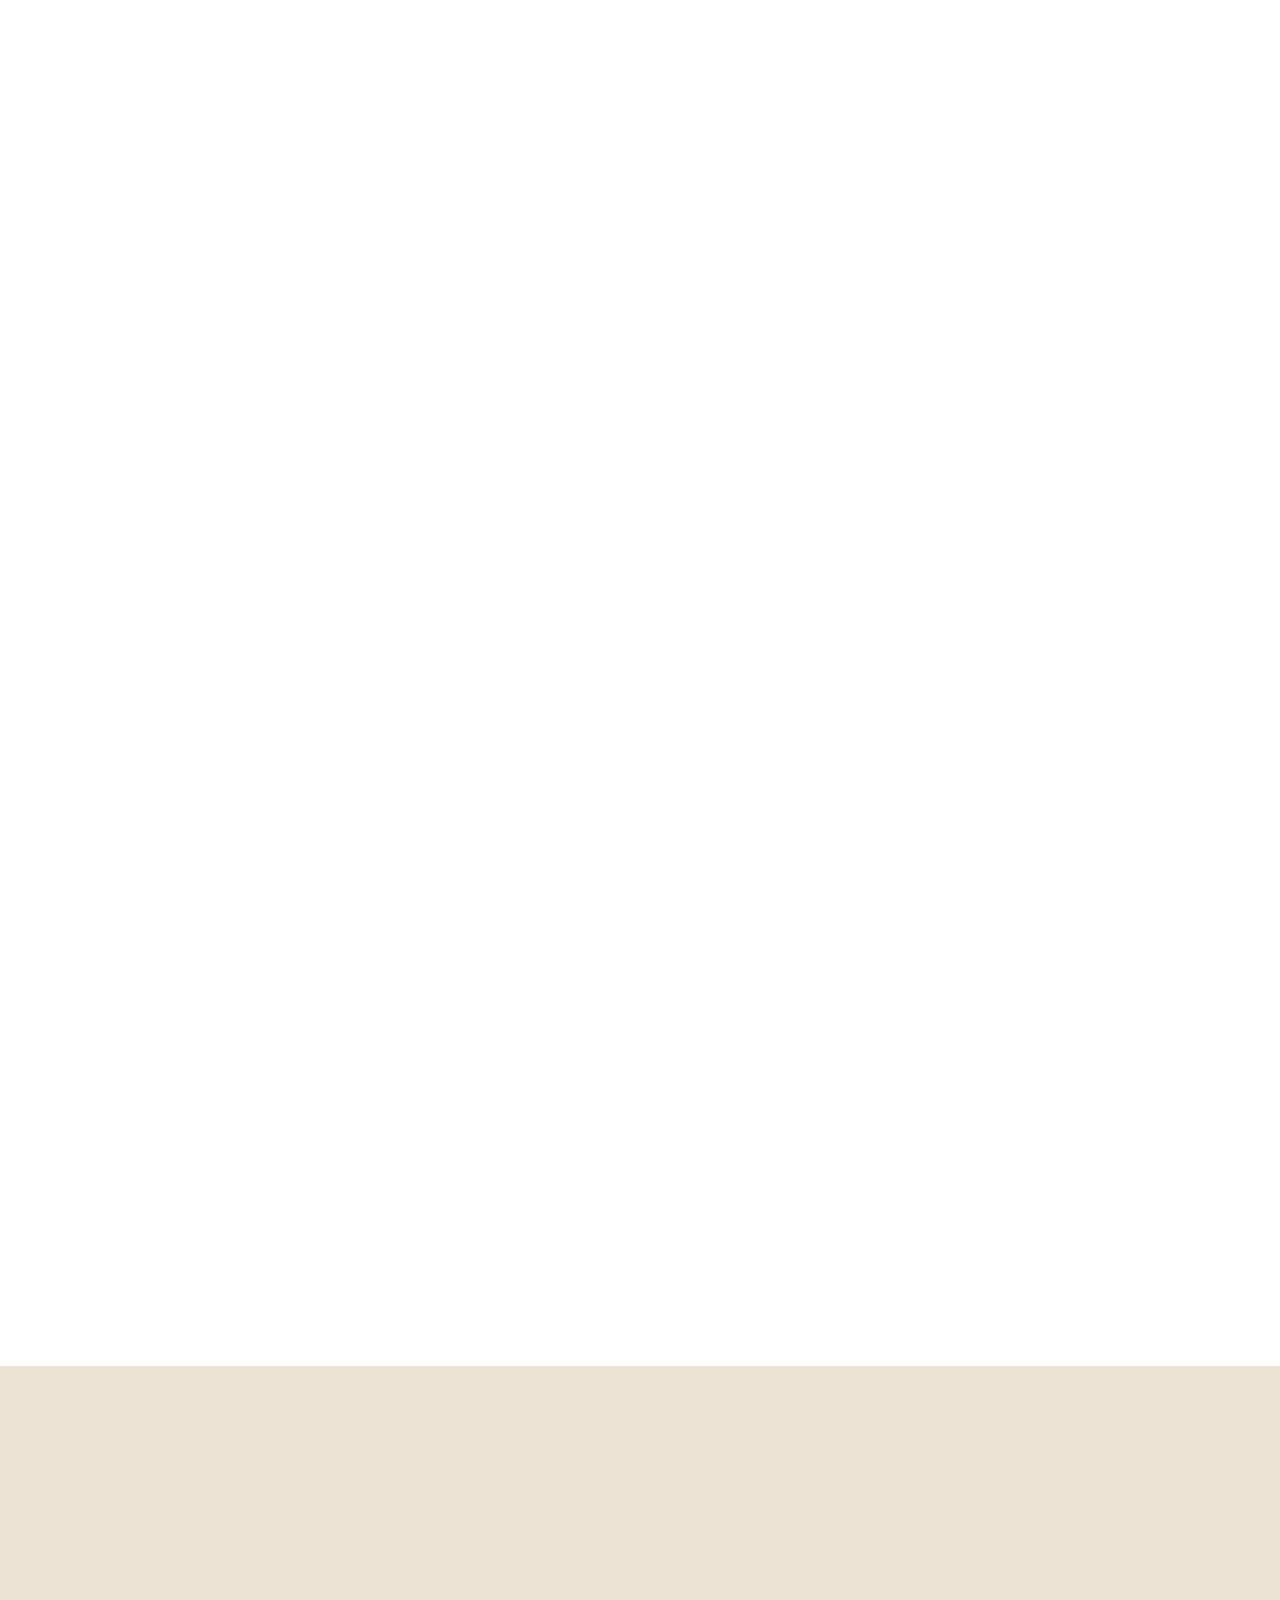
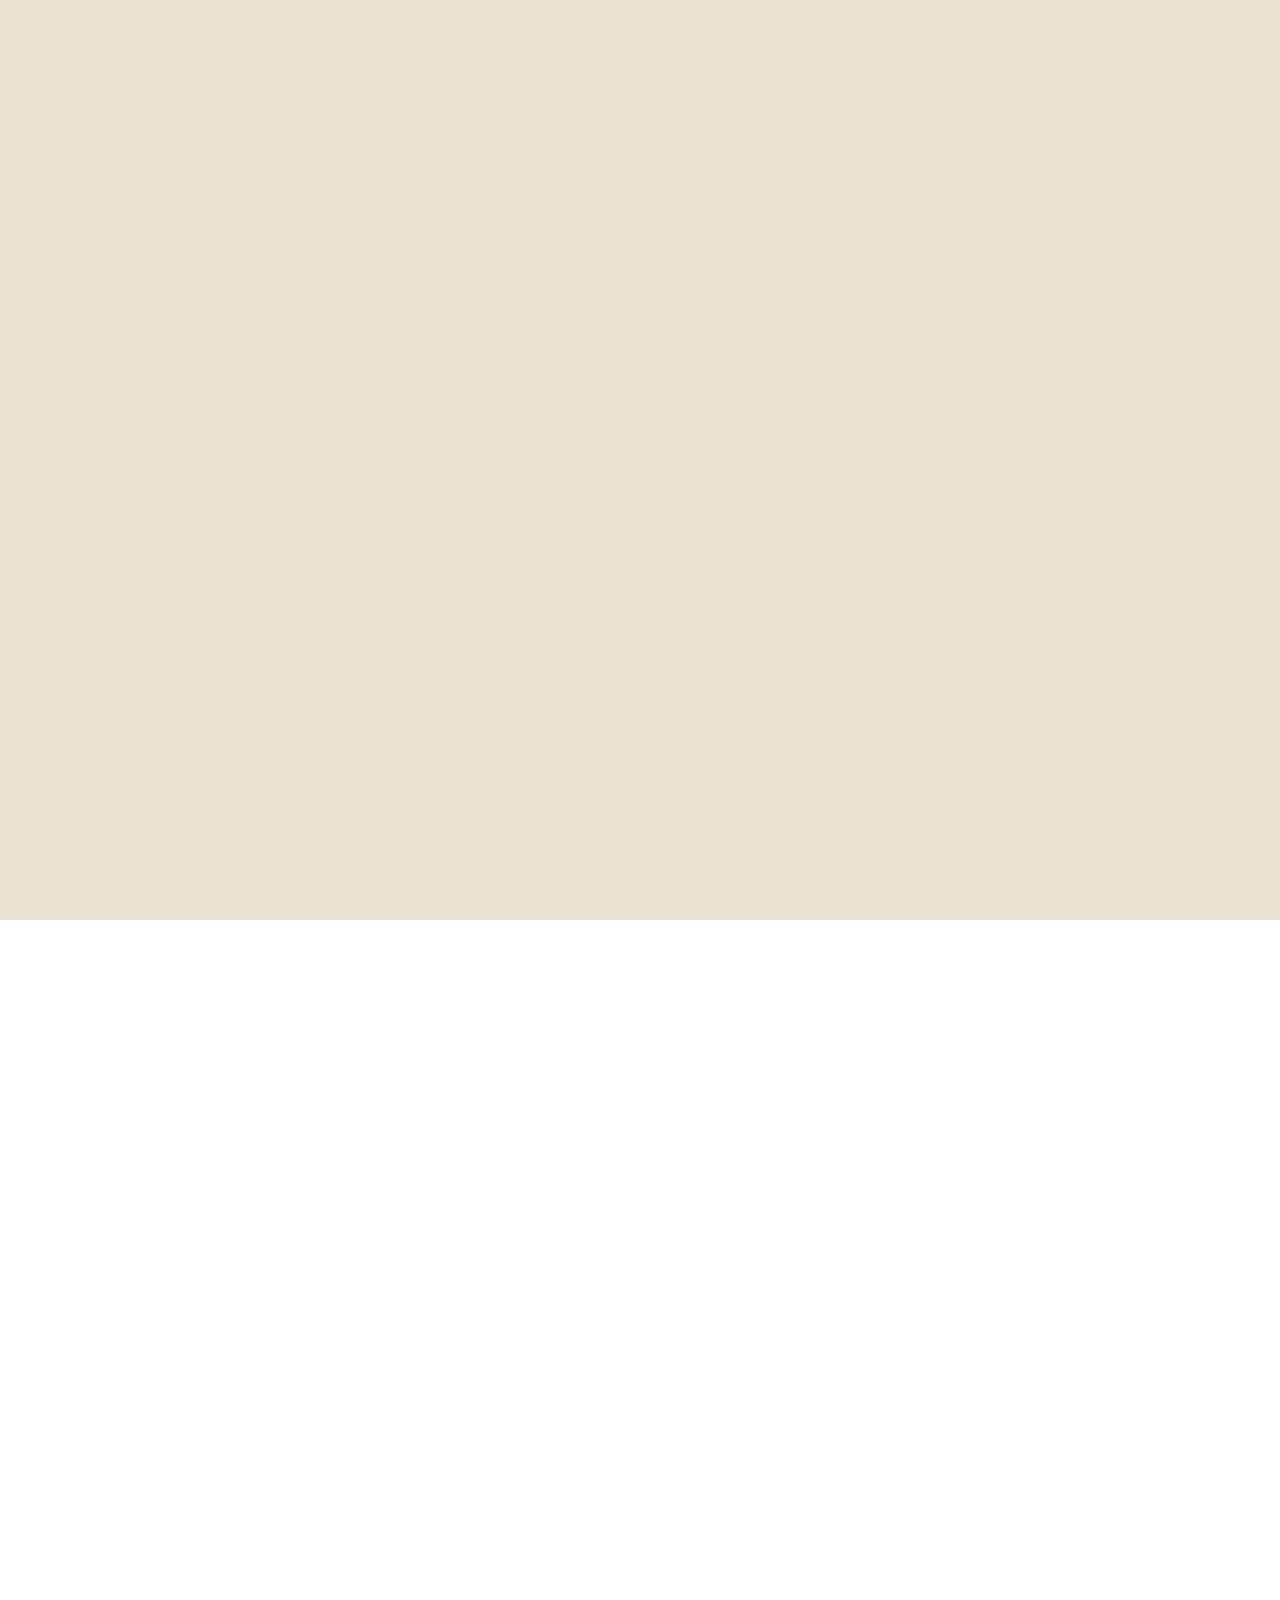
==== commit 3d4f34ba: "Hero : bloc collé au bord gauche, centré verticalement Co-Authored-By: Claude Opus 5.5 <noreply@anth" ====
--- a/index.html
+++ b/index.html
@@ -30,7 +30,7 @@
     <link rel="preload" as="image" type="image/webp"
           imagesrcset="assets/images/dretovice-verger-fleuri-village-eglise-640.webp 640w, assets/images/dretovice-verger-fleuri-village-eglise-1024.webp 1024w, assets/images/dretovice-verger-fleuri-village-eglise-1600.webp 1600w"
           imagesizes="100vw" fetchpriority="high">
-    <link rel="stylesheet" href="css/style.css?v=20261016f">
+    <link rel="stylesheet" href="css/style.css?v=20261016g">
     <script>document.documentElement.classList.add('js');</script>
 
     <script type="application/ld+json">
@@ -746,6 +746,6 @@
         </div>
     </footer>
 
-    <script src="js/main.js?v=20261016f" defer></script>
+    <script src="js/main.js?v=20261016g" defer></script>
 </body>
 </html>
--- a/css/style.css
+++ b/css/style.css
@@ -248,8 +248,9 @@
 @media (min-width: 960px) {
     .hero { display: block; }
     .hero__media { height: min(100svh, 56rem); min-height: 38rem; }
-    .hero__inner { position: absolute; left: 0; right: 0; bottom: 0; padding-inline: var(--gutter); }
-    .hero__card { display: inline-block; max-width: 27rem; padding: 1.9rem 2.1rem 2.1rem; background: rgba(80, 58, 43, 0.82); }
+    /* Bloc collé au bord gauche de l'écran, centré verticalement sur la photo */
+    .hero__inner { position: absolute; left: 0; top: 50%; transform: translateY(-50%); width: auto; max-width: none; margin: 0; padding: 0; }
+    .hero__card { display: block; max-width: 30rem; padding: 2.1rem 2.2rem 2.2rem clamp(2rem, 1rem + 2.5vw, 3.5rem); background: rgba(80, 58, 43, 0.82); }
     .hero__caption { display: block; top: auto; bottom: 1.25rem; }
 }
 
